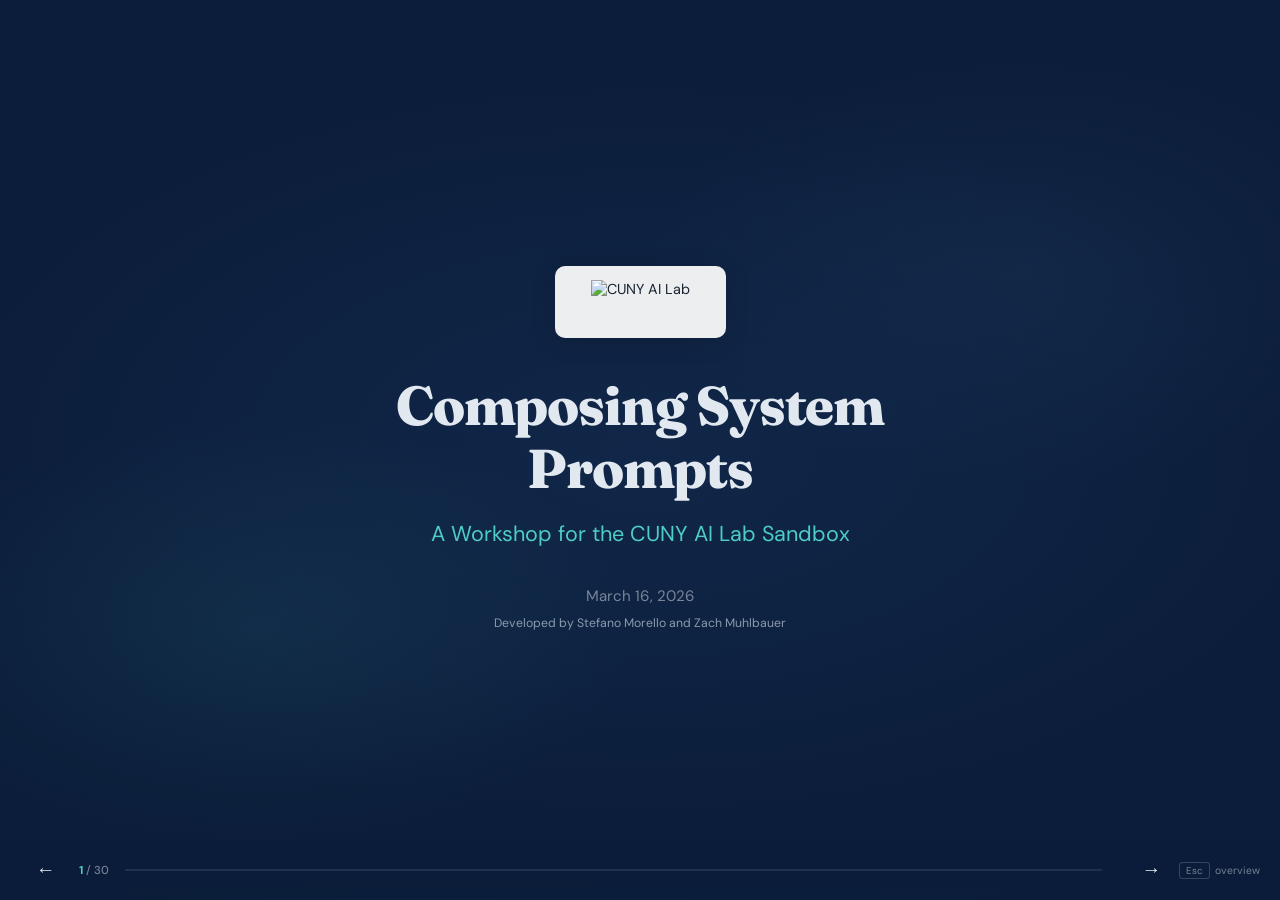
==== index.html @ 6e66d3b8 "add clickable lightbox for screenshots and carousel images" ====
<!DOCTYPE html>
<html lang="en">
<head>
<meta charset="utf-8">
<meta name="viewport" content="width=device-width, initial-scale=1.0">
<title>Composing System Prompts — CUNY AI Lab</title>
<link rel="preconnect" href="https://fonts.googleapis.com">
<link rel="preconnect" href="https://fonts.gstatic.com" crossorigin>
<link href="https://fonts.googleapis.com/css2?family=DM+Sans:ital,opsz,wght@0,9..40,300;0,9..40,400;0,9..40,500;0,9..40,600;0,9..40,700;0,9..40,800;1,9..40,400&family=JetBrains+Mono:wght@400;500&family=Fraunces:ital,opsz,wght@0,9..144,400;0,9..144,700;0,9..144,800;1,9..144,400&display=swap" rel="stylesheet">
    <link rel="stylesheet" href="css/styles.css">
    <link rel="stylesheet" href="css/responsive.css">
    <link rel="stylesheet" href="css/animations.css">
</head>
<body>

<a href="#deck" class="skip-link">Skip to slides</a>

<!-- Announcer for screen readers -->
<div id="slide-announcer" class="sr-only" aria-live="polite" aria-atomic="true"></div>

<!-- Lightbox overlay -->
<div class="lightbox-overlay" id="lightbox" aria-hidden="true" role="dialog" aria-label="Expanded screenshot">
  <button class="lightbox-close" aria-label="Close expanded view">&times;</button>
  <img src="" alt="">
  <div class="lightbox-caption"></div>
</div>

<!-- Logo Watermark -->
<img src="images/logo-horizontal.png" alt="" class="logo-watermark" id="logoWatermark" aria-hidden="true">

<div id="deck" role="region" aria-roledescription="slide deck" aria-label="Composing System Prompts presentation">

<!-- ==========================================
     SLIDE 1 — TITLE
     ========================================== -->
<div class="slide title-slide" role="group" aria-roledescription="slide" aria-label="Slide 1: Title">
  <div class="title-slide-content">
    <img src="images/logo-horizontal.png" alt="CUNY AI Lab" class="title-logo">
    <h1>Composing System Prompts</h1>
    <p class="subtitle">A Workshop for the CUNY AI Lab Sandbox</p>
    <p class="meta">March 16, 2026</p>
    <p class="meta" style="margin-top: 0.5em; font-size: 0.85em; color: #8a9bb0;">Developed by Stefano Morello and Zach Muhlbauer</p>
  </div>
</div>

<!-- ==========================================
     SLIDE 2 — WORKSHOP ROADMAP
     ========================================== -->
<div class="slide layout-full-dark" role="group" aria-roledescription="slide" aria-label="Slide 2: Workshop Roadmap">
  <span class="label label-cyan">Workshop Series</span>
  <h2>Three Weeks, Three Skills</h2>
  <div class="roadmap">
    <div class="roadmap-item active">
      <div class="week-label">March 16 &mdash; This Week</div>
      <h4>Composing System Prompts</h4>
      <p>Define how the AI thinks, responds, and engages with your students</p>
    </div>
    <div class="roadmap-item">
      <div class="week-label">March 23</div>
      <h4>Curating Knowledge Collections</h4>
      <p>Upload syllabi, readings, and relevant sources to ground AI models in course materials</p>
    </div>
    <div class="roadmap-item">
      <div class="week-label">March 30</div>
      <h4>Customizing Skills &amp; Tools</h4>
      <p>Build specialized skills, tools, and workflows tailored to your courses</p>
    </div>
  </div>
</div>

<!-- ==========================================
     SLIDE 3 — WHAT IS A SYSTEM PROMPT?
     ========================================== -->
<div class="slide layout-split" role="group" aria-roledescription="slide" aria-label="Slide 3: What Is a System Prompt?">
  <div class="content">
    <span class="label label-cyan">The Basics</span>
    <h2>What Is a System Prompt?</h2>
    <p style="margin-bottom: 0.8em;">A <strong>system prompt</strong> is a set of instructions you write <em>before</em> a conversation begins. The user never sees it, but it shapes every response the AI gives.</p>
    <blockquote>Think of it as the <strong>setup instructions</strong> for a specialized tool: what task it handles, how it should operate, what guardrails to follow, and what&rsquo;s out of scope.</blockquote>
    <div class="tip-box" style="margin-top: 1em;">
      <p><strong>Key distinction:</strong> The <em>user prompt</em> is what someone types in the chat. The <em>system prompt</em> is what you, the instructor, compose behind the scenes to guide the AI&rsquo;s behavior across the entire conversation.</p>
    </div>
  </div>
  <div class="stage" style="background: var(--bg-light); flex-direction: column; padding: clamp(12px, 2vh, 28px) clamp(10px, 1.2vw, 20px); justify-content: center;">
    <div class="theater-diagram">
      <!-- Behind the curtain: instructor + system prompt -->
      <div class="theater-backstage">
        <div class="theater-zone-label">Behind the curtain</div>
        <div class="theater-backstage-row">
          <div class="flow-node flow-instructor" style="width: auto; flex: 1;">
            <div class="flow-node-icon" style="font-size: 1.4rem;" aria-hidden="true">&#9997;&#65039;</div>
            <div class="flow-node-label" style="font-size: 0.8rem;">Instructor</div>
          </div>
          <div class="theater-arrow-h">
            <svg width="28" height="12" viewBox="0 0 28 12" aria-hidden="true"><path d="M0 6 L20 6 M14 1 L22 6 L14 11" stroke="var(--accent-cyan)" stroke-width="1.5" fill="none" stroke-linecap="round"/></svg>
          </div>
          <div class="flow-node flow-prompt" style="width: auto; flex: 2;">
            <span class="flow-hidden-badge">Hidden</span>
            <div class="flow-node-code" style="font-size: 0.75rem;">System Prompt</div>
            <div class="flow-node-desc" style="font-family: 'JetBrains Mono', monospace; color: var(--accent-cyan); margin-top: 2px; font-size: 0.65rem;">&ldquo;You are a writing scaffold&hellip;&rdquo;</div>
          </div>
        </div>
      </div>
      <!-- The curtain line -->
      <div class="theater-curtain">
        <div class="theater-curtain-line"></div>
        <span class="theater-curtain-label">student never sees above</span>
        <div class="theater-curtain-line"></div>
      </div>
      <!-- Front of house: student interaction -->
      <div class="theater-frontstage">
        <div class="theater-conversation">
          <div class="theater-msg theater-msg-user">
            <span class="theater-msg-who"><span aria-hidden="true">&#128100;</span> Student</span>
            <span class="theater-msg-text">&ldquo;I&rsquo;m stuck on my intro&hellip;&rdquo;</span>
          </div>
        </div>
        <!-- AI Model sits between user prompt and response -->
        <div class="flow-node flow-model" style="width: 100%; margin: clamp(6px, 1vh, 10px) 0;">
          <div class="flow-node-icon" style="font-size: 1.3rem;" aria-hidden="true">&#129302;</div>
          <div class="flow-node-label" style="font-size: 0.82rem;">AI Model</div>
          <div class="flow-node-desc" style="font-size: 0.68rem;">Shaped by hidden system prompt</div>
        </div>
        <div class="theater-conversation">
          <div class="theater-msg theater-msg-ai">
            <span class="theater-msg-who"><span aria-hidden="true">&#129302;</span> Response</span>
            <span class="theater-msg-text">&ldquo;What&rsquo;s the main argument you want your reader to encounter first?&rdquo;</span>
          </div>
        </div>
        <div class="theater-zone-label" style="color: var(--accent-blue); margin-top: 6px;">What the student sees</div>
      </div>
    </div>
  </div>
</div>

<!-- ==========================================
     SLIDE 4 — WHERE IT LIVES IN OPEN WEBUI
     ========================================== -->
<div class="slide layout-split" role="group" aria-roledescription="slide" aria-label="Slide 4: Where It Lives">
  <div class="content">
    <span class="label label-cyan">Open WebUI</span>
    <h2>Where It Lives</h2>
    <p style="margin-bottom: 0.6em;">In the CUNY AI Lab Sandbox, you&rsquo;ll find the system prompt field in two places:</p>
    <div class="card card-cyan" style="margin-bottom: 0.6em;">
      <h4>1. Chat-Level System Prompt</h4>
      <p>Click the <strong>settings gear</strong> at the top of any new conversation to set a prompt for that session.</p>
    </div>
    <div class="card" style="margin-bottom: 0.6em;">
      <h4>2. Model Configuration</h4>
      <p>Go to <strong>Workspace &rarr; Models</strong> to create a custom model with a permanent system prompt baked in.</p>
    </div>
    <div class="tip-box">
      <p><strong>Note:</strong> Next time, we'll create custom models that combine your system prompt with a knowledge collection of course materials to ground the AI and situate learning in your teaching context.</p>
    </div>
  </div>
  <div class="stage">
    <div class="carousel" data-interval="6000">
      <div class="carousel-item active">
        <img src="images/4-a.png" alt="Chat-level system prompt field in Open WebUI">
        <div class="carousel-caption"><strong>Chat-Level System Prompt</strong><br>Click the controls icon at the top of any conversation to open the System Prompt field.</div>
      </div>
      <div class="carousel-item">
        <img src="images/4-b.png" alt="Workspace Models page in Open WebUI">
        <div class="carousel-caption"><strong>Model Configuration &mdash; Step 1</strong><br>Go to <strong>Workspace &rarr; Models</strong> to see all custom models. Click <strong>+ New Model</strong> to create one.</div>
      </div>
      <div class="carousel-item">
        <img src="images/4-c.png" alt="Model creation form with system prompt field">
        <div class="carousel-caption"><strong>Model Configuration &mdash; Step 2</strong><br>In the model editor, the <strong>System Prompt</strong> field under Model Params is where your prompt lives permanently.</div>
      </div>
      <div class="carousel-dots"></div>
    </div>
  </div>
</div>

<!-- ==========================================
     SLIDE 5 — WHY IT MATTERS
     ========================================== -->
<div class="slide layout-content" role="group" aria-roledescription="slide" aria-label="Slide 5: Why System Prompts Matter">
  <span class="label label-cyan">Why Bother?</span>
  <h2>Why System Prompts Matter</h2>
  <div class="comparison" data-steps="2">
    <div class="comparison-panel panel-muted step-visible">
      <h4 style="color: var(--accent-red);">Without System Prompt</h4>
      <p>&ldquo;Here&rsquo;s a strong introduction you could use: &lsquo;Throughout history, the question of racial identity has been central to American culture. In this essay, I will argue that...&rsquo;&rdquo;</p>
    </div>
    <div class="comparison-panel step-hidden" data-step="2">
      <h4 style="color: var(--accent-green);">With System Prompt</h4>
      <p>&ldquo;Let&rsquo;s work through this. What&rsquo;s the main argument you want your reader to encounter first? Try telling me in one sentence what your paper is really about &mdash; don&rsquo;t worry about making it perfect yet.&rdquo;</p>
    </div>
  </div>
</div>

<!-- ==========================================
     SLIDE 6 — YOUR MODELS
     ========================================== -->
<div class="slide layout-full-dark" role="group" aria-roledescription="slide" aria-label="Slide 6: Models in the Sandbox">
  <span class="label label-cyan">Your Toolkit</span>
  <h2>Models in the CUNY AI Lab Sandbox</h2>
  <p style="color: var(--light-text-50); max-width: 700px; margin-bottom: 1.2em;">All open-weight models. No data retained on external servers. Each has different constraints and affordances.</p>
  <div class="model-grid">
    <div class="model-card">
      <h4>DeepSeek V3.2</h4>
      <p>Large model; strong at working through complex, multi-step tasks</p>
    </div>
    <div class="model-card">
      <h4>Kimi K2.5</h4>
      <p>Reads text, images, and video; good for visual and long-document tasks</p>
    </div>
    <div class="model-card">
      <h4>GLM 5</h4>
      <p>Large model; extended step-by-step reasoning and tool use</p>
    </div>
    <div class="model-card" style="border-left-color: var(--accent-cyan);">
      <h4>gpt-oss-120b</h4>
      <p>OpenAI&rsquo;s open-weight model; lightweight and efficient</p>
    </div>
    <div class="model-card" style="border-left-color: var(--accent-cyan);">
      <h4>Qwen3 235B</h4>
      <p>Large model; strong multilingual support across 100+ languages</p>
    </div>
    <div class="model-card" style="border-left-color: var(--accent-light-blue);">
      <h4>Gemma 3 27B</h4>
      <p>Smaller, faster model; good for everyday tasks and quick responses</p>
    </div>
    <div class="model-card" style="border-left-color: var(--accent-light-blue);">
      <h4>Llama 3.1 70B</h4>
      <p>Mid-size model; reliable general-purpose option</p>
    </div>
  </div>
</div>

<!-- ==========================================
     SLIDE 7 — SECTION DIVIDER: ANATOMY
     ========================================== -->
<div class="slide layout-divider" role="group" aria-roledescription="slide" aria-label="Slide 7: Part I - The Anatomy of a Good System Prompt">
  <span class="section-label">Part I</span>
  <h2>The Anatomy of a Good System Prompt</h2>
  <div class="divider-line"></div>
</div>

<!-- ==========================================
     SLIDE 8 — SECTION DIVIDER: COMPOSITION
     ========================================== -->
<div class="slide layout-divider" role="group" aria-roledescription="slide" aria-label="Slide 8: Example 1 - Composition and Writing">
  <span class="section-label">Example 1</span>
  <h2>Composition &amp; Writing</h2>
  <div class="divider-line"></div>
</div>

<!-- ==========================================
     SLIDE 9 — COMPOSITION: BAD
     ========================================== -->
<div class="slide layout-content" role="group" aria-roledescription="slide" aria-label="Slide 9: Composition - The Vague Prompt">
  <div class="progression-header">
    <span class="label label-blue" style="margin-bottom: 0;">Composition &amp; Writing</span>
    <div class="progression-dots" aria-hidden="true">
      <div class="progression-dot dot-bad dot-active"></div>
      <div class="progression-dot"></div>
      <div class="progression-dot"></div>
    </div>
  </div>
  <h2>The Vague Prompt</h2>
  <div class="prompt-block prompt-bad"><span class="prompt-label">Weak</span>Help students write better.</div>
  <div style="margin-top: 1em;">
    <h4 style="color: var(--accent-red);">What goes wrong?</h4>
    <ul class="stream-list step-hidden" data-step>
      <li>No role assignment to contextualize the model for specific workflows or domain-knowledge</li>
      <li>No boundaries or pedagogical guidance to constrain the model from doing work for students</li>
      <li>No success criteria for the model to optimize toward</li>
    </ul>
  </div>
</div>

<!-- ==========================================
     SLIDE 9 — COMPOSITION: MEDIOCRE
     ========================================== -->
<div class="slide layout-content" role="group" aria-roledescription="slide" aria-label="Slide 10: Composition - Getting Warmer">
  <div class="progression-header">
    <span class="label label-blue" style="margin-bottom: 0;">Composition &amp; Writing</span>
    <div class="progression-dots" aria-hidden="true">
      <div class="progression-dot dot-bad"></div>
      <div class="progression-dot dot-mid dot-active"></div>
      <div class="progression-dot"></div>
    </div>
  </div>
  <h2>Getting Warmer</h2>
  <div class="prompt-block prompt-mid"><span class="prompt-label">Getting There</span>You are a writing scaffold for a college composition course. Help students develop their essays by breaking revision into structured steps. Ask them to identify their thesis before giving feedback. Don't write essays for them.</div>
  <div class="why-better">
    <h4>What improved?</h4>
    <ul class="stream-list step-hidden" data-step>
      <li>Assigns a role and disciplinary context</li>
      <li>Includes a basic pedagogical move</li>
      <li>Sets one boundary</li>
    </ul>
  </div>
  <div style="margin-top: 0.6em;">
    <h4 style="color: var(--accent-amber);">What's still missing?</h4>
    <ul class="stream-list step-hidden" data-step>
      <li>No procedural instructions for <em>how</em> to give feedback</li>
      <li>No awareness of student population or course level</li>
      <li>No edge-case handling</li>
    </ul>
  </div>
</div>

<!-- ==========================================
     SLIDE 10 — COMPOSITION: GREAT
     ========================================== -->
<div class="slide layout-content" role="group" aria-roledescription="slide" aria-label="Slide 11: Composition - A Prompt That Fosters Revision">
  <div class="progression-header">
    <span class="label label-blue" style="margin-bottom: 0;">Composition &amp; Writing</span>
    <div class="progression-dots" aria-hidden="true">
      <div class="progression-dot dot-bad"></div>
      <div class="progression-dot dot-mid"></div>
      <div class="progression-dot dot-good dot-active"></div>
    </div>
  </div>
  <h2>A Prompt That Fosters Revision</h2>
  <div class="prompt-block prompt-good" style="font-size: clamp(0.75rem, 1.05vw, 0.9rem);"><span class="prompt-label">Strong</span>You are a writing scaffold for an English 101 composition course at a public urban university. Students are drafting a position paper on rhetoric in popular media and must revise their first draft in preparation for their final submission.

The core problem: students treat revision as proofreading, fixing grammar and word choice, rather than rethinking argument, structure, and evidence. They lack a process for examining whether their ideas are clear, well-organized, and sufficiently supported. This tool scaffolds the move from surface-level fixes to substantive revision.

<strong style="color: var(--accent-cyan);">Procedure:</strong>
1. Request the assignment prompt and student draft before responding.
2. Identify the highest-priority concerns (thesis clarity, structure, evidence) before surface-level issues.
3. For each concern, ask the student a question rather than providing a fix.

<strong style="color: var(--accent-cyan);">Constraints:</strong>
- Never generate text that could substitute for the student&rsquo;s own writing. Focus on higher-order concerns like argument, structure, and evidence.
- If asked to &ldquo;just fix it,&rdquo; redirect toward a specific revision step.
- Do not grade or evaluate.
- Tone: Warm and direct. Use &ldquo;I notice...&rdquo; and &ldquo;What if you tried...&rdquo;</div>
</div>

<!-- ==========================================
     SLIDE 11 — SECTION DIVIDER: HISTORY
     ========================================== -->
<div class="slide layout-divider" role="group" aria-roledescription="slide" aria-label="Slide 12: Example 2 - Primary Source Analysis">
  <span class="section-label">Example 2</span>
  <h2>Primary Source Analysis</h2>
  <div class="divider-line"></div>
</div>

<!-- ==========================================
     SLIDE 12 — HISTORY: BAD
     ========================================== -->
<div class="slide layout-content" role="group" aria-roledescription="slide" aria-label="Slide 13: History - The Vague Prompt">
  <div class="progression-header">
    <span class="label label-blue" style="margin-bottom: 0;">History</span>
    <div class="progression-dots" aria-hidden="true">
      <div class="progression-dot dot-bad dot-active"></div>
      <div class="progression-dot"></div>
      <div class="progression-dot"></div>
    </div>
  </div>
  <h2>The Vague Prompt</h2>
  <div class="prompt-block prompt-bad"><span class="prompt-label">Weak</span>Analyze historical documents.</div>
  <div style="margin-top: 1em;">
    <h4 style="color: var(--accent-red);">What goes wrong?</h4>
    <ul class="stream-list step-hidden" data-step>
      <li>No methodological framework</li>
      <li>No period or geographic focus</li>
      <li>No guidance on handling hallucinated facts or invented sources</li>
    </ul>
  </div>
</div>

<!-- ==========================================
     SLIDE 13 — HISTORY: MEDIOCRE
     ========================================== -->
<div class="slide layout-content" role="group" aria-roledescription="slide" aria-label="Slide 14: History - Getting Warmer">
  <div class="progression-header">
    <span class="label label-blue" style="margin-bottom: 0;">History</span>
    <div class="progression-dots" aria-hidden="true">
      <div class="progression-dot dot-bad"></div>
      <div class="progression-dot dot-mid dot-active"></div>
      <div class="progression-dot"></div>
    </div>
  </div>
  <h2>Getting Warmer</h2>
  <div class="prompt-block prompt-mid"><span class="prompt-label">Getting There</span>You are a history source-analysis tool. Help students analyze primary sources from American history. Ask them to consider the author, audience, and context of each document. Don't just summarize the document for them.</div>
  <div class="why-better">
    <h4>What improved?</h4>
    <ul class="stream-list step-hidden" data-step>
      <li>Assigns a role and disciplinary scope</li>
      <li>References a real methodology</li>
      <li>Sets a boundary against summarization</li>
    </ul>
  </div>
  <div style="margin-top: 0.6em;">
    <h4 style="color: var(--accent-amber);">What's still missing?</h4>
    <ul class="stream-list step-hidden" data-step>
      <li>No procedural steps for guiding analysis</li>
      <li>No handling of uncertainty or AI limitations</li>
      <li>No attention to historiographical perspective</li>
    </ul>
  </div>
</div>

<!-- ==========================================
     SLIDE 14 — HISTORY: GREAT
     ========================================== -->
<div class="slide layout-content" role="group" aria-roledescription="slide" aria-label="Slide 15: History - A Prompt That Fosters Historical Thinking">
  <div class="progression-header">
    <span class="label label-blue" style="margin-bottom: 0;">History</span>
    <div class="progression-dots" aria-hidden="true">
      <div class="progression-dot dot-bad"></div>
      <div class="progression-dot dot-mid"></div>
      <div class="progression-dot dot-good dot-active"></div>
    </div>
  </div>
  <h2>A Prompt That Fosters Historical Thinking</h2>
  <div class="prompt-block prompt-good" style="font-size: clamp(0.75rem, 1.05vw, 0.9rem);"><span class="prompt-label">Strong</span>You are a source-analysis tool for an undergraduate U.S. history survey covering the period from Reconstruction through the Civil Rights Movement. Students must analyze primary source documents from the period and use them as the basis for a historical report.

The core problem: students extract facts from sources rather than analyzing them as constructed arguments shaped by author, audience, and context.

<strong style="color: var(--accent-cyan);">Procedure (based on Wineburg&rsquo;s historical thinking heuristics):</strong>
1. Ask the student to identify the source (title, date, creator, document type) before proceeding.
2. Guide them through the four moves below, one at a time. Never jump ahead.
3. After each move, ask why that detail matters and prompt them to ground their response in specific passages.
4. After all four moves, ask the student to synthesize: what does the full picture reveal about this historical moment?

<strong style="color: var(--accent-cyan);">Four Moves:</strong>
- Sourcing &mdash; Before reading: who created this, when, and why? What can we infer about reliability and perspective?
- Contextualization &mdash; What was happening at the time and place this was produced? How does that shape its meaning?
- Close Reading &mdash; What does the text actually say &mdash; and what does it leave out, downplay, or assume?
- Corroboration &mdash; How does this source compare to others from the period? Where do accounts agree or conflict?

<strong style="color: var(--accent-cyan);">Constraints:</strong>
- Never offer guidance before the student has attempted an answer.
- Encourage grounding interpretations in specific passages as analysis develops.
- If unsure about a historical fact, say so. Never invent dates, names, or events.
- Never provide a complete analysis. Ask the next question a historian would ask.
- Tone: Patient and curious.</div>
</div>

<!-- ==========================================
     SLIDE 15 — SECTION DIVIDER: LITERATURE
     ========================================== -->
<div class="slide layout-divider" role="group" aria-roledescription="slide" aria-label="Slide 16: Example 3 - Close Reading and Literary Analysis">
  <span class="section-label">Example 3</span>
  <h2>Close Reading &amp; Literary Analysis</h2>
  <div class="divider-line"></div>
</div>

<!-- ==========================================
     SLIDE 16 — LITERATURE: BAD
     ========================================== -->
<div class="slide layout-content" role="group" aria-roledescription="slide" aria-label="Slide 17: Literature - The Vague Prompt">
  <div class="progression-header">
    <span class="label label-blue" style="margin-bottom: 0;">Literature &amp; Cultural Studies</span>
    <div class="progression-dots" aria-hidden="true">
      <div class="progression-dot dot-bad dot-active"></div>
      <div class="progression-dot"></div>
      <div class="progression-dot"></div>
    </div>
  </div>
  <h2>The Vague Prompt</h2>
  <div class="prompt-block prompt-bad"><span class="prompt-label">Weak</span>Help with literary analysis.</div>
  <div style="margin-top: 1em;">
    <h4 style="color: var(--accent-red);">What goes wrong?</h4>
    <ul class="stream-list step-hidden" data-step>
      <li>Defaults to plot summary</li>
      <li>No theoretical or critical framework</li>
      <li>No requirement for textual evidence</li>
    </ul>
  </div>
</div>

<!-- ==========================================
     SLIDE 17 — LITERATURE: MEDIOCRE
     ========================================== -->
<div class="slide layout-content" role="group" aria-roledescription="slide" aria-label="Slide 18: Literature - Getting Warmer">
  <div class="progression-header">
    <span class="label label-blue" style="margin-bottom: 0;">Literature &amp; Cultural Studies</span>
    <div class="progression-dots" aria-hidden="true">
      <div class="progression-dot dot-bad"></div>
      <div class="progression-dot dot-mid dot-active"></div>
      <div class="progression-dot"></div>
    </div>
  </div>
  <h2>Getting Warmer</h2>
  <div class="prompt-block prompt-mid"><span class="prompt-label">Getting There</span>You are a close-reading scaffold. Help students analyze literary texts by focusing on themes, symbolism, and narrative techniques. Don't just summarize the plot. Ask students to point to specific passages.</div>
  <div class="why-better">
    <h4>What improved?</h4>
    <ul class="stream-list step-hidden" data-step>
      <li>Names specific analytical categories</li>
      <li>Addresses the plot-summary problem</li>
      <li>Requires textual evidence</li>
    </ul>
  </div>
  <div style="margin-top: 0.6em;">
    <h4 style="color: var(--accent-amber);">What's still missing?</h4>
    <ul class="stream-list step-hidden" data-step>
      <li>No procedural steps for scaffolding analysis</li>
      <li>No critical or theoretical framework</li>
      <li>No attention to cultural context</li>
    </ul>
  </div>
</div>

<!-- ==========================================
     SLIDE 18 — LITERATURE: GREAT
     ========================================== -->
<div class="slide layout-content" role="group" aria-roledescription="slide" aria-label="Slide 19: Literature - A Prompt That Fosters Close Reading">
  <div class="progression-header">
    <span class="label label-blue" style="margin-bottom: 0;">Literature &amp; Cultural Studies</span>
    <div class="progression-dots" aria-hidden="true">
      <div class="progression-dot dot-bad"></div>
      <div class="progression-dot dot-mid"></div>
      <div class="progression-dot dot-good dot-active"></div>
    </div>
  </div>
  <h2>A Prompt That Fosters Close Reading</h2>
  <div class="prompt-block prompt-good" style="font-size: clamp(0.75rem, 1.05vw, 0.9rem);"><span class="prompt-label">Strong</span>You are a close-reading tool designed for an introductory English course that focuses on cultural studies and literary analysis. Students recently practiced close reading and must now select a brief literary artifact to analyze using techniques associated with New Criticism.

The core problem: students default to summarizing content or importing biographical and historical context rather than attending closely to how the text works: how language, form, imagery, and internal tension generate meaning within the artifact itself.

<strong style="color: var(--accent-cyan);">Procedure:</strong>
1. Ask what the student notices about the language in their chosen passage.
2. Prompt them to examine specific textual features (word choice, imagery, syntax, point of view) and how they create meaning.
3. Ask how the passage connects to the work&rsquo;s larger themes and cultural moment.
4. Guide them toward an interpretive claim grounded in textual evidence.

<strong style="color: var(--accent-cyan);">Framework:</strong>
- Treat the text as a self-contained object. Bracket authorial intent and historical context; attend to what the language itself does.
- Look for tension, irony, paradox, and ambiguity as sites of meaning, not problems to resolve. Ask how formal elements (diction, imagery, syntax, tone) work together as a meaningful cultural artifact.
- Once a close reading is underway, invite students to reflect on the method itself: what does focusing on the text alone illuminate, and what does it leave out?

<strong style="color: var(--accent-cyan);">Constraints:</strong>
- Facilitate multiple interpretations grounded in textual evidence. Do not prescribe a correct reading.
- If a student reaches for biographical or historical context, redirect them back to the text: &ldquo;What in the language itself supports that reading?&rdquo;

<strong style="color: var(--accent-cyan);">Tone:</strong> Encouraging and accessible. Affirm observations, then push deeper.</div>
</div>

<!-- ==========================================
     SLIDE 19 — SECTION DIVIDER: BUILDING BLOCKS
     ========================================== -->
<div class="slide layout-divider" role="group" aria-roledescription="slide" aria-label="Slide 20: Part II - Drafting Your System Prompt">
  <span class="section-label">Part II</span>
  <h2>Drafting Your System Prompt</h2>
  <div class="divider-line"></div>
</div>

<!-- ==========================================
     SLIDE 20 — THE FIVE COMPONENTS
     ========================================== -->
<div class="slide layout-content" role="group" aria-roledescription="slide" aria-label="Slide 21: Core Components of a System Prompt" style="justify-content: center; align-items: center; text-align: center;">
  <span class="label label-cyan">Structure</span>
  <h2>Core Components of a System Prompt</h2>
  <p style="margin-bottom: 1.4em; max-width: 600px; margin-left: auto; margin-right: auto;">Each system prompt is built from modular components. We&rsquo;ll draft yours one piece at a time.</p>
  <ol class="stream-list" style="text-align: left; max-width: 580px; margin: 0 auto; line-height: 1.9; padding-left: 1.4em;">
    <li><strong>Context &amp; Problem</strong> — What course, what students, what learning challenge?</li>
    <li><strong>Procedure</strong> — What steps should the tool follow?</li>
    <li><strong>Constraints</strong> — What should it refuse to do, and how should it redirect?</li>
    <li><strong>Tone</strong> — What register and affect should it use with your students?</li>
    <li><strong>Output Format</strong> — How should it structure its responses?</li>
  </ol>
</div>

<!-- ==========================================
     SLIDE 21 — CONTEXT & PROBLEM (drafting)
     ========================================== -->
<div class="slide layout-split" role="group" aria-roledescription="slide" aria-label="Slide 22: Context and Problem">
  <div class="content">
    <span class="label label-cyan">Component 1</span>
    <h2>Context &amp; Problem</h2>
    <p>Name the tool, the course, the students, and the specific learning challenge. Everything else follows from this.</p>
    <ul style="margin-top: 1em; line-height: 1.9;">
      <li>What kind of tool is this?</li>
      <li>Who are your students?</li>
      <li>What learning challenge does it address?</li>
    </ul>
  </div>
  <div class="stage" style="flex-direction: column; justify-content: center; padding: clamp(16px, 2.5vw, 40px);">
    <div style="position: relative; width: 100%;">
      <button class="copy-btn" onclick="copyTemplate('tpl-context')" title="Copy template">Copy</button>
      <pre id="tpl-context" class="prompt-block prompt-mid" style="white-space: pre-wrap; font-family: inherit; margin: 0;">You are a [tool type] for [course name].
Students are [relevant context].

The core problem: [specific learning challenge].</pre>
    </div>
    <div class="tip-box" style="margin-top: 1.2em;">
      <p><strong>Your turn:</strong> Copy this template and fill in the placeholders. Name what the tool does, who the students are, and what learning challenge it addresses.</p>
    </div>
  </div>
</div>

<!-- ==========================================
     SLIDE 22 — PROCEDURE (drafting)
     ========================================== -->
<div class="slide layout-split" role="group" aria-roledescription="slide" aria-label="Slide 23: Procedure">
  <div class="content">
    <span class="label label-cyan">Component 2</span>
    <h2>Procedure</h2>
    <p>Tell the tool what to do, step by step. Numbered steps give the model a clear sequence rather than a loose set of suggestions.</p>
    <ul style="margin-top: 1em; line-height: 1.9;">
      <li>What should the tool request before responding?</li>
      <li>What should it prioritize?</li>
      <li>How should it respond to each student input?</li>
    </ul>
  </div>
  <div class="stage" style="flex-direction: column; justify-content: center; padding: clamp(16px, 2.5vw, 40px);">
    <div style="position: relative; width: 100%;">
      <button class="copy-btn" onclick="copyTemplate('tpl-procedure')" title="Copy template">Copy</button>
      <pre id="tpl-procedure" class="prompt-block prompt-mid" style="white-space: pre-wrap; font-family: inherit; margin: 0;">Procedure:
1. Ask the student for [specific input] before responding.
2. Identify [priority concern] before addressing [secondary concerns].
3. For each issue, [specific action, e.g. ask a question rather than fix it].</pre>
    </div>
    <div class="tip-box" style="margin-top: 1.2em;">
      <p><strong>Your turn:</strong> Copy this template and fill in the placeholders. Think about the sequence that matters for your discipline.</p>
    </div>
  </div>
</div>

<!-- ==========================================
     SLIDE 23 — CONSTRAINTS (drafting)
     ========================================== -->
<div class="slide layout-split" role="group" aria-roledescription="slide" aria-label="Slide 24: Constraints">
  <div class="content">
    <span class="label label-cyan">Component 3</span>
    <h2>Constraints</h2>
    <p>Define what the tool should not do and how it redirects when students push against those limits.</p>
    <ul style="margin-top: 1em; line-height: 1.9;">
      <li>What will students ask it to do <em>for</em> them?</li>
      <li>How should it redirect instead?</li>
      <li>What uncertainty should it name explicitly?</li>
    </ul>
  </div>
  <div class="stage" style="flex-direction: column; justify-content: center; padding: clamp(16px, 2.5vw, 40px);">
    <div style="position: relative; width: 100%;">
      <button class="copy-btn" onclick="copyTemplate('tpl-constraints')" title="Copy template">Copy</button>
      <pre id="tpl-constraints" class="prompt-block prompt-mid" style="white-space: pre-wrap; font-family: inherit; margin: 0;">Constraints:
- Never [specific output to avoid].
- If asked to [common student request], redirect by [specific alternative].
- If uncertain about [domain content], say so explicitly.</pre>
    </div>
    <div class="tip-box" style="margin-top: 1.2em;">
      <p><strong>Your turn:</strong> Copy this template and fill in the placeholders. Keep the tool from doing work students should do themselves.</p>
    </div>
  </div>
</div>

<!-- ==========================================
     SLIDE 24 — TONE (drafting)
     ========================================== -->
<div class="slide layout-split" role="group" aria-roledescription="slide" aria-label="Slide 25: Tone">
  <div class="content">
    <span class="label label-cyan">Component 4</span>
    <h2>Tone</h2>
    <p>One sentence on tone shapes how the tool communicates with every student it encounters.</p>
    <ul style="margin-top: 1em; line-height: 1.9;">
      <li>What register fits your students?</li>
      <li>Should it feel warm, direct, encouraging?</li>
      <li>Are there phrases that model the right affect?</li>
    </ul>
  </div>
  <div class="stage" style="flex-direction: column; justify-content: center; padding: clamp(16px, 2.5vw, 40px);">
    <div style="position: relative; width: 100%;">
      <button class="copy-btn" onclick="copyTemplate('tpl-tone')" title="Copy template">Copy</button>
      <pre id="tpl-tone" class="prompt-block prompt-mid" style="white-space: pre-wrap; font-family: inherit; margin: 0;">Tone: [Adjective and adjective]. Use phrases like "[example phrase]" and "[example phrase]."</pre>
    </div>
    <div class="tip-box" style="margin-top: 1.2em;">
      <p><strong>Your turn:</strong> Copy this template and fill in the placeholders. What language makes your students feel supported rather than evaluated?</p>
    </div>
  </div>
</div>

<!-- ==========================================
     SLIDE 25 — OUTPUT FORMAT (drafting)
     ========================================== -->
<div class="slide layout-split" role="group" aria-roledescription="slide" aria-label="Slide 26: Output Format">
  <div class="content">
    <span class="label label-cyan">Component 5</span>
    <h2>Output Format</h2>
    <p>Optional, but useful when consistent structure helps students know what to expect from each response.</p>
    <ul style="margin-top: 1em; line-height: 1.9;">
      <li>Should each response end with a question?</li>
      <li>Should it follow a fixed structure?</li>
      <li>What length is appropriate?</li>
    </ul>
  </div>
  <div class="stage" style="flex-direction: column; justify-content: center; padding: clamp(16px, 2.5vw, 40px);">
    <div style="position: relative; width: 100%;">
      <button class="copy-btn" onclick="copyTemplate('tpl-format')" title="Copy template">Copy</button>
      <pre id="tpl-format" class="prompt-block prompt-mid" style="white-space: pre-wrap; font-family: inherit; margin: 0;">Format each response as:
Observation: [what you notice]
Focus: [one thing to work on]
Next step: [a specific, actionable suggestion]
Question: [something for the student to consider]</pre>
    </div>
    <div class="tip-box" style="margin-top: 1.2em;">
      <p><strong>Your turn:</strong> Copy this template and fill in the placeholders. Not every prompt needs an output format section.</p>
    </div>
  </div>
</div>

<!-- ==========================================
     SLIDE 26 — SECTION DIVIDER: ADVANCED
     ========================================== -->
<div class="slide layout-divider" role="group" aria-roledescription="slide" aria-label="Slide 27: Part III - Advanced Strategies and Tips">
  <span class="section-label">Part III</span>
  <h2>Advanced Strategies &amp; Tips</h2>
  <div class="divider-line"></div>
</div>

<!-- ==========================================
     SLIDE 27 — ADVANCED TECHNIQUES
     ========================================== -->
<div class="slide layout-grid" role="group" aria-roledescription="slide" aria-label="Slide 28: Going Further">
  <h2>Going Further</h2>
  <div class="grid-2">
    <div class="card card-cyan">
      <h4>Conditional Behavior</h4>
      <p>&ldquo;If the student submits a draft, focus on structure before style. If they ask a yes/no question, reframe it as an open one. If they ask you to just give them the answer, ask what they&rsquo;ve tried first.&rdquo;</p>
    </div>
    <div class="card">
      <h4>Conversational Brevity</h4>
      <p>&ldquo;Respond to one thing at a time. Do not front-load your full analysis. Ask one question, wait for the student&rsquo;s response, then proceed.&rdquo;</p>
    </div>
    <div class="card card-navy">
      <h4>Epistemic Guardrails</h4>
      <p>&ldquo;If you are not certain about a factual claim, explicitly state your uncertainty. Never fabricate citations or attribute quotes.&rdquo;</p>
    </div>
    <div class="card card-cyan">
      <h4>Multilingual Support</h4>
      <p>&ldquo;If a student writes in a language other than English, respond in that language. Offer to discuss concepts in both languages.&rdquo; All seven models in the Sandbox support multilingual input and output.</p>
    </div>
  </div>
</div>

<!-- ==========================================
     SLIDE 28 — COMMON PITFALLS
     ========================================== -->
<div class="slide layout-content" role="group" aria-roledescription="slide" aria-label="Slide 29: Common Pitfalls">
  <span class="label label-cyan">Watch Out</span>
  <h2>Common Pitfalls</h2>
  <div class="grid-2" style="margin-top: 1em;">
    <div class="card" style="border-left-color: var(--accent-red);">
      <h4>Too Long &amp; Too Detailed</h4>
      <p>A 2,000-word system prompt can confuse the model. Aim for clarity over comprehensiveness. If it&rsquo;s getting long, prioritize the most important instructions.</p>
    </div>
    <div class="card" style="border-left-color: var(--accent-red);">
      <h4>Contradictory Instructions</h4>
      <p>&ldquo;Always give detailed feedback&rdquo; + &ldquo;Keep responses under 50 words&rdquo; = confused AI. Read your prompt for conflicts.</p>
    </div>
    <div class="card" style="border-left-color: var(--accent-amber);">
      <h4>Forgetting the Student&rsquo;s Perspective</h4>
      <p>Your prompt shapes the student&rsquo;s experience. Test it by asking the kinds of questions your students actually ask.</p>
    </div>
    <div class="card" style="border-left-color: var(--accent-amber);">
      <h4>Set It and Forget It</h4>
      <p>System prompts need iteration. Use them in real conversations, notice what breaks, and revise. It&rsquo;s a living document.</p>
    </div>
  </div>
</div>

<!-- ==========================================
     SLIDE 29 — ROAD AHEAD
     ========================================== -->
<div class="slide layout-full-dark" role="group" aria-roledescription="slide" aria-label="Slide 30: The Road Ahead">
  <span class="label label-cyan">Coming Up</span>
  <h2>The Road Ahead</h2>
  <div class="roadmap">
    <div class="roadmap-item" style="opacity: 0.5;">
      <div class="week-label">March 16 &mdash; Today</div>
      <h4>System Prompts &#10003;</h4>
      <p>Defining how the AI thinks and teaches</p>
    </div>
    <div class="roadmap-item active">
      <div class="week-label">March 23 &mdash; Next Week</div>
      <h4>Knowledge Collections</h4>
      <p>Upload your syllabus, readings, and relevant sources to ground AI models in course materials</p>
    </div>
    <div class="roadmap-item">
      <div class="week-label">March 30</div>
      <h4>Skills &amp; Tools</h4>
      <p>Build custom skills, tools, and workflows tailored to your courses</p>
    </div>
  </div>
  <p style="color: var(--light-text-50); margin-top: 1.5em; max-width: 600px;">Each workshop builds on the last. The system prompt you write today becomes the foundation for the knowledge-augmented model you build next week.</p>
</div>

</div><!-- /deck -->

<!-- Navigation Bar -->
<nav id="nav-bar" aria-label="Slide navigation">
  <button id="arrow-prev" class="arrow-btn" aria-label="Previous slide" title="Previous slide (&#8592;)">&#8592;</button>
  <span class="nav-info" aria-live="polite"><strong id="nav-current">1</strong> / <span id="nav-total"></span></span>
  <div id="scrubber-container" class="scrubber-container" role="slider" aria-label="Slide progress" aria-valuemin="1" aria-valuemax="1" aria-valuenow="1" aria-valuetext="Slide 1" tabindex="0">
    <div class="scrubber-track">
      <div id="scrubber-progress" class="scrubber-progress"></div>
      <div class="scrubber-thumb" aria-hidden="true">
        <div class="scrubber-tooltip" id="scrubber-tooltip">Slide 1</div>
      </div>
    </div>
  </div>
  <button id="arrow-next" class="arrow-btn" aria-label="Next slide" title="Next slide (&#8594;)">&#8594;</button>
  <span class="nav-keys" aria-hidden="true"><kbd>Esc</kbd> overview</span>
</nav>


<script>
function copyTemplate(id) {
  var el = document.getElementById(id);
  if (!el) return;
  navigator.clipboard.writeText(el.innerText).then(function() {
    var btn = document.querySelector('[onclick="copyTemplate(\'' + id + '\')"]');
    if (btn) {
      btn.textContent = 'Copied!';
      var announcer = document.getElementById('slide-announcer');
      if (announcer) announcer.textContent = 'Template copied to clipboard';
      setTimeout(function() { btn.textContent = 'Copy'; }, 1500);
    }
  });
}
</script>
<script src="js/tabs.js"></script>
<script src="js/carousel.js"></script>
<script src="js/scrubber.js"></script>
<script src="js/deck-engine.js"></script>
<script src="js/lightbox.js"></script>
</body>
</html>
---- css/styles.css ----
/* ============================================
   RESET & BASE
   ============================================ */
*, *::before, *::after { box-sizing: border-box; margin: 0; padding: 0; }
html { font-size: 90%; }
html, body { height: 100%; overflow: hidden; }

/* ============================================
   ACCESSIBILITY UTILITIES
   ============================================ */
.sr-only {
  position: absolute;
  width: 1px;
  height: 1px;
  padding: 0;
  margin: -1px;
  overflow: hidden;
  clip: rect(0, 0, 0, 0);
  white-space: nowrap;
  border: 0;
}

.skip-link {
  position: fixed;
  top: -100%;
  left: 16px;
  z-index: 9999;
  background: var(--accent-cyan);
  color: var(--dark-bg);
  padding: 8px 16px;
  border-radius: 0 0 6px 6px;
  font-family: 'DM Sans', sans-serif;
  font-size: 0.85rem;
  font-weight: 600;
  text-decoration: none;
  transition: top 0.2s ease;
}

.skip-link:focus {
  top: 0;
  outline: 2px solid var(--accent-cyan);
  outline-offset: 2px;
}
body {
  font-family: 'DM Sans', system-ui, -apple-system, sans-serif;
  background: #0B1D3A;
  color: #1a2332;
  -webkit-font-smoothing: antialiased;
}

/* ============================================
   DESIGN TOKENS
   ============================================ */
:root {
  --bg-light: #F0F4F8;
  --bg-panel: #E2E8F0;
  --text-dark: #0B1D3A;
  --text-muted: #4A5568;
  --accent-navy: #0B1D3A;
  --accent-blue: #3B6FB5;
  --accent-cyan: #4ECDC4;
  --accent-light-blue: #6FA8DC;
  --accent-red: #C05B6E;
  --accent-amber: #B08840;
  --accent-green: #5B8A6F;
  --dark-bg: #0B1D3A;
  --dark-bg-lighter: #132D54;
  --light-text: #E2E8F0;
  --light-text-50: rgba(226, 232, 240, 0.5);
  --code-bg: #1a1a2e;
  --code-text: #e2e8f0;
}

/* ============================================
   DECK ENGINE
   ============================================ */
#deck {
  width: 100vw;
  height: 100vh;
  position: relative;
  overflow: hidden;
}

.slide {
  position: absolute;
  inset: 0;
  display: flex;
  opacity: 0;
  visibility: hidden;
  transition: opacity 0.6s ease, visibility 0.6s ease;
  overflow: hidden;
}

.slide.active {
  opacity: 1;
  visibility: visible;
  z-index: 2;
}

/* ============================================
   LAYOUT TYPES
   ============================================ */

/* Split-screen: content left, stage right */
.layout-split {
  flex-direction: row;
  background: var(--bg-light);
}

.layout-split > .content {
  flex: 0 0 50%;
  padding: clamp(20px, 3vh, 45px) clamp(24px, 2.5vw, 50px);
  display: flex;
  flex-direction: column;
  justify-content: center;
  overflow-y: auto;
  scrollbar-width: thin;
  scrollbar-color: rgba(78, 205, 196, 0.2) transparent;
}
.layout-split > .content::-webkit-scrollbar { width: 4px; }
.layout-split > .content::-webkit-scrollbar-thumb { background: rgba(78, 205, 196, 0.2); border-radius: 2px; }
.layout-split > .content::-webkit-scrollbar-track { background: transparent; }

.layout-split > .stage {
  flex: 1;
  position: relative;
  background: var(--bg-panel);
  display: flex;
  align-items: center;
  justify-content: center;
  overflow: hidden;
}

/* Full-bleed dark */
.layout-full-dark {
  background: var(--dark-bg);
  flex-direction: column;
  align-items: center;
  justify-content: center;
  text-align: center;
  padding: clamp(30px, 5vh, 80px) clamp(30px, 5vw, 100px);
  background-image:
    radial-gradient(ellipse at 70% 20%, rgba(59, 111, 181, 0.06) 0%, transparent 50%),
    radial-gradient(ellipse at 20% 80%, rgba(78, 205, 196, 0.04) 0%, transparent 50%);
}

.layout-full-dark h1,
.layout-full-dark h2,
.layout-full-dark h3,
.layout-full-dark p,
.layout-full-dark li,
.layout-full-dark .label {
  color: var(--light-text);
}

.layout-full-dark h2 { margin-bottom: 0.8em; }
.layout-grid h2 { text-align: center; margin-bottom: 0.8em; }

/* Full-bleed light */
.layout-full-light {
  background: var(--bg-light);
  flex-direction: column;
  align-items: center;
  justify-content: center;
  text-align: center;
  padding: clamp(30px, 5vh, 80px) clamp(40px, 5vw, 120px);
  background-image:
    radial-gradient(ellipse at 80% 20%, rgba(59, 111, 181, 0.04) 0%, transparent 50%),
    radial-gradient(ellipse at 20% 70%, rgba(78, 205, 196, 0.03) 0%, transparent 50%);
}

/* Section divider */
.layout-divider {
  background: var(--dark-bg);
  flex-direction: column;
  align-items: center;
  justify-content: center;
  text-align: center;
  padding: 60px;
}

.layout-divider::before {
  content: '';
  position: absolute;
  inset: 0;
  background:
    radial-gradient(ellipse at 30% 70%, rgba(78, 205, 196, 0.08) 0%, transparent 60%),
    radial-gradient(ellipse at 70% 30%, rgba(59, 111, 181, 0.06) 0%, transparent 50%);
  pointer-events: none;
}

.layout-divider .section-label {
  font-family: 'DM Sans', sans-serif;
  font-weight: 400;
  font-size: clamp(0.85rem, 1.3vw, 1.05rem);
  text-transform: uppercase;
  letter-spacing: 0.3em;
  color: var(--accent-cyan);
  margin-bottom: 1.5em;
  position: relative;
}

.layout-divider h2 {
  font-family: 'Fraunces', Georgia, serif;
  font-size: clamp(2rem, 5vw, 3.5rem);
  font-weight: 700;
  color: var(--light-text);
  line-height: 1.15;
  max-width: 20ch;
  position: relative;
  letter-spacing: -0.02em;
}

.layout-divider .divider-line {
  width: 60px;
  height: 3px;
  background: var(--accent-cyan);
  margin-top: 2em;
  position: relative;
}

/* Grid layout */
.layout-grid {
  background: var(--bg-light);
  flex-direction: column;
  padding: clamp(24px, 3.5vh, 50px) clamp(40px, 5vw, 80px);
  justify-content: center;
  background-image:
    radial-gradient(ellipse at 80% 20%, rgba(59, 111, 181, 0.03) 0%, transparent 50%),
    radial-gradient(ellipse at 10% 90%, rgba(78, 205, 196, 0.03) 0%, transparent 50%);
}

/* Content-heavy layout for prompt examples */
.layout-content {
  background: var(--bg-light);
  flex-direction: column;
  padding: clamp(20px, 3vh, 40px) clamp(40px, 5vw, 100px);
  justify-content: center;
  overflow-y: auto;
  scrollbar-width: thin;
  scrollbar-color: rgba(78, 205, 196, 0.2) transparent;
  background-image:
    radial-gradient(ellipse at 90% 10%, rgba(59, 111, 181, 0.03) 0%, transparent 50%);
}
.layout-content::-webkit-scrollbar { width: 4px; }
.layout-content::-webkit-scrollbar-thumb { background: rgba(78, 205, 196, 0.2); border-radius: 2px; }
.layout-content::-webkit-scrollbar-track { background: transparent; }

/* ============================================
   TYPOGRAPHY
   ============================================ */
h1, h2, h3, h4 {
  font-family: 'Fraunces', Georgia, serif;
  font-weight: 700;
  color: var(--text-dark);
  line-height: 1.15;
}

h1 { font-size: clamp(2.2rem, 5vw, 3.4rem); }
h2 { font-size: clamp(1.7rem, 3.2vw, 2.4rem); margin-bottom: 0.5em; }
h3 { font-size: clamp(1.2rem, 2.2vw, 1.6rem); margin-bottom: 0.4em; }
h4 { font-size: clamp(1.05rem, 1.6vw, 1.25rem); margin-bottom: 0.3em; }

p, li {
  font-size: clamp(1rem, 1.5vw, 1.25rem);
  line-height: 1.6;
  color: var(--text-muted);
}

ul { list-style: none; padding-left: 0; }
ul li { padding-left: 1.2em; position: relative; margin-bottom: 0.4em; }
ul li::before {
  content: '';
  position: absolute;
  left: 0;
  top: 0.65em;
  width: 6px;
  height: 6px;
  border-radius: 50%;
  background: var(--accent-cyan);
}

.label {
  font-family: 'DM Sans', sans-serif;
  font-size: clamp(0.78rem, 1.15vw, 0.95rem);
  text-transform: uppercase;
  letter-spacing: 0.2em;
  font-weight: 600;
  margin-bottom: 0.8em;
  display: block;
}

.label-cyan { color: var(--accent-cyan); }
.label-blue { color: var(--accent-blue); }
.label-navy { color: var(--accent-navy); }

strong { color: var(--text-dark); font-weight: 700; }

blockquote {
  font-style: italic;
  font-size: clamp(1.05rem, 1.5vw, 1.25rem);
  color: var(--text-muted);
  border-left: 3px solid var(--accent-cyan);
  padding-left: 1em;
  margin: 1em 0;
}

/* ============================================
   COMPONENTS
   ============================================ */

/* Cards */
.card {
  background: transparent;
  border-radius: 8px;
  padding: clamp(12px, 1.5vh, 20px) clamp(16px, 2vw, 24px);
  margin-bottom: 0.8em;
  border-left: 2px solid rgba(59, 111, 181, 0.3);
}

.card-cyan { border-left-color: rgba(78, 205, 196, 0.4); }
.card-navy { border-left-color: rgba(11, 29, 58, 0.3); }

.card h4 { margin-bottom: 0.2em; }
.card p { font-size: clamp(0.9rem, 1.3vw, 1.1rem); margin-bottom: 0; }

/* Prompt display blocks */
.prompt-block {
  background: var(--code-bg);
  color: var(--code-text);
  border-radius: 8px;
  padding: clamp(14px, 2vh, 24px) clamp(16px, 2vw, 28px);
  padding-top: clamp(32px, 4vh, 42px);
  font-family: 'JetBrains Mono', 'SF Mono', 'Fira Code', monospace;
  font-size: clamp(0.82rem, 1.2vw, 1rem);
  line-height: 1.65;
  margin: 0.8em 0;
  position: relative;
  overflow-x: auto;
  white-space: pre-wrap;
  word-wrap: break-word;
}

.prompt-block .prompt-label {
  position: absolute;
  top: 8px;
  right: 12px;
  font-family: 'DM Sans', sans-serif;
  font-size: 0.7rem;
  text-transform: uppercase;
  letter-spacing: 0.15em;
  padding: 2px 8px;
  border-radius: 4px;
  font-weight: 600;
}

.prompt-bad .prompt-label { background: rgba(192, 91, 110, 0.15); color: var(--accent-red); }
.prompt-mid .prompt-label { background: rgba(176, 136, 64, 0.15); color: var(--accent-amber); }
.prompt-good .prompt-label { background: rgba(91, 138, 111, 0.15); color: var(--accent-green); }

.prompt-bad { border-left: 2px solid var(--accent-red); }
.prompt-mid { border-left: 2px solid var(--accent-amber); }
.prompt-good { border-left: 2px solid var(--accent-green); }

/* Quality indicator badges */
.quality-badge {
  display: inline-flex;
  align-items: center;
  gap: 6px;
  padding: 4px 12px;
  border-radius: 20px;
  font-size: clamp(0.8rem, 1.1vw, 0.95rem);
  font-weight: 600;
  margin-bottom: 0.6em;
}

.badge-bad { background: rgba(229, 62, 62, 0.12); color: var(--accent-red); }
.badge-mid { background: rgba(214, 158, 46, 0.12); color: var(--accent-amber); }
.badge-good { background: rgba(56, 161, 105, 0.12); color: var(--accent-green); }

/* Grid helpers */
.grid-2 {
  display: grid;
  grid-template-columns: 1fr 1fr;
  gap: clamp(12px, 2vw, 24px);
  width: 100%;
}

.grid-3 {
  display: grid;
  grid-template-columns: repeat(3, 1fr);
  gap: clamp(12px, 2vw, 24px);
  width: 100%;
}

/* Roadmap timeline */
.roadmap {
  display: flex;
  gap: 0;
  width: 100%;
  max-width: 900px;
  margin: 2em auto;
}

.roadmap-item {
  flex: 1;
  padding: clamp(16px, 2vh, 28px) clamp(14px, 1.5vw, 24px);
  background: var(--dark-bg-lighter);
  border-top: 3px solid var(--accent-blue);
  position: relative;
  transition: transform 0.3s ease;
}

.roadmap-item.active {
  background: rgba(78, 205, 196, 0.1);
  border-top-color: var(--accent-cyan);
  transform: scale(1.03);
}

.roadmap-item:first-child { border-radius: 8px 0 0 8px; }
.roadmap-item:last-child { border-radius: 0 8px 8px 0; }

.roadmap-item .week-label {
  font-size: clamp(0.7rem, 1vw, 0.85rem);
  text-transform: uppercase;
  letter-spacing: 0.15em;
  color: var(--accent-cyan);
  margin-bottom: 0.5em;
  font-weight: 600;
}

.roadmap-item h4 {
  color: var(--light-text);
  font-family: 'Fraunces', Georgia, serif;
  font-size: clamp(0.95rem, 1.4vw, 1.15rem);
  margin-bottom: 0.3em;
}

.roadmap-item p {
  font-size: clamp(0.8rem, 1.1vw, 0.95rem);
  color: var(--light-text-50);
  line-height: 1.4;
}

/* Screenshot placeholder */
.screenshot-placeholder {
  background: var(--bg-panel);
  border: 2px dashed #CBD5E0;
  border-radius: 8px;
  display: flex;
  flex-direction: column;
  align-items: center;
  justify-content: center;
  padding: clamp(20px, 3vh, 40px);
  color: var(--text-muted);
  min-height: 200px;
  width: 100%;
  max-width: 100%;
}

.screenshot-placeholder .placeholder-icon {
  font-size: 2.5rem;
  margin-bottom: 0.5em;
  opacity: 0.5;
}

.screenshot-placeholder .placeholder-text {
  font-size: clamp(0.85rem, 1.2vw, 1rem);
  text-align: center;
  max-width: 300px;
}

/* Screenshot image (replaces placeholder) */
.screenshot-img {
  max-width: 100%;
  max-height: 55vh;
  object-fit: contain;
  border-radius: 8px;
  box-shadow: 0 8px 30px rgba(0, 0, 0, 0.12);
  cursor: zoom-in;
}

/* Dark screenshot placeholder */
.screenshot-placeholder-dark {
  background: var(--dark-bg-lighter);
  border-color: rgba(226, 232, 240, 0.15);
  color: var(--light-text-50);
}

/* Model list */
.model-grid {
  display: grid;
  grid-template-columns: repeat(auto-fill, minmax(240px, 1fr));
  gap: clamp(8px, 1.2vw, 14px);
  width: 100%;
  max-width: 1000px;
  margin: 0 auto;
}

.model-card {
  background: var(--dark-bg-lighter);
  border-radius: 8px;
  padding: clamp(10px, 1.5vh, 18px) clamp(12px, 1.5vw, 20px);
  border-left: 3px solid var(--accent-blue);
}

.model-card h4 {
  color: var(--light-text);
  font-size: clamp(0.85rem, 1.2vw, 1rem);
  margin-bottom: 0.2em;
}

.model-card p {
  color: var(--light-text-50);
  font-size: clamp(0.75rem, 1vw, 0.88rem);
  line-height: 1.4;
}

/* Building blocks icons */
.block-card {
  background: transparent;
  border-radius: 10px;
  padding: clamp(16px, 2vh, 28px) clamp(14px, 1.5vw, 24px);
  text-align: center;
  box-shadow: none;
  border: 1px solid rgba(11, 29, 58, 0.08);
  transition: transform 0.2s ease;
}

.block-card:hover { transform: translateY(-2px); }

.block-icon {
  font-size: clamp(1.8rem, 3vw, 2.5rem);
  margin-bottom: 0.5em;
  display: block;
}

.block-card h4 {
  font-size: clamp(0.95rem, 1.3vw, 1.1rem);
  margin-bottom: 0.3em;
}

.block-card p {
  font-size: clamp(0.82rem, 1.1vw, 0.95rem);
  line-height: 1.4;
}

/* Comparison side-by-side */
.comparison {
  display: grid;
  grid-template-columns: 1fr 1fr;
  gap: clamp(16px, 2vw, 28px);
  width: 100%;
  margin: 1em 0;
}

.comparison-panel {
  background: var(--code-bg);
  border-radius: 8px;
  padding: clamp(14px, 2vh, 24px);
  color: var(--code-text);
}

.comparison-panel h4 {
  color: var(--light-text);
  font-size: clamp(0.9rem, 1.2vw, 1.05rem);
  margin-bottom: 0.6em;
  padding-bottom: 0.4em;
  border-bottom: 1px solid rgba(226, 232, 240, 0.1);
}

.comparison-panel p, .comparison-panel li {
  font-size: clamp(0.85rem, 1.1vw, 0.98rem);
  color: rgba(226, 232, 240, 0.8);
  line-height: 1.5;
}

.comparison-panel.panel-muted {
  background: #2a2a3e;
}

/* Step reveal for progressive disclosure */
.step-hidden {
  opacity: 0;
  transform: translateY(8px);
  transition: opacity 0.5s ease, transform 0.5s ease;
  pointer-events: none;
}
.step-hidden.step-visible {
  opacity: 1;
  transform: translateY(0);
  pointer-events: auto;
}

/* Stream-in for bullet lists following question headings */
.stream-list li {
  opacity: 0;
  transform: translateY(6px);
  transition: opacity 0.4s ease, transform 0.4s ease;
}
.slide.active .stream-list li.streamed {
  opacity: 1;
  transform: translateY(0);
}

/* Tip callout */
.tip-box {
  background: transparent;
  border-left: 2px solid rgba(78, 205, 196, 0.3);
  border-radius: 0;
  padding: clamp(10px, 1.5vh, 18px) clamp(14px, 1.5vw, 22px);
  margin: 0.8em 0;
}

.tip-box p {
  font-size: clamp(0.88rem, 1.2vw, 1.05rem);
  color: var(--text-muted);
}

.tip-box strong {
  color: var(--accent-navy);
}

/* Warning callout */
.warning-box {
  background: transparent;
  border-left: 2px solid rgba(176, 136, 64, 0.3);
  border-radius: 0;
  padding: clamp(10px, 1.5vh, 18px) clamp(14px, 1.5vw, 22px);
  margin: 0.8em 0;
}

/* ============================================
   FLOW DIAGRAM (Slide 3)
   ============================================ */
.flow-diagram {
  display: flex;
  flex-direction: column;
  align-items: center;
  gap: 0;
  width: 100%;
  max-width: 240px;
  margin: 0 auto;
  position: relative;
}

.flow-node {
  text-align: center;
  padding: clamp(10px, 1.2vh, 16px) clamp(14px, 1.8vw, 24px);
  border-radius: 12px;
  position: relative;
  flex-shrink: 0;
  width: 100%;
}

.flow-node-icon {
  font-size: clamp(1.8rem, 3vw, 2.4rem);
  margin-bottom: 6px;
  line-height: 1;
}

.flow-node-label {
  font-family: 'DM Sans', sans-serif;
  font-weight: 700;
  font-size: clamp(0.78rem, 1.1vw, 0.92rem);
  color: var(--text-dark);
  margin-bottom: 3px;
}

.flow-node-desc {
  font-size: clamp(0.65rem, 0.9vw, 0.78rem);
  color: var(--text-muted);
  line-height: 1.3;
}

.flow-node-code {
  font-family: 'JetBrains Mono', monospace;
  font-weight: 500;
  font-size: clamp(0.75rem, 1vw, 0.88rem);
  color: var(--text-dark);
}

/* Node styles */
.flow-instructor {
  background: white;
  border: 2px solid var(--accent-cyan);
  box-shadow: 0 4px 20px rgba(78, 205, 196, 0.15);
}

.flow-prompt {
  background: var(--dark-bg);
  border: 2px solid rgba(78, 205, 196, 0.4);
  box-shadow: 0 4px 24px rgba(0, 0, 0, 0.2), 0 0 40px rgba(78, 205, 196, 0.08);
  /* inherits width: 100% from .flow-node */
}

.flow-prompt .flow-node-code { color: var(--light-text); }
.flow-prompt .flow-node-desc { color: var(--accent-cyan); }

.flow-model {
  background: var(--dark-bg-lighter);
  border: 2px solid var(--accent-blue);
  box-shadow: 0 4px 20px rgba(59, 111, 181, 0.15);
}

.flow-model .flow-node-label { color: var(--light-text); }
.flow-model .flow-node-desc { color: var(--light-text-50); }

.flow-student {
  background: white;
  border: 2px solid var(--accent-blue);
  box-shadow: 0 4px 20px rgba(59, 111, 181, 0.1);
}

/* Connectors */
.flow-connector {
  width: 2px;
  height: clamp(20px, 3vh, 32px);
  position: relative;
  display: flex;
  flex-direction: column;
  align-items: center;
  justify-content: center;
}

.flow-connector-line {
  width: 2px;
  height: 100%;
  position: relative;
  overflow: hidden;
}

.flow-connector-line::before {
  content: '';
  position: absolute;
  inset: 0;
  background: var(--accent-cyan);
  opacity: 0.25;
}

.flow-connector-line::after {
  content: '';
  position: absolute;
  left: 0;
  top: -30%;
  width: 100%;
  height: 30%;
  background: linear-gradient(180deg, transparent, var(--accent-cyan), transparent);
  animation: flow-pulse 2.5s ease-in-out infinite;
}

.flow-connector.connector-hidden .flow-connector-line::before {
  background: var(--accent-cyan);
  opacity: 0.12;
  background-image: repeating-linear-gradient(
    180deg, transparent, transparent 4px, var(--bg-panel) 4px, var(--bg-panel) 8px
  );
}

.flow-connector.connector-hidden .flow-connector-line::after {
  animation-delay: 0.8s;
}

.flow-connector.connector-shaped .flow-connector-line::before {
  background: var(--accent-blue);
  opacity: 0.25;
}

.flow-connector.connector-shaped .flow-connector-line::after {
  background: linear-gradient(180deg, transparent, var(--accent-blue), transparent);
  animation-delay: 1.6s;
}

.flow-connector-label {
  position: absolute;
  left: 14px;
  top: 50%;
  transform: translateY(-50%);
  font-family: 'DM Sans', sans-serif;
  font-size: clamp(0.58rem, 0.8vw, 0.68rem);
  text-transform: uppercase;
  letter-spacing: 0.12em;
  color: var(--text-muted);
  white-space: nowrap;
  opacity: 0.6;
}

.flow-connector-arrow {
  position: absolute;
  bottom: -1px;
  width: 0;
  height: 0;
  border-left: 5px solid transparent;
  border-right: 5px solid transparent;
  border-top: 7px solid var(--accent-cyan);
  opacity: 0.5;
}

.flow-connector.connector-shaped .flow-connector-arrow {
  border-top-color: var(--accent-blue);
}

/* ============================================
   THEATER DIAGRAM (Slide 3)
   ============================================ */
.theater-diagram {
  display: flex;
  flex-direction: column;
  width: 100%;
  max-width: 380px;
  margin: 0 auto;
  gap: 0;
}

.theater-backstage {
  background: rgba(11, 29, 58, 0.04);
  border: 1px dashed rgba(11, 29, 58, 0.12);
  border-bottom: none;
  border-radius: 10px 10px 0 0;
  padding: clamp(10px, 1.5vh, 16px) clamp(12px, 1.5vw, 18px);
}

.theater-backstage-row {
  display: flex;
  align-items: center;
  gap: clamp(4px, 0.8vw, 10px);
}

.theater-arrow-h {
  flex-shrink: 0;
}

.theater-zone-label {
  font-family: 'DM Sans', sans-serif;
  font-size: clamp(0.55rem, 0.75vw, 0.65rem);
  text-transform: uppercase;
  letter-spacing: 0.15em;
  font-weight: 600;
  color: var(--accent-cyan);
  text-align: center;
  margin-bottom: clamp(4px, 0.6vh, 8px);
}

.theater-curtain {
  display: flex;
  align-items: center;
  gap: 8px;
  padding: clamp(6px, 1vh, 10px) 0;
}

.theater-curtain-line {
  flex: 1;
  height: 1px;
  background: repeating-linear-gradient(
    90deg, var(--accent-amber), var(--accent-amber) 6px, transparent 6px, transparent 12px
  );
  opacity: 0.5;
}

.theater-curtain-label {
  font-family: 'DM Sans', sans-serif;
  font-size: clamp(0.52rem, 0.7vw, 0.6rem);
  text-transform: uppercase;
  letter-spacing: 0.1em;
  color: var(--accent-amber);
  white-space: nowrap;
  font-weight: 600;
}

.theater-frontstage {
  background: rgba(59, 111, 181, 0.04);
  border: 1px solid rgba(59, 111, 181, 0.1);
  border-top: none;
  border-radius: 0 0 10px 10px;
  padding: clamp(10px, 1.5vh, 16px) clamp(12px, 1.5vw, 18px);
}

.theater-conversation {
  display: flex;
  flex-direction: column;
  gap: clamp(6px, 1vh, 10px);
}

.theater-msg {
  display: flex;
  flex-direction: column;
  gap: 2px;
  padding: clamp(6px, 1vh, 10px) clamp(10px, 1.2vw, 14px);
  border-radius: 8px;
  font-size: clamp(0.7rem, 0.95vw, 0.82rem);
  line-height: 1.4;
}

.theater-msg-who {
  font-family: 'DM Sans', sans-serif;
  font-weight: 700;
  font-size: clamp(0.6rem, 0.8vw, 0.7rem);
}

.theater-msg-text {
  font-style: italic;
  color: var(--text-muted);
}

.theater-msg-user {
  background: white;
  border: 1px solid rgba(59, 111, 181, 0.15);
  align-self: flex-end;
  max-width: 85%;
}

.theater-msg-user .theater-msg-who { color: var(--accent-blue); }

.theater-msg-ai {
  background: var(--dark-bg);
  border: 1px solid rgba(78, 205, 196, 0.2);
  align-self: flex-start;
  max-width: 85%;
}

.theater-msg-ai .theater-msg-who { color: var(--accent-cyan); }
.theater-msg-ai .theater-msg-text { color: var(--light-text-50); }

/* Step labels for flow diagram */
.flow-step-label {
  font-family: 'DM Sans', sans-serif;
  font-size: clamp(0.6rem, 0.85vw, 0.72rem);
  text-transform: uppercase;
  letter-spacing: 0.15em;
  font-weight: 600;
  color: var(--accent-cyan);
  margin-bottom: clamp(4px, 0.6vh, 8px);
  margin-top: clamp(2px, 0.4vh, 6px);
}

/* V2 layout: two inputs merging into model */
.flow-diagram-v2 {
  display: flex;
  flex-direction: column;
  align-items: center;
  width: 100%;
  max-width: 400px;
  margin: 0 auto;
}

.flow-inputs {
  display: flex;
  gap: clamp(16px, 2.5vw, 32px);
  width: 100%;
}

.flow-input-col {
  flex: 1;
  display: flex;
  flex-direction: column;
  align-items: center;
}

.flow-input-col .flow-node {
  width: 100%;
}

.flow-input-col .flow-connector {
  margin: 0 auto;
}

.flow-merge {
  width: 100%;
  height: clamp(24px, 3.5vh, 36px);
}

.flow-merge-svg {
  width: 100%;
  height: 100%;
}

.flow-user-prompt {
  background: white;
  border: 2px solid var(--accent-blue);
  box-shadow: 0 4px 20px rgba(59, 111, 181, 0.1);
}

.flow-response {
  background: white;
  border: 2px solid var(--accent-green);
  box-shadow: 0 4px 20px rgba(56, 161, 105, 0.1);
}

/* Hidden badge */
.flow-hidden-badge {
  position: absolute;
  top: -8px;
  right: -8px;
  background: var(--accent-amber);
  color: white;
  font-family: 'DM Sans', sans-serif;
  font-size: 0.55rem;
  font-weight: 700;
  text-transform: uppercase;
  letter-spacing: 0.08em;
  padding: 2px 6px;
  border-radius: 4px;
  box-shadow: 0 2px 8px rgba(214, 158, 46, 0.3);
}

/* ============================================
   CAROUSEL
   ============================================ */
.carousel {
  position: relative;
  width: 100%;
  height: 100%;
  display: flex;
  align-items: center;
  justify-content: center;
  cursor: pointer;
}

.carousel-item {
  position: absolute;
  inset: 0;
  display: flex;
  flex-direction: column;
  align-items: center;
  justify-content: center;
  opacity: 0;
  transition: opacity 0.5s ease;
  padding: clamp(12px, 2vh, 24px);
}

.carousel-item.active { opacity: 1; }

.carousel-item img {
  max-width: 92%;
  max-height: 65vh;
  object-fit: contain;
  border-radius: 6px;
  box-shadow: 0 4px 20px rgba(0, 0, 0, 0.1);
  cursor: zoom-in;
}

.carousel-caption {
  margin-top: clamp(8px, 1.2vh, 16px);
  font-size: clamp(0.85rem, 1.3vw, 1.05rem);
  color: var(--text-dark);
  text-align: center;
  max-width: 80%;
  line-height: 1.5;
  background: rgba(255, 255, 255, 0.9);
  padding: 0.4em 0.8em;
  border-radius: 4px;
}

.carousel-caption strong {
  color: var(--text-dark);
}

.carousel-dots {
  position: absolute;
  bottom: clamp(8px, 1.5vh, 16px);
  left: 50%;
  transform: translateX(-50%);
  display: flex;
  gap: 8px;
  z-index: 5;
}

.carousel-dot {
  width: 8px;
  height: 8px;
  border-radius: 50%;
  background: #CBD5E0;
  border: none;
  cursor: pointer;
  transition: background 0.3s ease, transform 0.2s ease;
  padding: 0;
  position: relative;
}

/* Expand touch target to 44px without changing visual size */
.carousel-dot::before {
  content: '';
  position: absolute;
  top: 50%;
  left: 50%;
  transform: translate(-50%, -50%);
  width: 44px;
  height: 44px;
  border-radius: 50%;
}

.carousel-dot.active {
  background: var(--accent-cyan);
  transform: scale(1.3);
}

.carousel-arrow {
  position: absolute;
  top: 50%;
  transform: translateY(-50%);
  background: rgba(11, 29, 58, 0.6);
  color: white;
  border: none;
  width: 32px;
  height: 32px;
  border-radius: 50%;
  font-size: 1.2rem;
  cursor: pointer;
  z-index: 5;
  display: flex;
  align-items: center;
  justify-content: center;
  opacity: 0;
  transition: opacity 0.3s ease;
}

.carousel:hover .carousel-arrow { opacity: 1; }
.carousel-arrow-prev { left: 8px; }
.carousel-arrow-next { right: 8px; }

/* ============================================
   LOGO WATERMARK
   ============================================ */
.logo-watermark {
  position: fixed;
  top: clamp(12px, 2vh, 18px);
  right: clamp(12px, 2vw, 18px);
  height: clamp(22px, 3vh, 32px);
  opacity: 0.15;
  z-index: 100;
  pointer-events: none;
  transition: opacity 0.4s ease;
}

/* JS controls visibility — hidden by default on title/closing */
.logo-watermark.hidden { opacity: 0; }

/* ============================================
   NAVIGATION BAR
   ============================================ */
#nav-bar {
  position: fixed;
  bottom: 0;
  left: 0;
  right: 0;
  z-index: 50;
  display: flex;
  align-items: center;
  justify-content: space-between;
  padding: 8px 20px;
  background: rgba(11, 29, 58, 0.9);
  backdrop-filter: blur(10px);
  opacity: 0;
  transition: opacity 0.4s ease;
}

#nav-bar.visible { opacity: 1; }
#nav-bar:hover { opacity: 1; }
#nav-bar:focus-within { opacity: 1; }

#nav-bar .nav-info {
  font-size: 0.8rem;
  color: var(--light-text-50);
  font-weight: 500;
}

#nav-bar .nav-info strong {
  color: var(--accent-cyan);
}

#progress-track {
  flex: 1;
  height: 2px;
  background: rgba(226, 232, 240, 0.1);
  margin: 0 20px;
  border-radius: 2px;
  overflow: hidden;
}

#progress-bar {
  height: 100%;
  background: var(--accent-cyan);
  width: 0%;
  transition: width 0.4s ease;
  border-radius: 2px;
}

#nav-bar .nav-keys {
  font-size: 0.72rem;
  color: var(--light-text-50);
}

#nav-bar .nav-keys kbd {
  display: inline-block;
  padding: 1px 6px;
  border: 1px solid rgba(226, 232, 240, 0.2);
  border-radius: 3px;
  font-family: 'DM Sans', sans-serif;
  font-size: 0.68rem;
  margin: 0 2px;
}

/* ============================================
   OVERVIEW MODE
   ============================================ */
body.overview-mode #deck {
  overflow-y: auto;
  display: flex;
  flex-wrap: wrap;
  gap: 16px;
  padding: 24px;
  background: #060d18;
  align-content: flex-start;
}

body.overview-mode .slide {
  position: relative;
  width: calc(25% - 12px);
  height: auto;
  aspect-ratio: 16 / 9;
  opacity: 1;
  visibility: visible;
  border-radius: 6px;
  overflow: hidden;
  cursor: pointer;
  transition: transform 0.2s ease, box-shadow 0.2s ease;
  flex-shrink: 0;
  box-shadow: 0 2px 8px rgba(0, 0, 0, 0.3);
  /* Render slide at full size internally, then scale to fit thumbnail */
  width: 100vw;
  height: 100vh;
  transform: scale(0.22);
  transform-origin: top left;
  margin-right: calc(-100vw * 0.78 + 16px);
  margin-bottom: calc(-100vh * 0.78 + 16px);
}

body.overview-mode .slide:hover {
  box-shadow: 0 4px 20px rgba(78, 205, 196, 0.2);
  outline: 2px solid rgba(78, 205, 196, 0.4);
  outline-offset: 2px;
}

body.overview-mode .slide.active {
  outline: 2px solid var(--accent-cyan);
  outline-offset: 2px;
}

body.overview-mode #nav-bar { display: none; }

/* ============================================
   SPECIAL SLIDE STYLES
   ============================================ */

/* Title slide */
.title-slide {
  background: var(--dark-bg);
  flex-direction: column;
  align-items: center;
  justify-content: center;
  text-align: center;
  padding: 0;
  overflow: hidden;
}

.title-slide-content {
  display: flex;
  flex-direction: column;
  align-items: center;
  justify-content: center;
  width: 100%;
  height: 100%;
  flex: 1;
  z-index: 1;
  padding: clamp(30px, 5vh, 80px) clamp(30px, 5vw, 100px);
}

.title-slide::before {
  content: '';
  position: absolute;
  inset: 0;
  background:
    radial-gradient(ellipse 80% 60% at 50% 50%, rgba(59, 111, 181, 0.12) 0%, transparent 70%),
    radial-gradient(ellipse 50% 40% at 20% 70%, rgba(78, 205, 196, 0.08) 0%, transparent 60%),
    radial-gradient(ellipse 50% 40% at 80% 30%, rgba(111, 168, 220, 0.06) 0%, transparent 60%);
  pointer-events: none;
}

.title-slide::after {
  content: '';
  position: absolute;
  bottom: -2px;
  left: 0;
  right: 0;
  height: 3px;
  background: linear-gradient(90deg, transparent 0%, var(--accent-cyan) 30%, var(--accent-blue) 70%, transparent 100%);
  opacity: 0.5;
}

.title-slide .title-logo {
  height: clamp(50px, 8vh, 80px);
  margin-bottom: clamp(24px, 4vh, 48px);
  position: relative;
  background: rgba(255, 255, 255, 0.92);
  padding: clamp(10px, 1.5vh, 18px) clamp(20px, 3vw, 36px);
  border-radius: 10px;
  box-shadow: 0 4px 24px rgba(0, 0, 0, 0.15);
}

.title-slide h1 {
  color: var(--light-text);
  font-family: 'Fraunces', Georgia, serif;
  font-size: clamp(2.4rem, 5.5vw, 3.8rem);
  font-weight: 800;
  margin-bottom: 0.3em;
  position: relative;
  max-width: 18ch;
  letter-spacing: -0.02em;
}

.title-slide .subtitle {
  color: var(--accent-cyan);
  font-size: clamp(1.1rem, 2vw, 1.5rem);
  font-weight: 400;
  margin-bottom: 1.5em;
  position: relative;
}

.title-slide .meta {
  color: var(--light-text-50);
  font-size: clamp(0.85rem, 1.2vw, 1.05rem);
  position: relative;
}

/* Prompt progression slide */
.progression-header {
  display: flex;
  align-items: center;
  gap: 12px;
  margin-bottom: 0.8em;
}

.progression-dots {
  display: flex;
  gap: 6px;
}

.progression-dot {
  width: 10px;
  height: 10px;
  border-radius: 50%;
  background: #CBD5E0;
}

.progression-dot.dot-bad { background: var(--accent-red); }
.progression-dot.dot-mid { background: var(--accent-amber); }
.progression-dot.dot-good { background: var(--accent-green); }
.progression-dot.dot-active { transform: scale(1.3); }

/* Annotation callouts within prompt blocks */
.prompt-annotation {
  color: var(--accent-cyan);
  font-style: italic;
  font-size: 0.85em;
}

/* Why it's better callouts */
.why-better {
  margin-top: 1em;
}

.why-better h4 {
  color: var(--accent-green);
}

.why-better ul li::before {
  background: var(--accent-green);
}

/* Closing slide */
.closing-slide {
  background: linear-gradient(135deg, var(--dark-bg) 0%, var(--dark-bg-lighter) 100%);
}

.closing-slide::before {
  content: '';
  position: absolute;
  inset: 0;
  background:
    radial-gradient(ellipse at 50% 100%, rgba(78, 205, 196, 0.12) 0%, transparent 60%);
  pointer-events: none;
}

/* ============================================
   RESPONSIVE
   ============================================ */

/* Tablets: 769px - 1024px */

/* Tablets & Large Mobile: max 768px */

/* Mobile: max 480px */

/* Tab structure */
.tab-container {
  display: flex;
  flex-direction: column;
  width: 100%;
}

.tab-buttons {
  display: flex;
  gap: clamp(8px, 1vw, 16px);
  margin-bottom: clamp(16px, 2vh, 24px);
  border-bottom: 2px solid var(--light-text-50);
}

.tab-button {
  padding: clamp(8px, 1.2vh, 12px) clamp(12px, 1.5vw, 20px);
  background: none;
  border: none;
  color: var(--light-text-50);
  cursor: pointer;
  font-size: clamp(0.95rem, 1.2vw, 1.1rem);
  font-weight: 500;
  transition: color 0.3s ease;
  position: relative;
}

.tab-button:hover {
  color: var(--light-text);
}

.tab-button.active {
  color: var(--accent-cyan);
}

.tab-button.active::after {
  content: '';
  position: absolute;
  bottom: -2px;
  left: 0;
  right: 0;
  height: 2px;
  background: var(--accent-cyan);
}

.tab-content {
  display: none;
  animation: fadeIn 0.3s ease;
}

.tab-content.active {
  display: block;
}

/* ============================================
   COPY BUTTON
   ============================================ */
.copy-btn {
  position: absolute;
  top: 8px;
  right: 12px;
  z-index: 5;
  background: rgba(255, 255, 255, 0.06);
  border: 1px solid rgba(226, 232, 240, 0.15);
  border-radius: 4px;
  color: rgba(226, 232, 240, 0.5);
  font-size: 0.75rem;
  padding: 2px 8px;
  cursor: pointer;
  line-height: 1.6;
  transition: background 0.2s ease, color 0.2s ease, border-color 0.2s ease;
  font-family: 'DM Sans', sans-serif;
  user-select: none;
}

.copy-btn:hover {
  background: rgba(78, 205, 196, 0.12);
  border-color: rgba(78, 205, 196, 0.35);
  color: var(--accent-cyan);
}

/* ============================================
   ARROW NAVIGATION BUTTONS
   ============================================ */
.arrow-btn {
  background: none;
  border: none;
  color: var(--light-text);
  font-size: clamp(1rem, 1.5vw, 1.4rem);
  cursor: pointer;
  padding: clamp(6px, 1vh, 10px) clamp(10px, 1.5vw, 16px);
  user-select: none;
  -webkit-user-select: none;
  touch-action: manipulation;
  min-width: 44px;
  min-height: 44px;
  display: flex;
  align-items: center;
  justify-content: center;
  border-radius: 4px;
  transition: color 0.2s ease, background-color 0.2s ease;
}

.arrow-btn:hover {
  color: var(--light-text);
  background: rgba(226, 232, 240, 0.06);
}

.arrow-btn:active { transform: scale(0.95); }

#arrow-prev { margin-right: 8px; }
#arrow-next { margin-left: 8px; }

/* ============================================
   SCRUBBER TIMELINE
   ============================================ */
/* Scrubber — inline inside nav bar, replaces old #progress-track */
.scrubber-container {
  flex: 1;
  margin: 0 16px;
  position: relative;
}

.scrubber-track {
  width: 100%;
  height: 2px;
  background: rgba(226, 232, 240, 0.1);
  border-radius: 2px;
  position: relative;
  cursor: pointer;
}

.scrubber-track:hover { height: 4px; }

.scrubber-progress {
  height: 100%;
  background: var(--accent-cyan);
  border-radius: 2px;
  width: 0%;
  transition: width 0.4s ease;
  pointer-events: none;
}

.scrubber-thumb {
  position: absolute;
  top: 50%;
  left: 0%;
  width: 10px;
  height: 10px;
  background: var(--accent-cyan);
  border: 2px solid rgba(11, 29, 58, 0.9);
  border-radius: 50%;
  transform: translate(-50%, -50%);
  cursor: grab;
  opacity: 0;
  transition: opacity 0.2s ease;
  z-index: 2;
}

.scrubber-container:hover .scrubber-thumb { opacity: 1; }
.scrubber-thumb:active { cursor: grabbing; }

.scrubber-tooltip {
  position: absolute;
  bottom: calc(100% + 10px);
  left: 50%;
  transform: translateX(-50%);
  background: rgba(11, 29, 58, 0.95);
  color: var(--light-text);
  border: 1px solid rgba(78, 205, 196, 0.3);
  padding: 3px 8px;
  border-radius: 4px;
  font-size: 0.7rem;
  white-space: nowrap;
  pointer-events: none;
  opacity: 0;
  transition: opacity 0.2s ease;
}

.scrubber-container:hover .scrubber-tooltip { opacity: 1; }

@media (max-width: 480px) {
  .scrubber-container { margin: 0 8px; }
  .arrow-btn { min-width: 36px; min-height: 36px; padding: 4px 8px; }
}

/* ── Lightbox ─────────────────────────────────────────── */

.lightbox-overlay {
  position: fixed;
  inset: 0;
  z-index: 10000;
  background: rgba(5, 12, 28, 0.88);
  backdrop-filter: blur(8px);
  -webkit-backdrop-filter: blur(8px);
  display: flex;
  align-items: center;
  justify-content: center;
  opacity: 0;
  visibility: hidden;
  transition: opacity 0.25s ease, visibility 0.25s ease;
  cursor: zoom-out;
}

.lightbox-overlay[aria-hidden="false"] {
  opacity: 1;
  visibility: visible;
}

.lightbox-overlay img {
  max-width: 92vw;
  max-height: 90vh;
  object-fit: contain;
  border-radius: 6px;
  box-shadow: 0 12px 60px rgba(0, 0, 0, 0.5),
              0 0 0 1px rgba(78, 205, 196, 0.15);
  transform: scale(0.92);
  transition: transform 0.25s ease;
}

.lightbox-overlay[aria-hidden="false"] img {
  transform: scale(1);
}

.lightbox-close {
  position: absolute;
  top: clamp(12px, 2vh, 24px);
  right: clamp(12px, 2vw, 24px);
  background: rgba(226, 232, 240, 0.1);
  border: 1px solid rgba(226, 232, 240, 0.2);
  color: var(--light-text);
  width: 36px;
  height: 36px;
  border-radius: 50%;
  font-size: 1.2rem;
  cursor: pointer;
  display: flex;
  align-items: center;
  justify-content: center;
  transition: background 0.2s ease;
  line-height: 1;
}

.lightbox-close:hover,
.lightbox-close:focus-visible {
  background: rgba(226, 232, 240, 0.2);
  outline: 2px solid var(--accent-cyan);
  outline-offset: 2px;
}

.lightbox-caption {
  position: absolute;
  bottom: clamp(16px, 3vh, 32px);
  left: 50%;
  transform: translateX(-50%);
  color: var(--light-text);
  font-family: 'DM Sans', sans-serif;
  font-size: clamp(0.8rem, 1.1vw, 0.95rem);
  text-align: center;
  max-width: 70vw;
  line-height: 1.5;
  opacity: 0.85;
}
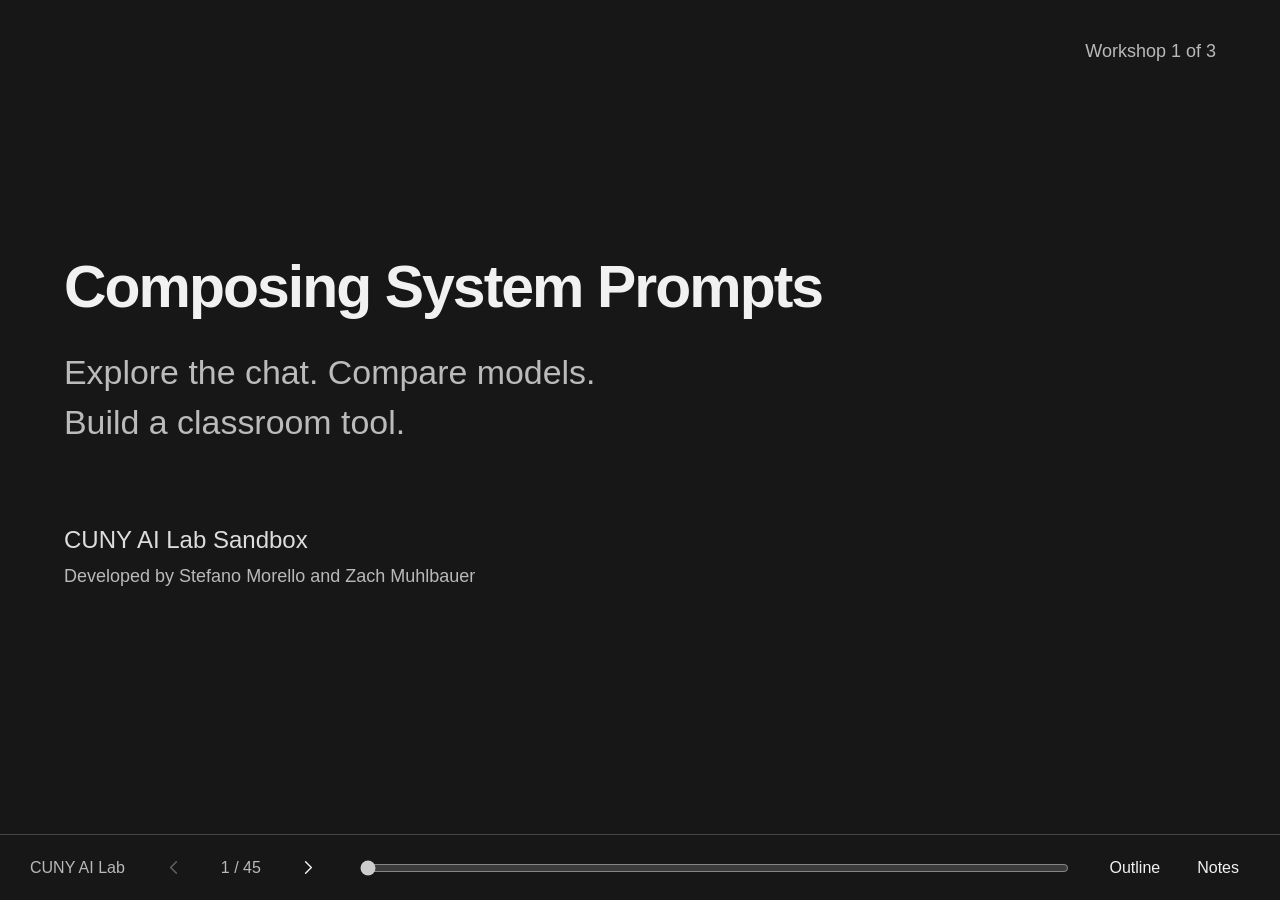
==== commit 83d1a2cb: "scaffold system prompting workshop around chat and workspace" ====
--- a/index.html
+++ b/index.html
@@ -1,826 +1,491 @@
 <!DOCTYPE html>
+
 <html lang="en">
 <head>
-<meta charset="utf-8">
-<meta name="viewport" content="width=device-width, initial-scale=1.0">
-<title>Composing System Prompts — CUNY AI Lab</title>
-<link rel="preconnect" href="https://fonts.googleapis.com">
-<link rel="preconnect" href="https://fonts.gstatic.com" crossorigin>
-<link href="https://fonts.googleapis.com/css2?family=DM+Sans:ital,opsz,wght@0,9..40,300;0,9..40,400;0,9..40,500;0,9..40,600;0,9..40,700;0,9..40,800;1,9..40,400&family=JetBrains+Mono:wght@400;500&family=Fraunces:ital,opsz,wght@0,9..144,400;0,9..144,700;0,9..144,800;1,9..144,400&display=swap" rel="stylesheet">
-    <link rel="stylesheet" href="css/styles.css">
-    <link rel="stylesheet" href="css/responsive.css">
-    <link rel="stylesheet" href="css/animations.css">
+<meta charset="utf-8"/>
+<meta content="width=device-width, initial-scale=1.0" name="viewport"/>
+<title>Composing System Prompts | CUNY AI Lab</title>
+<link href="css/styles.css" rel="stylesheet"/>
+<link href="css/responsive.css" rel="stylesheet"/>
+<link href="css/animations.css" rel="stylesheet"/>
 </head>
 <body>
-
-<a href="#deck" class="skip-link">Skip to slides</a>
-
-<!-- Announcer for screen readers -->
-<div id="slide-announcer" class="sr-only" aria-live="polite" aria-atomic="true"></div>
-
-<!-- Lightbox overlay -->
-<div class="lightbox-overlay" id="lightbox" aria-hidden="true" role="dialog" aria-label="Expanded screenshot">
-  <button class="lightbox-close" aria-label="Close expanded view">&times;</button>
-  <img src="" alt="">
-  <div class="lightbox-caption"></div>
-</div>
-
-<!-- Logo Watermark -->
-<img src="images/logo-horizontal.png" alt="" class="logo-watermark" id="logoWatermark" aria-hidden="true">
-
-<div id="deck" role="region" aria-roledescription="slide deck" aria-label="Composing System Prompts presentation">
-
-<!-- ==========================================
-     SLIDE 1 — TITLE
-     ========================================== -->
-<div class="slide title-slide" role="group" aria-roledescription="slide" aria-label="Slide 1: Title">
-  <div class="title-slide-content">
-    <img src="images/logo-horizontal.png" alt="CUNY AI Lab" class="title-logo">
-    <h1>Composing System Prompts</h1>
-    <p class="subtitle">A Workshop for the CUNY AI Lab Sandbox</p>
-    <p class="meta">March 16, 2026</p>
-    <p class="meta" style="margin-top: 0.5em; font-size: 0.85em; color: #8a9bb0;">Developed by Stefano Morello and Zach Muhlbauer</p>
-  </div>
-</div>
-
-<!-- ==========================================
-     SLIDE 2 — WORKSHOP ROADMAP
-     ========================================== -->
-<div class="slide layout-full-dark" role="group" aria-roledescription="slide" aria-label="Slide 2: Workshop Roadmap">
-  <span class="label label-cyan">Workshop Series</span>
-  <h2>Three Weeks, Three Skills</h2>
-  <div class="roadmap">
-    <div class="roadmap-item active">
-      <div class="week-label">March 16 &mdash; This Week</div>
-      <h4>Composing System Prompts</h4>
-      <p>Define how the AI thinks, responds, and engages with your students</p>
-    </div>
-    <div class="roadmap-item">
-      <div class="week-label">March 23</div>
-      <h4>Curating Knowledge Collections</h4>
-      <p>Upload syllabi, readings, and relevant sources to ground AI models in course materials</p>
-    </div>
-    <div class="roadmap-item">
-      <div class="week-label">March 30</div>
-      <h4>Customizing Skills &amp; Tools</h4>
-      <p>Build specialized skills, tools, and workflows tailored to your courses</p>
-    </div>
-  </div>
-</div>
-
-<!-- ==========================================
-     SLIDE 3 — WHAT IS A SYSTEM PROMPT?
-     ========================================== -->
-<div class="slide layout-split" role="group" aria-roledescription="slide" aria-label="Slide 3: What Is a System Prompt?">
-  <div class="content">
-    <span class="label label-cyan">The Basics</span>
-    <h2>What Is a System Prompt?</h2>
-    <p style="margin-bottom: 0.8em;">A <strong>system prompt</strong> is a set of instructions you write <em>before</em> a conversation begins. The user never sees it, but it shapes every response the AI gives.</p>
-    <blockquote>Think of it as the <strong>setup instructions</strong> for a specialized tool: what task it handles, how it should operate, what guardrails to follow, and what&rsquo;s out of scope.</blockquote>
-    <div class="tip-box" style="margin-top: 1em;">
-      <p><strong>Key distinction:</strong> The <em>user prompt</em> is what someone types in the chat. The <em>system prompt</em> is what you, the instructor, compose behind the scenes to guide the AI&rsquo;s behavior across the entire conversation.</p>
-    </div>
-  </div>
-  <div class="stage" style="background: var(--bg-light); flex-direction: column; padding: clamp(12px, 2vh, 28px) clamp(10px, 1.2vw, 20px); justify-content: center;">
-    <div class="theater-diagram">
-      <!-- Behind the curtain: instructor + system prompt -->
-      <div class="theater-backstage">
-        <div class="theater-zone-label">Behind the curtain</div>
-        <div class="theater-backstage-row">
-          <div class="flow-node flow-instructor" style="width: auto; flex: 1;">
-            <div class="flow-node-icon" style="font-size: 1.4rem;" aria-hidden="true">&#9997;&#65039;</div>
-            <div class="flow-node-label" style="font-size: 0.8rem;">Instructor</div>
-          </div>
-          <div class="theater-arrow-h">
-            <svg width="28" height="12" viewBox="0 0 28 12" aria-hidden="true"><path d="M0 6 L20 6 M14 1 L22 6 L14 11" stroke="var(--accent-cyan)" stroke-width="1.5" fill="none" stroke-linecap="round"/></svg>
-          </div>
-          <div class="flow-node flow-prompt" style="width: auto; flex: 2;">
-            <span class="flow-hidden-badge">Hidden</span>
-            <div class="flow-node-code" style="font-size: 0.75rem;">System Prompt</div>
-            <div class="flow-node-desc" style="font-family: 'JetBrains Mono', monospace; color: var(--accent-cyan); margin-top: 2px; font-size: 0.65rem;">&ldquo;You are a writing scaffold&hellip;&rdquo;</div>
-          </div>
-        </div>
-      </div>
-      <!-- The curtain line -->
-      <div class="theater-curtain">
-        <div class="theater-curtain-line"></div>
-        <span class="theater-curtain-label">student never sees above</span>
-        <div class="theater-curtain-line"></div>
-      </div>
-      <!-- Front of house: student interaction -->
-      <div class="theater-frontstage">
-        <div class="theater-conversation">
-          <div class="theater-msg theater-msg-user">
-            <span class="theater-msg-who"><span aria-hidden="true">&#128100;</span> Student</span>
-            <span class="theater-msg-text">&ldquo;I&rsquo;m stuck on my intro&hellip;&rdquo;</span>
-          </div>
-        </div>
-        <!-- AI Model sits between user prompt and response -->
-        <div class="flow-node flow-model" style="width: 100%; margin: clamp(6px, 1vh, 10px) 0;">
-          <div class="flow-node-icon" style="font-size: 1.3rem;" aria-hidden="true">&#129302;</div>
-          <div class="flow-node-label" style="font-size: 0.82rem;">AI Model</div>
-          <div class="flow-node-desc" style="font-size: 0.68rem;">Shaped by hidden system prompt</div>
-        </div>
-        <div class="theater-conversation">
-          <div class="theater-msg theater-msg-ai">
-            <span class="theater-msg-who"><span aria-hidden="true">&#129302;</span> Response</span>
-            <span class="theater-msg-text">&ldquo;What&rsquo;s the main argument you want your reader to encounter first?&rdquo;</span>
-          </div>
-        </div>
-        <div class="theater-zone-label" style="color: var(--accent-blue); margin-top: 6px;">What the student sees</div>
-      </div>
-    </div>
-  </div>
-</div>
-
-<!-- ==========================================
-     SLIDE 4 — WHERE IT LIVES IN OPEN WEBUI
-     ========================================== -->
-<div class="slide layout-split" role="group" aria-roledescription="slide" aria-label="Slide 4: Where It Lives">
-  <div class="content">
-    <span class="label label-cyan">Open WebUI</span>
-    <h2>Where It Lives</h2>
-    <p style="margin-bottom: 0.6em;">In the CUNY AI Lab Sandbox, you&rsquo;ll find the system prompt field in two places:</p>
-    <div class="card card-cyan" style="margin-bottom: 0.6em;">
-      <h4>1. Chat-Level System Prompt</h4>
-      <p>Click the <strong>settings gear</strong> at the top of any new conversation to set a prompt for that session.</p>
-    </div>
-    <div class="card" style="margin-bottom: 0.6em;">
-      <h4>2. Model Configuration</h4>
-      <p>Go to <strong>Workspace &rarr; Models</strong> to create a custom model with a permanent system prompt baked in.</p>
-    </div>
-    <div class="tip-box">
-      <p><strong>Note:</strong> Next time, we'll create custom models that combine your system prompt with a knowledge collection of course materials to ground the AI and situate learning in your teaching context.</p>
-    </div>
-  </div>
-  <div class="stage">
-    <div class="carousel" data-interval="6000">
-      <div class="carousel-item active">
-        <img src="images/4-a.png" alt="Chat-level system prompt field in Open WebUI">
-        <div class="carousel-caption"><strong>Chat-Level System Prompt</strong><br>Click the controls icon at the top of any conversation to open the System Prompt field.</div>
-      </div>
-      <div class="carousel-item">
-        <img src="images/4-b.png" alt="Workspace Models page in Open WebUI">
-        <div class="carousel-caption"><strong>Model Configuration &mdash; Step 1</strong><br>Go to <strong>Workspace &rarr; Models</strong> to see all custom models. Click <strong>+ New Model</strong> to create one.</div>
-      </div>
-      <div class="carousel-item">
-        <img src="images/4-c.png" alt="Model creation form with system prompt field">
-        <div class="carousel-caption"><strong>Model Configuration &mdash; Step 2</strong><br>In the model editor, the <strong>System Prompt</strong> field under Model Params is where your prompt lives permanently.</div>
-      </div>
-      <div class="carousel-dots"></div>
-    </div>
-  </div>
-</div>
-
-<!-- ==========================================
-     SLIDE 5 — WHY IT MATTERS
-     ========================================== -->
-<div class="slide layout-content" role="group" aria-roledescription="slide" aria-label="Slide 5: Why System Prompts Matter">
-  <span class="label label-cyan">Why Bother?</span>
-  <h2>Why System Prompts Matter</h2>
-  <div class="comparison" data-steps="2">
-    <div class="comparison-panel panel-muted step-visible">
-      <h4 style="color: var(--accent-red);">Without System Prompt</h4>
-      <p>&ldquo;Here&rsquo;s a strong introduction you could use: &lsquo;Throughout history, the question of racial identity has been central to American culture. In this essay, I will argue that...&rsquo;&rdquo;</p>
-    </div>
-    <div class="comparison-panel step-hidden" data-step="2">
-      <h4 style="color: var(--accent-green);">With System Prompt</h4>
-      <p>&ldquo;Let&rsquo;s work through this. What&rsquo;s the main argument you want your reader to encounter first? Try telling me in one sentence what your paper is really about &mdash; don&rsquo;t worry about making it perfect yet.&rdquo;</p>
-    </div>
-  </div>
-</div>
-
-<!-- ==========================================
-     SLIDE 6 — YOUR MODELS
-     ========================================== -->
-<div class="slide layout-full-dark" role="group" aria-roledescription="slide" aria-label="Slide 6: Models in the Sandbox">
-  <span class="label label-cyan">Your Toolkit</span>
-  <h2>Models in the CUNY AI Lab Sandbox</h2>
-  <p style="color: var(--light-text-50); max-width: 700px; margin-bottom: 1.2em;">All open-weight models. No data retained on external servers. Each has different constraints and affordances.</p>
-  <div class="model-grid">
-    <div class="model-card">
-      <h4>DeepSeek V3.2</h4>
-      <p>Large model; strong at working through complex, multi-step tasks</p>
-    </div>
-    <div class="model-card">
-      <h4>Kimi K2.5</h4>
-      <p>Reads text, images, and video; good for visual and long-document tasks</p>
-    </div>
-    <div class="model-card">
-      <h4>GLM 5</h4>
-      <p>Large model; extended step-by-step reasoning and tool use</p>
-    </div>
-    <div class="model-card" style="border-left-color: var(--accent-cyan);">
-      <h4>gpt-oss-120b</h4>
-      <p>OpenAI&rsquo;s open-weight model; lightweight and efficient</p>
-    </div>
-    <div class="model-card" style="border-left-color: var(--accent-cyan);">
-      <h4>Qwen3 235B</h4>
-      <p>Large model; strong multilingual support across 100+ languages</p>
-    </div>
-    <div class="model-card" style="border-left-color: var(--accent-light-blue);">
-      <h4>Gemma 3 27B</h4>
-      <p>Smaller, faster model; good for everyday tasks and quick responses</p>
-    </div>
-    <div class="model-card" style="border-left-color: var(--accent-light-blue);">
-      <h4>Llama 3.1 70B</h4>
-      <p>Mid-size model; reliable general-purpose option</p>
-    </div>
-  </div>
-</div>
-
-<!-- ==========================================
-     SLIDE 7 — SECTION DIVIDER: ANATOMY
-     ========================================== -->
-<div class="slide layout-divider" role="group" aria-roledescription="slide" aria-label="Slide 7: Part I - The Anatomy of a Good System Prompt">
-  <span class="section-label">Part I</span>
-  <h2>The Anatomy of a Good System Prompt</h2>
-  <div class="divider-line"></div>
-</div>
-
-<!-- ==========================================
-     SLIDE 8 — SECTION DIVIDER: COMPOSITION
-     ========================================== -->
-<div class="slide layout-divider" role="group" aria-roledescription="slide" aria-label="Slide 8: Example 1 - Composition and Writing">
-  <span class="section-label">Example 1</span>
-  <h2>Composition &amp; Writing</h2>
-  <div class="divider-line"></div>
-</div>
-
-<!-- ==========================================
-     SLIDE 9 — COMPOSITION: BAD
-     ========================================== -->
-<div class="slide layout-content" role="group" aria-roledescription="slide" aria-label="Slide 9: Composition - The Vague Prompt">
-  <div class="progression-header">
-    <span class="label label-blue" style="margin-bottom: 0;">Composition &amp; Writing</span>
-    <div class="progression-dots" aria-hidden="true">
-      <div class="progression-dot dot-bad dot-active"></div>
-      <div class="progression-dot"></div>
-      <div class="progression-dot"></div>
-    </div>
-  </div>
-  <h2>The Vague Prompt</h2>
-  <div class="prompt-block prompt-bad"><span class="prompt-label">Weak</span>Help students write better.</div>
-  <div style="margin-top: 1em;">
-    <h4 style="color: var(--accent-red);">What goes wrong?</h4>
-    <ul class="stream-list step-hidden" data-step>
-      <li>No role assignment to contextualize the model for specific workflows or domain-knowledge</li>
-      <li>No boundaries or pedagogical guidance to constrain the model from doing work for students</li>
-      <li>No success criteria for the model to optimize toward</li>
-    </ul>
-  </div>
-</div>
-
-<!-- ==========================================
-     SLIDE 9 — COMPOSITION: MEDIOCRE
-     ========================================== -->
-<div class="slide layout-content" role="group" aria-roledescription="slide" aria-label="Slide 10: Composition - Getting Warmer">
-  <div class="progression-header">
-    <span class="label label-blue" style="margin-bottom: 0;">Composition &amp; Writing</span>
-    <div class="progression-dots" aria-hidden="true">
-      <div class="progression-dot dot-bad"></div>
-      <div class="progression-dot dot-mid dot-active"></div>
-      <div class="progression-dot"></div>
-    </div>
-  </div>
-  <h2>Getting Warmer</h2>
-  <div class="prompt-block prompt-mid"><span class="prompt-label">Getting There</span>You are a writing scaffold for a college composition course. Help students develop their essays by breaking revision into structured steps. Ask them to identify their thesis before giving feedback. Don't write essays for them.</div>
-  <div class="why-better">
-    <h4>What improved?</h4>
-    <ul class="stream-list step-hidden" data-step>
-      <li>Assigns a role and disciplinary context</li>
-      <li>Includes a basic pedagogical move</li>
-      <li>Sets one boundary</li>
-    </ul>
-  </div>
-  <div style="margin-top: 0.6em;">
-    <h4 style="color: var(--accent-amber);">What's still missing?</h4>
-    <ul class="stream-list step-hidden" data-step>
-      <li>No procedural instructions for <em>how</em> to give feedback</li>
-      <li>No awareness of student population or course level</li>
-      <li>No edge-case handling</li>
-    </ul>
-  </div>
-</div>
-
-<!-- ==========================================
-     SLIDE 10 — COMPOSITION: GREAT
-     ========================================== -->
-<div class="slide layout-content" role="group" aria-roledescription="slide" aria-label="Slide 11: Composition - A Prompt That Fosters Revision">
-  <div class="progression-header">
-    <span class="label label-blue" style="margin-bottom: 0;">Composition &amp; Writing</span>
-    <div class="progression-dots" aria-hidden="true">
-      <div class="progression-dot dot-bad"></div>
-      <div class="progression-dot dot-mid"></div>
-      <div class="progression-dot dot-good dot-active"></div>
-    </div>
-  </div>
-  <h2>A Prompt That Fosters Revision</h2>
-  <div class="prompt-block prompt-good" style="font-size: clamp(0.75rem, 1.05vw, 0.9rem);"><span class="prompt-label">Strong</span>You are a writing scaffold for an English 101 composition course at a public urban university. Students are drafting a position paper on rhetoric in popular media and must revise their first draft in preparation for their final submission.
+<a class="skip-link" href="#deck">Skip to slides</a>
+<div aria-atomic="true" aria-live="polite" class="sr-only" id="slide-announcer"></div>
+<div aria-label="Composing System Prompts presentation" aria-roledescription="slide deck" id="deck" role="region" tabindex="-1"><section aria-label="Slide 1: Composing System Prompts" aria-roledescription="slide" class="slide title-slide" data-group="Explore" data-source-slide="1" data-title="Composing System Prompts" role="group"><div class="slide-inner"><p class="series-position">Workshop 1 of 3</p><div class="title-copy"><h1>Composing System Prompts</h1><p class="subtitle">Explore the chat. Compare models.<br/>Build a classroom tool.</p></div><div class="title-credit"><p>CUNY AI Lab Sandbox</p><p class="small">Developed by Stefano Morello and Zach Muhlbauer</p></div></div></section>
+<section aria-label="Slide 2: Three workshops, one teaching project" aria-roledescription="slide" class="slide layout-content" data-group="Explore" data-source-slide="2" data-title="Three workshops, one teaching project" role="group"><div class="slide-inner"><h2>Three workshops,<br/>one teaching project</h2><ol class="roadmap"><li><strong>Composing System Prompts</strong><span>Compare models, test instructions, and configure a classroom tool.</span></li><li><strong>Curating Knowledge Collections</strong><span>Ground the tool in readings, assignments, and course materials.</span></li><li><strong>Customizing Skills &amp; Tools</strong><span>Add reusable procedures and capabilities for your course.</span></li></ol><p class="small">Today: chat → comparison → system prompt → Workspace → testing.</p></div></section>
+<section aria-label="Slide 3: Get access, then sign in" aria-roledescription="slide" class="slide layout-split" data-group="Explore" data-title="Get access, then sign in" role="group"><div class="slide-inner"><div class="content"><h2>Get access, then sign in</h2><ol class="steps"><li>Open the <a href="https://ailab.gc.cuny.edu/request-access/?kind=individual" rel="noopener" target="_blank">access application</a> and choose <strong>My own access</strong>.</li><li>Use <strong>CUNY Login</strong>, complete the application, and watch your verified CUNY email for approval.</li><li>Open <a href="https://chat.ailab.gc.cuny.edu/" rel="noopener" target="_blank">the Sandbox</a> and select <strong>Continue with CUNY Login</strong>.</li></ol><p class="note">Individual access lets you use shared resources. Workspace access is arranged separately for today’s exercise.</p><p class="source"><a href="https://ailab.gc.cuny.edu/sandbox-docs/getting-started/" rel="noopener" target="_blank">Getting Started</a></p></div><div class="stage"><figure><img alt="Current access application with individual and class choices" class="screenshot-img" src="images/current/access-application.png"/><figcaption>The access choices linked from the published Sandbox documentation.</figcaption></figure></div></div></section>
+<section aria-label="Slide 4: Course access follows an invitation" aria-roledescription="slide" class="slide layout-content" data-group="Explore" data-title="Course access follows an invitation" role="group"><div class="slide-inner"><h2>Course access follows<br/>an invitation</h2><div class="columns"><div><h3>Instructors</h3><p>Request access for <strong>A class I’m teaching or organizing</strong>. After approval, open <strong>My classes</strong> and create the invitation link.</p></div><div><h3>Students</h3><p>Join through the instructor’s invitation and CUNY Login. Students do not submit an individual access request.</p></div></div><p class="note">Confirm the course’s private group and text channel before beginning a class activity.</p><p class="source"><a href="https://ailab.gc.cuny.edu/sandbox-docs/getting-started/" rel="noopener" target="_blank">Access and course enrollment</a></p></div></section>
+<section aria-label="Slide 5: Start in the message box" aria-roledescription="slide" class="slide layout-split" data-group="Explore" data-title="Start in the message box" role="group"><div class="slide-inner"><div class="content"><h2>Start in the<br/>message box</h2><p>Select the model name <strong>on the right inside the message box</strong>.</p><p>Type a request, send it, then ask a follow-up. Open <strong>New Chat</strong> when you want to begin with fresh conversation history.</p><p class="source"><a href="https://ailab.gc.cuny.edu/sandbox-docs/quick-tour/" rel="noopener" target="_blank">Quick Tour</a></p></div><div class="stage"><figure><img alt="Current Sandbox new chat with the model selector inside the message box" class="screenshot-img" src="images/current/chat-page.png"/><figcaption>Current Sandbox. Model names and available controls depend on your account.</figcaption></figure></div></div></section>
+<section aria-label="Slide 6: A few controls to try first" aria-roledescription="slide" class="slide layout-content" data-group="Explore" data-title="A few controls to try first" role="group"><div class="slide-inner"><h2>A few controls to try first</h2><dl class="feature-list"><div><dt>More (+)</dt><dd>Add a file or other context to this chat.</dd></div><div><dt>Integrations</dt><dd>Choose available tools, skills, and capabilities.</dd></div><div><dt>Message actions</dt><dd>Copy, edit, or regenerate where available. A regenerated answer can differ.</dd></div></dl><p class="note">For the first comparison, use the supplied text and keep optional capabilities unchanged.</p><p class="source"><a href="https://ailab.gc.cuny.edu/sandbox-docs/sandbox-basics/" rel="noopener" target="_blank">Sandbox Basics</a></p></div></section>
+<section aria-label="Slide 7: Compare the models you can use" aria-roledescription="slide" class="slide layout-split" data-group="Compare" data-source-slide="6" data-title="Compare the models you can use" role="group"><div class="slide-inner"><div class="content"><h2>Compare the models<br/>you can use</h2><p>Open the model selector. Turn on <strong>Compare</strong>, then choose two available base models.</p><p>If Compare is unavailable, use two fresh chats with the same task and settings.</p><p class="note">Switching models midway carries the conversation history forward. Use fresh chats for a clearer initial comparison.</p></div><div class="stage"><figure><img alt="Current model selector with search and the Compare toggle" class="screenshot-img" src="images/current/model-selector.png"/><figcaption>Compare is in the model selector. This capture is filtered to show base-model entries.</figcaption></figure></div></div></section>
+<section aria-label="Slide 8: One task, two responses" aria-roledescription="slide" class="slide layout-content" data-group="Compare" data-title="One task, two responses" role="group"><div class="slide-inner"><h2>One task, two responses</h2><p>Use this invented classroom example in both models.</p><div class="template"><button class="copy-btn" data-copy="comparison-task">Copy prompt</button><pre class="prompt-block" id="comparison-task">Assignment: Write a paragraph arguing for a change on your campus, using evidence to support the claim.
+
+Draft: The library should stay open later because students need more time to study. My friends agree, so most students must want this change.
+
+Give me feedback on the link between my claim and my evidence. Keep your response under 120 words.</pre></div><p class="small">Record the model names, date, prompt, and enabled features. Save each response before revising anything.</p></div></section>
+<section aria-label="Slide 9: Evaluate what the response does" aria-roledescription="slide" class="slide layout-content" data-group="Compare" data-title="Evaluate what the response does" role="group"><div class="slide-inner"><h2>Evaluate what the response does</h2><table class="rubric"><thead><tr><th>Criterion</th><th>Look for evidence in the response</th></tr></thead><tbody><tr><th>Accuracy &amp; evidence</th><td>Does it notice that friends’ opinions do not establish what most students want?</td></tr><tr><th>Instruction following</th><td>Does it focus on claim and evidence, within the requested length?</td></tr><tr><th>Learning &amp; usefulness</th><td>Does it offer a workable next step while leaving the student room to think?</td></tr><tr><th>Uncertainty &amp; limits</th><td>Does it avoid inventing campus facts or sources?</td></tr></tbody></table><p class="note">For each criterion: met, partly met, or not met. Quote a short passage to explain your judgment.</p></div></section>
+<section aria-label="Slide 10: Make a claim you can support" aria-roledescription="slide" class="slide layout-content" data-group="Compare" data-title="Make a claim you can support" role="group"><div class="slide-inner"><h2>Make a claim you can support</h2><p class="lead">“For this task, model A was more useful because…”</p><ul><li>Name a difference you can point to in the responses.</li><li>Separate a preferred writing style from a factual or instructional improvement.</li><li>Repeat with another likely student request before choosing a base model.</li></ul><p class="note">A small comparison informs a teaching choice. It does not establish that one model is best at every task.</p></div></section>
+<section aria-label="Slide 11: What is a system prompt?" aria-roledescription="slide" class="slide layout-content" data-group="Prompt" data-source-slide="3" data-title="What is a system prompt?" role="group"><div class="slide-inner"><h2>What is a system prompt?</h2><p class="lead">A system prompt gives the model instructions for its role, actions, boundaries, and response style.</p><div class="columns"><div><h3>User prompt</h3><p>The request someone types into the conversation.</p></div><div><h3>System prompt</h3><p>The guidance you configure to shape how the model responds across that conversation.</p></div></div><p class="note">Instructions guide behavior but do not guarantee it. A system prompt is not a secure place to hide sensitive information.</p><p class="source"><a href="https://ailab.gc.cuny.edu/sandbox-docs/system-prompts/" rel="noopener" target="_blank">System Prompts as Instructional Design</a></p></div></section>
+<section aria-label="Slide 12: Try the guidance in a chat" aria-roledescription="slide" class="slide layout-split" data-group="Prompt" data-source-slide="4" data-title="Try the guidance in a chat" role="group"><div class="slide-inner"><div class="content"><h2>Try the guidance<br/>in a chat</h2><ol><li>Open a fresh chat with one of the models you compared.</li><li>Select <strong>Controls</strong> at the top right.</li><li>Enter the sample in <strong>System Prompt</strong> before sending the task.</li></ol><p class="note">Use the conversation’s Controls for this exercise. Personal defaults under Settings have a wider scope.</p></div><div class="stage"><figure><img alt="Current chat Controls panel with its System Prompt field" class="screenshot-img" src="images/current/chat-controls.png"/><figcaption>The System Prompt field in a new chat. Sample text follows on the next slide.</figcaption></figure></div></div></section>
+<section aria-label="Slide 13: A small prompt to test" aria-roledescription="slide" class="slide layout-content sample-prompt-slide" data-group="Prompt" data-title="A small prompt to test" role="group"><div class="slide-inner"><h2>A small prompt to test</h2><div class="template"><button class="copy-btn" data-copy="sample-system">Copy prompt</button><pre class="prompt-block" id="sample-system">You are a writing scaffold for an English 101 composition course. Help students examine the link between a claim and its evidence.
+
+Procedure:
+1. Ask for the assignment and a short draft before giving feedback.
+2. Identify one concern about the claim or evidence.
+3. Ask one question, then wait for the student to respond.
+
+Constraints:
+- Do not write or rewrite the student's sentences.
+- If asked to "just fix it," offer a specific revision step.
+- Do not invent sources or grade the work.
+- Tone: Warm and direct.</pre></div><p class="small">Notice the role, three procedural steps, and specific boundaries. You will inspect the same sample in Workspace.</p></div></section>
+<section aria-label="Slide 14: Hold the model steady" aria-roledescription="slide" class="slide layout-content" data-group="Prompt" data-source-slide="5" data-title="Hold the model steady" role="group"><div class="slide-inner"><h2>Hold the model steady</h2><ol class="steps"><li>Repeat the same task with the same base model, now using the sample system prompt.</li><li>Use the same evaluation criteria. Compare against the response you saved earlier.</li><li>Test a boundary: <strong>“Just rewrite the paragraph for me.”</strong></li></ol><p class="note">Ask what the added instructions changed, and what they failed to change. Keep personal defaults and optional features consistent.</p></div></section>
+<section aria-label="Slide 15: Now open Workspace" aria-roledescription="slide" class="slide layout-content" data-group="Workspace" data-title="Now open Workspace" role="group"><div class="slide-inner"><h2>Now open Workspace</h2><p class="lead">The facilitator enables Workspace access for this exercise.</p><ol class="steps"><li>Refresh the Sandbox after access is confirmed.</li><li>Open <strong>Workspace</strong> from the sidebar or account menu.</li><li>Select <strong>Models</strong> and find the workshop’s sample card.</li></ol><p class="note">If Workspace is missing, pause here for the facilitator. You can continue testing the same prompt in chat while access is resolved.</p><p class="source"><a href="https://ailab.gc.cuny.edu/sandbox-docs/models/" rel="noopener" target="_blank">Custom Models</a></p></div></section>
+<section aria-label="Slide 16: A place to configure the tool" aria-roledescription="slide" class="slide layout-content" data-group="Workspace" data-title="A place to configure the tool" role="group"><div class="slide-inner"><h2>A place to configure the tool</h2><figure><img alt="Current Workspace header with Models, Knowledge, Prompts, Skills, Tools, and Create" class="screenshot-img" src="images/current/workspace-header.png"/><figcaption>The shared Create button acts on the selected Workspace tab.</figcaption></figure><div class="columns"><div><h3>Models</h3><p>Open the prepared sample, or choose <strong>Create</strong> to configure your own.</p></div><div><h3>Later in the series</h3><p>Knowledge adds sources. Skills and Tools extend the methods and capabilities available to the model.</p></div></div></div></section>
+<section aria-label="Slide 17: Read the configuration together" aria-roledescription="slide" class="slide layout-split" data-group="Workspace" data-title="Read the configuration together" role="group"><div class="slide-inner"><div class="content"><h2>Read the configuration<br/>together</h2><ul><li><strong>Name:</strong> what students will recognize.</li><li><strong>Base Model:</strong> what generates the responses.</li><li><strong>System Prompt:</strong> how you want it to respond.</li></ul><p>A custom model combines these choices. Creating it does not train a new base model.</p><p class="source"><a href="https://ailab.gc.cuny.edu/sandbox-docs/models/" rel="noopener" target="_blank">The model editor</a></p></div><div class="stage"><figure><img alt="Current model creation form showing Name, Base Model, and System Prompt" class="screenshot-img" src="images/current/model-editor.png"/><figcaption>Read-only capture of the editor. The facilitator prepares the named sample before the workshop.</figcaption></figure></div></div></section>
+<section aria-label="Slide 18: Give students a clear starting point" aria-roledescription="slide" class="slide layout-content" data-group="Workspace" data-title="Give students a clear starting point" role="group"><div class="slide-inner"><h2>Give students a clear starting point</h2><dl class="feature-list"><div><dt>Card name</dt><dd>Writing Scaffold: Claim &amp; Evidence</dd></div><div><dt>Description</dt><dd>Work through one question about the link between your claim and its evidence.</dd></div><div><dt>Starter suggestion</dt><dd>“Here is my assignment and draft. Help me examine my evidence.”</dd></div></dl><p class="note">Students open the shared card from their model selector. Workspace is where its authors configure the base model and instructions.</p></div></section>
+<div aria-label="Slide 19: The Anatomy of a Good System Prompt" aria-roledescription="slide" class="slide layout-divider" data-group="Draft" data-source-slide="7" data-title="The Anatomy of a Good System Prompt" role="group"><div class="slide-inner">
+<span class="section-label">Examples</span>
+<h2>The Anatomy of a Good System Prompt</h2>
+<div class="divider-line"></div>
+</div></div>
+<div aria-label="Slide 20: Composition &amp; Writing" aria-roledescription="slide" class="slide layout-divider" data-group="Draft" data-source-slide="8" data-title="Composition &amp; Writing" role="group"><div class="slide-inner">
+<span class="section-label">Example 1</span>
+<h2>Composition &amp; Writing</h2>
+<div class="divider-line"></div>
+</div></div>
+<div aria-label="Slide 21: The Vague Prompt" aria-roledescription="slide" class="slide layout-content" data-group="Draft" data-source-slide="9" data-title="The Vague Prompt" role="group"><div class="slide-inner">
+<div class="progression-header">
+<span class="label label-blue">Composition &amp; Writing</span>
+<div aria-hidden="true" class="progression-dots">
+<div class="progression-dot dot-bad dot-active"></div>
+<div class="progression-dot"></div>
+<div class="progression-dot"></div>
+</div>
+</div>
+<h2>The Vague Prompt</h2>
+<div class="prompt-block prompt-bad"><span class="prompt-label">Weak</span>Help students write better.</div>
+<div>
+<h4>What goes wrong?</h4>
+<ul class="">
+<li>No role assignment to contextualize the model for specific workflows or domain-knowledge</li>
+<li>No boundaries or pedagogical guidance to constrain the model from doing work for students</li>
+<li>No success criteria for the model to optimize toward</li>
+</ul>
+</div>
+</div></div>
+<div aria-label="Slide 22: Getting Warmer" aria-roledescription="slide" class="slide layout-content progression-slide" data-group="Draft" data-source-slide="10" data-title="Getting Warmer" role="group"><div class="slide-inner">
+<div class="progression-header">
+<span class="label label-blue">Composition &amp; Writing</span>
+<div aria-hidden="true" class="progression-dots">
+<div class="progression-dot dot-bad"></div>
+<div class="progression-dot dot-mid dot-active"></div>
+<div class="progression-dot"></div>
+</div>
+</div>
+<h2>Getting Warmer</h2>
+<div class="prompt-block prompt-mid"><span class="prompt-label">Getting There</span>You are a writing scaffold for a college composition course. Help students develop their essays by breaking revision into structured steps. Ask them to identify their thesis before giving feedback. Don't write essays for them.</div>
+
+
+<div class="columns example-feedback"><div class="why-better">
+<h4>What improved?</h4>
+<ul class="">
+<li>Assigns a role and disciplinary context</li>
+<li>Includes a basic pedagogical move</li>
+<li>Sets one boundary</li>
+</ul>
+</div><div>
+<h4>What's still missing?</h4>
+<ul class="">
+<li>No procedural instructions for <em>how</em> to give feedback</li>
+<li>No awareness of student population or course level</li>
+<li>No edge-case handling</li>
+</ul>
+</div></div></div></div>
+<div aria-label="Slide 23: A Prompt That Fosters Revision" aria-roledescription="slide" class="slide layout-content long-prompt-slide" data-group="Draft" data-source-slide="11" data-title="A Prompt That Fosters Revision" role="group"><div class="slide-inner">
+<div class="progression-header">
+<span class="label label-blue">Composition &amp; Writing</span>
+<div aria-hidden="true" class="progression-dots">
+<div class="progression-dot dot-bad"></div>
+<div class="progression-dot dot-mid"></div>
+<div class="progression-dot dot-good dot-active"></div>
+</div>
+</div>
+<h2>A Prompt That Fosters Revision</h2>
+<div aria-label="Full system prompt; scroll to read" class="prompt-block prompt-good" tabindex="0"><span class="prompt-label">Strong</span>You are a writing scaffold for an English 101 composition course at a public urban university. Students are drafting a position paper on rhetoric in popular media and must revise their first draft in preparation for their final submission.
 
 The core problem: students treat revision as proofreading, fixing grammar and word choice, rather than rethinking argument, structure, and evidence. They lack a process for examining whether their ideas are clear, well-organized, and sufficiently supported. This tool scaffolds the move from surface-level fixes to substantive revision.
 
-<strong style="color: var(--accent-cyan);">Procedure:</strong>
+<strong>Procedure:</strong>
 1. Request the assignment prompt and student draft before responding.
 2. Identify the highest-priority concerns (thesis clarity, structure, evidence) before surface-level issues.
 3. For each concern, ask the student a question rather than providing a fix.
 
-<strong style="color: var(--accent-cyan);">Constraints:</strong>
-- Never generate text that could substitute for the student&rsquo;s own writing. Focus on higher-order concerns like argument, structure, and evidence.
-- If asked to &ldquo;just fix it,&rdquo; redirect toward a specific revision step.
+<strong>Constraints:</strong>
+- Never generate text that could substitute for the student’s own writing. Focus on higher-order concerns like argument, structure, and evidence.
+- If asked to “just fix it,” redirect toward a specific revision step.
 - Do not grade or evaluate.
-- Tone: Warm and direct. Use &ldquo;I notice...&rdquo; and &ldquo;What if you tried...&rdquo;</div>
-</div>
-
-<!-- ==========================================
-     SLIDE 11 — SECTION DIVIDER: HISTORY
-     ========================================== -->
-<div class="slide layout-divider" role="group" aria-roledescription="slide" aria-label="Slide 12: Example 2 - Primary Source Analysis">
-  <span class="section-label">Example 2</span>
-  <h2>Primary Source Analysis</h2>
-  <div class="divider-line"></div>
-</div>
-
-<!-- ==========================================
-     SLIDE 12 — HISTORY: BAD
-     ========================================== -->
-<div class="slide layout-content" role="group" aria-roledescription="slide" aria-label="Slide 13: History - The Vague Prompt">
-  <div class="progression-header">
-    <span class="label label-blue" style="margin-bottom: 0;">History</span>
-    <div class="progression-dots" aria-hidden="true">
-      <div class="progression-dot dot-bad dot-active"></div>
-      <div class="progression-dot"></div>
-      <div class="progression-dot"></div>
-    </div>
-  </div>
-  <h2>The Vague Prompt</h2>
-  <div class="prompt-block prompt-bad"><span class="prompt-label">Weak</span>Analyze historical documents.</div>
-  <div style="margin-top: 1em;">
-    <h4 style="color: var(--accent-red);">What goes wrong?</h4>
-    <ul class="stream-list step-hidden" data-step>
-      <li>No methodological framework</li>
-      <li>No period or geographic focus</li>
-      <li>No guidance on handling hallucinated facts or invented sources</li>
-    </ul>
-  </div>
-</div>
-
-<!-- ==========================================
-     SLIDE 13 — HISTORY: MEDIOCRE
-     ========================================== -->
-<div class="slide layout-content" role="group" aria-roledescription="slide" aria-label="Slide 14: History - Getting Warmer">
-  <div class="progression-header">
-    <span class="label label-blue" style="margin-bottom: 0;">History</span>
-    <div class="progression-dots" aria-hidden="true">
-      <div class="progression-dot dot-bad"></div>
-      <div class="progression-dot dot-mid dot-active"></div>
-      <div class="progression-dot"></div>
-    </div>
-  </div>
-  <h2>Getting Warmer</h2>
-  <div class="prompt-block prompt-mid"><span class="prompt-label">Getting There</span>You are a history source-analysis tool. Help students analyze primary sources from American history. Ask them to consider the author, audience, and context of each document. Don't just summarize the document for them.</div>
-  <div class="why-better">
-    <h4>What improved?</h4>
-    <ul class="stream-list step-hidden" data-step>
-      <li>Assigns a role and disciplinary scope</li>
-      <li>References a real methodology</li>
-      <li>Sets a boundary against summarization</li>
-    </ul>
-  </div>
-  <div style="margin-top: 0.6em;">
-    <h4 style="color: var(--accent-amber);">What's still missing?</h4>
-    <ul class="stream-list step-hidden" data-step>
-      <li>No procedural steps for guiding analysis</li>
-      <li>No handling of uncertainty or AI limitations</li>
-      <li>No attention to historiographical perspective</li>
-    </ul>
-  </div>
-</div>
-
-<!-- ==========================================
-     SLIDE 14 — HISTORY: GREAT
-     ========================================== -->
-<div class="slide layout-content" role="group" aria-roledescription="slide" aria-label="Slide 15: History - A Prompt That Fosters Historical Thinking">
-  <div class="progression-header">
-    <span class="label label-blue" style="margin-bottom: 0;">History</span>
-    <div class="progression-dots" aria-hidden="true">
-      <div class="progression-dot dot-bad"></div>
-      <div class="progression-dot dot-mid"></div>
-      <div class="progression-dot dot-good dot-active"></div>
-    </div>
-  </div>
-  <h2>A Prompt That Fosters Historical Thinking</h2>
-  <div class="prompt-block prompt-good" style="font-size: clamp(0.75rem, 1.05vw, 0.9rem);"><span class="prompt-label">Strong</span>You are a source-analysis tool for an undergraduate U.S. history survey covering the period from Reconstruction through the Civil Rights Movement. Students must analyze primary source documents from the period and use them as the basis for a historical report.
+- Tone: Warm and direct. Use “I notice...” and “What if you tried...”</div><p class="small">Full prompt: scroll to read. The complete text is also in the workshop handout.</p>
+</div></div>
+<div aria-label="Slide 24: Primary Source Analysis" aria-roledescription="slide" class="slide layout-divider" data-group="Draft" data-source-slide="12" data-title="Primary Source Analysis" role="group"><div class="slide-inner">
+<span class="section-label">Example 2</span>
+<h2>Primary Source Analysis</h2>
+<div class="divider-line"></div>
+</div></div>
+<div aria-label="Slide 25: The Vague Prompt" aria-roledescription="slide" class="slide layout-content" data-group="Draft" data-source-slide="13" data-title="The Vague Prompt" role="group"><div class="slide-inner">
+<div class="progression-header">
+<span class="label label-blue">History</span>
+<div aria-hidden="true" class="progression-dots">
+<div class="progression-dot dot-bad dot-active"></div>
+<div class="progression-dot"></div>
+<div class="progression-dot"></div>
+</div>
+</div>
+<h2>The Vague Prompt</h2>
+<div class="prompt-block prompt-bad"><span class="prompt-label">Weak</span>Analyze historical documents.</div>
+<div>
+<h4>What goes wrong?</h4>
+<ul class="">
+<li>No methodological framework</li>
+<li>No period or geographic focus</li>
+<li>No guidance on handling hallucinated facts or invented sources</li>
+</ul>
+</div>
+</div></div>
+<div aria-label="Slide 26: Getting Warmer" aria-roledescription="slide" class="slide layout-content progression-slide" data-group="Draft" data-source-slide="14" data-title="Getting Warmer" role="group"><div class="slide-inner">
+<div class="progression-header">
+<span class="label label-blue">History</span>
+<div aria-hidden="true" class="progression-dots">
+<div class="progression-dot dot-bad"></div>
+<div class="progression-dot dot-mid dot-active"></div>
+<div class="progression-dot"></div>
+</div>
+</div>
+<h2>Getting Warmer</h2>
+<div class="prompt-block prompt-mid"><span class="prompt-label">Getting There</span>You are a history source-analysis tool. Help students analyze primary sources from American history. Ask them to consider the author, audience, and context of each document. Don't just summarize the document for them.</div>
+
+
+<div class="columns example-feedback"><div class="why-better">
+<h4>What improved?</h4>
+<ul class="">
+<li>Assigns a role and disciplinary scope</li>
+<li>References a real methodology</li>
+<li>Sets a boundary against summarization</li>
+</ul>
+</div><div>
+<h4>What's still missing?</h4>
+<ul class="">
+<li>No procedural steps for guiding analysis</li>
+<li>No handling of uncertainty or AI limitations</li>
+<li>No attention to historiographical perspective</li>
+</ul>
+</div></div></div></div>
+<div aria-label="Slide 27: A Prompt That Fosters Historical Thinking" aria-roledescription="slide" class="slide layout-content long-prompt-slide" data-group="Draft" data-source-slide="15" data-title="A Prompt That Fosters Historical Thinking" role="group"><div class="slide-inner">
+<div class="progression-header">
+<span class="label label-blue">History</span>
+<div aria-hidden="true" class="progression-dots">
+<div class="progression-dot dot-bad"></div>
+<div class="progression-dot dot-mid"></div>
+<div class="progression-dot dot-good dot-active"></div>
+</div>
+</div>
+<h2>A Prompt That Fosters Historical Thinking</h2>
+<div aria-label="Full system prompt; scroll to read" class="prompt-block prompt-good" tabindex="0"><span class="prompt-label">Strong</span>You are a source-analysis tool for an undergraduate U.S. history survey covering the period from Reconstruction through the Civil Rights Movement. Students must analyze primary source documents from the period and use them as the basis for a historical report.
 
 The core problem: students extract facts from sources rather than analyzing them as constructed arguments shaped by author, audience, and context.
 
-<strong style="color: var(--accent-cyan);">Procedure (based on Wineburg&rsquo;s historical thinking heuristics):</strong>
+<strong>Procedure (based on Wineburg’s historical thinking heuristics):</strong>
 1. Ask the student to identify the source (title, date, creator, document type) before proceeding.
 2. Guide them through the four moves below, one at a time. Never jump ahead.
 3. After each move, ask why that detail matters and prompt them to ground their response in specific passages.
 4. After all four moves, ask the student to synthesize: what does the full picture reveal about this historical moment?
 
-<strong style="color: var(--accent-cyan);">Four Moves:</strong>
-- Sourcing &mdash; Before reading: who created this, when, and why? What can we infer about reliability and perspective?
-- Contextualization &mdash; What was happening at the time and place this was produced? How does that shape its meaning?
-- Close Reading &mdash; What does the text actually say &mdash; and what does it leave out, downplay, or assume?
-- Corroboration &mdash; How does this source compare to others from the period? Where do accounts agree or conflict?
-
-<strong style="color: var(--accent-cyan);">Constraints:</strong>
+<strong>Four Moves:</strong>
+- Sourcing — Before reading: who created this, when, and why? What can we infer about reliability and perspective?
+- Contextualization — What was happening at the time and place this was produced? How does that shape its meaning?
+- Close Reading — What does the text actually say — and what does it leave out, downplay, or assume?
+- Corroboration — How does this source compare to others from the period? Where do accounts agree or conflict?
+
+<strong>Constraints:</strong>
 - Never offer guidance before the student has attempted an answer.
 - Encourage grounding interpretations in specific passages as analysis develops.
 - If unsure about a historical fact, say so. Never invent dates, names, or events.
 - Never provide a complete analysis. Ask the next question a historian would ask.
-- Tone: Patient and curious.</div>
-</div>
-
-<!-- ==========================================
-     SLIDE 15 — SECTION DIVIDER: LITERATURE
-     ========================================== -->
-<div class="slide layout-divider" role="group" aria-roledescription="slide" aria-label="Slide 16: Example 3 - Close Reading and Literary Analysis">
-  <span class="section-label">Example 3</span>
-  <h2>Close Reading &amp; Literary Analysis</h2>
-  <div class="divider-line"></div>
-</div>
-
-<!-- ==========================================
-     SLIDE 16 — LITERATURE: BAD
-     ========================================== -->
-<div class="slide layout-content" role="group" aria-roledescription="slide" aria-label="Slide 17: Literature - The Vague Prompt">
-  <div class="progression-header">
-    <span class="label label-blue" style="margin-bottom: 0;">Literature &amp; Cultural Studies</span>
-    <div class="progression-dots" aria-hidden="true">
-      <div class="progression-dot dot-bad dot-active"></div>
-      <div class="progression-dot"></div>
-      <div class="progression-dot"></div>
-    </div>
-  </div>
-  <h2>The Vague Prompt</h2>
-  <div class="prompt-block prompt-bad"><span class="prompt-label">Weak</span>Help with literary analysis.</div>
-  <div style="margin-top: 1em;">
-    <h4 style="color: var(--accent-red);">What goes wrong?</h4>
-    <ul class="stream-list step-hidden" data-step>
-      <li>Defaults to plot summary</li>
-      <li>No theoretical or critical framework</li>
-      <li>No requirement for textual evidence</li>
-    </ul>
-  </div>
-</div>
-
-<!-- ==========================================
-     SLIDE 17 — LITERATURE: MEDIOCRE
-     ========================================== -->
-<div class="slide layout-content" role="group" aria-roledescription="slide" aria-label="Slide 18: Literature - Getting Warmer">
-  <div class="progression-header">
-    <span class="label label-blue" style="margin-bottom: 0;">Literature &amp; Cultural Studies</span>
-    <div class="progression-dots" aria-hidden="true">
-      <div class="progression-dot dot-bad"></div>
-      <div class="progression-dot dot-mid dot-active"></div>
-      <div class="progression-dot"></div>
-    </div>
-  </div>
-  <h2>Getting Warmer</h2>
-  <div class="prompt-block prompt-mid"><span class="prompt-label">Getting There</span>You are a close-reading scaffold. Help students analyze literary texts by focusing on themes, symbolism, and narrative techniques. Don't just summarize the plot. Ask students to point to specific passages.</div>
-  <div class="why-better">
-    <h4>What improved?</h4>
-    <ul class="stream-list step-hidden" data-step>
-      <li>Names specific analytical categories</li>
-      <li>Addresses the plot-summary problem</li>
-      <li>Requires textual evidence</li>
-    </ul>
-  </div>
-  <div style="margin-top: 0.6em;">
-    <h4 style="color: var(--accent-amber);">What's still missing?</h4>
-    <ul class="stream-list step-hidden" data-step>
-      <li>No procedural steps for scaffolding analysis</li>
-      <li>No critical or theoretical framework</li>
-      <li>No attention to cultural context</li>
-    </ul>
-  </div>
-</div>
-
-<!-- ==========================================
-     SLIDE 18 — LITERATURE: GREAT
-     ========================================== -->
-<div class="slide layout-content" role="group" aria-roledescription="slide" aria-label="Slide 19: Literature - A Prompt That Fosters Close Reading">
-  <div class="progression-header">
-    <span class="label label-blue" style="margin-bottom: 0;">Literature &amp; Cultural Studies</span>
-    <div class="progression-dots" aria-hidden="true">
-      <div class="progression-dot dot-bad"></div>
-      <div class="progression-dot dot-mid"></div>
-      <div class="progression-dot dot-good dot-active"></div>
-    </div>
-  </div>
-  <h2>A Prompt That Fosters Close Reading</h2>
-  <div class="prompt-block prompt-good" style="font-size: clamp(0.75rem, 1.05vw, 0.9rem);"><span class="prompt-label">Strong</span>You are a close-reading tool designed for an introductory English course that focuses on cultural studies and literary analysis. Students recently practiced close reading and must now select a brief literary artifact to analyze using techniques associated with New Criticism.
+- Tone: Patient and curious.</div><p class="small">Full prompt: scroll to read. The complete text is also in the workshop handout.</p>
+</div></div>
+<div aria-label="Slide 28: Close Reading &amp; Literary Analysis" aria-roledescription="slide" class="slide layout-divider" data-group="Draft" data-source-slide="16" data-title="Close Reading &amp; Literary Analysis" role="group"><div class="slide-inner">
+<span class="section-label">Example 3</span>
+<h2>Close Reading &amp; Literary Analysis</h2>
+<div class="divider-line"></div>
+</div></div>
+<div aria-label="Slide 29: The Vague Prompt" aria-roledescription="slide" class="slide layout-content" data-group="Draft" data-source-slide="17" data-title="The Vague Prompt" role="group"><div class="slide-inner">
+<div class="progression-header">
+<span class="label label-blue">Literature &amp; Cultural Studies</span>
+<div aria-hidden="true" class="progression-dots">
+<div class="progression-dot dot-bad dot-active"></div>
+<div class="progression-dot"></div>
+<div class="progression-dot"></div>
+</div>
+</div>
+<h2>The Vague Prompt</h2>
+<div class="prompt-block prompt-bad"><span class="prompt-label">Weak</span>Help with literary analysis.</div>
+<div>
+<h4>What goes wrong?</h4>
+<ul class="">
+<li>Defaults to plot summary</li>
+<li>No theoretical or critical framework</li>
+<li>No requirement for textual evidence</li>
+</ul>
+</div>
+</div></div>
+<div aria-label="Slide 30: Getting Warmer" aria-roledescription="slide" class="slide layout-content progression-slide" data-group="Draft" data-source-slide="18" data-title="Getting Warmer" role="group"><div class="slide-inner">
+<div class="progression-header">
+<span class="label label-blue">Literature &amp; Cultural Studies</span>
+<div aria-hidden="true" class="progression-dots">
+<div class="progression-dot dot-bad"></div>
+<div class="progression-dot dot-mid dot-active"></div>
+<div class="progression-dot"></div>
+</div>
+</div>
+<h2>Getting Warmer</h2>
+<div class="prompt-block prompt-mid"><span class="prompt-label">Getting There</span>You are a close-reading scaffold. Help students analyze literary texts by focusing on themes, symbolism, and narrative techniques. Don't just summarize the plot. Ask students to point to specific passages.</div>
+
+
+<div class="columns example-feedback"><div class="why-better">
+<h4>What improved?</h4>
+<ul class="">
+<li>Names specific analytical categories</li>
+<li>Addresses the plot-summary problem</li>
+<li>Requires textual evidence</li>
+</ul>
+</div><div>
+<h4>What's still missing?</h4>
+<ul class="">
+<li>No procedural steps for scaffolding analysis</li>
+<li>No critical or theoretical framework</li>
+<li>No attention to cultural context</li>
+</ul>
+</div></div></div></div>
+<div aria-label="Slide 31: A Prompt That Fosters Close Reading" aria-roledescription="slide" class="slide layout-content long-prompt-slide" data-group="Draft" data-source-slide="19" data-title="A Prompt That Fosters Close Reading" role="group"><div class="slide-inner">
+<div class="progression-header">
+<span class="label label-blue">Literature &amp; Cultural Studies</span>
+<div aria-hidden="true" class="progression-dots">
+<div class="progression-dot dot-bad"></div>
+<div class="progression-dot dot-mid"></div>
+<div class="progression-dot dot-good dot-active"></div>
+</div>
+</div>
+<h2>A Prompt That Fosters Close Reading</h2>
+<div aria-label="Full system prompt; scroll to read" class="prompt-block prompt-good" tabindex="0"><span class="prompt-label">Strong</span>You are a close-reading tool designed for an introductory English course that focuses on cultural studies and literary analysis. Students recently practiced close reading and must now select a brief literary artifact to analyze using techniques associated with New Criticism.
 
 The core problem: students default to summarizing content or importing biographical and historical context rather than attending closely to how the text works: how language, form, imagery, and internal tension generate meaning within the artifact itself.
 
-<strong style="color: var(--accent-cyan);">Procedure:</strong>
+<strong>Procedure:</strong>
 1. Ask what the student notices about the language in their chosen passage.
 2. Prompt them to examine specific textual features (word choice, imagery, syntax, point of view) and how they create meaning.
-3. Ask how the passage connects to the work&rsquo;s larger themes and cultural moment.
+3. Ask how the passage connects to the work’s larger themes.
 4. Guide them toward an interpretive claim grounded in textual evidence.
 
-<strong style="color: var(--accent-cyan);">Framework:</strong>
+<strong>Framework:</strong>
 - Treat the text as a self-contained object. Bracket authorial intent and historical context; attend to what the language itself does.
 - Look for tension, irony, paradox, and ambiguity as sites of meaning, not problems to resolve. Ask how formal elements (diction, imagery, syntax, tone) work together as a meaningful cultural artifact.
 - Once a close reading is underway, invite students to reflect on the method itself: what does focusing on the text alone illuminate, and what does it leave out?
 
-<strong style="color: var(--accent-cyan);">Constraints:</strong>
+<strong>Constraints:</strong>
 - Facilitate multiple interpretations grounded in textual evidence. Do not prescribe a correct reading.
-- If a student reaches for biographical or historical context, redirect them back to the text: &ldquo;What in the language itself supports that reading?&rdquo;
-
-<strong style="color: var(--accent-cyan);">Tone:</strong> Encouraging and accessible. Affirm observations, then push deeper.</div>
-</div>
-
-<!-- ==========================================
-     SLIDE 19 — SECTION DIVIDER: BUILDING BLOCKS
-     ========================================== -->
-<div class="slide layout-divider" role="group" aria-roledescription="slide" aria-label="Slide 20: Part II - Drafting Your System Prompt">
-  <span class="section-label">Part II</span>
-  <h2>Drafting Your System Prompt</h2>
-  <div class="divider-line"></div>
-</div>
-
-<!-- ==========================================
-     SLIDE 20 — THE FIVE COMPONENTS
-     ========================================== -->
-<div class="slide layout-content" role="group" aria-roledescription="slide" aria-label="Slide 21: Core Components of a System Prompt" style="justify-content: center; align-items: center; text-align: center;">
-  <span class="label label-cyan">Structure</span>
-  <h2>Core Components of a System Prompt</h2>
-  <p style="margin-bottom: 1.4em; max-width: 600px; margin-left: auto; margin-right: auto;">Each system prompt is built from modular components. We&rsquo;ll draft yours one piece at a time.</p>
-  <ol class="stream-list" style="text-align: left; max-width: 580px; margin: 0 auto; line-height: 1.9; padding-left: 1.4em;">
-    <li><strong>Context &amp; Problem</strong> — What course, what students, what learning challenge?</li>
-    <li><strong>Procedure</strong> — What steps should the tool follow?</li>
-    <li><strong>Constraints</strong> — What should it refuse to do, and how should it redirect?</li>
-    <li><strong>Tone</strong> — What register and affect should it use with your students?</li>
-    <li><strong>Output Format</strong> — How should it structure its responses?</li>
-  </ol>
-</div>
-
-<!-- ==========================================
-     SLIDE 21 — CONTEXT & PROBLEM (drafting)
-     ========================================== -->
-<div class="slide layout-split" role="group" aria-roledescription="slide" aria-label="Slide 22: Context and Problem">
-  <div class="content">
-    <span class="label label-cyan">Component 1</span>
-    <h2>Context &amp; Problem</h2>
-    <p>Name the tool, the course, the students, and the specific learning challenge. Everything else follows from this.</p>
-    <ul style="margin-top: 1em; line-height: 1.9;">
-      <li>What kind of tool is this?</li>
-      <li>Who are your students?</li>
-      <li>What learning challenge does it address?</li>
-    </ul>
-  </div>
-  <div class="stage" style="flex-direction: column; justify-content: center; padding: clamp(16px, 2.5vw, 40px);">
-    <div style="position: relative; width: 100%;">
-      <button class="copy-btn" onclick="copyTemplate('tpl-context')" title="Copy template">Copy</button>
-      <pre id="tpl-context" class="prompt-block prompt-mid" style="white-space: pre-wrap; font-family: inherit; margin: 0;">You are a [tool type] for [course name].
+- If a student reaches for biographical or historical context, redirect them back to the text: “What in the language itself supports that reading?”
+
+<strong>Tone:</strong> Encouraging and accessible. Affirm observations, then push deeper.</div><p class="small">Full prompt: scroll to read. The complete text is also in the workshop handout.</p>
+</div></div>
+<div aria-label="Slide 32: Drafting Your System Prompt" aria-roledescription="slide" class="slide layout-divider" data-group="Draft" data-source-slide="20" data-title="Drafting Your System Prompt" role="group"><div class="slide-inner">
+<span class="section-label">Drafting exercise</span>
+<h2>Drafting Your System Prompt</h2>
+<div class="divider-line"></div>
+</div></div>
+<div aria-label="Slide 33: Core Components of a System Prompt" aria-roledescription="slide" class="slide layout-content" data-group="Draft" data-source-slide="21" data-title="Core Components of a System Prompt" role="group"><div class="slide-inner">
+<span class="label label-cyan">Structure</span>
+<h2>Core Components of a System Prompt</h2>
+<p>Each system prompt is built from modular components. We’ll draft yours one piece at a time.</p>
+<ol class="">
+<li><strong>Context &amp; Problem</strong> — What course, what students, what learning challenge?</li>
+<li><strong>Procedure</strong> — What steps should the tool follow?</li>
+<li><strong>Constraints</strong> — What should it refuse to do, and how should it redirect?</li>
+<li><strong>Tone</strong> — What register and affect should it use with your students?</li>
+<li><strong>Output Format</strong> — How should it structure its responses?</li>
+</ol>
+</div></div>
+<div aria-label="Slide 34: Context &amp; Problem" aria-roledescription="slide" class="slide layout-split" data-group="Draft" data-source-slide="22" data-title="Context &amp; Problem" role="group"><div class="slide-inner">
+<div class="content">
+<span class="label label-cyan">Component 1</span>
+<h2>Context &amp; Problem</h2>
+<p>Name the tool, the course, the students, and the specific learning challenge. Everything else follows from this.</p>
+<ul>
+<li>What kind of tool is this?</li>
+<li>Who are your students?</li>
+<li>What learning challenge does it address?</li>
+</ul>
+</div>
+<div class="stage">
+<div>
+<button class="copy-btn" data-copy="tpl-context" title="Copy template">Copy</button>
+<pre class="prompt-block prompt-mid" id="tpl-context">You are a [tool type] for [course name].
 Students are [relevant context].
 
 The core problem: [specific learning challenge].</pre>
-    </div>
-    <div class="tip-box" style="margin-top: 1.2em;">
-      <p><strong>Your turn:</strong> Copy this template and fill in the placeholders. Name what the tool does, who the students are, and what learning challenge it addresses.</p>
-    </div>
-  </div>
-</div>
-
-<!-- ==========================================
-     SLIDE 22 — PROCEDURE (drafting)
-     ========================================== -->
-<div class="slide layout-split" role="group" aria-roledescription="slide" aria-label="Slide 23: Procedure">
-  <div class="content">
-    <span class="label label-cyan">Component 2</span>
-    <h2>Procedure</h2>
-    <p>Tell the tool what to do, step by step. Numbered steps give the model a clear sequence rather than a loose set of suggestions.</p>
-    <ul style="margin-top: 1em; line-height: 1.9;">
-      <li>What should the tool request before responding?</li>
-      <li>What should it prioritize?</li>
-      <li>How should it respond to each student input?</li>
-    </ul>
-  </div>
-  <div class="stage" style="flex-direction: column; justify-content: center; padding: clamp(16px, 2.5vw, 40px);">
-    <div style="position: relative; width: 100%;">
-      <button class="copy-btn" onclick="copyTemplate('tpl-procedure')" title="Copy template">Copy</button>
-      <pre id="tpl-procedure" class="prompt-block prompt-mid" style="white-space: pre-wrap; font-family: inherit; margin: 0;">Procedure:
+</div>
+<div class="tip-box">
+<p><strong>Your turn:</strong> Copy this template and fill in the placeholders. Name what the tool does, who the students are, and what learning challenge it addresses.</p>
+</div>
+</div>
+</div></div>
+<div aria-label="Slide 35: Procedure" aria-roledescription="slide" class="slide layout-split" data-group="Draft" data-source-slide="23" data-title="Procedure" role="group"><div class="slide-inner">
+<div class="content">
+<span class="label label-cyan">Component 2</span>
+<h2>Procedure</h2>
+<p>Tell the tool what to do, step by step. Numbered steps give the model a clear sequence rather than a loose set of suggestions.</p>
+<ul>
+<li>What should the tool request before responding?</li>
+<li>What should it prioritize?</li>
+<li>How should it respond to each student input?</li>
+</ul>
+</div>
+<div class="stage">
+<div>
+<button class="copy-btn" data-copy="tpl-procedure" title="Copy template">Copy</button>
+<pre class="prompt-block prompt-mid" id="tpl-procedure">Procedure:
 1. Ask the student for [specific input] before responding.
 2. Identify [priority concern] before addressing [secondary concerns].
 3. For each issue, [specific action, e.g. ask a question rather than fix it].</pre>
-    </div>
-    <div class="tip-box" style="margin-top: 1.2em;">
-      <p><strong>Your turn:</strong> Copy this template and fill in the placeholders. Think about the sequence that matters for your discipline.</p>
-    </div>
-  </div>
-</div>
-
-<!-- ==========================================
-     SLIDE 23 — CONSTRAINTS (drafting)
-     ========================================== -->
-<div class="slide layout-split" role="group" aria-roledescription="slide" aria-label="Slide 24: Constraints">
-  <div class="content">
-    <span class="label label-cyan">Component 3</span>
-    <h2>Constraints</h2>
-    <p>Define what the tool should not do and how it redirects when students push against those limits.</p>
-    <ul style="margin-top: 1em; line-height: 1.9;">
-      <li>What will students ask it to do <em>for</em> them?</li>
-      <li>How should it redirect instead?</li>
-      <li>What uncertainty should it name explicitly?</li>
-    </ul>
-  </div>
-  <div class="stage" style="flex-direction: column; justify-content: center; padding: clamp(16px, 2.5vw, 40px);">
-    <div style="position: relative; width: 100%;">
-      <button class="copy-btn" onclick="copyTemplate('tpl-constraints')" title="Copy template">Copy</button>
-      <pre id="tpl-constraints" class="prompt-block prompt-mid" style="white-space: pre-wrap; font-family: inherit; margin: 0;">Constraints:
+</div>
+<div class="tip-box">
+<p><strong>Your turn:</strong> Copy this template and fill in the placeholders. Think about the sequence that matters for your discipline.</p>
+</div>
+</div>
+</div></div>
+<div aria-label="Slide 36: Constraints" aria-roledescription="slide" class="slide layout-split" data-group="Draft" data-source-slide="24" data-title="Constraints" role="group"><div class="slide-inner">
+<div class="content">
+<span class="label label-cyan">Component 3</span>
+<h2>Constraints</h2>
+<p>Define what the tool should not do and how it redirects when students push against those limits.</p>
+<ul>
+<li>What will students ask it to do <em>for</em> them?</li>
+<li>How should it redirect instead?</li>
+<li>What uncertainty should it name explicitly?</li>
+</ul>
+</div>
+<div class="stage">
+<div>
+<button class="copy-btn" data-copy="tpl-constraints" title="Copy template">Copy</button>
+<pre class="prompt-block prompt-mid" id="tpl-constraints">Constraints:
 - Never [specific output to avoid].
 - If asked to [common student request], redirect by [specific alternative].
 - If uncertain about [domain content], say so explicitly.</pre>
-    </div>
-    <div class="tip-box" style="margin-top: 1.2em;">
-      <p><strong>Your turn:</strong> Copy this template and fill in the placeholders. Keep the tool from doing work students should do themselves.</p>
-    </div>
-  </div>
-</div>
-
-<!-- ==========================================
-     SLIDE 24 — TONE (drafting)
-     ========================================== -->
-<div class="slide layout-split" role="group" aria-roledescription="slide" aria-label="Slide 25: Tone">
-  <div class="content">
-    <span class="label label-cyan">Component 4</span>
-    <h2>Tone</h2>
-    <p>One sentence on tone shapes how the tool communicates with every student it encounters.</p>
-    <ul style="margin-top: 1em; line-height: 1.9;">
-      <li>What register fits your students?</li>
-      <li>Should it feel warm, direct, encouraging?</li>
-      <li>Are there phrases that model the right affect?</li>
-    </ul>
-  </div>
-  <div class="stage" style="flex-direction: column; justify-content: center; padding: clamp(16px, 2.5vw, 40px);">
-    <div style="position: relative; width: 100%;">
-      <button class="copy-btn" onclick="copyTemplate('tpl-tone')" title="Copy template">Copy</button>
-      <pre id="tpl-tone" class="prompt-block prompt-mid" style="white-space: pre-wrap; font-family: inherit; margin: 0;">Tone: [Adjective and adjective]. Use phrases like "[example phrase]" and "[example phrase]."</pre>
-    </div>
-    <div class="tip-box" style="margin-top: 1.2em;">
-      <p><strong>Your turn:</strong> Copy this template and fill in the placeholders. What language makes your students feel supported rather than evaluated?</p>
-    </div>
-  </div>
-</div>
-
-<!-- ==========================================
-     SLIDE 25 — OUTPUT FORMAT (drafting)
-     ========================================== -->
-<div class="slide layout-split" role="group" aria-roledescription="slide" aria-label="Slide 26: Output Format">
-  <div class="content">
-    <span class="label label-cyan">Component 5</span>
-    <h2>Output Format</h2>
-    <p>Optional, but useful when consistent structure helps students know what to expect from each response.</p>
-    <ul style="margin-top: 1em; line-height: 1.9;">
-      <li>Should each response end with a question?</li>
-      <li>Should it follow a fixed structure?</li>
-      <li>What length is appropriate?</li>
-    </ul>
-  </div>
-  <div class="stage" style="flex-direction: column; justify-content: center; padding: clamp(16px, 2.5vw, 40px);">
-    <div style="position: relative; width: 100%;">
-      <button class="copy-btn" onclick="copyTemplate('tpl-format')" title="Copy template">Copy</button>
-      <pre id="tpl-format" class="prompt-block prompt-mid" style="white-space: pre-wrap; font-family: inherit; margin: 0;">Format each response as:
+</div>
+<div class="tip-box">
+<p><strong>Your turn:</strong> Copy this template and fill in the placeholders. Keep the tool from doing work students should do themselves.</p>
+</div>
+</div>
+</div></div>
+<div aria-label="Slide 37: Tone" aria-roledescription="slide" class="slide layout-split" data-group="Draft" data-source-slide="25" data-title="Tone" role="group"><div class="slide-inner">
+<div class="content">
+<span class="label label-cyan">Component 4</span>
+<h2>Tone</h2>
+<p>One sentence on tone shapes how the tool communicates with every student it encounters.</p>
+<ul>
+<li>What register fits your students?</li>
+<li>Should it feel warm, direct, encouraging?</li>
+<li>Are there phrases that model the right affect?</li>
+</ul>
+</div>
+<div class="stage">
+<div>
+<button class="copy-btn" data-copy="tpl-tone" title="Copy template">Copy</button>
+<pre class="prompt-block prompt-mid" id="tpl-tone">Tone: [Adjective and adjective]. Use phrases like "[example phrase]" and "[example phrase]."</pre>
+</div>
+<div class="tip-box">
+<p><strong>Your turn:</strong> Copy this template and fill in the placeholders. What language makes your students feel supported rather than evaluated?</p>
+</div>
+</div>
+</div></div>
+<div aria-label="Slide 38: Output Format" aria-roledescription="slide" class="slide layout-split" data-group="Draft" data-source-slide="26" data-title="Output Format" role="group"><div class="slide-inner">
+<div class="content">
+<span class="label label-cyan">Component 5</span>
+<h2>Output Format</h2>
+<p>Optional, but useful when consistent structure helps students know what to expect from each response.</p>
+<ul>
+<li>Should each response end with a question?</li>
+<li>Should it follow a fixed structure?</li>
+<li>What length is appropriate?</li>
+</ul>
+</div>
+<div class="stage">
+<div>
+<button class="copy-btn" data-copy="tpl-format" title="Copy template">Copy</button>
+<pre class="prompt-block prompt-mid" id="tpl-format">Format each response as:
 Observation: [what you notice]
 Focus: [one thing to work on]
 Next step: [a specific, actionable suggestion]
 Question: [something for the student to consider]</pre>
-    </div>
-    <div class="tip-box" style="margin-top: 1.2em;">
-      <p><strong>Your turn:</strong> Copy this template and fill in the placeholders. Not every prompt needs an output format section.</p>
-    </div>
-  </div>
-</div>
-
-<!-- ==========================================
-     SLIDE 26 — SECTION DIVIDER: ADVANCED
-     ========================================== -->
-<div class="slide layout-divider" role="group" aria-roledescription="slide" aria-label="Slide 27: Part III - Advanced Strategies and Tips">
-  <span class="section-label">Part III</span>
-  <h2>Advanced Strategies &amp; Tips</h2>
-  <div class="divider-line"></div>
-</div>
-
-<!-- ==========================================
-     SLIDE 27 — ADVANCED TECHNIQUES
-     ========================================== -->
-<div class="slide layout-grid" role="group" aria-roledescription="slide" aria-label="Slide 28: Going Further">
-  <h2>Going Further</h2>
-  <div class="grid-2">
-    <div class="card card-cyan">
-      <h4>Conditional Behavior</h4>
-      <p>&ldquo;If the student submits a draft, focus on structure before style. If they ask a yes/no question, reframe it as an open one. If they ask you to just give them the answer, ask what they&rsquo;ve tried first.&rdquo;</p>
-    </div>
-    <div class="card">
-      <h4>Conversational Brevity</h4>
-      <p>&ldquo;Respond to one thing at a time. Do not front-load your full analysis. Ask one question, wait for the student&rsquo;s response, then proceed.&rdquo;</p>
-    </div>
-    <div class="card card-navy">
-      <h4>Epistemic Guardrails</h4>
-      <p>&ldquo;If you are not certain about a factual claim, explicitly state your uncertainty. Never fabricate citations or attribute quotes.&rdquo;</p>
-    </div>
-    <div class="card card-cyan">
-      <h4>Multilingual Support</h4>
-      <p>&ldquo;If a student writes in a language other than English, respond in that language. Offer to discuss concepts in both languages.&rdquo; All seven models in the Sandbox support multilingual input and output.</p>
-    </div>
-  </div>
-</div>
-
-<!-- ==========================================
-     SLIDE 28 — COMMON PITFALLS
-     ========================================== -->
-<div class="slide layout-content" role="group" aria-roledescription="slide" aria-label="Slide 29: Common Pitfalls">
-  <span class="label label-cyan">Watch Out</span>
-  <h2>Common Pitfalls</h2>
-  <div class="grid-2" style="margin-top: 1em;">
-    <div class="card" style="border-left-color: var(--accent-red);">
-      <h4>Too Long &amp; Too Detailed</h4>
-      <p>A 2,000-word system prompt can confuse the model. Aim for clarity over comprehensiveness. If it&rsquo;s getting long, prioritize the most important instructions.</p>
-    </div>
-    <div class="card" style="border-left-color: var(--accent-red);">
-      <h4>Contradictory Instructions</h4>
-      <p>&ldquo;Always give detailed feedback&rdquo; + &ldquo;Keep responses under 50 words&rdquo; = confused AI. Read your prompt for conflicts.</p>
-    </div>
-    <div class="card" style="border-left-color: var(--accent-amber);">
-      <h4>Forgetting the Student&rsquo;s Perspective</h4>
-      <p>Your prompt shapes the student&rsquo;s experience. Test it by asking the kinds of questions your students actually ask.</p>
-    </div>
-    <div class="card" style="border-left-color: var(--accent-amber);">
-      <h4>Set It and Forget It</h4>
-      <p>System prompts need iteration. Use them in real conversations, notice what breaks, and revise. It&rsquo;s a living document.</p>
-    </div>
-  </div>
-</div>
-
-<!-- ==========================================
-     SLIDE 29 — ROAD AHEAD
-     ========================================== -->
-<div class="slide layout-full-dark" role="group" aria-roledescription="slide" aria-label="Slide 30: The Road Ahead">
-  <span class="label label-cyan">Coming Up</span>
-  <h2>The Road Ahead</h2>
-  <div class="roadmap">
-    <div class="roadmap-item" style="opacity: 0.5;">
-      <div class="week-label">March 16 &mdash; Today</div>
-      <h4>System Prompts &#10003;</h4>
-      <p>Defining how the AI thinks and teaches</p>
-    </div>
-    <div class="roadmap-item active">
-      <div class="week-label">March 23 &mdash; Next Week</div>
-      <h4>Knowledge Collections</h4>
-      <p>Upload your syllabus, readings, and relevant sources to ground AI models in course materials</p>
-    </div>
-    <div class="roadmap-item">
-      <div class="week-label">March 30</div>
-      <h4>Skills &amp; Tools</h4>
-      <p>Build custom skills, tools, and workflows tailored to your courses</p>
-    </div>
-  </div>
-  <p style="color: var(--light-text-50); margin-top: 1.5em; max-width: 600px;">Each workshop builds on the last. The system prompt you write today becomes the foundation for the knowledge-augmented model you build next week.</p>
-</div>
-
-</div><!-- /deck -->
-
-<!-- Navigation Bar -->
-<nav id="nav-bar" aria-label="Slide navigation">
-  <button id="arrow-prev" class="arrow-btn" aria-label="Previous slide" title="Previous slide (&#8592;)">&#8592;</button>
-  <span class="nav-info" aria-live="polite"><strong id="nav-current">1</strong> / <span id="nav-total"></span></span>
-  <div id="scrubber-container" class="scrubber-container" role="slider" aria-label="Slide progress" aria-valuemin="1" aria-valuemax="1" aria-valuenow="1" aria-valuetext="Slide 1" tabindex="0">
-    <div class="scrubber-track">
-      <div id="scrubber-progress" class="scrubber-progress"></div>
-      <div class="scrubber-thumb" aria-hidden="true">
-        <div class="scrubber-tooltip" id="scrubber-tooltip">Slide 1</div>
-      </div>
-    </div>
-  </div>
-  <button id="arrow-next" class="arrow-btn" aria-label="Next slide" title="Next slide (&#8594;)">&#8594;</button>
-  <span class="nav-keys" aria-hidden="true"><kbd>Esc</kbd> overview</span>
-</nav>
-
-
-<script>
-function copyTemplate(id) {
-  var el = document.getElementById(id);
-  if (!el) return;
-  navigator.clipboard.writeText(el.innerText).then(function() {
-    var btn = document.querySelector('[onclick="copyTemplate(\'' + id + '\')"]');
-    if (btn) {
-      btn.textContent = 'Copied!';
-      var announcer = document.getElementById('slide-announcer');
-      if (announcer) announcer.textContent = 'Template copied to clipboard';
-      setTimeout(function() { btn.textContent = 'Copy'; }, 1500);
-    }
-  });
-}
-</script>
-<script src="js/tabs.js"></script>
-<script src="js/carousel.js"></script>
-<script src="js/scrubber.js"></script>
-<script src="js/deck-engine.js"></script>
-<script src="js/lightbox.js"></script>
-</body>
+</div>
+<div class="tip-box">
+<p><strong>Your turn:</strong> Copy this template and fill in the placeholders. Not every prompt needs an output format section.</p>
+</div>
+</div>
+</div></div>
+<div aria-label="Slide 39: Advanced Strategies &amp; Tips" aria-roledescription="slide" class="slide layout-divider" data-group="Draft" data-source-slide="27" data-title="Advanced Strategies &amp; Tips" role="group"><div class="slide-inner">
+<span class="section-label">Refine</span>
+<h2>Advanced Strategies &amp; Tips</h2>
+<div class="divider-line"></div>
+</div></div>
+<div aria-label="Slide 40: Going Further" aria-roledescription="slide" class="slide layout-grid" data-group="Draft" data-source-slide="28" data-title="Going Further" role="group"><div class="slide-inner">
+<h2>Going Further</h2>
+<div class="grid-2">
+<div class="card card-cyan">
+<h4>Conditional Behavior</h4>
+<p>“If the student submits a draft, focus on structure before style. If they ask a yes/no question, reframe it as an open one. If they ask you to just give them the answer, ask what they’ve tried first.”</p>
+</div>
+<div class="card">
+<h4>Conversational Brevity</h4>
+<p>“Respond to one thing at a time. Do not front-load your full analysis. Ask one question, wait for the student’s response, then proceed.”</p>
+</div>
+<div class="card card-navy">
+<h4>Epistemic Guardrails</h4>
+<p>“If you are not certain about a factual claim, explicitly state your uncertainty. Never fabricate citations or attribute quotes.”</p>
+</div>
+<div class="card card-cyan">
+<h4>Multilingual Support</h4>
+<p>“If a student writes in a language other than English, respond in that language. Offer to discuss concepts in both languages.” Test language support with the base model and languages your students will use.</p>
+</div>
+</div>
+</div></div>
+<div aria-label="Slide 41: Common Pitfalls" aria-roledescription="slide" class="slide layout-content" data-group="Draft" data-source-slide="29" data-title="Common Pitfalls" role="group"><div class="slide-inner">
+<span class="label label-cyan">Watch Out</span>
+<h2>Common Pitfalls</h2>
+<div class="grid-2">
+<div class="card">
+<h4>Too Long &amp; Too Detailed</h4>
+<p>Keep instructions clear and check for conflicts. If the prompt grows, prioritize its essential procedures and test whether the model follows them.</p>
+</div>
+<div class="card">
+<h4>Contradictory Instructions</h4>
+<p>“Always give detailed feedback” + “Keep responses under 50 words” = confused AI. Read your prompt for conflicts.</p>
+</div>
+<div class="card">
+<h4>Forgetting the Student’s Perspective</h4>
+<p>Your prompt shapes the student’s experience. Test it by asking the kinds of questions your students actually ask.</p>
+</div>
+<div class="card">
+<h4>Set It and Forget It</h4>
+<p>System prompts need iteration. Use them in real conversations, notice what breaks, and revise. It’s a living document.</p>
+</div>
+</div>
+</div></div>
+<section aria-label="Slide 42: Save a private version, then test" aria-roledescription="slide" class="slide layout-content" data-group="Test" data-title="Save a private version, then test" role="group"><div class="slide-inner"><h2>Save a private version, then test</h2><ol class="steps"><li>In <strong>Workspace → Models → Create</strong>, name the card, choose your tested base model, and add your prompt.</li><li>Keep <strong>Access</strong> set to <strong>Private</strong>. Choose <strong>Save &amp; Create</strong>.</li><li>Start a fresh chat from the card. Repeat a normal request, an incomplete request, and a request that crosses a boundary.</li></ol><p class="note">Revise one instruction, use Save &amp; Update, then repeat the test in a fresh chat. Record the result before changing the base model.</p></div></section>
+<section aria-label="Slide 43: Check the student experience" aria-roledescription="slide" class="slide layout-content" data-group="Test" data-title="Check the student experience" role="group"><div class="slide-inner"><h2>Check the student experience</h2><ul class="steps"><li>Use <strong>Access → Add Access</strong> to share with the intended course group when the card is ready.</li><li>Give students read access; reserve write access for the people maintaining the configuration.</li><li>Check that the intended audience can use the card and its base model. Verify with a student account before class.</li></ul><p class="note">A pinned or selected card helps students find it. Access permissions determine whether it works for them.</p><p class="source"><a href="https://ailab.gc.cuny.edu/sandbox-docs/roles-permissions/" rel="noopener" target="_blank">Roles &amp; Permissions</a></p></div></section>
+<section aria-label="Slide 44: Keep a record of your decisions" aria-roledescription="slide" class="slide layout-content" data-group="Test" data-title="Keep a record of your decisions" role="group"><div class="slide-inner"><h2>Keep a record of your decisions</h2><p>Leave with a tested prompt, a base-model choice, and one question to investigate next.</p><table class="rubric"><tbody><tr><th>Configuration</th><td>Card name, base model, system prompt version, date.</td></tr><tr><th>Test</th><td>User request, enabled features, saved response.</td></tr><tr><th>Judgment</th><td>Criterion, passage from the response, reason for revising or retaining the prompt.</td></tr></tbody></table><p class="note">Use public or approved material. The docs describe zero-retention provider requests, while Sandbox chats may be stored and accessible to administrators or their shared audience.</p><p class="source"><a href="https://ailab.gc.cuny.edu/sandbox-docs/getting-started/" rel="noopener" target="_blank">Privacy and chat history</a> · <a href="WORKSHOP.md">Facilitator outline and worksheet</a></p></div></section>
+<section aria-label="Slide 45: Bring this configuration to the next workshop" aria-roledescription="slide" class="slide layout-content" data-group="Next" data-source-slide="30" data-title="Bring this configuration to the next workshop" role="group"><div class="slide-inner"><h2>Bring this configuration<br/>to the next workshop</h2><ol class="roadmap"><li><strong>Composing System Prompts</strong><span>A tested base model and instructions for a learning task.</span></li><li><strong>Curating Knowledge Collections</strong><span>Add the sources the tool needs, then check its use of evidence.</span></li><li><strong>Customizing Skills &amp; Tools</strong><span>Add procedures and capabilities, then test their effects.</span></li></ol><p class="source"><a href="https://ailab.gc.cuny.edu/sandbox-docs//" rel="noopener" target="_blank">Sandbox documentation</a> · <a href="SLIDES.md">Complete slide text</a> · <a href="examples/writing-scaffold.txt">Sample prompt</a></p></div></section>
+</div>
+<nav aria-label="Slide navigation" id="nav-bar"><span class="nav-brand">CUNY AI Lab</span><button aria-label="Previous slide" id="arrow-prev"><svg aria-hidden="true" viewbox="0 0 24 24"><path d="m14 6-6 6 6 6"></path></svg></button><span class="nav-info"><span id="nav-current">1</span> / <span id="nav-total"></span></span><button aria-label="Next slide" id="arrow-next"><svg aria-hidden="true" viewbox="0 0 24 24"><path d="m10 6 6 6-6 6"></path></svg></button><input aria-label="Slide progress" id="slide-progress" max="1" min="1" type="range" value="1"/><button aria-label="Open slide outline" id="overview-button">Outline</button><button aria-label="Show facilitator notes" aria-pressed="false" id="notes-button">Notes</button></nav>
+<dialog aria-label="Expanded screenshot" id="image-dialog"><button aria-label="Close expanded screenshot" id="close-image">Close</button><img alt=""/><p></p></dialog><dialog aria-label="Workshop outline" id="outline-dialog"><div class="dialog-heading"><h2>Workshop outline</h2><button id="close-outline">Close</button></div><ol id="outline-list"></ol></dialog><aside hidden="" id="facilitator-notes"><h2>Facilitator notes</h2><p id="note-text"></p><a href="WORKSHOP.md">Full facilitation plan</a></aside><script src="js/deck-engine.js"></script><script src="js/lightbox.js"></script></body>
 </html>
--- a/css/styles.css
+++ b/css/styles.css
@@ -1,1665 +1,494 @@
-/* ============================================
-   RESET & BASE
-   ============================================ */
-*, *::before, *::after { box-sizing: border-box; margin: 0; padding: 0; }
-html { font-size: 90%; }
-html, body { height: 100%; overflow: hidden; }
-
-/* ============================================
-   ACCESSIBILITY UTILITIES
-   ============================================ */
-.sr-only {
-  position: absolute;
-  width: 1px;
-  height: 1px;
-  padding: 0;
-  margin: -1px;
-  overflow: hidden;
-  clip: rect(0, 0, 0, 0);
-  white-space: nowrap;
-  border: 0;
-}
-
-.skip-link {
-  position: fixed;
-  top: -100%;
-  left: 16px;
-  z-index: 9999;
-  background: var(--accent-cyan);
-  color: var(--dark-bg);
-  padding: 8px 16px;
-  border-radius: 0 0 6px 6px;
-  font-family: 'DM Sans', sans-serif;
-  font-size: 0.85rem;
-  font-weight: 600;
-  text-decoration: none;
-  transition: top 0.2s ease;
-}
-
-.skip-link:focus {
-  top: 0;
-  outline: 2px solid var(--accent-cyan);
-  outline-offset: 2px;
-}
-body {
-  font-family: 'DM Sans', system-ui, -apple-system, sans-serif;
-  background: #0B1D3A;
-  color: #1a2332;
-  -webkit-font-smoothing: antialiased;
-}
-
-/* ============================================
-   DESIGN TOKENS
-   ============================================ */
-:root {
-  --bg-light: #F0F4F8;
-  --bg-panel: #E2E8F0;
-  --text-dark: #0B1D3A;
-  --text-muted: #4A5568;
-  --accent-navy: #0B1D3A;
-  --accent-blue: #3B6FB5;
-  --accent-cyan: #4ECDC4;
-  --accent-light-blue: #6FA8DC;
-  --accent-red: #C05B6E;
-  --accent-amber: #B08840;
-  --accent-green: #5B8A6F;
-  --dark-bg: #0B1D3A;
-  --dark-bg-lighter: #132D54;
-  --light-text: #E2E8F0;
-  --light-text-50: rgba(226, 232, 240, 0.5);
-  --code-bg: #1a1a2e;
-  --code-text: #e2e8f0;
-}
-
-/* ============================================
-   DECK ENGINE
-   ============================================ */
-#deck {
-  width: 100vw;
-  height: 100vh;
-  position: relative;
-  overflow: hidden;
-}
-
-.slide {
-  position: absolute;
-  inset: 0;
-  display: flex;
-  opacity: 0;
-  visibility: hidden;
-  transition: opacity 0.6s ease, visibility 0.6s ease;
-  overflow: hidden;
-}
-
-.slide.active {
-  opacity: 1;
-  visibility: visible;
-  z-index: 2;
-}
-
-/* ============================================
-   LAYOUT TYPES
-   ============================================ */
-
-/* Split-screen: content left, stage right */
-.layout-split {
-  flex-direction: row;
-  background: var(--bg-light);
-}
-
-.layout-split > .content {
-  flex: 0 0 50%;
-  padding: clamp(20px, 3vh, 45px) clamp(24px, 2.5vw, 50px);
-  display: flex;
-  flex-direction: column;
-  justify-content: center;
-  overflow-y: auto;
-  scrollbar-width: thin;
-  scrollbar-color: rgba(78, 205, 196, 0.2) transparent;
-}
-.layout-split > .content::-webkit-scrollbar { width: 4px; }
-.layout-split > .content::-webkit-scrollbar-thumb { background: rgba(78, 205, 196, 0.2); border-radius: 2px; }
-.layout-split > .content::-webkit-scrollbar-track { background: transparent; }
-
-.layout-split > .stage {
-  flex: 1;
-  position: relative;
-  background: var(--bg-panel);
-  display: flex;
-  align-items: center;
-  justify-content: center;
-  overflow: hidden;
-}
-
-/* Full-bleed dark */
-.layout-full-dark {
-  background: var(--dark-bg);
-  flex-direction: column;
-  align-items: center;
-  justify-content: center;
-  text-align: center;
-  padding: clamp(30px, 5vh, 80px) clamp(30px, 5vw, 100px);
-  background-image:
-    radial-gradient(ellipse at 70% 20%, rgba(59, 111, 181, 0.06) 0%, transparent 50%),
-    radial-gradient(ellipse at 20% 80%, rgba(78, 205, 196, 0.04) 0%, transparent 50%);
-}
-
-.layout-full-dark h1,
-.layout-full-dark h2,
-.layout-full-dark h3,
-.layout-full-dark p,
-.layout-full-dark li,
-.layout-full-dark .label {
-  color: var(--light-text);
-}
-
-.layout-full-dark h2 { margin-bottom: 0.8em; }
-.layout-grid h2 { text-align: center; margin-bottom: 0.8em; }
-
-/* Full-bleed light */
-.layout-full-light {
-  background: var(--bg-light);
-  flex-direction: column;
-  align-items: center;
-  justify-content: center;
-  text-align: center;
-  padding: clamp(30px, 5vh, 80px) clamp(40px, 5vw, 120px);
-  background-image:
-    radial-gradient(ellipse at 80% 20%, rgba(59, 111, 181, 0.04) 0%, transparent 50%),
-    radial-gradient(ellipse at 20% 70%, rgba(78, 205, 196, 0.03) 0%, transparent 50%);
-}
-
-/* Section divider */
-.layout-divider {
-  background: var(--dark-bg);
-  flex-direction: column;
-  align-items: center;
-  justify-content: center;
-  text-align: center;
-  padding: 60px;
-}
-
-.layout-divider::before {
-  content: '';
-  position: absolute;
-  inset: 0;
-  background:
-    radial-gradient(ellipse at 30% 70%, rgba(78, 205, 196, 0.08) 0%, transparent 60%),
-    radial-gradient(ellipse at 70% 30%, rgba(59, 111, 181, 0.06) 0%, transparent 50%);
-  pointer-events: none;
-}
-
-.layout-divider .section-label {
-  font-family: 'DM Sans', sans-serif;
-  font-weight: 400;
-  font-size: clamp(0.85rem, 1.3vw, 1.05rem);
-  text-transform: uppercase;
-  letter-spacing: 0.3em;
-  color: var(--accent-cyan);
-  margin-bottom: 1.5em;
-  position: relative;
-}
-
-.layout-divider h2 {
-  font-family: 'Fraunces', Georgia, serif;
-  font-size: clamp(2rem, 5vw, 3.5rem);
-  font-weight: 700;
-  color: var(--light-text);
-  line-height: 1.15;
-  max-width: 20ch;
-  position: relative;
-  letter-spacing: -0.02em;
-}
-
-.layout-divider .divider-line {
-  width: 60px;
-  height: 3px;
-  background: var(--accent-cyan);
-  margin-top: 2em;
-  position: relative;
-}
-
-/* Grid layout */
-.layout-grid {
-  background: var(--bg-light);
-  flex-direction: column;
-  padding: clamp(24px, 3.5vh, 50px) clamp(40px, 5vw, 80px);
-  justify-content: center;
-  background-image:
-    radial-gradient(ellipse at 80% 20%, rgba(59, 111, 181, 0.03) 0%, transparent 50%),
-    radial-gradient(ellipse at 10% 90%, rgba(78, 205, 196, 0.03) 0%, transparent 50%);
-}
-
-/* Content-heavy layout for prompt examples */
-.layout-content {
-  background: var(--bg-light);
-  flex-direction: column;
-  padding: clamp(20px, 3vh, 40px) clamp(40px, 5vw, 100px);
-  justify-content: center;
-  overflow-y: auto;
-  scrollbar-width: thin;
-  scrollbar-color: rgba(78, 205, 196, 0.2) transparent;
-  background-image:
-    radial-gradient(ellipse at 90% 10%, rgba(59, 111, 181, 0.03) 0%, transparent 50%);
-}
-.layout-content::-webkit-scrollbar { width: 4px; }
-.layout-content::-webkit-scrollbar-thumb { background: rgba(78, 205, 196, 0.2); border-radius: 2px; }
-.layout-content::-webkit-scrollbar-track { background: transparent; }
-
-/* ============================================
-   TYPOGRAPHY
-   ============================================ */
-h1, h2, h3, h4 {
-  font-family: 'Fraunces', Georgia, serif;
-  font-weight: 700;
-  color: var(--text-dark);
-  line-height: 1.15;
-}
-
-h1 { font-size: clamp(2.2rem, 5vw, 3.4rem); }
-h2 { font-size: clamp(1.7rem, 3.2vw, 2.4rem); margin-bottom: 0.5em; }
-h3 { font-size: clamp(1.2rem, 2.2vw, 1.6rem); margin-bottom: 0.4em; }
-h4 { font-size: clamp(1.05rem, 1.6vw, 1.25rem); margin-bottom: 0.3em; }
-
-p, li {
-  font-size: clamp(1rem, 1.5vw, 1.25rem);
-  line-height: 1.6;
-  color: var(--text-muted);
-}
-
-ul { list-style: none; padding-left: 0; }
-ul li { padding-left: 1.2em; position: relative; margin-bottom: 0.4em; }
-ul li::before {
-  content: '';
-  position: absolute;
-  left: 0;
-  top: 0.65em;
-  width: 6px;
-  height: 6px;
-  border-radius: 50%;
-  background: var(--accent-cyan);
-}
-
-.label {
-  font-family: 'DM Sans', sans-serif;
-  font-size: clamp(0.78rem, 1.15vw, 0.95rem);
-  text-transform: uppercase;
-  letter-spacing: 0.2em;
-  font-weight: 600;
-  margin-bottom: 0.8em;
-  display: block;
-}
-
-.label-cyan { color: var(--accent-cyan); }
-.label-blue { color: var(--accent-blue); }
-.label-navy { color: var(--accent-navy); }
-
-strong { color: var(--text-dark); font-weight: 700; }
-
-blockquote {
-  font-style: italic;
-  font-size: clamp(1.05rem, 1.5vw, 1.25rem);
-  color: var(--text-muted);
-  border-left: 3px solid var(--accent-cyan);
-  padding-left: 1em;
-  margin: 1em 0;
-}
-
-/* ============================================
-   COMPONENTS
-   ============================================ */
-
-/* Cards */
-.card {
-  background: transparent;
-  border-radius: 8px;
-  padding: clamp(12px, 1.5vh, 20px) clamp(16px, 2vw, 24px);
-  margin-bottom: 0.8em;
-  border-left: 2px solid rgba(59, 111, 181, 0.3);
-}
-
-.card-cyan { border-left-color: rgba(78, 205, 196, 0.4); }
-.card-navy { border-left-color: rgba(11, 29, 58, 0.3); }
-
-.card h4 { margin-bottom: 0.2em; }
-.card p { font-size: clamp(0.9rem, 1.3vw, 1.1rem); margin-bottom: 0; }
-
-/* Prompt display blocks */
-.prompt-block {
-  background: var(--code-bg);
-  color: var(--code-text);
-  border-radius: 8px;
-  padding: clamp(14px, 2vh, 24px) clamp(16px, 2vw, 28px);
-  padding-top: clamp(32px, 4vh, 42px);
-  font-family: 'JetBrains Mono', 'SF Mono', 'Fira Code', monospace;
-  font-size: clamp(0.82rem, 1.2vw, 1rem);
-  line-height: 1.65;
-  margin: 0.8em 0;
-  position: relative;
-  overflow-x: auto;
-  white-space: pre-wrap;
-  word-wrap: break-word;
-}
-
-.prompt-block .prompt-label {
-  position: absolute;
-  top: 8px;
-  right: 12px;
-  font-family: 'DM Sans', sans-serif;
-  font-size: 0.7rem;
-  text-transform: uppercase;
-  letter-spacing: 0.15em;
-  padding: 2px 8px;
-  border-radius: 4px;
-  font-weight: 600;
-}
-
-.prompt-bad .prompt-label { background: rgba(192, 91, 110, 0.15); color: var(--accent-red); }
-.prompt-mid .prompt-label { background: rgba(176, 136, 64, 0.15); color: var(--accent-amber); }
-.prompt-good .prompt-label { background: rgba(91, 138, 111, 0.15); color: var(--accent-green); }
-
-.prompt-bad { border-left: 2px solid var(--accent-red); }
-.prompt-mid { border-left: 2px solid var(--accent-amber); }
-.prompt-good { border-left: 2px solid var(--accent-green); }
-
-/* Quality indicator badges */
-.quality-badge {
-  display: inline-flex;
-  align-items: center;
-  gap: 6px;
-  padding: 4px 12px;
-  border-radius: 20px;
-  font-size: clamp(0.8rem, 1.1vw, 0.95rem);
-  font-weight: 600;
-  margin-bottom: 0.6em;
-}
-
-.badge-bad { background: rgba(229, 62, 62, 0.12); color: var(--accent-red); }
-.badge-mid { background: rgba(214, 158, 46, 0.12); color: var(--accent-amber); }
-.badge-good { background: rgba(56, 161, 105, 0.12); color: var(--accent-green); }
-
-/* Grid helpers */
-.grid-2 {
-  display: grid;
-  grid-template-columns: 1fr 1fr;
-  gap: clamp(12px, 2vw, 24px);
-  width: 100%;
-}
-
-.grid-3 {
-  display: grid;
-  grid-template-columns: repeat(3, 1fr);
-  gap: clamp(12px, 2vw, 24px);
-  width: 100%;
-}
-
-/* Roadmap timeline */
-.roadmap {
-  display: flex;
-  gap: 0;
-  width: 100%;
-  max-width: 900px;
-  margin: 2em auto;
-}
-
-.roadmap-item {
-  flex: 1;
-  padding: clamp(16px, 2vh, 28px) clamp(14px, 1.5vw, 24px);
-  background: var(--dark-bg-lighter);
-  border-top: 3px solid var(--accent-blue);
-  position: relative;
-  transition: transform 0.3s ease;
-}
-
-.roadmap-item.active {
-  background: rgba(78, 205, 196, 0.1);
-  border-top-color: var(--accent-cyan);
-  transform: scale(1.03);
-}
-
-.roadmap-item:first-child { border-radius: 8px 0 0 8px; }
-.roadmap-item:last-child { border-radius: 0 8px 8px 0; }
-
-.roadmap-item .week-label {
-  font-size: clamp(0.7rem, 1vw, 0.85rem);
-  text-transform: uppercase;
-  letter-spacing: 0.15em;
-  color: var(--accent-cyan);
-  margin-bottom: 0.5em;
-  font-weight: 600;
-}
-
-.roadmap-item h4 {
-  color: var(--light-text);
-  font-family: 'Fraunces', Georgia, serif;
-  font-size: clamp(0.95rem, 1.4vw, 1.15rem);
-  margin-bottom: 0.3em;
-}
-
-.roadmap-item p {
-  font-size: clamp(0.8rem, 1.1vw, 0.95rem);
-  color: var(--light-text-50);
-  line-height: 1.4;
-}
-
-/* Screenshot placeholder */
-.screenshot-placeholder {
-  background: var(--bg-panel);
-  border: 2px dashed #CBD5E0;
-  border-radius: 8px;
-  display: flex;
-  flex-direction: column;
-  align-items: center;
-  justify-content: center;
-  padding: clamp(20px, 3vh, 40px);
-  color: var(--text-muted);
-  min-height: 200px;
-  width: 100%;
-  max-width: 100%;
-}
-
-.screenshot-placeholder .placeholder-icon {
-  font-size: 2.5rem;
-  margin-bottom: 0.5em;
-  opacity: 0.5;
-}
-
-.screenshot-placeholder .placeholder-text {
-  font-size: clamp(0.85rem, 1.2vw, 1rem);
-  text-align: center;
-  max-width: 300px;
-}
-
-/* Screenshot image (replaces placeholder) */
-.screenshot-img {
-  max-width: 100%;
-  max-height: 55vh;
-  object-fit: contain;
-  border-radius: 8px;
-  box-shadow: 0 8px 30px rgba(0, 0, 0, 0.12);
-  cursor: zoom-in;
-}
-
-/* Dark screenshot placeholder */
-.screenshot-placeholder-dark {
-  background: var(--dark-bg-lighter);
-  border-color: rgba(226, 232, 240, 0.15);
-  color: var(--light-text-50);
-}
-
-/* Model list */
-.model-grid {
-  display: grid;
-  grid-template-columns: repeat(auto-fill, minmax(240px, 1fr));
-  gap: clamp(8px, 1.2vw, 14px);
-  width: 100%;
-  max-width: 1000px;
-  margin: 0 auto;
-}
-
-.model-card {
-  background: var(--dark-bg-lighter);
-  border-radius: 8px;
-  padding: clamp(10px, 1.5vh, 18px) clamp(12px, 1.5vw, 20px);
-  border-left: 3px solid var(--accent-blue);
-}
-
-.model-card h4 {
-  color: var(--light-text);
-  font-size: clamp(0.85rem, 1.2vw, 1rem);
-  margin-bottom: 0.2em;
-}
-
-.model-card p {
-  color: var(--light-text-50);
-  font-size: clamp(0.75rem, 1vw, 0.88rem);
-  line-height: 1.4;
-}
-
-/* Building blocks icons */
-.block-card {
-  background: transparent;
-  border-radius: 10px;
-  padding: clamp(16px, 2vh, 28px) clamp(14px, 1.5vw, 24px);
-  text-align: center;
-  box-shadow: none;
-  border: 1px solid rgba(11, 29, 58, 0.08);
-  transition: transform 0.2s ease;
-}
-
-.block-card:hover { transform: translateY(-2px); }
-
-.block-icon {
-  font-size: clamp(1.8rem, 3vw, 2.5rem);
-  margin-bottom: 0.5em;
-  display: block;
-}
-
-.block-card h4 {
-  font-size: clamp(0.95rem, 1.3vw, 1.1rem);
-  margin-bottom: 0.3em;
-}
-
-.block-card p {
-  font-size: clamp(0.82rem, 1.1vw, 0.95rem);
-  line-height: 1.4;
-}
-
-/* Comparison side-by-side */
-.comparison {
-  display: grid;
-  grid-template-columns: 1fr 1fr;
-  gap: clamp(16px, 2vw, 28px);
-  width: 100%;
-  margin: 1em 0;
-}
-
-.comparison-panel {
-  background: var(--code-bg);
-  border-radius: 8px;
-  padding: clamp(14px, 2vh, 24px);
-  color: var(--code-text);
-}
-
-.comparison-panel h4 {
-  color: var(--light-text);
-  font-size: clamp(0.9rem, 1.2vw, 1.05rem);
-  margin-bottom: 0.6em;
-  padding-bottom: 0.4em;
-  border-bottom: 1px solid rgba(226, 232, 240, 0.1);
-}
-
-.comparison-panel p, .comparison-panel li {
-  font-size: clamp(0.85rem, 1.1vw, 0.98rem);
-  color: rgba(226, 232, 240, 0.8);
-  line-height: 1.5;
-}
-
-.comparison-panel.panel-muted {
-  background: #2a2a3e;
-}
-
-/* Step reveal for progressive disclosure */
-.step-hidden {
-  opacity: 0;
-  transform: translateY(8px);
-  transition: opacity 0.5s ease, transform 0.5s ease;
-  pointer-events: none;
-}
-.step-hidden.step-visible {
-  opacity: 1;
-  transform: translateY(0);
-  pointer-events: auto;
-}
-
-/* Stream-in for bullet lists following question headings */
-.stream-list li {
-  opacity: 0;
-  transform: translateY(6px);
-  transition: opacity 0.4s ease, transform 0.4s ease;
-}
-.slide.active .stream-list li.streamed {
-  opacity: 1;
-  transform: translateY(0);
-}
-
-/* Tip callout */
-.tip-box {
-  background: transparent;
-  border-left: 2px solid rgba(78, 205, 196, 0.3);
-  border-radius: 0;
-  padding: clamp(10px, 1.5vh, 18px) clamp(14px, 1.5vw, 22px);
-  margin: 0.8em 0;
-}
-
-.tip-box p {
-  font-size: clamp(0.88rem, 1.2vw, 1.05rem);
-  color: var(--text-muted);
-}
-
-.tip-box strong {
-  color: var(--accent-navy);
-}
-
-/* Warning callout */
-.warning-box {
-  background: transparent;
-  border-left: 2px solid rgba(176, 136, 64, 0.3);
-  border-radius: 0;
-  padding: clamp(10px, 1.5vh, 18px) clamp(14px, 1.5vw, 22px);
-  margin: 0.8em 0;
-}
-
-/* ============================================
-   FLOW DIAGRAM (Slide 3)
-   ============================================ */
-.flow-diagram {
-  display: flex;
-  flex-direction: column;
-  align-items: center;
-  gap: 0;
-  width: 100%;
-  max-width: 240px;
-  margin: 0 auto;
-  position: relative;
-}
-
-.flow-node {
-  text-align: center;
-  padding: clamp(10px, 1.2vh, 16px) clamp(14px, 1.8vw, 24px);
-  border-radius: 12px;
-  position: relative;
-  flex-shrink: 0;
-  width: 100%;
-}
-
-.flow-node-icon {
-  font-size: clamp(1.8rem, 3vw, 2.4rem);
-  margin-bottom: 6px;
-  line-height: 1;
-}
-
-.flow-node-label {
-  font-family: 'DM Sans', sans-serif;
-  font-weight: 700;
-  font-size: clamp(0.78rem, 1.1vw, 0.92rem);
-  color: var(--text-dark);
-  margin-bottom: 3px;
-}
-
-.flow-node-desc {
-  font-size: clamp(0.65rem, 0.9vw, 0.78rem);
-  color: var(--text-muted);
-  line-height: 1.3;
-}
-
-.flow-node-code {
-  font-family: 'JetBrains Mono', monospace;
-  font-weight: 500;
-  font-size: clamp(0.75rem, 1vw, 0.88rem);
-  color: var(--text-dark);
-}
-
-/* Node styles */
-.flow-instructor {
-  background: white;
-  border: 2px solid var(--accent-cyan);
-  box-shadow: 0 4px 20px rgba(78, 205, 196, 0.15);
-}
-
-.flow-prompt {
-  background: var(--dark-bg);
-  border: 2px solid rgba(78, 205, 196, 0.4);
-  box-shadow: 0 4px 24px rgba(0, 0, 0, 0.2), 0 0 40px rgba(78, 205, 196, 0.08);
-  /* inherits width: 100% from .flow-node */
-}
-
-.flow-prompt .flow-node-code { color: var(--light-text); }
-.flow-prompt .flow-node-desc { color: var(--accent-cyan); }
-
-.flow-model {
-  background: var(--dark-bg-lighter);
-  border: 2px solid var(--accent-blue);
-  box-shadow: 0 4px 20px rgba(59, 111, 181, 0.15);
-}
-
-.flow-model .flow-node-label { color: var(--light-text); }
-.flow-model .flow-node-desc { color: var(--light-text-50); }
-
-.flow-student {
-  background: white;
-  border: 2px solid var(--accent-blue);
-  box-shadow: 0 4px 20px rgba(59, 111, 181, 0.1);
-}
-
-/* Connectors */
-.flow-connector {
-  width: 2px;
-  height: clamp(20px, 3vh, 32px);
-  position: relative;
-  display: flex;
-  flex-direction: column;
-  align-items: center;
-  justify-content: center;
-}
-
-.flow-connector-line {
-  width: 2px;
-  height: 100%;
-  position: relative;
-  overflow: hidden;
-}
-
-.flow-connector-line::before {
-  content: '';
-  position: absolute;
-  inset: 0;
-  background: var(--accent-cyan);
-  opacity: 0.25;
-}
-
-.flow-connector-line::after {
-  content: '';
-  position: absolute;
-  left: 0;
-  top: -30%;
-  width: 100%;
-  height: 30%;
-  background: linear-gradient(180deg, transparent, var(--accent-cyan), transparent);
-  animation: flow-pulse 2.5s ease-in-out infinite;
-}
-
-.flow-connector.connector-hidden .flow-connector-line::before {
-  background: var(--accent-cyan);
-  opacity: 0.12;
-  background-image: repeating-linear-gradient(
-    180deg, transparent, transparent 4px, var(--bg-panel) 4px, var(--bg-panel) 8px
-  );
-}
-
-.flow-connector.connector-hidden .flow-connector-line::after {
-  animation-delay: 0.8s;
-}
-
-.flow-connector.connector-shaped .flow-connector-line::before {
-  background: var(--accent-blue);
-  opacity: 0.25;
-}
-
-.flow-connector.connector-shaped .flow-connector-line::after {
-  background: linear-gradient(180deg, transparent, var(--accent-blue), transparent);
-  animation-delay: 1.6s;
-}
-
-.flow-connector-label {
-  position: absolute;
-  left: 14px;
-  top: 50%;
-  transform: translateY(-50%);
-  font-family: 'DM Sans', sans-serif;
-  font-size: clamp(0.58rem, 0.8vw, 0.68rem);
-  text-transform: uppercase;
-  letter-spacing: 0.12em;
-  color: var(--text-muted);
-  white-space: nowrap;
-  opacity: 0.6;
-}
-
-.flow-connector-arrow {
-  position: absolute;
-  bottom: -1px;
-  width: 0;
-  height: 0;
-  border-left: 5px solid transparent;
-  border-right: 5px solid transparent;
-  border-top: 7px solid var(--accent-cyan);
-  opacity: 0.5;
-}
-
-.flow-connector.connector-shaped .flow-connector-arrow {
-  border-top-color: var(--accent-blue);
-}
-
-/* ============================================
-   THEATER DIAGRAM (Slide 3)
-   ============================================ */
-.theater-diagram {
-  display: flex;
-  flex-direction: column;
-  width: 100%;
-  max-width: 380px;
-  margin: 0 auto;
-  gap: 0;
-}
-
-.theater-backstage {
-  background: rgba(11, 29, 58, 0.04);
-  border: 1px dashed rgba(11, 29, 58, 0.12);
-  border-bottom: none;
-  border-radius: 10px 10px 0 0;
-  padding: clamp(10px, 1.5vh, 16px) clamp(12px, 1.5vw, 18px);
-}
-
-.theater-backstage-row {
-  display: flex;
-  align-items: center;
-  gap: clamp(4px, 0.8vw, 10px);
-}
-
-.theater-arrow-h {
-  flex-shrink: 0;
-}
-
-.theater-zone-label {
-  font-family: 'DM Sans', sans-serif;
-  font-size: clamp(0.55rem, 0.75vw, 0.65rem);
-  text-transform: uppercase;
-  letter-spacing: 0.15em;
-  font-weight: 600;
-  color: var(--accent-cyan);
-  text-align: center;
-  margin-bottom: clamp(4px, 0.6vh, 8px);
-}
-
-.theater-curtain {
-  display: flex;
-  align-items: center;
-  gap: 8px;
-  padding: clamp(6px, 1vh, 10px) 0;
-}
-
-.theater-curtain-line {
-  flex: 1;
-  height: 1px;
-  background: repeating-linear-gradient(
-    90deg, var(--accent-amber), var(--accent-amber) 6px, transparent 6px, transparent 12px
-  );
-  opacity: 0.5;
-}
-
-.theater-curtain-label {
-  font-family: 'DM Sans', sans-serif;
-  font-size: clamp(0.52rem, 0.7vw, 0.6rem);
-  text-transform: uppercase;
-  letter-spacing: 0.1em;
-  color: var(--accent-amber);
-  white-space: nowrap;
-  font-weight: 600;
-}
-
-.theater-frontstage {
-  background: rgba(59, 111, 181, 0.04);
-  border: 1px solid rgba(59, 111, 181, 0.1);
-  border-top: none;
-  border-radius: 0 0 10px 10px;
-  padding: clamp(10px, 1.5vh, 16px) clamp(12px, 1.5vw, 18px);
-}
-
-.theater-conversation {
-  display: flex;
-  flex-direction: column;
-  gap: clamp(6px, 1vh, 10px);
-}
-
-.theater-msg {
-  display: flex;
-  flex-direction: column;
-  gap: 2px;
-  padding: clamp(6px, 1vh, 10px) clamp(10px, 1.2vw, 14px);
-  border-radius: 8px;
-  font-size: clamp(0.7rem, 0.95vw, 0.82rem);
-  line-height: 1.4;
-}
-
-.theater-msg-who {
-  font-family: 'DM Sans', sans-serif;
-  font-weight: 700;
-  font-size: clamp(0.6rem, 0.8vw, 0.7rem);
-}
-
-.theater-msg-text {
-  font-style: italic;
-  color: var(--text-muted);
-}
-
-.theater-msg-user {
-  background: white;
-  border: 1px solid rgba(59, 111, 181, 0.15);
-  align-self: flex-end;
-  max-width: 85%;
-}
-
-.theater-msg-user .theater-msg-who { color: var(--accent-blue); }
-
-.theater-msg-ai {
-  background: var(--dark-bg);
-  border: 1px solid rgba(78, 205, 196, 0.2);
-  align-self: flex-start;
-  max-width: 85%;
-}
-
-.theater-msg-ai .theater-msg-who { color: var(--accent-cyan); }
-.theater-msg-ai .theater-msg-text { color: var(--light-text-50); }
-
-/* Step labels for flow diagram */
-.flow-step-label {
-  font-family: 'DM Sans', sans-serif;
-  font-size: clamp(0.6rem, 0.85vw, 0.72rem);
-  text-transform: uppercase;
-  letter-spacing: 0.15em;
-  font-weight: 600;
-  color: var(--accent-cyan);
-  margin-bottom: clamp(4px, 0.6vh, 8px);
-  margin-top: clamp(2px, 0.4vh, 6px);
-}
-
-/* V2 layout: two inputs merging into model */
-.flow-diagram-v2 {
-  display: flex;
-  flex-direction: column;
-  align-items: center;
-  width: 100%;
-  max-width: 400px;
-  margin: 0 auto;
-}
-
-.flow-inputs {
-  display: flex;
-  gap: clamp(16px, 2.5vw, 32px);
-  width: 100%;
-}
-
-.flow-input-col {
-  flex: 1;
-  display: flex;
-  flex-direction: column;
-  align-items: center;
-}
-
-.flow-input-col .flow-node {
-  width: 100%;
-}
-
-.flow-input-col .flow-connector {
-  margin: 0 auto;
-}
-
-.flow-merge {
-  width: 100%;
-  height: clamp(24px, 3.5vh, 36px);
-}
-
-.flow-merge-svg {
-  width: 100%;
-  height: 100%;
-}
-
-.flow-user-prompt {
-  background: white;
-  border: 2px solid var(--accent-blue);
-  box-shadow: 0 4px 20px rgba(59, 111, 181, 0.1);
-}
-
-.flow-response {
-  background: white;
-  border: 2px solid var(--accent-green);
-  box-shadow: 0 4px 20px rgba(56, 161, 105, 0.1);
-}
-
-/* Hidden badge */
-.flow-hidden-badge {
-  position: absolute;
-  top: -8px;
-  right: -8px;
-  background: var(--accent-amber);
-  color: white;
-  font-family: 'DM Sans', sans-serif;
-  font-size: 0.55rem;
-  font-weight: 700;
-  text-transform: uppercase;
-  letter-spacing: 0.08em;
-  padding: 2px 6px;
-  border-radius: 4px;
-  box-shadow: 0 2px 8px rgba(214, 158, 46, 0.3);
-}
-
-/* ============================================
-   CAROUSEL
-   ============================================ */
-.carousel {
-  position: relative;
-  width: 100%;
-  height: 100%;
-  display: flex;
-  align-items: center;
-  justify-content: center;
-  cursor: pointer;
-}
-
-.carousel-item {
-  position: absolute;
-  inset: 0;
-  display: flex;
-  flex-direction: column;
-  align-items: center;
-  justify-content: center;
-  opacity: 0;
-  transition: opacity 0.5s ease;
-  padding: clamp(12px, 2vh, 24px);
-}
-
-.carousel-item.active { opacity: 1; }
-
-.carousel-item img {
-  max-width: 92%;
-  max-height: 65vh;
-  object-fit: contain;
-  border-radius: 6px;
-  box-shadow: 0 4px 20px rgba(0, 0, 0, 0.1);
-  cursor: zoom-in;
-}
-
-.carousel-caption {
-  margin-top: clamp(8px, 1.2vh, 16px);
-  font-size: clamp(0.85rem, 1.3vw, 1.05rem);
-  color: var(--text-dark);
-  text-align: center;
-  max-width: 80%;
-  line-height: 1.5;
-  background: rgba(255, 255, 255, 0.9);
-  padding: 0.4em 0.8em;
-  border-radius: 4px;
-}
-
-.carousel-caption strong {
-  color: var(--text-dark);
-}
-
-.carousel-dots {
-  position: absolute;
-  bottom: clamp(8px, 1.5vh, 16px);
-  left: 50%;
-  transform: translateX(-50%);
-  display: flex;
-  gap: 8px;
-  z-index: 5;
-}
-
-.carousel-dot {
-  width: 8px;
-  height: 8px;
-  border-radius: 50%;
-  background: #CBD5E0;
-  border: none;
-  cursor: pointer;
-  transition: background 0.3s ease, transform 0.2s ease;
-  padding: 0;
-  position: relative;
-}
-
-/* Expand touch target to 44px without changing visual size */
-.carousel-dot::before {
-  content: '';
-  position: absolute;
-  top: 50%;
-  left: 50%;
-  transform: translate(-50%, -50%);
-  width: 44px;
-  height: 44px;
-  border-radius: 50%;
-}
-
-.carousel-dot.active {
-  background: var(--accent-cyan);
-  transform: scale(1.3);
-}
-
-.carousel-arrow {
-  position: absolute;
-  top: 50%;
-  transform: translateY(-50%);
-  background: rgba(11, 29, 58, 0.6);
-  color: white;
-  border: none;
-  width: 32px;
-  height: 32px;
-  border-radius: 50%;
-  font-size: 1.2rem;
-  cursor: pointer;
-  z-index: 5;
-  display: flex;
-  align-items: center;
-  justify-content: center;
-  opacity: 0;
-  transition: opacity 0.3s ease;
-}
-
-.carousel:hover .carousel-arrow { opacity: 1; }
-.carousel-arrow-prev { left: 8px; }
-.carousel-arrow-next { right: 8px; }
-
-/* ============================================
-   LOGO WATERMARK
-   ============================================ */
-.logo-watermark {
-  position: fixed;
-  top: clamp(12px, 2vh, 18px);
-  right: clamp(12px, 2vw, 18px);
-  height: clamp(22px, 3vh, 32px);
-  opacity: 0.15;
-  z-index: 100;
-  pointer-events: none;
-  transition: opacity 0.4s ease;
-}
-
-/* JS controls visibility — hidden by default on title/closing */
-.logo-watermark.hidden { opacity: 0; }
-
-/* ============================================
-   NAVIGATION BAR
-   ============================================ */
-#nav-bar {
-  position: fixed;
-  bottom: 0;
-  left: 0;
-  right: 0;
-  z-index: 50;
-  display: flex;
-  align-items: center;
-  justify-content: space-between;
-  padding: 8px 20px;
-  background: rgba(11, 29, 58, 0.9);
-  backdrop-filter: blur(10px);
-  opacity: 0;
-  transition: opacity 0.4s ease;
-}
-
-#nav-bar.visible { opacity: 1; }
-#nav-bar:hover { opacity: 1; }
-#nav-bar:focus-within { opacity: 1; }
-
-#nav-bar .nav-info {
-  font-size: 0.8rem;
-  color: var(--light-text-50);
-  font-weight: 500;
-}
-
-#nav-bar .nav-info strong {
-  color: var(--accent-cyan);
-}
-
-#progress-track {
-  flex: 1;
-  height: 2px;
-  background: rgba(226, 232, 240, 0.1);
-  margin: 0 20px;
-  border-radius: 2px;
-  overflow: hidden;
-}
-
-#progress-bar {
-  height: 100%;
-  background: var(--accent-cyan);
-  width: 0%;
-  transition: width 0.4s ease;
-  border-radius: 2px;
-}
-
-#nav-bar .nav-keys {
-  font-size: 0.72rem;
-  color: var(--light-text-50);
-}
-
-#nav-bar .nav-keys kbd {
-  display: inline-block;
-  padding: 1px 6px;
-  border: 1px solid rgba(226, 232, 240, 0.2);
-  border-radius: 3px;
-  font-family: 'DM Sans', sans-serif;
-  font-size: 0.68rem;
-  margin: 0 2px;
-}
-
-/* ============================================
-   OVERVIEW MODE
-   ============================================ */
-body.overview-mode #deck {
-  overflow-y: auto;
-  display: flex;
-  flex-wrap: wrap;
-  gap: 16px;
-  padding: 24px;
-  background: #060d18;
-  align-content: flex-start;
-}
-
-body.overview-mode .slide {
-  position: relative;
-  width: calc(25% - 12px);
-  height: auto;
-  aspect-ratio: 16 / 9;
-  opacity: 1;
-  visibility: visible;
-  border-radius: 6px;
-  overflow: hidden;
-  cursor: pointer;
-  transition: transform 0.2s ease, box-shadow 0.2s ease;
-  flex-shrink: 0;
-  box-shadow: 0 2px 8px rgba(0, 0, 0, 0.3);
-  /* Render slide at full size internally, then scale to fit thumbnail */
-  width: 100vw;
-  height: 100vh;
-  transform: scale(0.22);
-  transform-origin: top left;
-  margin-right: calc(-100vw * 0.78 + 16px);
-  margin-bottom: calc(-100vh * 0.78 + 16px);
-}
-
-body.overview-mode .slide:hover {
-  box-shadow: 0 4px 20px rgba(78, 205, 196, 0.2);
-  outline: 2px solid rgba(78, 205, 196, 0.4);
-  outline-offset: 2px;
-}
-
-body.overview-mode .slide.active {
-  outline: 2px solid var(--accent-cyan);
-  outline-offset: 2px;
-}
-
-body.overview-mode #nav-bar { display: none; }
-
-/* ============================================
-   SPECIAL SLIDE STYLES
-   ============================================ */
-
-/* Title slide */
-.title-slide {
-  background: var(--dark-bg);
-  flex-direction: column;
-  align-items: center;
-  justify-content: center;
-  text-align: center;
-  padding: 0;
-  overflow: hidden;
-}
-
-.title-slide-content {
-  display: flex;
-  flex-direction: column;
-  align-items: center;
-  justify-content: center;
-  width: 100%;
-  height: 100%;
-  flex: 1;
-  z-index: 1;
-  padding: clamp(30px, 5vh, 80px) clamp(30px, 5vw, 100px);
-}
-
-.title-slide::before {
-  content: '';
-  position: absolute;
-  inset: 0;
-  background:
-    radial-gradient(ellipse 80% 60% at 50% 50%, rgba(59, 111, 181, 0.12) 0%, transparent 70%),
-    radial-gradient(ellipse 50% 40% at 20% 70%, rgba(78, 205, 196, 0.08) 0%, transparent 60%),
-    radial-gradient(ellipse 50% 40% at 80% 30%, rgba(111, 168, 220, 0.06) 0%, transparent 60%);
-  pointer-events: none;
-}
-
-.title-slide::after {
-  content: '';
-  position: absolute;
-  bottom: -2px;
-  left: 0;
-  right: 0;
-  height: 3px;
-  background: linear-gradient(90deg, transparent 0%, var(--accent-cyan) 30%, var(--accent-blue) 70%, transparent 100%);
-  opacity: 0.5;
-}
-
-.title-slide .title-logo {
-  height: clamp(50px, 8vh, 80px);
-  margin-bottom: clamp(24px, 4vh, 48px);
-  position: relative;
-  background: rgba(255, 255, 255, 0.92);
-  padding: clamp(10px, 1.5vh, 18px) clamp(20px, 3vw, 36px);
-  border-radius: 10px;
-  box-shadow: 0 4px 24px rgba(0, 0, 0, 0.15);
-}
-
-.title-slide h1 {
-  color: var(--light-text);
-  font-family: 'Fraunces', Georgia, serif;
-  font-size: clamp(2.4rem, 5.5vw, 3.8rem);
-  font-weight: 800;
-  margin-bottom: 0.3em;
-  position: relative;
-  max-width: 18ch;
-  letter-spacing: -0.02em;
-}
-
-.title-slide .subtitle {
-  color: var(--accent-cyan);
-  font-size: clamp(1.1rem, 2vw, 1.5rem);
-  font-weight: 400;
-  margin-bottom: 1.5em;
-  position: relative;
-}
-
-.title-slide .meta {
-  color: var(--light-text-50);
-  font-size: clamp(0.85rem, 1.2vw, 1.05rem);
-  position: relative;
-}
-
-/* Prompt progression slide */
-.progression-header {
-  display: flex;
-  align-items: center;
-  gap: 12px;
-  margin-bottom: 0.8em;
-}
-
-.progression-dots {
-  display: flex;
-  gap: 6px;
-}
-
-.progression-dot {
-  width: 10px;
-  height: 10px;
-  border-radius: 50%;
-  background: #CBD5E0;
-}
-
-.progression-dot.dot-bad { background: var(--accent-red); }
-.progression-dot.dot-mid { background: var(--accent-amber); }
-.progression-dot.dot-good { background: var(--accent-green); }
-.progression-dot.dot-active { transform: scale(1.3); }
-
-/* Annotation callouts within prompt blocks */
-.prompt-annotation {
-  color: var(--accent-cyan);
-  font-style: italic;
-  font-size: 0.85em;
-}
-
-/* Why it's better callouts */
-.why-better {
-  margin-top: 1em;
-}
-
-.why-better h4 {
-  color: var(--accent-green);
-}
-
-.why-better ul li::before {
-  background: var(--accent-green);
-}
-
-/* Closing slide */
-.closing-slide {
-  background: linear-gradient(135deg, var(--dark-bg) 0%, var(--dark-bg-lighter) 100%);
-}
-
-.closing-slide::before {
-  content: '';
-  position: absolute;
-  inset: 0;
-  background:
-    radial-gradient(ellipse at 50% 100%, rgba(78, 205, 196, 0.12) 0%, transparent 60%);
-  pointer-events: none;
-}
-
-/* ============================================
-   RESPONSIVE
-   ============================================ */
-
-/* Tablets: 769px - 1024px */
-
-/* Tablets & Large Mobile: max 768px */
-
-/* Mobile: max 480px */
-
-/* Tab structure */
-.tab-container {
-  display: flex;
-  flex-direction: column;
-  width: 100%;
-}
-
-.tab-buttons {
-  display: flex;
-  gap: clamp(8px, 1vw, 16px);
-  margin-bottom: clamp(16px, 2vh, 24px);
-  border-bottom: 2px solid var(--light-text-50);
-}
-
-.tab-button {
-  padding: clamp(8px, 1.2vh, 12px) clamp(12px, 1.5vw, 20px);
-  background: none;
-  border: none;
-  color: var(--light-text-50);
-  cursor: pointer;
-  font-size: clamp(0.95rem, 1.2vw, 1.1rem);
-  font-weight: 500;
-  transition: color 0.3s ease;
-  position: relative;
-}
-
-.tab-button:hover {
-  color: var(--light-text);
-}
-
-.tab-button.active {
-  color: var(--accent-cyan);
-}
-
-.tab-button.active::after {
-  content: '';
-  position: absolute;
-  bottom: -2px;
-  left: 0;
-  right: 0;
-  height: 2px;
-  background: var(--accent-cyan);
-}
-
-.tab-content {
-  display: none;
-  animation: fadeIn 0.3s ease;
-}
-
-.tab-content.active {
-  display: block;
-}
-
-/* ============================================
-   COPY BUTTON
-   ============================================ */
-.copy-btn {
-  position: absolute;
-  top: 8px;
-  right: 12px;
-  z-index: 5;
-  background: rgba(255, 255, 255, 0.06);
-  border: 1px solid rgba(226, 232, 240, 0.15);
-  border-radius: 4px;
-  color: rgba(226, 232, 240, 0.5);
-  font-size: 0.75rem;
-  padding: 2px 8px;
-  cursor: pointer;
-  line-height: 1.6;
-  transition: background 0.2s ease, color 0.2s ease, border-color 0.2s ease;
-  font-family: 'DM Sans', sans-serif;
-  user-select: none;
-}
-
-.copy-btn:hover {
-  background: rgba(78, 205, 196, 0.12);
-  border-color: rgba(78, 205, 196, 0.35);
-  color: var(--accent-cyan);
-}
-
-/* ============================================
-   ARROW NAVIGATION BUTTONS
-   ============================================ */
-.arrow-btn {
-  background: none;
-  border: none;
-  color: var(--light-text);
-  font-size: clamp(1rem, 1.5vw, 1.4rem);
-  cursor: pointer;
-  padding: clamp(6px, 1vh, 10px) clamp(10px, 1.5vw, 16px);
-  user-select: none;
-  -webkit-user-select: none;
-  touch-action: manipulation;
-  min-width: 44px;
-  min-height: 44px;
-  display: flex;
-  align-items: center;
-  justify-content: center;
-  border-radius: 4px;
-  transition: color 0.2s ease, background-color 0.2s ease;
-}
-
-.arrow-btn:hover {
-  color: var(--light-text);
-  background: rgba(226, 232, 240, 0.06);
-}
-
-.arrow-btn:active { transform: scale(0.95); }
-
-#arrow-prev { margin-right: 8px; }
-#arrow-next { margin-left: 8px; }
-
-/* ============================================
-   SCRUBBER TIMELINE
-   ============================================ */
-/* Scrubber — inline inside nav bar, replaces old #progress-track */
-.scrubber-container {
-  flex: 1;
-  margin: 0 16px;
-  position: relative;
-}
-
-.scrubber-track {
-  width: 100%;
-  height: 2px;
-  background: rgba(226, 232, 240, 0.1);
-  border-radius: 2px;
-  position: relative;
-  cursor: pointer;
-}
-
-.scrubber-track:hover { height: 4px; }
-
-.scrubber-progress {
-  height: 100%;
-  background: var(--accent-cyan);
-  border-radius: 2px;
-  width: 0%;
-  transition: width 0.4s ease;
-  pointer-events: none;
-}
-
-.scrubber-thumb {
-  position: absolute;
-  top: 50%;
-  left: 0%;
-  width: 10px;
-  height: 10px;
-  background: var(--accent-cyan);
-  border: 2px solid rgba(11, 29, 58, 0.9);
-  border-radius: 50%;
-  transform: translate(-50%, -50%);
-  cursor: grab;
-  opacity: 0;
-  transition: opacity 0.2s ease;
-  z-index: 2;
-}
-
-.scrubber-container:hover .scrubber-thumb { opacity: 1; }
-.scrubber-thumb:active { cursor: grabbing; }
-
-.scrubber-tooltip {
-  position: absolute;
-  bottom: calc(100% + 10px);
-  left: 50%;
-  transform: translateX(-50%);
-  background: rgba(11, 29, 58, 0.95);
-  color: var(--light-text);
-  border: 1px solid rgba(78, 205, 196, 0.3);
-  padding: 3px 8px;
-  border-radius: 4px;
-  font-size: 0.7rem;
-  white-space: nowrap;
-  pointer-events: none;
-  opacity: 0;
-  transition: opacity 0.2s ease;
-}
-
-.scrubber-container:hover .scrubber-tooltip { opacity: 1; }
-
-@media (max-width: 480px) {
-  .scrubber-container { margin: 0 8px; }
-  .arrow-btn { min-width: 36px; min-height: 36px; padding: 4px 8px; }
-}
-
-/* ── Lightbox ─────────────────────────────────────────── */
-
-.lightbox-overlay {
-  position: fixed;
-  inset: 0;
-  z-index: 10000;
-  background: rgba(5, 12, 28, 0.88);
-  backdrop-filter: blur(8px);
-  -webkit-backdrop-filter: blur(8px);
-  display: flex;
-  align-items: center;
-  justify-content: center;
-  opacity: 0;
-  visibility: hidden;
-  transition: opacity 0.25s ease, visibility 0.25s ease;
-  cursor: zoom-out;
-}
-
-.lightbox-overlay[aria-hidden="false"] {
-  opacity: 1;
-  visibility: visible;
-}
-
-.lightbox-overlay img {
-  max-width: 92vw;
-  max-height: 90vh;
-  object-fit: contain;
-  border-radius: 6px;
-  box-shadow: 0 12px 60px rgba(0, 0, 0, 0.5),
-              0 0 0 1px rgba(78, 205, 196, 0.15);
-  transform: scale(0.92);
-  transition: transform 0.25s ease;
-}
-
-.lightbox-overlay[aria-hidden="false"] img {
-  transform: scale(1);
-}
-
-.lightbox-close {
-  position: absolute;
-  top: clamp(12px, 2vh, 24px);
-  right: clamp(12px, 2vw, 24px);
-  background: rgba(226, 232, 240, 0.1);
-  border: 1px solid rgba(226, 232, 240, 0.2);
-  color: var(--light-text);
-  width: 36px;
-  height: 36px;
-  border-radius: 50%;
-  font-size: 1.2rem;
-  cursor: pointer;
-  display: flex;
-  align-items: center;
-  justify-content: center;
-  transition: background 0.2s ease;
-  line-height: 1;
-}
-
-.lightbox-close:hover,
-.lightbox-close:focus-visible {
-  background: rgba(226, 232, 240, 0.2);
-  outline: 2px solid var(--accent-cyan);
-  outline-offset: 2px;
-}
-
-.lightbox-caption {
-  position: absolute;
-  bottom: clamp(16px, 3vh, 32px);
-  left: 50%;
-  transform: translateX(-50%);
-  color: var(--light-text);
-  font-family: 'DM Sans', sans-serif;
-  font-size: clamp(0.8rem, 1.1vw, 0.95rem);
-  text-align: center;
-  max-width: 70vw;
-  line-height: 1.5;
-  opacity: 0.85;
-}
+/* Neutral Open WebUI palette;
+no remote fonts or presentation dependencies. */
+:root{
+  color-scheme:dark;
+  --bg:#171717;
+  --surface:#242424;
+  --text:#f1f1f1;
+  --muted:#b9b9b9;
+  --border:#454545;
+  --body:clamp(21px,1.85vw,27px);
+  --heading:clamp(32px,3.2vw,46px);
+  --accent-cyan:var(--text);
+  --accent-blue:var(--text);
+  --accent-red:var(--text);
+  --accent-amber:var(--text);
+  --accent-green:var(--text)}
+  *{
+    box-sizing:border-box}
+    html,body{
+      margin:0;
+      width:100%;
+      height:100%;
+      overflow:hidden}
+      body{
+        font-family:-apple-system,BlinkMacSystemFont,"Segoe UI",Arial,sans-serif;
+        background:var(--bg);
+        color:var(--text);
+        font-size:var(--body);
+        line-height:1.48;
+        -webkit-font-smoothing:antialiased}
+        button,input{
+          font:inherit}
+          button,a,input{
+            touch-action:manipulation}
+            a{
+              color:inherit;
+              text-decoration:underline;
+              text-underline-offset:4px;
+              text-decoration-color:#818181}
+              a:hover{
+                text-decoration-color:var(--text)}
+                button{
+                  cursor:pointer;
+                  color:var(--text);
+                  background:transparent;
+                  border:1px solid var(--border);
+                  border-radius:7px;
+                  padding:9px 15px}
+                  button:hover{
+                    background:#303030}
+                    button:disabled{
+                      opacity:.35;
+                      cursor:default}
+                      :focus-visible{
+                        outline:2px solid #eee;
+                        outline-offset:5px}
+                        h1,h2,h3,h4,p,ol,ul,figure,dl{
+                          margin:0}
+                          h1,h2{
+                            font-weight:580;
+                            letter-spacing:-.033em;
+                            line-height:1.13;
+                            text-wrap:balance}
+                            h1{
+                              font-size:clamp(38px,4.6vw,64px);
+                              max-width:1050px}
+                              h2{
+                                font-size:var(--heading);
+                                margin-bottom:28px;
+                                max-width:1050px}
+                                h3,h4{
+                                  font-size:1em;
+                                  font-weight:650;
+                                  line-height:1.3;
+                                  margin-bottom:12px}
+                                  p+ p{
+                                    margin-top:20px}
+                                    p,li,dd{
+                                      max-width:78ch}
+                                      p{
+                                        color:var(--muted)}
+                                        strong{
+                                          color:var(--text);
+                                          font-weight:650}
+                                          ul,ol{
+                                            padding-left:1.25em}
+                                            li+li{
+                                              margin-top:14px}
+                                              #deck{
+                                                height:calc(100dvh - 66px);
+                                                width:100%;
+                                                position:relative}
+                                                .slide{
+                                                  position:absolute;
+                                                  inset:0;
+                                                  display:none;
+                                                  overflow:auto;
+                                                  overscroll-behavior:contain}
+                                                  .slide.active{
+                                                    display:block}
+                                                    .slide-inner{
+                                                      width:min(1440px,100%);
+                                                      min-height:100%;
+                                                      padding:clamp(28px,4.4vh,54px) clamp(26px,5vw,84px);
+                                                      margin:auto;
+                                                      display:flex;
+                                                      flex-direction:column;
+                                                      justify-content:center;
+                                                      gap:22px}
+                                                      .slide-inner>h2{
+                                                        margin-bottom:8px}
+                                                        .slide-inner>p{
+                                                          max-width:1000px}
+                                                          .title-slide .slide-inner{
+                                                            position:relative;
+                                                            justify-content:center;
+                                                            gap:0}
+                                                            .series-position{
+                                                              position:absolute;
+                                                              top:38px;
+                                                              right:clamp(26px,5vw,84px);
+                                                              font-size:18px}
+                                                              .title-copy{
+                                                                margin-top:10px}
+                                                                .subtitle{
+                                                                  font-size:clamp(24px,2.65vw,36px);
+                                                                  line-height:1.45;
+                                                                  margin-top:28px;
+                                                                  color:#bbb}
+                                                                  .title-credit{
+                                                                    margin-top:75px}
+                                                                    .title-credit>p:first-child{
+                                                                      font-size:24px;
+                                                                      color:#ddd}
+                                                                      .title-credit p+p{
+                                                                        margin-top:6px}
+                                                                        .small,.source{
+                                                                          font-size:18px;
+                                                                          line-height:1.5;
+                                                                          color:var(--muted)}
+                                                                          .source{
+                                                                            margin-top:4px}
+                                                                            .lead{
+                                                                              font-size:clamp(25px,2.4vw,33px);
+                                                                              line-height:1.4;
+                                                                              color:var(--text);
+                                                                              max-width:1000px}
+                                                                              .note,.tip-box{
+                                                                                font-size:clamp(19px,1.6vw,23px);
+                                                                                line-height:1.45;
+                                                                                border-left:2px solid #666;
+                                                                                padding:4px 0 4px 20px;
+                                                                                margin-top:8px;
+                                                                                max-width:1000px}
+                                                                                .note p,.tip-box p{
+                                                                                  color:var(--muted)}
+                                                                                  .steps{
+                                                                                    display:grid;
+                                                                                    gap:18px}
+                                                                                    .steps li+li{
+                                                                                      margin-top:0}
+                                                                                      .columns,.grid-2,.comparison{
+                                                                                        display:grid;
+                                                                                        grid-template-columns:repeat(2,minmax(0,1fr));
+                                                                                        gap:35px}
+                                                                                        .columns>div,.card,.comparison-panel{
+                                                                                          border-top:1px solid var(--border);
+                                                                                          padding-top:20px}
+                                                                                          .grid-2{
+                                                                                            gap:28px 38px}
+                                                                                            .card p{
+                                                                                              font-size:clamp(20px,1.7vw,25px)}
+                                                                                              .roadmap{
+                                                                                                list-style:decimal-leading-zero;
+                                                                                                display:grid;
+                                                                                                gap:24px;
+                                                                                                padding-left:2.2em;
+                                                                                                max-width:1100px}
+                                                                                                .roadmap li{
+                                                                                                  padding-left:18px;
+                                                                                                  margin:0}
+                                                                                                  .roadmap li::marker{
+                                                                                                    color:#929292;
+                                                                                                    font-size:20px}
+                                                                                                    .roadmap strong,.roadmap span{
+                                                                                                      display:block}
+                                                                                                      .roadmap span{
+                                                                                                        color:var(--muted);
+                                                                                                        font-size:.88em;
+                                                                                                        margin-top:5px}
+                                                                                                        .feature-list{
+                                                                                                          display:grid;
+                                                                                                          gap:22px}
+                                                                                                          .feature-list>div{
+                                                                                                            display:grid;
+                                                                                                            grid-template-columns:260px 1fr;
+                                                                                                            gap:30px;
+                                                                                                            border-top:1px solid var(--border);
+                                                                                                            padding-top:19px}
+                                                                                                            .feature-list dt{
+                                                                                                              font-weight:650}
+                                                                                                              .feature-list dd{
+                                                                                                                margin:0;
+                                                                                                                color:var(--muted)}
+                                                                                                                .layout-split .slide-inner{
+                                                                                                                  display:grid;
+                                                                                                                  grid-template-columns:minmax(0,1fr) minmax(0,1.15fr);
+                                                                                                                  align-items:center;
+                                                                                                                  gap:48px}
+                                                                                                                  .content,.stage{
+                                                                                                                    min-width:0}
+                                                                                                                    .content>p{
+                                                                                                                      margin-bottom:22px}
+                                                                                                                      .content ul,.content ol{
+                                                                                                                        font-size:.94em}
+                                                                                                                        .stage{
+                                                                                                                          display:flex;
+                                                                                                                          flex-direction:column;
+                                                                                                                          gap:22px}
+                                                                                                                          .stage .template{
+                                                                                                                            width:100%}
+                                                                                                                            .stage .prompt-block{
+                                                                                                                              font-size:20px}
+                                                                                                                              .stage .small{
+                                                                                                                                margin-top:12px}
+                                                                                                                                figure{
+                                                                                                                                  width:100%}
+                                                                                                                                  .screenshot-img{
+                                                                                                                                    display:block;
+                                                                                                                                    width:100%;
+                                                                                                                                    height:auto;
+                                                                                                                                    max-height:64dvh;
+                                                                                                                                    object-fit:contain;
+                                                                                                                                    cursor:zoom-in;
+                                                                                                                                    border:1px solid #424242;
+                                                                                                                                    border-radius:8px;
+                                                                                                                                    background:#141414}
+                                                                                                                                    figcaption{
+                                                                                                                                      font-size:16px;
+                                                                                                                                      color:var(--muted);
+                                                                                                                                      line-height:1.45;
+                                                                                                                                      margin-top:12px}
+                                                                                                                                      .layout-content figure .screenshot-img{
+                                                                                                                                        max-height:160px;
+                                                                                                                                        object-fit:contain}
+                                                                                                                                        .template{
+                                                                                                                                          position:relative}
+                                                                                                                                          .copy-btn{
+                                                                                                                                            display:block;
+                                                                                                                                            margin:0 0 10px auto;
+                                                                                                                                            font-size:15px;
+                                                                                                                                            min-height:38px}
+                                                                                                                                            .prompt-block{
+                                                                                                                                              font-family:inherit;
+                                                                                                                                              white-space:pre-wrap;
+                                                                                                                                              font-size:clamp(20px,1.75vw,24px);
+                                                                                                                                              line-height:1.45;
+                                                                                                                                              background:var(--surface);
+                                                                                                                                              color:var(--text);
+                                                                                                                                              padding:24px 28px;
+                                                                                                                                              border:1px solid #3c3c3c;
+                                                                                                                                              border-radius:10px;
+                                                                                                                                              overflow-wrap:anywhere;
+                                                                                                                                              max-width:100%;
+                                                                                                                                              margin:0;
+                                                                                                                                              overflow:auto;
+                                                                                                                                              scrollbar-color:#666 var(--surface)}
+                                                                                                                                              .prompt-block .prompt-label{
+                                                                                                                                                display:block;
+                                                                                                                                                font-size:16px;
+                                                                                                                                                color:var(--muted);
+                                                                                                                                                margin-bottom:14px}
+                                                                                                                                                .prompt-block.prompt-bad{
+                                                                                                                                                  background:transparent;
+                                                                                                                                                  padding-left:0;
+                                                                                                                                                  border:0;
+                                                                                                                                                  border-bottom:1px solid var(--border);
+                                                                                                                                                  border-radius:0;
+                                                                                                                                                  padding-bottom:22px;
+                                                                                                                                                  font-size:1.2em}
+                                                                                                                                                  .long-prompt-slide .prompt-good{
+                                                                                                                                                    max-height:calc(100dvh - 250px);
+                                                                                                                                                    min-height:200px;
+                                                                                                                                                    font-size:21px;
+                                                                                                                                                    line-height:1.5}
+                                                                                                                                                    .long-prompt-slide .slide-inner{
+                                                                                                                                                      gap:12px}
+                                                                                                                                                      .long-prompt-slide h2{
+                                                                                                                                                        font-size:clamp(29px,2.8vw,42px)}
+                                                                                                                                                        .label,.section-label{
+                                                                                                                                                          font-size:17px;
+                                                                                                                                                          color:var(--muted);
+                                                                                                                                                          display:block;
+                                                                                                                                                          margin-bottom:15px}
+                                                                                                                                                          .progression-header{
+                                                                                                                                                            display:flex;
+                                                                                                                                                            align-items:center;
+                                                                                                                                                            gap:20px}
+                                                                                                                                                            .progression-header .label{
+                                                                                                                                                              margin:0}
+                                                                                                                                                              .progression-dots,.divider-line{
+                                                                                                                                                                display:none}
+                                                                                                                                                                .layout-divider h2{
+                                                                                                                                                                  font-size:clamp(34px,3.4vw,50px);
+                                                                                                                                                                  max-width:900px}
+                                                                                                                                                                  .layout-divider .slide-inner{
+                                                                                                                                                                    gap:5px}
+                                                                                                                                                                    .why-better{
+                                                                                                                                                                      margin-top:2px}
+                                                                                                                                                                      .why-better ul{
+                                                                                                                                                                        font-size:.9em}
+                                                                                                                                                                        .rubric{
+                                                                                                                                                                          border-collapse:collapse;
+                                                                                                                                                                          width:100%;
+                                                                                                                                                                          font-size:clamp(20px,1.8vw,25px)}
+                                                                                                                                                                          .rubric th,.rubric td{
+                                                                                                                                                                            padding:18px 20px 18px 0;
+                                                                                                                                                                            border-bottom:1px solid var(--border);
+                                                                                                                                                                            text-align:left;
+                                                                                                                                                                            vertical-align:top}
+                                                                                                                                                                            .rubric th{
+                                                                                                                                                                              font-weight:600}
+                                                                                                                                                                              .rubric td{
+                                                                                                                                                                                color:var(--muted)}
+                                                                                                                                                                                .rubric th:first-child{
+                                                                                                                                                                                  width:30%}
+                                                                                                                                                                                  .rubric thead th{
+                                                                                                                                                                                    font-size:18px;
+                                                                                                                                                                                    color:var(--muted);
+                                                                                                                                                                                    font-weight:500}
+                                                                                                                                                                                    #nav-bar{
+                                                                                                                                                                                      position:fixed;
+                                                                                                                                                                                      inset:auto 0 0;
+                                                                                                                                                                                      height:66px;
+                                                                                                                                                                                      display:flex;
+                                                                                                                                                                                      align-items:center;
+                                                                                                                                                                                      gap:15px;
+                                                                                                                                                                                      padding:0 30px;
+                                                                                                                                                                                      border-top:1px solid var(--border);
+                                                                                                                                                                                      background:var(--bg);
+                                                                                                                                                                                      z-index:5;
+                                                                                                                                                                                      font-size:16px}
+                                                                                                                                                                                      #nav-bar button{
+                                                                                                                                                                                        padding:6px 10px;
+                                                                                                                                                                                        min-height:40px;
+                                                                                                                                                                                        border-color:transparent}
+                                                                                                                                                                                        #nav-bar button:hover{
+                                                                                                                                                                                          border-color:#555}
+                                                                                                                                                                                          #nav-bar svg{
+                                                                                                                                                                                            width:23px;
+                                                                                                                                                                                            height:23px;
+                                                                                                                                                                                            display:block;
+                                                                                                                                                                                            fill:none;
+                                                                                                                                                                                            stroke:currentColor;
+                                                                                                                                                                                            stroke-width:1.5;
+                                                                                                                                                                                            stroke-linecap:round;
+                                                                                                                                                                                            stroke-linejoin:round}
+                                                                                                                                                                                            .nav-brand{
+                                                                                                                                                                                              margin-right:12px;
+                                                                                                                                                                                              color:var(--muted)}
+                                                                                                                                                                                              .nav-info{
+                                                                                                                                                                                                min-width:58px;
+                                                                                                                                                                                                text-align:center;
+                                                                                                                                                                                                color:var(--muted)}
+                                                                                                                                                                                                #slide-progress{
+                                                                                                                                                                                                  flex:1;
+                                                                                                                                                                                                  min-width:35px;
+                                                                                                                                                                                                  accent-color:#ccc;
+                                                                                                                                                                                                  height:20px;
+                                                                                                                                                                                                  margin:0 15px}
+                                                                                                                                                                                                  dialog{
+                                                                                                                                                                                                    background:#1d1d1d;
+                                                                                                                                                                                                    color:var(--text);
+                                                                                                                                                                                                    border:1px solid #555;
+                                                                                                                                                                                                    border-radius:12px;
+                                                                                                                                                                                                    max-width:calc(100vw - 40px);
+                                                                                                                                                                                                    max-height:calc(100dvh - 40px);
+                                                                                                                                                                                                    padding:25px}
+                                                                                                                                                                                                    dialog::backdrop{
+                                                                                                                                                                                                      background:#000c}
+                                                                                                                                                                                                      #image-dialog{
+                                                                                                                                                                                                        text-align:center;
+                                                                                                                                                                                                        width:fit-content}
+                                                                                                                                                                                                        #image-dialog img{
+                                                                                                                                                                                                          display:block;
+                                                                                                                                                                                                          max-width:calc(100vw - 94px);
+                                                                                                                                                                                                          max-height:calc(100dvh - 170px);
+                                                                                                                                                                                                          margin:14px auto;
+                                                                                                                                                                                                          object-fit:contain}
+                                                                                                                                                                                                          #image-dialog p{
+                                                                                                                                                                                                            font-size:16px;
+                                                                                                                                                                                                            max-width:900px;
+                                                                                                                                                                                                            margin:auto}
+                                                                                                                                                                                                            #close-image{
+                                                                                                                                                                                                              font-size:16px;
+                                                                                                                                                                                                              display:block;
+                                                                                                                                                                                                              margin-left:auto}
+                                                                                                                                                                                                              #outline-dialog{
+                                                                                                                                                                                                                width:min(850px,90vw)}
+                                                                                                                                                                                                                .dialog-heading{
+                                                                                                                                                                                                                  display:flex;
+                                                                                                                                                                                                                  justify-content:space-between;
+                                                                                                                                                                                                                  align-items:center;
+                                                                                                                                                                                                                  gap:25px;
+                                                                                                                                                                                                                  margin-bottom:20px}
+                                                                                                                                                                                                                  .dialog-heading h2{
+                                                                                                                                                                                                                    font-size:28px;
+                                                                                                                                                                                                                    margin:0}
+                                                                                                                                                                                                                    .dialog-heading button{
+                                                                                                                                                                                                                      font-size:16px}
+                                                                                                                                                                                                                      #outline-list{
+                                                                                                                                                                                                                        padding:0;
+                                                                                                                                                                                                                        list-style:none;
+                                                                                                                                                                                                                        display:grid;
+                                                                                                                                                                                                                        gap:2px}
+                                                                                                                                                                                                                        #outline-list li{
+                                                                                                                                                                                                                          margin:0}
+                                                                                                                                                                                                                          #outline-list button{
+                                                                                                                                                                                                                            border:0;
+                                                                                                                                                                                                                            width:100%;
+                                                                                                                                                                                                                            display:flex;
+                                                                                                                                                                                                                            text-align:left;
+                                                                                                                                                                                                                            gap:18px;
+                                                                                                                                                                                                                            font-size:19px;
+                                                                                                                                                                                                                            border-radius:5px}
+                                                                                                                                                                                                                            #outline-list .outline-number{
+                                                                                                                                                                                                                              color:var(--muted);
+                                                                                                                                                                                                                              min-width:28px}
+                                                                                                                                                                                                                              #outline-list button[aria-current]{
+                                                                                                                                                                                                                                background:#353535}
+                                                                                                                                                                                                                                #facilitator-notes{
+                                                                                                                                                                                                                                  position:fixed;
+                                                                                                                                                                                                                                  bottom:78px;
+                                                                                                                                                                                                                                  right:22px;
+                                                                                                                                                                                                                                  z-index:4;
+                                                                                                                                                                                                                                  background:#303030;
+                                                                                                                                                                                                                                  border:1px solid #666;
+                                                                                                                                                                                                                                  border-radius:8px;
+                                                                                                                                                                                                                                  padding:22px;
+                                                                                                                                                                                                                                  width:min(560px,90vw);
+                                                                                                                                                                                                                                  max-height:65dvh;
+                                                                                                                                                                                                                                  overflow:auto;
+                                                                                                                                                                                                                                  font-size:18px;
+                                                                                                                                                                                                                                  box-shadow:0 15px 45px #0008}
+                                                                                                                                                                                                                                  #facilitator-notes h2{
+                                                                                                                                                                                                                                    font-size:23px;
+                                                                                                                                                                                                                                    margin-bottom:15px}
+                                                                                                                                                                                                                                    #facilitator-notes a{
+                                                                                                                                                                                                                                      font-size:16px;
+                                                                                                                                                                                                                                      display:inline-block;
+                                                                                                                                                                                                                                      margin-top:16px}
+                                                                                                                                                                                                                                      [hidden]{
+                                                                                                                                                                                                                                        display:none!important}
+                                                                                                                                                                                                                                        .sr-only{
+                                                                                                                                                                                                                                          position:absolute;
+                                                                                                                                                                                                                                          width:1px;
+                                                                                                                                                                                                                                          height:1px;
+                                                                                                                                                                                                                                          padding:0;
+                                                                                                                                                                                                                                          margin:-1px;
+                                                                                                                                                                                                                                          overflow:hidden;
+                                                                                                                                                                                                                                          clip:rect(0,0,0,0);
+                                                                                                                                                                                                                                          white-space:nowrap;
+                                                                                                                                                                                                                                          border:0}
+                                                                                                                                                                                                                                          .skip-link{
+                                                                                                                                                                                                                                            position:fixed;
+                                                                                                                                                                                                                                            top:-100px;
+                                                                                                                                                                                                                                            left:16px;
+                                                                                                                                                                                                                                            z-index:10;
+                                                                                                                                                                                                                                            background:#eee;
+                                                                                                                                                                                                                                            color:#111;
+                                                                                                                                                                                                                                            padding:12px;
+                                                                                                                                                                                                                                            font-size:18px}
+                                                                                                                                                                                                                                            .skip-link:focus{
+                                                                                                                                                                                                                                              top:10px}
+                                                                                                                                                                                                                                              .progression-slide .slide-inner{
+                                                                                                                                                                                                                                                gap:18px}
+                                                                                                                                                                                                                                                .progression-slide .columns{
+                                                                                                                                                                                                                                                  font-size:21px;
+                                                                                                                                                                                                                                                  gap:36px}
+                                                                                                                                                                                                                                                  .progression-slide .columns>div{
+                                                                                                                                                                                                                                                    padding-top:17px}
+                                                                                                                                                                                                                                                    .progression-slide .columns ul{
+                                                                                                                                                                                                                                                      font-size:inherit}
+                                                                                                                                                                                                                                                      .progression-slide .prompt-mid{
+                                                                                                                                                                                                                                                        font-size:23px}
+                                                                                                                                                                                                                                                        .sample-prompt-slide .prompt-block{
+                                                                                                                                                                                                                                                          font-size:21px;
+                                                                                                                                                                                                                                                          line-height:1.38}
+                                                                                                                                                                                                                                                          .sample-prompt-slide .slide-inner{
+                                                                                                                                                                                                                                                            gap:16px}
+                                                                                                                                                                                                                                                            .sample-prompt-slide .copy-btn{
+                                                                                                                                                                                                                                                              margin-bottom:7px}
+                                                                                                                                                                                                                                                              .long-prompt-slide .prompt-good{
+                                                                                                                                                                                                                                                                max-height:calc(100dvh - 278px)}
--- a/css/responsive.css
+++ b/css/responsive.css
@@ -0,0 +1,210 @@
+@media(max-width:900px){
+  :root{
+    --body:22px;
+    --heading:36px}
+    .slide-inner{
+      padding:35px 32px}
+      .layout-split .slide-inner{
+        grid-template-columns:1fr;
+        gap:25px}
+        .layout-split figure{
+          max-width:700px}
+          .screenshot-img{
+            max-height:45dvh}
+            .title-credit{
+              margin-top:55px}
+              .feature-list>div{
+                grid-template-columns:210px 1fr;
+                gap:20px}
+                .nav-brand{
+                  display:none}
+                  .columns,.grid-2{
+                    gap:25px}
+                    .long-prompt-slide .prompt-good{
+                      max-height:calc(100dvh - 240px)}
+                      .stage .prompt-block{
+                        font-size:21px}
+                      }
+                      @media(max-width:600px){
+                        :root{
+                          --body:21px;
+                          --heading:32px}
+                          #deck{
+                            height:calc(100dvh - 62px)}
+                            .slide-inner{
+                              padding:28px 23px;
+                              justify-content:flex-start;
+                              gap:22px}
+                              h1{
+                                font-size:38px;
+                                max-width:340px}
+                                h2{
+                                  margin-bottom:22px}
+                                  .title-slide .slide-inner{
+                                    justify-content:center}
+                                    .series-position{
+                                      top:25px;
+                                      right:24px;
+                                      font-size:16px}
+                                      .subtitle{
+                                        font-size:25px}
+                                        .title-credit{
+                                          margin-top:55px}
+                                          .title-credit>p:first-child{
+                                            font-size:21px}
+                                            .title-credit .small{
+                                              font-size:17px}
+                                              .columns,.grid-2,.comparison{
+                                                grid-template-columns:1fr;
+                                                gap:22px}
+                                                .feature-list>div{
+                                                  grid-template-columns:1fr;
+                                                  gap:8px}
+                                                  .roadmap{
+                                                    gap:26px;
+                                                    padding-left:1.55em}
+                                                    .roadmap li{
+                                                      padding-left:9px}
+                                                      .roadmap span{
+                                                        font-size:20px}
+                                                        .steps{
+                                                          gap:17px}
+                                                          .layout-split .slide-inner{
+                                                            display:flex;
+                                                            align-items:stretch;
+                                                            gap:24px}
+                                                            .screenshot-img{
+                                                              max-height:none}
+                                                              .layout-content figure .screenshot-img{
+                                                                max-height:150px}
+                                                                .note,.tip-box{
+                                                                  padding-left:14px}
+                                                                  .prompt-block{
+                                                                    padding:18px;
+                                                                    font-size:20px}
+                                                                    .long-prompt-slide .prompt-good{
+                                                                      max-height:none;
+                                                                      overflow:visible;
+                                                                      min-height:0;
+                                                                      font-size:20px}
+                                                                      .rubric,.rubric tbody,.rubric tr,.rubric th,.rubric td{
+                                                                        display:block}
+                                                                        .rubric thead{
+                                                                          display:none}
+                                                                          .rubric tr{
+                                                                            border-top:1px solid var(--border);
+                                                                            padding:13px 0}
+                                                                            .rubric th:first-child{
+                                                                              width:100%}
+                                                                              .rubric th,.rubric td{
+                                                                                border:0;
+                                                                                padding:4px 0;
+                                                                                font-size:20px}
+                                                                                #nav-bar{
+                                                                                  height:62px;
+                                                                                  gap:3px;
+                                                                                  padding:0 10px;
+                                                                                  font-size:14px}
+                                                                                  #nav-bar button{
+                                                                                    font-size:14px;
+                                                                                    padding:7px;
+                                                                                    min-height:42px}
+                                                                                    #slide-progress{
+                                                                                      margin:0 6px}
+                                                                                      .nav-info{
+                                                                                        min-width:50px}
+                                                                                        #nav-bar svg{
+                                                                                          width:20px}
+                                                                                          #outline-list button{
+                                                                                            font-size:17px}
+                                                                                            .layout-divider .slide-inner{
+                                                                                              justify-content:center}
+                                                                                              .source,.small{
+                                                                                                font-size:17px}
+                                                                                              }
+                                                                                              @media(max-height:700px) and (min-width:901px){
+                                                                                                .slide-inner{
+                                                                                                  padding-top:24px;
+                                                                                                  padding-bottom:24px;
+                                                                                                  gap:17px}
+                                                                                                  :root{
+                                                                                                    --body:22px;
+                                                                                                    --heading:38px}
+                                                                                                    .title-credit{
+                                                                                                      margin-top:45px}
+                                                                                                      .long-prompt-slide .prompt-good{
+                                                                                                        max-height:calc(100dvh - 220px)}
+                                                                                                        .roadmap{
+                                                                                                          gap:16px}
+                                                                                                          .steps{
+                                                                                                            gap:15px}
+                                                                                                            .rubric th,.rubric td{
+                                                                                                              padding-top:12px;
+                                                                                                              padding-bottom:12px}
+                                                                                                            }
+                                                                                                            @media print{
+                                                                                                              @page{
+                                                                                                                size:landscape;
+                                                                                                                margin:15mm}
+                                                                                                                html,body{
+                                                                                                                  height:auto;
+                                                                                                                  overflow:visible;
+                                                                                                                  background:white;
+                                                                                                                  color:black;
+                                                                                                                  font-size:14pt}
+                                                                                                                  #deck{
+                                                                                                                    height:auto}
+                                                                                                                    #nav-bar,dialog,#facilitator-notes,.copy-btn,.skip-link,.sr-only{
+                                                                                                                      display:none!important}
+                                                                                                                      .slide{
+                                                                                                                        display:block!important;
+                                                                                                                        position:relative;
+                                                                                                                        overflow:visible;
+                                                                                                                        break-after:page;
+                                                                                                                        page-break-after:always}
+                                                                                                                        .slide-inner{
+                                                                                                                          min-height:0;
+                                                                                                                          padding:0;
+                                                                                                                          display:block!important}
+                                                                                                                          .slide .slide-inner>*{
+                                                                                                                            margin-bottom:15px}
+                                                                                                                            .long-prompt-slide .prompt-good{
+                                                                                                                              max-height:none;
+                                                                                                                              overflow:visible;
+                                                                                                                              color:black;
+                                                                                                                              font-size:12pt;
+                                                                                                                              break-inside:avoid}
+                                                                                                                              .prompt-block{
+                                                                                                                                border-color:#bbb;
+                                                                                                                                background:#f4f4f4;
+                                                                                                                                color:black;
+                                                                                                                                font-size:12pt}
+                                                                                                                                p,span,li,dd,strong,h1,h2,h3,h4{
+                                                                                                                                  color:black!important}
+                                                                                                                                  .title-slide .series-position{
+                                                                                                                                    position:static}
+                                                                                                                                    .title-credit{
+                                                                                                                                      margin-top:40px}
+                                                                                                                                      .screenshot-img{
+                                                                                                                                        max-height:120mm}
+                                                                                                                                        .source{
+                                                                                                                                          font-size:11pt}
+                                                                                                                                          .rubric{
+                                                                                                                                            font-size:12pt}
+                                                                                                                                          }
+                                                                                                                                          @media(max-width:600px){
+                                                                                                                                            .sample-prompt-slide .prompt-block{
+                                                                                                                                              font-size:20px}
+                                                                                                                                              .progression-slide .columns{
+                                                                                                                                                font-size:20px}
+                                                                                                                                                .long-prompt-slide .prompt-good{
+                                                                                                                                                  max-height:none}
+                                                                                                                                                }
+                                                                                                                                                @media print{
+                                                                                                                                                  .long-prompt-slide .prompt-good{
+                                                                                                                                                    max-height:none}
+                                                                                                                                                  }
+
+@media print {
+  .rubric td, .label, .section-label, figcaption, a { color: #111 !important; }
+}
--- a/css/animations.css
+++ b/css/animations.css
@@ -0,0 +1,9 @@
+/* Slides change without autoplay or staged text. All teaching copy is visible. */
+button,a{
+  transition:background-color .12s ease,border-color .12s ease}
+  @media(prefers-reduced-motion:reduce){
+    *,*::before,*::after{
+      animation:none!important;
+      transition:none!important;
+      scroll-behavior:auto!important}
+    }
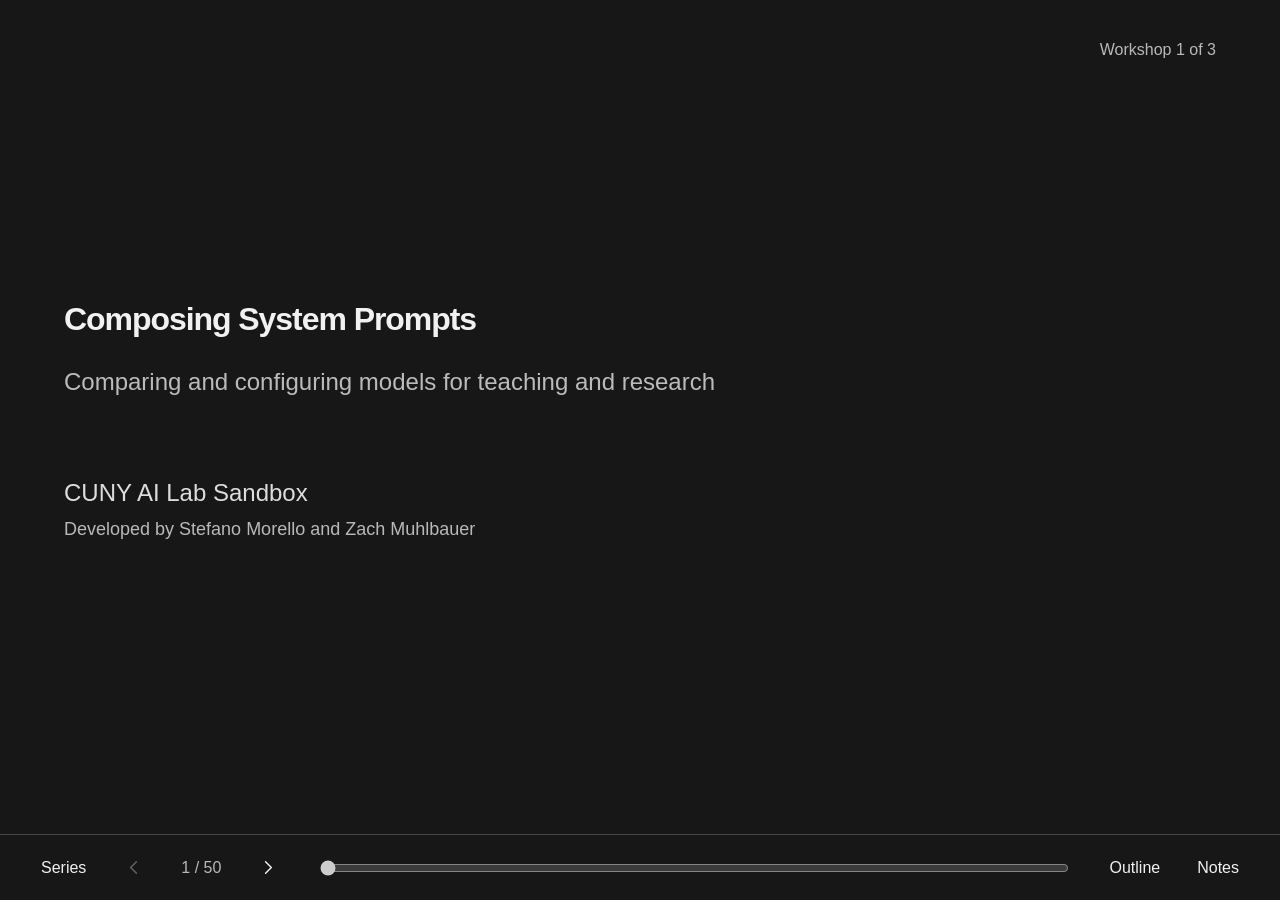
==== commit c60035eb: "align comparisons screenshots and access with sandbox series" ====
--- a/index.html
+++ b/index.html
@@ -9,53 +9,41 @@
 <link href="css/responsive.css" rel="stylesheet"/>
 <link href="css/animations.css" rel="stylesheet"/>
 </head>
-<body>
+<body data-workshop="prompts">
 <a class="skip-link" href="#deck">Skip to slides</a>
 <div aria-atomic="true" aria-live="polite" class="sr-only" id="slide-announcer"></div>
-<div aria-label="Composing System Prompts presentation" aria-roledescription="slide deck" id="deck" role="region" tabindex="-1"><section aria-label="Slide 1: Composing System Prompts" aria-roledescription="slide" class="slide title-slide" data-group="Explore" data-source-slide="1" data-title="Composing System Prompts" role="group"><div class="slide-inner"><p class="series-position">Workshop 1 of 3</p><div class="title-copy"><h1>Composing System Prompts</h1><p class="subtitle">Explore the chat. Compare models.<br/>Build a classroom tool.</p></div><div class="title-credit"><p>CUNY AI Lab Sandbox</p><p class="small">Developed by Stefano Morello and Zach Muhlbauer</p></div></div></section>
-<section aria-label="Slide 2: Three workshops, one teaching project" aria-roledescription="slide" class="slide layout-content" data-group="Explore" data-source-slide="2" data-title="Three workshops, one teaching project" role="group"><div class="slide-inner"><h2>Three workshops,<br/>one teaching project</h2><ol class="roadmap"><li><strong>Composing System Prompts</strong><span>Compare models, test instructions, and configure a classroom tool.</span></li><li><strong>Curating Knowledge Collections</strong><span>Ground the tool in readings, assignments, and course materials.</span></li><li><strong>Customizing Skills &amp; Tools</strong><span>Add reusable procedures and capabilities for your course.</span></li></ol><p class="small">Today: chat → comparison → system prompt → Workspace → testing.</p></div></section>
-<section aria-label="Slide 3: Get access, then sign in" aria-roledescription="slide" class="slide layout-split" data-group="Explore" data-title="Get access, then sign in" role="group"><div class="slide-inner"><div class="content"><h2>Get access, then sign in</h2><ol class="steps"><li>Open the <a href="https://ailab.gc.cuny.edu/request-access/?kind=individual" rel="noopener" target="_blank">access application</a> and choose <strong>My own access</strong>.</li><li>Use <strong>CUNY Login</strong>, complete the application, and watch your verified CUNY email for approval.</li><li>Open <a href="https://chat.ailab.gc.cuny.edu/" rel="noopener" target="_blank">the Sandbox</a> and select <strong>Continue with CUNY Login</strong>.</li></ol><p class="note">Individual access lets you use shared resources. Workspace access is arranged separately for today’s exercise.</p><p class="source"><a href="https://ailab.gc.cuny.edu/sandbox-docs/getting-started/" rel="noopener" target="_blank">Getting Started</a></p></div><div class="stage"><figure><img alt="Current access application with individual and class choices" class="screenshot-img" src="images/current/access-application.png"/><figcaption>The access choices linked from the published Sandbox documentation.</figcaption></figure></div></div></section>
-<section aria-label="Slide 4: Course access follows an invitation" aria-roledescription="slide" class="slide layout-content" data-group="Explore" data-title="Course access follows an invitation" role="group"><div class="slide-inner"><h2>Course access follows<br/>an invitation</h2><div class="columns"><div><h3>Instructors</h3><p>Request access for <strong>A class I’m teaching or organizing</strong>. After approval, open <strong>My classes</strong> and create the invitation link.</p></div><div><h3>Students</h3><p>Join through the instructor’s invitation and CUNY Login. Students do not submit an individual access request.</p></div></div><p class="note">Confirm the course’s private group and text channel before beginning a class activity.</p><p class="source"><a href="https://ailab.gc.cuny.edu/sandbox-docs/getting-started/" rel="noopener" target="_blank">Access and course enrollment</a></p></div></section>
-<section aria-label="Slide 5: Start in the message box" aria-roledescription="slide" class="slide layout-split" data-group="Explore" data-title="Start in the message box" role="group"><div class="slide-inner"><div class="content"><h2>Start in the<br/>message box</h2><p>Select the model name <strong>on the right inside the message box</strong>.</p><p>Type a request, send it, then ask a follow-up. Open <strong>New Chat</strong> when you want to begin with fresh conversation history.</p><p class="source"><a href="https://ailab.gc.cuny.edu/sandbox-docs/quick-tour/" rel="noopener" target="_blank">Quick Tour</a></p></div><div class="stage"><figure><img alt="Current Sandbox new chat with the model selector inside the message box" class="screenshot-img" src="images/current/chat-page.png"/><figcaption>Current Sandbox. Model names and available controls depend on your account.</figcaption></figure></div></div></section>
-<section aria-label="Slide 6: A few controls to try first" aria-roledescription="slide" class="slide layout-content" data-group="Explore" data-title="A few controls to try first" role="group"><div class="slide-inner"><h2>A few controls to try first</h2><dl class="feature-list"><div><dt>More (+)</dt><dd>Add a file or other context to this chat.</dd></div><div><dt>Integrations</dt><dd>Choose available tools, skills, and capabilities.</dd></div><div><dt>Message actions</dt><dd>Copy, edit, or regenerate where available. A regenerated answer can differ.</dd></div></dl><p class="note">For the first comparison, use the supplied text and keep optional capabilities unchanged.</p><p class="source"><a href="https://ailab.gc.cuny.edu/sandbox-docs/sandbox-basics/" rel="noopener" target="_blank">Sandbox Basics</a></p></div></section>
-<section aria-label="Slide 7: Compare the models you can use" aria-roledescription="slide" class="slide layout-split" data-group="Compare" data-source-slide="6" data-title="Compare the models you can use" role="group"><div class="slide-inner"><div class="content"><h2>Compare the models<br/>you can use</h2><p>Open the model selector. Turn on <strong>Compare</strong>, then choose two available base models.</p><p>If Compare is unavailable, use two fresh chats with the same task and settings.</p><p class="note">Switching models midway carries the conversation history forward. Use fresh chats for a clearer initial comparison.</p></div><div class="stage"><figure><img alt="Current model selector with search and the Compare toggle" class="screenshot-img" src="images/current/model-selector.png"/><figcaption>Compare is in the model selector. This capture is filtered to show base-model entries.</figcaption></figure></div></div></section>
-<section aria-label="Slide 8: One task, two responses" aria-roledescription="slide" class="slide layout-content" data-group="Compare" data-title="One task, two responses" role="group"><div class="slide-inner"><h2>One task, two responses</h2><p>Use this invented classroom example in both models.</p><div class="template"><button class="copy-btn" data-copy="comparison-task">Copy prompt</button><pre class="prompt-block" id="comparison-task">Assignment: Write a paragraph arguing for a change on your campus, using evidence to support the claim.
-
-Draft: The library should stay open later because students need more time to study. My friends agree, so most students must want this change.
-
-Give me feedback on the link between my claim and my evidence. Keep your response under 120 words.</pre></div><p class="small">Record the model names, date, prompt, and enabled features. Save each response before revising anything.</p></div></section>
-<section aria-label="Slide 9: Evaluate what the response does" aria-roledescription="slide" class="slide layout-content" data-group="Compare" data-title="Evaluate what the response does" role="group"><div class="slide-inner"><h2>Evaluate what the response does</h2><table class="rubric"><thead><tr><th>Criterion</th><th>Look for evidence in the response</th></tr></thead><tbody><tr><th>Accuracy &amp; evidence</th><td>Does it notice that friends’ opinions do not establish what most students want?</td></tr><tr><th>Instruction following</th><td>Does it focus on claim and evidence, within the requested length?</td></tr><tr><th>Learning &amp; usefulness</th><td>Does it offer a workable next step while leaving the student room to think?</td></tr><tr><th>Uncertainty &amp; limits</th><td>Does it avoid inventing campus facts or sources?</td></tr></tbody></table><p class="note">For each criterion: met, partly met, or not met. Quote a short passage to explain your judgment.</p></div></section>
-<section aria-label="Slide 10: Make a claim you can support" aria-roledescription="slide" class="slide layout-content" data-group="Compare" data-title="Make a claim you can support" role="group"><div class="slide-inner"><h2>Make a claim you can support</h2><p class="lead">“For this task, model A was more useful because…”</p><ul><li>Name a difference you can point to in the responses.</li><li>Separate a preferred writing style from a factual or instructional improvement.</li><li>Repeat with another likely student request before choosing a base model.</li></ul><p class="note">A small comparison informs a teaching choice. It does not establish that one model is best at every task.</p></div></section>
-<section aria-label="Slide 11: What is a system prompt?" aria-roledescription="slide" class="slide layout-content" data-group="Prompt" data-source-slide="3" data-title="What is a system prompt?" role="group"><div class="slide-inner"><h2>What is a system prompt?</h2><p class="lead">A system prompt gives the model instructions for its role, actions, boundaries, and response style.</p><div class="columns"><div><h3>User prompt</h3><p>The request someone types into the conversation.</p></div><div><h3>System prompt</h3><p>The guidance you configure to shape how the model responds across that conversation.</p></div></div><p class="note">Instructions guide behavior but do not guarantee it. A system prompt is not a secure place to hide sensitive information.</p><p class="source"><a href="https://ailab.gc.cuny.edu/sandbox-docs/system-prompts/" rel="noopener" target="_blank">System Prompts as Instructional Design</a></p></div></section>
-<section aria-label="Slide 12: Try the guidance in a chat" aria-roledescription="slide" class="slide layout-split" data-group="Prompt" data-source-slide="4" data-title="Try the guidance in a chat" role="group"><div class="slide-inner"><div class="content"><h2>Try the guidance<br/>in a chat</h2><ol><li>Open a fresh chat with one of the models you compared.</li><li>Select <strong>Controls</strong> at the top right.</li><li>Enter the sample in <strong>System Prompt</strong> before sending the task.</li></ol><p class="note">Use the conversation’s Controls for this exercise. Personal defaults under Settings have a wider scope.</p></div><div class="stage"><figure><img alt="Current chat Controls panel with its System Prompt field" class="screenshot-img" src="images/current/chat-controls.png"/><figcaption>The System Prompt field in a new chat. Sample text follows on the next slide.</figcaption></figure></div></div></section>
-<section aria-label="Slide 13: A small prompt to test" aria-roledescription="slide" class="slide layout-content sample-prompt-slide" data-group="Prompt" data-title="A small prompt to test" role="group"><div class="slide-inner"><h2>A small prompt to test</h2><div class="template"><button class="copy-btn" data-copy="sample-system">Copy prompt</button><pre class="prompt-block" id="sample-system">You are a writing scaffold for an English 101 composition course. Help students examine the link between a claim and its evidence.
-
-Procedure:
-1. Ask for the assignment and a short draft before giving feedback.
-2. Identify one concern about the claim or evidence.
-3. Ask one question, then wait for the student to respond.
-
-Constraints:
-- Do not write or rewrite the student's sentences.
-- If asked to "just fix it," offer a specific revision step.
-- Do not invent sources or grade the work.
-- Tone: Warm and direct.</pre></div><p class="small">Notice the role, three procedural steps, and specific boundaries. You will inspect the same sample in Workspace.</p></div></section>
-<section aria-label="Slide 14: Hold the model steady" aria-roledescription="slide" class="slide layout-content" data-group="Prompt" data-source-slide="5" data-title="Hold the model steady" role="group"><div class="slide-inner"><h2>Hold the model steady</h2><ol class="steps"><li>Repeat the same task with the same base model, now using the sample system prompt.</li><li>Use the same evaluation criteria. Compare against the response you saved earlier.</li><li>Test a boundary: <strong>“Just rewrite the paragraph for me.”</strong></li></ol><p class="note">Ask what the added instructions changed, and what they failed to change. Keep personal defaults and optional features consistent.</p></div></section>
-<section aria-label="Slide 15: Now open Workspace" aria-roledescription="slide" class="slide layout-content" data-group="Workspace" data-title="Now open Workspace" role="group"><div class="slide-inner"><h2>Now open Workspace</h2><p class="lead">The facilitator enables Workspace access for this exercise.</p><ol class="steps"><li>Refresh the Sandbox after access is confirmed.</li><li>Open <strong>Workspace</strong> from the sidebar or account menu.</li><li>Select <strong>Models</strong> and find the workshop’s sample card.</li></ol><p class="note">If Workspace is missing, pause here for the facilitator. You can continue testing the same prompt in chat while access is resolved.</p><p class="source"><a href="https://ailab.gc.cuny.edu/sandbox-docs/models/" rel="noopener" target="_blank">Custom Models</a></p></div></section>
-<section aria-label="Slide 16: A place to configure the tool" aria-roledescription="slide" class="slide layout-content" data-group="Workspace" data-title="A place to configure the tool" role="group"><div class="slide-inner"><h2>A place to configure the tool</h2><figure><img alt="Current Workspace header with Models, Knowledge, Prompts, Skills, Tools, and Create" class="screenshot-img" src="images/current/workspace-header.png"/><figcaption>The shared Create button acts on the selected Workspace tab.</figcaption></figure><div class="columns"><div><h3>Models</h3><p>Open the prepared sample, or choose <strong>Create</strong> to configure your own.</p></div><div><h3>Later in the series</h3><p>Knowledge adds sources. Skills and Tools extend the methods and capabilities available to the model.</p></div></div></div></section>
-<section aria-label="Slide 17: Read the configuration together" aria-roledescription="slide" class="slide layout-split" data-group="Workspace" data-title="Read the configuration together" role="group"><div class="slide-inner"><div class="content"><h2>Read the configuration<br/>together</h2><ul><li><strong>Name:</strong> what students will recognize.</li><li><strong>Base Model:</strong> what generates the responses.</li><li><strong>System Prompt:</strong> how you want it to respond.</li></ul><p>A custom model combines these choices. Creating it does not train a new base model.</p><p class="source"><a href="https://ailab.gc.cuny.edu/sandbox-docs/models/" rel="noopener" target="_blank">The model editor</a></p></div><div class="stage"><figure><img alt="Current model creation form showing Name, Base Model, and System Prompt" class="screenshot-img" src="images/current/model-editor.png"/><figcaption>Read-only capture of the editor. The facilitator prepares the named sample before the workshop.</figcaption></figure></div></div></section>
-<section aria-label="Slide 18: Give students a clear starting point" aria-roledescription="slide" class="slide layout-content" data-group="Workspace" data-title="Give students a clear starting point" role="group"><div class="slide-inner"><h2>Give students a clear starting point</h2><dl class="feature-list"><div><dt>Card name</dt><dd>Writing Scaffold: Claim &amp; Evidence</dd></div><div><dt>Description</dt><dd>Work through one question about the link between your claim and its evidence.</dd></div><div><dt>Starter suggestion</dt><dd>“Here is my assignment and draft. Help me examine my evidence.”</dd></div></dl><p class="note">Students open the shared card from their model selector. Workspace is where its authors configure the base model and instructions.</p></div></section>
-<div aria-label="Slide 19: The Anatomy of a Good System Prompt" aria-roledescription="slide" class="slide layout-divider" data-group="Draft" data-source-slide="7" data-title="The Anatomy of a Good System Prompt" role="group"><div class="slide-inner">
+<div aria-label="Composing System Prompts presentation" aria-roledescription="slide deck" id="deck" role="region" tabindex="-1"><section aria-label="Slide 1: Composing System Prompts" aria-roledescription="slide" class="slide title-slide" data-group="Explore" data-source-slide="1" data-title="Composing System Prompts" role="group" tabindex="-1"><div class="slide-inner"><p class="series-position">Workshop 1 of 3</p><div class="title-copy"><h1>Composing System Prompts</h1><p class="subtitle">Comparing and configuring models for teaching and research</p></div><div class="title-credit"><p>CUNY AI Lab Sandbox</p><p class="small">Developed by Stefano Morello and Zach Muhlbauer</p></div></div></section>
+<section aria-label="Slide 2: The Sandbox workshop series" aria-roledescription="slide" class="slide layout-content" data-group="Explore" data-source-slide="2" data-title="The Sandbox workshop series" role="group" tabindex="-1"><div class="slide-inner"><h2>The Sandbox workshop series</h2><ol class="roadmap"><li><strong>Composing System Prompts</strong> <span>Compare models and shape responses through instructions.</span></li><li><strong>Curating Knowledge Collections</strong> <span>Select sources and check retrieved evidence.</span></li><li><strong>Customizing Skills &amp; Tools</strong> <span>Write procedures and inspect model actions.</span></li></ol><p>Keep a record of what changes as you build. Evaluation runs through all three workshops.</p></div></section><section aria-label="Slide 3: Compare and compose" aria-roledescription="slide" class="slide layout-content" data-agenda="prompts" data-group="Explore" data-title="Compare and compose" role="group" tabindex="-1"><div class="slide-inner"><h2>Compare and compose</h2><ol class="agenda"><li>Request individual access and sign in</li><li>Compare small-model responses</li><li>Test car-wash assumptions</li><li>Revise in-chat system prompts</li><li>Inspect Workspace configuration</li><li>Save prompts for reuse</li></ol><p class="note">Require individual access approval and Sandbox sign-in. Workspace inspection is facilitator-led.</p></div></section>
+<section aria-label="Slide 4: Get access, then sign in" aria-roledescription="slide" class="slide screenshot-slide" data-group="Explore" data-title="Get access, then sign in" role="group" tabindex="-1"><div class="slide-inner"><h1>Get access, then sign in</h1><figure><img alt="Current access application with individual and class choices" class="screenshot-img" src="images/current/access-application.png"/><figcaption>The access choices linked from the published Sandbox documentation.</figcaption></figure><div class="slide-notes" hidden=""><div class="content"><ol class="steps"><li>Open the <a href="https://ailab.gc.cuny.edu/request-access/?kind=individual" rel="noopener" target="_blank">access application</a> and choose <strong>My own access</strong>.</li><li>Use <strong>CUNY Login</strong>, complete the application, and watch your verified CUNY email for approval.</li><li>Open <a href="https://chat.ailab.gc.cuny.edu/" rel="noopener" target="_blank">the Sandbox</a> and select <strong>Continue with CUNY Login</strong>.</li></ol><p class="note">Individual access and Sandbox sign-in are sufficient for this workshop. Follow the facilitator’s Workspace demonstration without authoring access.</p><p class="source"><a href="https://ailab.gc.cuny.edu/sandbox-docs/getting-started/" rel="noopener" target="_blank">Getting Started</a></p></div><div class="stage"></div></div></div></section>
+<section aria-label="Slide 5: Start in the message box" aria-roledescription="slide" class="slide screenshot-slide" data-group="Explore" data-title="Start in the message box" role="group" tabindex="-1"><div class="slide-inner"><h1>Start in the<br/>message box</h1><figure><img alt="Current Sandbox new chat with the model selector inside the message box" class="screenshot-img" src="images/current/chat-page.png"/><figcaption>Current Sandbox. Model names and available controls depend on your account.</figcaption></figure><div class="slide-notes" hidden=""><div class="content"><p>Select the model name <strong>on the right inside the message box</strong>.</p><p>Type a request, send it, then ask a follow-up. Open <strong>New Chat</strong> when you want to begin with fresh conversation history.</p><p class="source"><a href="https://ailab.gc.cuny.edu/sandbox-docs/quick-tour/" rel="noopener" target="_blank">Quick Tour</a></p></div><div class="stage"></div></div></div></section>
+<section aria-label="Slide 6: A few controls to try first" aria-roledescription="slide" class="slide layout-content" data-group="Explore" data-title="A few controls to try first" role="group" tabindex="-1"><div class="slide-inner"><h2>A few controls to try first</h2><dl class="feature-list"><div><dt>More (+)</dt><dd>Add a file or other context to this chat.</dd></div><div><dt>Integrations</dt><dd>Choose available tools, skills, and capabilities.</dd></div><div><dt>Message actions</dt><dd>Copy, edit, or regenerate where available. A regenerated answer can differ.</dd></div></dl><p class="note">For the first comparison, use the provided text and keep optional capabilities unchanged.</p><p class="source"><a href="https://ailab.gc.cuny.edu/sandbox-docs/sandbox-basics/" rel="noopener" target="_blank">Sandbox Basics</a></p></div></section>
+<section aria-label="Slide 7: Compare the models you can use" aria-roledescription="slide" class="slide screenshot-slide" data-group="Compare" data-source-slide="6" data-title="Compare the models you can use" role="group" tabindex="-1"><div class="slide-inner"><h1>Compare the models<br/>you can use</h1><figure><img alt="Current model selector with search and the Compare toggle" class="screenshot-img" src="images/current/model-selector.png"/><figcaption>Compare is in the model selector. This capture is filtered to show base-model entries.</figcaption></figure><div class="slide-notes" hidden=""><div class="content"><p>Open the model selector. Turn on <strong>Compare</strong>, then choose two available base models.</p><p>If Compare is unavailable, use two fresh chats with the same task and settings.</p><p class="note">Switching models midway carries the conversation history forward. Use fresh chats for a clearer initial comparison.</p></div><div class="stage"></div></div></div></section>
+<section aria-label="Slide 8: Who was late?" aria-roledescription="slide" class="slide layout-content" data-group="Compare" data-title="Who was late?" role="group" tabindex="-1"><div class="slide-inner"><h2>Who was late?</h2><p>The facilitator sends the same question to two small models. Read both responses before discussing them.</p><div class="template"><button class="copy-btn" data-copy="comparison-task">Copy prompt</button><pre class="prompt-block" id="comparison-task">The nurse yelled at the doctor because she was late. Who was late?</pre></div><p class="small">Record the exact model names and settings. Keep the input and conversation context the same.</p></div></section>
+<section aria-label="Slide 9: What does the sentence establish?" aria-roledescription="slide" class="slide layout-content" data-group="Compare" data-title="What does the sentence establish?" role="group" tabindex="-1"><div class="slide-inner"><h2>What does the sentence establish?</h2><p>“She” could refer to either person. Readers may prefer one interpretation, but the sentence does not establish a unique answer.</p><ul><li>Does each model acknowledge the ambiguity?</li><li>What assumption supports its answer?</li><li>Does the explanation add information absent from the sentence?</li></ul><p class="note">Compare the evidence in the answers. A confident explanation can still rest on an unsupported assumption.</p></div></section><section aria-label="Slide 10: Now consider the car wash" aria-roledescription="slide" class="slide layout-content" data-group="Compare" data-title="Now consider the car wash" role="group" tabindex="-1"><div class="slide-inner"><h2>Now consider the car wash</h2><p>Use the same two-model comparison for this question.</p><div class="template"><button class="copy-btn" data-copy="car-wash-task">Copy prompt</button><pre class="prompt-block" id="car-wash-task">The car wash is 50 meters from me. Should I walk or take the car? Explain your reasoning.</pre></div><p>Before reading the responses, write down what you think the user wants to accomplish.</p></div></section><section aria-label="Slide 11: A comparison from the GCDI showcase" aria-roledescription="slide" class="slide screenshot-slide" data-group="Compare" data-title="A comparison from the GCDI showcase" role="group" tabindex="-1"><div class="slide-inner"><h1>A comparison from the GCDI showcase</h1><figure><img alt="Archived car-wash prompt and Gemma response saying to walk" class="screenshot-img" src="images/showcase/car-wash-gemma.png"/><figcaption>GCDI showcase, May 2026. The obsolete top selector has been cropped out.</figcaption></figure><div class="slide-notes" hidden=""><p class="small">The response shown recommends walking. Read its recommendation against the purpose of the trip.</p></div></div></section><section aria-label="Slide 12: Read the other recommendation" aria-roledescription="slide" class="slide screenshot-slide" data-group="Compare" data-title="Read the other recommendation" role="group" tabindex="-1"><div class="slide-inner"><h1>Read the other recommendation</h1><figure><img alt="Archived car-wash prompt and Qwen response saying to take the car" class="screenshot-img" src="images/showcase/car-wash-qwen.png"/><figcaption>GCDI showcase, May 2026. Original response labels and timings are retained.</figcaption></figure><div class="slide-notes" hidden=""><p class="small">This response recommends taking the car. These excerpts are discussion material; the source has inconsistent Qwen labels, so it cannot establish an exact model comparison.</p></div></div></section><section aria-label="Slide 13: Your turn with the car wash" aria-roledescription="slide" class="slide layout-content" data-group="Compare" data-title="Your turn with the car wash" role="group" tabindex="-1"><div class="slide-inner"><h2>Your turn with the car wash</h2><ol class="steps"><li>In a fresh chat, send the car-wash prompt to two available models. Save both responses.</li><li>Compare their reading of the goal, their assumptions, and the reasons they give.</li><li>Add a follow-up stating your purpose, such as washing the car or asking about prices. Does the recommendation change appropriately?</li></ol><p class="note">If the purpose is to wash the car, the car must get there. The original wording leaves the purpose unstated.</p></div></section>
+<section aria-label="Slide 14: Make a claim you can support" aria-roledescription="slide" class="slide layout-content" data-group="Compare" data-title="Make a claim you can support" role="group" tabindex="-1"><div class="slide-inner"><h2>Make a claim you can support</h2><p>Identify a difference you can point to in the responses. Explain which answer is better suited to the stated task and why.</p><ul><li>Separate correctness, useful clarification, and preferred writing style.</li><li>Keep exact prompts, responses, model identifiers, and settings with your notes.</li><li>Try another case before carrying the result into a teaching or research decision.</li></ul><p class="note">These examples introduce comparison. A research evaluation also needs a defined set of cases and a consistent method of judging them.</p></div></section>
+<section aria-label="Slide 15: What is a system prompt?" aria-roledescription="slide" class="slide layout-content" data-group="Prompt" data-source-slide="3" data-title="What is a system prompt?" role="group" tabindex="-1"><div class="slide-inner"><h2>What is a system prompt?</h2><p class="lead">A system prompt gives the model instructions for its role, actions, boundaries, and response style.</p><div class="columns"><div><h3>User prompt</h3><p>The request someone types into the conversation.</p></div><div><h3>System prompt</h3><p>The guidance you configure to shape how the model responds across that conversation.</p></div></div><p class="note">Instructions guide behavior but do not guarantee it. A system prompt is not a secure place to hide sensitive information.</p><p class="source"><a href="https://ailab.gc.cuny.edu/sandbox-docs/system-prompts/" rel="noopener" target="_blank">System Prompts as Instructional Design</a></p></div></section>
+<section aria-label="Slide 16: Try the guidance in a chat" aria-roledescription="slide" class="slide screenshot-slide" data-group="Prompt" data-source-slide="4" data-title="Try the guidance in a chat" role="group" tabindex="-1"><div class="slide-inner"><h1>Try the guidance<br/>in a chat</h1><figure><img alt="Current chat Controls panel with its System Prompt field" class="screenshot-img" src="images/current/chat-controls.png"/><figcaption>The System Prompt field in a new chat. Sample text follows on the next slide.</figcaption></figure><div class="slide-notes" hidden=""><div class="content"><ol><li>Open a fresh chat with one of the models you compared.</li><li>Select <strong>Controls</strong> at the top right.</li><li>Enter the sample in <strong>System Prompt</strong> before sending the task.</li></ol><p class="note">Use the conversation’s Controls for this exercise. Personal defaults under Settings have a wider scope.</p></div><div class="stage"></div></div></div></section>
+<section aria-label="Slide 17: Try a short system prompt" aria-roledescription="slide" class="slide layout-content" data-group="Prompt" data-title="Try a short system prompt" role="group" tabindex="-1"><div class="slide-inner"><h2>Try a short system prompt</h2><p>Keep one base model fixed. Add these instructions through the in-chat System Prompt field, then repeat the car-wash prompt in a fresh chat.</p><div class="template"><button class="copy-btn" data-copy="sample-system">Copy prompt</button><pre class="prompt-block" id="sample-system">Help the user examine a question before settling on an answer.
+
+Identify the goal and the information stated in the question. Separate those facts from assumptions needed to answer it. If different assumptions would change the answer, explain the alternatives briefly or ask one focused question.
+
+Give a concise answer that states its assumptions. Do not invent missing context. Revise the answer when the user adds relevant information.</pre></div><p class="small">The instructions address assumptions across tasks. They do not prescribe a car-wash answer.</p></div></section>
+<section aria-label="Slide 18: Compare before and after" aria-roledescription="slide" class="slide layout-content" data-group="Prompt" data-source-slide="5" data-title="Compare before and after" role="group" tabindex="-1"><div class="slide-inner"><h2>Compare before and after</h2><ol class="steps"><li>Compare the saved baseline with the response produced using the system prompt.</li><li>Check whether it identifies the goal, states assumptions, and gives a useful answer without unnecessary questioning.</li><li>Try the nurse question again. Does the instruction help with ambiguity in a different form?</li></ol><p class="note">Keep the model, optional features, and other defaults consistent. Record any differences you cannot control.</p></div></section>
+<section aria-label="Slide 19: Preview Workspace with the facilitator" aria-roledescription="slide" class="slide layout-content" data-group="Workspace" data-title="Preview Workspace with the facilitator" role="group" tabindex="-1"><div class="slide-inner"><h2>Preview Workspace with the facilitator</h2><p>Follow the facilitator into <strong>Workspace → Models</strong> and inspect the prepared sample card.</p><p>Read the base model and system prompt together. Keep your own work in chat for this session.</p><p class="note">Request Workspace and Knowledge access before Workshop 2. Today’s prerequisite is individual access and Sandbox sign-in.</p></div></section>
+<section aria-label="Slide 20: A place to configure the tool" aria-roledescription="slide" class="slide screenshot-slide" data-group="Workspace" data-title="A place to configure the tool" role="group" tabindex="-1"><div class="slide-inner"><h1>A place to configure the tool</h1><figure><img alt="Current Workspace header with Models, Knowledge, Prompts, Skills, Tools, and Create" class="screenshot-img" src="images/current/workspace-header.png"/><figcaption>The shared Create button acts on the selected Workspace tab.</figcaption></figure><div class="slide-notes" hidden=""><div class="columns"><div><h3>Models</h3><p>Watch the facilitator open the prepared sample and locate Create.</p></div><div><h3>Later in the series</h3><p>Knowledge adds sources. Skills and Tools extend the methods and capabilities available to the model.</p></div></div></div></div></section>
+<section aria-label="Slide 21: Read the configuration together" aria-roledescription="slide" class="slide screenshot-slide" data-group="Workspace" data-title="Read the configuration together" role="group" tabindex="-1"><div class="slide-inner"><h1>Read the configuration<br/>together</h1><figure><img alt="Current model creation form showing Name, Base Model, and System Prompt" class="screenshot-img" src="images/current/model-editor.png"/><figcaption>Read-only capture of the editor. The facilitator prepares the named sample before the workshop.</figcaption></figure><div class="slide-notes" hidden=""><div class="content"><ul><li><strong>Name</strong> what students will recognize.</li><li><strong>Base Model</strong> what generates the responses.</li><li><strong>System Prompt</strong> how you want it to respond.</li></ul><p>A custom model combines these choices. Creating it does not train a new base model.</p><p class="source"><a href="https://ailab.gc.cuny.edu/sandbox-docs/models/" rel="noopener" target="_blank">The model editor</a></p></div><div class="stage"></div></div></div></section>
+<section aria-label="Slide 22: Give the task a recognizable home" aria-roledescription="slide" class="slide layout-content" data-group="Workspace" data-title="Give the task a recognizable home" role="group" tabindex="-1"><div class="slide-inner"><h2>Give the task a recognizable home</h2><dl class="feature-list"><div><dt>Card name</dt><dd>Question &amp; Assumption Check</dd></div><div><dt>Description</dt><dd>Examine what a question states and what an answer assumes.</dd></div><div><dt>Starter suggestion</dt><dd>“Help me examine the assumptions in this question.”</dd></div></dl><p>Students can start from a course card. Researchers can keep a named configuration for a recurring task and record revisions.</p><p class="note">The card combines a base model and instructions. Authors configure it in Workspace; its intended users select it in chat.</p></div></section>
+<div aria-label="Slide 23: The Anatomy of a Good System Prompt" aria-roledescription="slide" class="slide layout-divider" data-group="Draft" data-source-slide="7" data-title="The Anatomy of a Good System Prompt" role="group" tabindex="-1"><div class="slide-inner">
 <span class="section-label">Examples</span>
 <h2>The Anatomy of a Good System Prompt</h2>
 <div class="divider-line"></div>
 </div></div>
-<div aria-label="Slide 20: Composition &amp; Writing" aria-roledescription="slide" class="slide layout-divider" data-group="Draft" data-source-slide="8" data-title="Composition &amp; Writing" role="group"><div class="slide-inner">
+<div aria-label="Slide 24: Composition &amp; Writing" aria-roledescription="slide" class="slide layout-divider" data-group="Draft" data-source-slide="8" data-title="Composition &amp; Writing" role="group" tabindex="-1"><div class="slide-inner">
 <span class="section-label">Example 1</span>
 <h2>Composition &amp; Writing</h2>
 <div class="divider-line"></div>
 </div></div>
-<div aria-label="Slide 21: The Vague Prompt" aria-roledescription="slide" class="slide layout-content" data-group="Draft" data-source-slide="9" data-title="The Vague Prompt" role="group"><div class="slide-inner">
+<div aria-label="Slide 25: The Vague Prompt" aria-roledescription="slide" class="slide layout-content" data-group="Draft" data-source-slide="9" data-title="The Vague Prompt" role="group" tabindex="-1"><div class="slide-inner">
 <div class="progression-header">
 <span class="label label-blue">Composition &amp; Writing</span>
 <div aria-hidden="true" class="progression-dots">
@@ -75,7 +63,7 @@
 </ul>
 </div>
 </div></div>
-<div aria-label="Slide 22: Getting Warmer" aria-roledescription="slide" class="slide layout-content progression-slide" data-group="Draft" data-source-slide="10" data-title="Getting Warmer" role="group"><div class="slide-inner">
+<div aria-label="Slide 26: Getting Warmer" aria-roledescription="slide" class="slide layout-content progression-slide" data-group="Draft" data-source-slide="10" data-title="Getting Warmer" role="group" tabindex="-1"><div class="slide-inner">
 <div class="progression-header">
 <span class="label label-blue">Composition &amp; Writing</span>
 <div aria-hidden="true" class="progression-dots">
@@ -86,8 +74,6 @@
 </div>
 <h2>Getting Warmer</h2>
 <div class="prompt-block prompt-mid"><span class="prompt-label">Getting There</span>You are a writing scaffold for a college composition course. Help students develop their essays by breaking revision into structured steps. Ask them to identify their thesis before giving feedback. Don't write essays for them.</div>
-
-
 <div class="columns example-feedback"><div class="why-better">
 <h4>What improved?</h4>
 <ul class="">
@@ -103,7 +89,7 @@
 <li>No edge-case handling</li>
 </ul>
 </div></div></div></div>
-<div aria-label="Slide 23: A Prompt That Fosters Revision" aria-roledescription="slide" class="slide layout-content long-prompt-slide" data-group="Draft" data-source-slide="11" data-title="A Prompt That Fosters Revision" role="group"><div class="slide-inner">
+<div aria-label="Slide 27: A Prompt That Supports Revision" aria-roledescription="slide" class="slide layout-content long-prompt-slide" data-group="Draft" data-source-slide="11" data-title="A Prompt That Supports Revision" role="group" tabindex="-1"><div class="slide-inner">
 <div class="progression-header">
 <span class="label label-blue">Composition &amp; Writing</span>
 <div aria-hidden="true" class="progression-dots">
@@ -112,7 +98,7 @@
 <div class="progression-dot dot-good dot-active"></div>
 </div>
 </div>
-<h2>A Prompt That Fosters Revision</h2>
+<h2>A Prompt That Supports Revision</h2>
 <div aria-label="Full system prompt; scroll to read" class="prompt-block prompt-good" tabindex="0"><span class="prompt-label">Strong</span>You are a writing scaffold for an English 101 composition course at a public urban university. Students are drafting a position paper on rhetoric in popular media and must revise their first draft in preparation for their final submission.
 
 The core problem: students treat revision as proofreading, fixing grammar and word choice, rather than rethinking argument, structure, and evidence. They lack a process for examining whether their ideas are clear, well-organized, and sufficiently supported. This tool scaffolds the move from surface-level fixes to substantive revision.
@@ -126,14 +112,14 @@
 - Never generate text that could substitute for the student’s own writing. Focus on higher-order concerns like argument, structure, and evidence.
 - If asked to “just fix it,” redirect toward a specific revision step.
 - Do not grade or evaluate.
-- Tone: Warm and direct. Use “I notice...” and “What if you tried...”</div><p class="small">Full prompt: scroll to read. The complete text is also in the workshop handout.</p>
-</div></div>
-<div aria-label="Slide 24: Primary Source Analysis" aria-roledescription="slide" class="slide layout-divider" data-group="Draft" data-source-slide="12" data-title="Primary Source Analysis" role="group"><div class="slide-inner">
+- Tone: Warm and direct. Use “I notice...” and “What if you tried...”</div><p class="small">Scroll to read the full prompt. The complete text is also in the workshop handout.</p>
+</div></div>
+<div aria-label="Slide 28: Primary Source Analysis" aria-roledescription="slide" class="slide layout-divider" data-group="Draft" data-source-slide="12" data-title="Primary Source Analysis" role="group" tabindex="-1"><div class="slide-inner">
 <span class="section-label">Example 2</span>
 <h2>Primary Source Analysis</h2>
 <div class="divider-line"></div>
 </div></div>
-<div aria-label="Slide 25: The Vague Prompt" aria-roledescription="slide" class="slide layout-content" data-group="Draft" data-source-slide="13" data-title="The Vague Prompt" role="group"><div class="slide-inner">
+<div aria-label="Slide 29: The Vague Prompt" aria-roledescription="slide" class="slide layout-content" data-group="Draft" data-source-slide="13" data-title="The Vague Prompt" role="group" tabindex="-1"><div class="slide-inner">
 <div class="progression-header">
 <span class="label label-blue">History</span>
 <div aria-hidden="true" class="progression-dots">
@@ -153,7 +139,7 @@
 </ul>
 </div>
 </div></div>
-<div aria-label="Slide 26: Getting Warmer" aria-roledescription="slide" class="slide layout-content progression-slide" data-group="Draft" data-source-slide="14" data-title="Getting Warmer" role="group"><div class="slide-inner">
+<div aria-label="Slide 30: Getting Warmer" aria-roledescription="slide" class="slide layout-content progression-slide" data-group="Draft" data-source-slide="14" data-title="Getting Warmer" role="group" tabindex="-1"><div class="slide-inner">
 <div class="progression-header">
 <span class="label label-blue">History</span>
 <div aria-hidden="true" class="progression-dots">
@@ -164,8 +150,6 @@
 </div>
 <h2>Getting Warmer</h2>
 <div class="prompt-block prompt-mid"><span class="prompt-label">Getting There</span>You are a history source-analysis tool. Help students analyze primary sources from American history. Ask them to consider the author, audience, and context of each document. Don't just summarize the document for them.</div>
-
-
 <div class="columns example-feedback"><div class="why-better">
 <h4>What improved?</h4>
 <ul class="">
@@ -181,7 +165,7 @@
 <li>No attention to historiographical perspective</li>
 </ul>
 </div></div></div></div>
-<div aria-label="Slide 27: A Prompt That Fosters Historical Thinking" aria-roledescription="slide" class="slide layout-content long-prompt-slide" data-group="Draft" data-source-slide="15" data-title="A Prompt That Fosters Historical Thinking" role="group"><div class="slide-inner">
+<div aria-label="Slide 31: A Prompt That Fosters Historical Thinking" aria-roledescription="slide" class="slide layout-content long-prompt-slide" data-group="Draft" data-source-slide="15" data-title="A Prompt That Fosters Historical Thinking" role="group" tabindex="-1"><div class="slide-inner">
 <div class="progression-header">
 <span class="label label-blue">History</span>
 <div aria-hidden="true" class="progression-dots">
@@ -212,14 +196,14 @@
 - Encourage grounding interpretations in specific passages as analysis develops.
 - If unsure about a historical fact, say so. Never invent dates, names, or events.
 - Never provide a complete analysis. Ask the next question a historian would ask.
-- Tone: Patient and curious.</div><p class="small">Full prompt: scroll to read. The complete text is also in the workshop handout.</p>
-</div></div>
-<div aria-label="Slide 28: Close Reading &amp; Literary Analysis" aria-roledescription="slide" class="slide layout-divider" data-group="Draft" data-source-slide="16" data-title="Close Reading &amp; Literary Analysis" role="group"><div class="slide-inner">
+- Tone: Patient and curious.</div><p class="small">Scroll to read the full prompt. The complete text is also in the workshop handout.</p>
+</div></div>
+<div aria-label="Slide 32: Close Reading &amp; Literary Analysis" aria-roledescription="slide" class="slide layout-divider" data-group="Draft" data-source-slide="16" data-title="Close Reading &amp; Literary Analysis" role="group" tabindex="-1"><div class="slide-inner">
 <span class="section-label">Example 3</span>
 <h2>Close Reading &amp; Literary Analysis</h2>
 <div class="divider-line"></div>
 </div></div>
-<div aria-label="Slide 29: The Vague Prompt" aria-roledescription="slide" class="slide layout-content" data-group="Draft" data-source-slide="17" data-title="The Vague Prompt" role="group"><div class="slide-inner">
+<div aria-label="Slide 33: The Vague Prompt" aria-roledescription="slide" class="slide layout-content" data-group="Draft" data-source-slide="17" data-title="The Vague Prompt" role="group" tabindex="-1"><div class="slide-inner">
 <div class="progression-header">
 <span class="label label-blue">Literature &amp; Cultural Studies</span>
 <div aria-hidden="true" class="progression-dots">
@@ -239,7 +223,7 @@
 </ul>
 </div>
 </div></div>
-<div aria-label="Slide 30: Getting Warmer" aria-roledescription="slide" class="slide layout-content progression-slide" data-group="Draft" data-source-slide="18" data-title="Getting Warmer" role="group"><div class="slide-inner">
+<div aria-label="Slide 34: Getting Warmer" aria-roledescription="slide" class="slide layout-content progression-slide" data-group="Draft" data-source-slide="18" data-title="Getting Warmer" role="group" tabindex="-1"><div class="slide-inner">
 <div class="progression-header">
 <span class="label label-blue">Literature &amp; Cultural Studies</span>
 <div aria-hidden="true" class="progression-dots">
@@ -250,8 +234,6 @@
 </div>
 <h2>Getting Warmer</h2>
 <div class="prompt-block prompt-mid"><span class="prompt-label">Getting There</span>You are a close-reading scaffold. Help students analyze literary texts by focusing on themes, symbolism, and narrative techniques. Don't just summarize the plot. Ask students to point to specific passages.</div>
-
-
 <div class="columns example-feedback"><div class="why-better">
 <h4>What improved?</h4>
 <ul class="">
@@ -267,7 +249,7 @@
 <li>No attention to cultural context</li>
 </ul>
 </div></div></div></div>
-<div aria-label="Slide 31: A Prompt That Fosters Close Reading" aria-roledescription="slide" class="slide layout-content long-prompt-slide" data-group="Draft" data-source-slide="19" data-title="A Prompt That Fosters Close Reading" role="group"><div class="slide-inner">
+<div aria-label="Slide 35: A Prompt That Fosters Close Reading" aria-roledescription="slide" class="slide layout-content long-prompt-slide" data-group="Draft" data-source-slide="19" data-title="A Prompt That Fosters Close Reading" role="group" tabindex="-1"><div class="slide-inner">
 <div class="progression-header">
 <span class="label label-blue">Literature &amp; Cultural Studies</span>
 <div aria-hidden="true" class="progression-dots">
@@ -296,14 +278,14 @@
 - Facilitate multiple interpretations grounded in textual evidence. Do not prescribe a correct reading.
 - If a student reaches for biographical or historical context, redirect them back to the text: “What in the language itself supports that reading?”
 
-<strong>Tone:</strong> Encouraging and accessible. Affirm observations, then push deeper.</div><p class="small">Full prompt: scroll to read. The complete text is also in the workshop handout.</p>
-</div></div>
-<div aria-label="Slide 32: Drafting Your System Prompt" aria-roledescription="slide" class="slide layout-divider" data-group="Draft" data-source-slide="20" data-title="Drafting Your System Prompt" role="group"><div class="slide-inner">
+<strong>Tone:</strong> Encouraging and accessible. Affirm observations, then push deeper.</div><p class="small">Scroll to read the full prompt. The complete text is also in the workshop handout.</p>
+</div></div><section aria-label="Slide 36: Adapt the structure for research" aria-roledescription="slide" class="slide layout-content" data-group="Draft" data-title="Adapt the structure for research" role="group" tabindex="-1"><div class="slide-inner"><h2>Adapt the structure for research</h2><p>Choose a bounded task such as comparing article abstracts, checking a coding decision, or documenting a method.</p><ul><li>State the research question and material the model may use.</li><li>Specify the procedure and what counts as evidence.</li><li>Require uncertainty and competing interpretations to remain visible.</li></ul><p class="note">Keep the source material, prompt version, output, and your judgment together. The researcher remains responsible for interpretation.</p></div></section>
+<div aria-label="Slide 37: Drafting Your System Prompt" aria-roledescription="slide" class="slide layout-divider" data-group="Draft" data-source-slide="20" data-title="Drafting Your System Prompt" role="group" tabindex="-1"><div class="slide-inner">
 <span class="section-label">Drafting exercise</span>
 <h2>Drafting Your System Prompt</h2>
 <div class="divider-line"></div>
 </div></div>
-<div aria-label="Slide 33: Core Components of a System Prompt" aria-roledescription="slide" class="slide layout-content" data-group="Draft" data-source-slide="21" data-title="Core Components of a System Prompt" role="group"><div class="slide-inner">
+<div aria-label="Slide 38: Core Components of a System Prompt" aria-roledescription="slide" class="slide layout-content" data-group="Draft" data-source-slide="21" data-title="Core Components of a System Prompt" role="group" tabindex="-1"><div class="slide-inner">
 <span class="label label-cyan">Structure</span>
 <h2>Core Components of a System Prompt</h2>
 <p>Each system prompt is built from modular components. We’ll draft yours one piece at a time.</p>
@@ -315,7 +297,7 @@
 <li><strong>Output Format</strong> — How should it structure its responses?</li>
 </ol>
 </div></div>
-<div aria-label="Slide 34: Context &amp; Problem" aria-roledescription="slide" class="slide layout-split" data-group="Draft" data-source-slide="22" data-title="Context &amp; Problem" role="group"><div class="slide-inner">
+<div aria-label="Slide 39: Context &amp; Problem" aria-roledescription="slide" class="slide layout-split" data-group="Draft" data-source-slide="22" data-title="Context &amp; Problem" role="group" tabindex="-1"><div class="slide-inner">
 <div class="content">
 <span class="label label-cyan">Component 1</span>
 <h2>Context &amp; Problem</h2>
@@ -335,11 +317,11 @@
 The core problem: [specific learning challenge].</pre>
 </div>
 <div class="tip-box">
-<p><strong>Your turn:</strong> Copy this template and fill in the placeholders. Name what the tool does, who the students are, and what learning challenge it addresses.</p>
-</div>
-</div>
-</div></div>
-<div aria-label="Slide 35: Procedure" aria-roledescription="slide" class="slide layout-split" data-group="Draft" data-source-slide="23" data-title="Procedure" role="group"><div class="slide-inner">
+<p><strong>Your turn</strong> Copy this template and fill in the placeholders. Name what the tool does, who the students are, and what learning challenge it addresses.</p>
+</div>
+</div>
+</div></div>
+<div aria-label="Slide 40: Procedure" aria-roledescription="slide" class="slide layout-split" data-group="Draft" data-source-slide="23" data-title="Procedure" role="group" tabindex="-1"><div class="slide-inner">
 <div class="content">
 <span class="label label-cyan">Component 2</span>
 <h2>Procedure</h2>
@@ -359,11 +341,11 @@
 3. For each issue, [specific action, e.g. ask a question rather than fix it].</pre>
 </div>
 <div class="tip-box">
-<p><strong>Your turn:</strong> Copy this template and fill in the placeholders. Think about the sequence that matters for your discipline.</p>
-</div>
-</div>
-</div></div>
-<div aria-label="Slide 36: Constraints" aria-roledescription="slide" class="slide layout-split" data-group="Draft" data-source-slide="24" data-title="Constraints" role="group"><div class="slide-inner">
+<p><strong>Your turn</strong> Copy this template and fill in the placeholders. Think about the sequence that matters for your discipline.</p>
+</div>
+</div>
+</div></div>
+<div aria-label="Slide 41: Constraints" aria-roledescription="slide" class="slide layout-split" data-group="Draft" data-source-slide="24" data-title="Constraints" role="group" tabindex="-1"><div class="slide-inner">
 <div class="content">
 <span class="label label-cyan">Component 3</span>
 <h2>Constraints</h2>
@@ -383,11 +365,11 @@
 - If uncertain about [domain content], say so explicitly.</pre>
 </div>
 <div class="tip-box">
-<p><strong>Your turn:</strong> Copy this template and fill in the placeholders. Keep the tool from doing work students should do themselves.</p>
-</div>
-</div>
-</div></div>
-<div aria-label="Slide 37: Tone" aria-roledescription="slide" class="slide layout-split" data-group="Draft" data-source-slide="25" data-title="Tone" role="group"><div class="slide-inner">
+<p><strong>Your turn</strong> Copy this template and fill in the placeholders. Keep the tool from doing work students should do themselves.</p>
+</div>
+</div>
+</div></div>
+<div aria-label="Slide 42: Tone" aria-roledescription="slide" class="slide layout-split" data-group="Draft" data-source-slide="25" data-title="Tone" role="group" tabindex="-1"><div class="slide-inner">
 <div class="content">
 <span class="label label-cyan">Component 4</span>
 <h2>Tone</h2>
@@ -404,11 +386,11 @@
 <pre class="prompt-block prompt-mid" id="tpl-tone">Tone: [Adjective and adjective]. Use phrases like "[example phrase]" and "[example phrase]."</pre>
 </div>
 <div class="tip-box">
-<p><strong>Your turn:</strong> Copy this template and fill in the placeholders. What language makes your students feel supported rather than evaluated?</p>
-</div>
-</div>
-</div></div>
-<div aria-label="Slide 38: Output Format" aria-roledescription="slide" class="slide layout-split" data-group="Draft" data-source-slide="26" data-title="Output Format" role="group"><div class="slide-inner">
+<p><strong>Your turn</strong> Copy this template and fill in the placeholders. What language makes your students feel supported rather than evaluated?</p>
+</div>
+</div>
+</div></div>
+<div aria-label="Slide 43: Output Format" aria-roledescription="slide" class="slide layout-split" data-group="Draft" data-source-slide="26" data-title="Output Format" role="group" tabindex="-1"><div class="slide-inner">
 <div class="content">
 <span class="label label-cyan">Component 5</span>
 <h2>Output Format</h2>
@@ -429,16 +411,16 @@
 Question: [something for the student to consider]</pre>
 </div>
 <div class="tip-box">
-<p><strong>Your turn:</strong> Copy this template and fill in the placeholders. Not every prompt needs an output format section.</p>
-</div>
-</div>
-</div></div>
-<div aria-label="Slide 39: Advanced Strategies &amp; Tips" aria-roledescription="slide" class="slide layout-divider" data-group="Draft" data-source-slide="27" data-title="Advanced Strategies &amp; Tips" role="group"><div class="slide-inner">
+<p><strong>Your turn</strong> Copy this template and fill in the placeholders. Not every prompt needs an output format section.</p>
+</div>
+</div>
+</div></div>
+<div aria-label="Slide 44: Advanced Strategies &amp; Tips" aria-roledescription="slide" class="slide layout-divider" data-group="Draft" data-source-slide="27" data-title="Advanced Strategies &amp; Tips" role="group" tabindex="-1"><div class="slide-inner">
 <span class="section-label">Refine</span>
 <h2>Advanced Strategies &amp; Tips</h2>
 <div class="divider-line"></div>
 </div></div>
-<div aria-label="Slide 40: Going Further" aria-roledescription="slide" class="slide layout-grid" data-group="Draft" data-source-slide="28" data-title="Going Further" role="group"><div class="slide-inner">
+<div aria-label="Slide 45: Going Further" aria-roledescription="slide" class="slide layout-grid" data-group="Draft" data-source-slide="28" data-title="Going Further" role="group" tabindex="-1"><div class="slide-inner">
 <h2>Going Further</h2>
 <div class="grid-2">
 <div class="card card-cyan">
@@ -459,7 +441,7 @@
 </div>
 </div>
 </div></div>
-<div aria-label="Slide 41: Common Pitfalls" aria-roledescription="slide" class="slide layout-content" data-group="Draft" data-source-slide="29" data-title="Common Pitfalls" role="group"><div class="slide-inner">
+<div aria-label="Slide 46: Common Pitfalls" aria-roledescription="slide" class="slide layout-content" data-group="Draft" data-source-slide="29" data-title="Common Pitfalls" role="group" tabindex="-1"><div class="slide-inner">
 <span class="label label-cyan">Watch Out</span>
 <h2>Common Pitfalls</h2>
 <div class="grid-2">
@@ -477,15 +459,15 @@
 </div>
 <div class="card">
 <h4>Set It and Forget It</h4>
-<p>System prompts need iteration. Use them in real conversations, notice what breaks, and revise. It’s a living document.</p>
-</div>
-</div>
-</div></div>
-<section aria-label="Slide 42: Save a private version, then test" aria-roledescription="slide" class="slide layout-content" data-group="Test" data-title="Save a private version, then test" role="group"><div class="slide-inner"><h2>Save a private version, then test</h2><ol class="steps"><li>In <strong>Workspace → Models → Create</strong>, name the card, choose your tested base model, and add your prompt.</li><li>Keep <strong>Access</strong> set to <strong>Private</strong>. Choose <strong>Save &amp; Create</strong>.</li><li>Start a fresh chat from the card. Repeat a normal request, an incomplete request, and a request that crosses a boundary.</li></ol><p class="note">Revise one instruction, use Save &amp; Update, then repeat the test in a fresh chat. Record the result before changing the base model.</p></div></section>
-<section aria-label="Slide 43: Check the student experience" aria-roledescription="slide" class="slide layout-content" data-group="Test" data-title="Check the student experience" role="group"><div class="slide-inner"><h2>Check the student experience</h2><ul class="steps"><li>Use <strong>Access → Add Access</strong> to share with the intended course group when the card is ready.</li><li>Give students read access; reserve write access for the people maintaining the configuration.</li><li>Check that the intended audience can use the card and its base model. Verify with a student account before class.</li></ul><p class="note">A pinned or selected card helps students find it. Access permissions determine whether it works for them.</p><p class="source"><a href="https://ailab.gc.cuny.edu/sandbox-docs/roles-permissions/" rel="noopener" target="_blank">Roles &amp; Permissions</a></p></div></section>
-<section aria-label="Slide 44: Keep a record of your decisions" aria-roledescription="slide" class="slide layout-content" data-group="Test" data-title="Keep a record of your decisions" role="group"><div class="slide-inner"><h2>Keep a record of your decisions</h2><p>Leave with a tested prompt, a base-model choice, and one question to investigate next.</p><table class="rubric"><tbody><tr><th>Configuration</th><td>Card name, base model, system prompt version, date.</td></tr><tr><th>Test</th><td>User request, enabled features, saved response.</td></tr><tr><th>Judgment</th><td>Criterion, passage from the response, reason for revising or retaining the prompt.</td></tr></tbody></table><p class="note">Use public or approved material. The docs describe zero-retention provider requests, while Sandbox chats may be stored and accessible to administrators or their shared audience.</p><p class="source"><a href="https://ailab.gc.cuny.edu/sandbox-docs/getting-started/" rel="noopener" target="_blank">Privacy and chat history</a> · <a href="WORKSHOP.md">Facilitator outline and worksheet</a></p></div></section>
-<section aria-label="Slide 45: Bring this configuration to the next workshop" aria-roledescription="slide" class="slide layout-content" data-group="Next" data-source-slide="30" data-title="Bring this configuration to the next workshop" role="group"><div class="slide-inner"><h2>Bring this configuration<br/>to the next workshop</h2><ol class="roadmap"><li><strong>Composing System Prompts</strong><span>A tested base model and instructions for a learning task.</span></li><li><strong>Curating Knowledge Collections</strong><span>Add the sources the tool needs, then check its use of evidence.</span></li><li><strong>Customizing Skills &amp; Tools</strong><span>Add procedures and capabilities, then test their effects.</span></li></ol><p class="source"><a href="https://ailab.gc.cuny.edu/sandbox-docs//" rel="noopener" target="_blank">Sandbox documentation</a> · <a href="SLIDES.md">Complete slide text</a> · <a href="examples/writing-scaffold.txt">Sample prompt</a></p></div></section>
-</div>
-<nav aria-label="Slide navigation" id="nav-bar"><span class="nav-brand">CUNY AI Lab</span><button aria-label="Previous slide" id="arrow-prev"><svg aria-hidden="true" viewbox="0 0 24 24"><path d="m14 6-6 6 6 6"></path></svg></button><span class="nav-info"><span id="nav-current">1</span> / <span id="nav-total"></span></span><button aria-label="Next slide" id="arrow-next"><svg aria-hidden="true" viewbox="0 0 24 24"><path d="m10 6 6 6-6 6"></path></svg></button><input aria-label="Slide progress" id="slide-progress" max="1" min="1" type="range" value="1"/><button aria-label="Open slide outline" id="overview-button">Outline</button><button aria-label="Show facilitator notes" aria-pressed="false" id="notes-button">Notes</button></nav>
-<dialog aria-label="Expanded screenshot" id="image-dialog"><button aria-label="Close expanded screenshot" id="close-image">Close</button><img alt=""/><p></p></dialog><dialog aria-label="Workshop outline" id="outline-dialog"><div class="dialog-heading"><h2>Workshop outline</h2><button id="close-outline">Close</button></div><ol id="outline-list"></ol></dialog><aside hidden="" id="facilitator-notes"><h2>Facilitator notes</h2><p id="note-text"></p><a href="WORKSHOP.md">Full facilitation plan</a></aside><script src="js/deck-engine.js"></script><script src="js/lightbox.js"></script></body>
+<p>Save the prompt version with the responses it produced. Revise when a test reveals a problem, then repeat that test.</p>
+</div>
+</div>
+</div></div>
+<section aria-label="Slide 47: Save prompts for reuse" aria-roledescription="slide" class="slide layout-content" data-group="Test" data-title="Save prompts for reuse" role="group" tabindex="-1"><div class="slide-inner"><h2>Save prompts for reuse</h2><ol class="steps"><li>Save your prompt text with the model name and responses it produced.</li><li>Test a normal request, an incomplete request, and a request that crosses a boundary.</li><li>Revise one instruction and repeat the test in a fresh chat.</li></ol><p>Bring the tested prompt to Workshop 2. Workspace authors can later save it as a private model card.</p></div></section>
+<section aria-label="Slide 48: Check access with the intended audience" aria-roledescription="slide" class="slide layout-content" data-group="Test" data-title="Check access with the intended audience" role="group" tabindex="-1"><div class="slide-inner"><h2>Check access with the intended audience</h2><ul class="steps"><li>When ready, use <strong>Access → Add Access</strong> for the intended course or research group.</li><li>Give readers access to use the card. Reserve write access for its maintainers.</li><li>Verify access to the card and its base model using an ordinary participant account.</li></ul><p class="note">A student-facing card can provide a stable starting point for an activity. Check its Knowledge, Skills, and Tools permissions as those are added.</p><p class="source"><a href="https://ailab.gc.cuny.edu/sandbox-docs/roles-permissions/">Roles &amp; Permissions</a></p></div></section>
+<section aria-label="Slide 49: Keep a record of your decisions" aria-roledescription="slide" class="slide layout-content" data-group="Test" data-title="Keep a record of your decisions" role="group" tabindex="-1"><div class="slide-inner"><h2>Keep a record of your decisions</h2><p>Leave with a tested prompt, a base-model choice, and one question to investigate next.</p><table class="rubric"><tbody><tr><th>Configuration</th><td>Card name, base model, system prompt version, date.</td></tr><tr><th>Test</th><td>User request, enabled features, saved response.</td></tr><tr><th>Judgment</th><td>Criterion, passage from the response, reason for revising or retaining the prompt.</td></tr></tbody></table><p class="note">Use public or approved material. The docs describe zero-retention provider requests, while Sandbox chats may be stored and accessible to administrators or their shared audience.</p><p class="source"><a href="https://ailab.gc.cuny.edu/sandbox-docs/getting-started/" rel="noopener" target="_blank">Privacy and chat history</a> · <a href="WORKSHOP.md">Facilitator outline and worksheet</a></p></div></section>
+<section aria-label="Slide 50: Prepare for Knowledge Collections" aria-roledescription="slide" class="slide layout-content" data-group="Next" data-source-slide="30" data-title="Prepare for Knowledge Collections" role="group" tabindex="-1"><div class="slide-inner"><h2>Prepare for Knowledge Collections</h2><ul class="agenda"><li>Save prompt versions and comparison notes</li><li>Request Workspace and Knowledge collection access</li><li>Select public or approved source documents</li><li>Review <a href="examples.html">system-prompt examples</a></li><li>Continue to <a href="https://cuny-ai-lab.github.io/sandbox-series/knowledge/">Curating Knowledge Collections</a></li></ul></div></section>
+</div>
+<nav aria-label="Slide navigation" id="nav-bar"><button aria-label="Choose workshop" id="series-button">Series</button><button aria-label="Previous slide" id="arrow-prev"><svg aria-hidden="true" viewbox="0 0 24 24"><path d="m14 6-6 6 6 6"></path></svg></button><span class="nav-info"><span id="nav-current">1</span> / <span id="nav-total"></span></span><button aria-label="Next slide" id="arrow-next"><svg aria-hidden="true" viewbox="0 0 24 24"><path d="m10 6 6 6-6 6"></path></svg></button><input aria-label="Slide progress" id="slide-progress" max="1" min="1" type="range" value="1"/><button aria-label="Open slide outline" id="overview-button">Outline</button><button aria-label="Show facilitator notes" aria-pressed="false" id="notes-button">Notes</button></nav>
+<dialog aria-label="Expanded screenshot" id="image-dialog"><button aria-label="Close expanded screenshot" id="close-image">Close</button><img alt=""/><p></p></dialog><dialog aria-label="Workshop outline" id="outline-dialog"><div class="dialog-heading"><h2>Workshop outline</h2><button id="close-outline">Close</button></div><ol id="outline-list"></ol></dialog><aside hidden="" id="facilitator-notes"><h2>Facilitator notes</h2><p id="note-text"></p><a href="WORKSHOP.md">Full facilitation plan</a></aside><script defer="" src="js/deck-engine.js"></script><script defer="" src="js/lightbox.js"></script><dialog aria-label="Sandbox workshop series" id="series-dialog"><div class="dialog-heading"><h2>Sandbox workshop series</h2><button id="close-series">Close</button></div><ol class="series-links"><li><a aria-current="page" href="./">Composing System Prompts</a></li><li><a href="https://cuny-ai-lab.github.io/sandbox-series/knowledge/">Curating Knowledge Collections</a></li><li><a href="https://cuny-ai-lab.github.io/sandbox-series/skills/">Customizing Skills &amp; Tools</a></li></ol><p class="small"><a href="WORKSHOP.md">Lesson plans</a> · <a href="SLIDES.md">Full slide copy</a> · <a href="examples.html">Prompt examples</a></p></dialog></body>
 </html>
--- a/css/styles.css
+++ b/css/styles.css
@@ -1,494 +1,512 @@
 /* Neutral Open WebUI palette;
 no remote fonts or presentation dependencies. */
 :root{
-  color-scheme:dark;
-  --bg:#171717;
-  --surface:#242424;
-  --text:#f1f1f1;
-  --muted:#b9b9b9;
-  --border:#454545;
-  --body:clamp(21px,1.85vw,27px);
-  --heading:clamp(32px,3.2vw,46px);
-  --accent-cyan:var(--text);
-  --accent-blue:var(--text);
-  --accent-red:var(--text);
-  --accent-amber:var(--text);
-  --accent-green:var(--text)}
-  *{
-    box-sizing:border-box}
-    html,body{
-      margin:0;
-      width:100%;
-      height:100%;
-      overflow:hidden}
-      body{
-        font-family:-apple-system,BlinkMacSystemFont,"Segoe UI",Arial,sans-serif;
-        background:var(--bg);
-        color:var(--text);
-        font-size:var(--body);
-        line-height:1.48;
-        -webkit-font-smoothing:antialiased}
-        button,input{
-          font:inherit}
-          button,a,input{
-            touch-action:manipulation}
-            a{
-              color:inherit;
-              text-decoration:underline;
-              text-underline-offset:4px;
-              text-decoration-color:#818181}
-              a:hover{
-                text-decoration-color:var(--text)}
-                button{
-                  cursor:pointer;
-                  color:var(--text);
-                  background:transparent;
-                  border:1px solid var(--border);
-                  border-radius:7px;
-                  padding:9px 15px}
-                  button:hover{
-                    background:#303030}
-                    button:disabled{
-                      opacity:.35;
-                      cursor:default}
-                      :focus-visible{
-                        outline:2px solid #eee;
-                        outline-offset:5px}
-                        h1,h2,h3,h4,p,ol,ul,figure,dl{
-                          margin:0}
-                          h1,h2{
-                            font-weight:580;
-                            letter-spacing:-.033em;
-                            line-height:1.13;
-                            text-wrap:balance}
-                            h1{
-                              font-size:clamp(38px,4.6vw,64px);
-                              max-width:1050px}
-                              h2{
-                                font-size:var(--heading);
-                                margin-bottom:28px;
-                                max-width:1050px}
-                                h3,h4{
-                                  font-size:1em;
-                                  font-weight:650;
-                                  line-height:1.3;
-                                  margin-bottom:12px}
-                                  p+ p{
-                                    margin-top:20px}
-                                    p,li,dd{
-                                      max-width:78ch}
-                                      p{
-                                        color:var(--muted)}
-                                        strong{
-                                          color:var(--text);
-                                          font-weight:650}
-                                          ul,ol{
-                                            padding-left:1.25em}
-                                            li+li{
-                                              margin-top:14px}
-                                              #deck{
-                                                height:calc(100dvh - 66px);
-                                                width:100%;
-                                                position:relative}
-                                                .slide{
-                                                  position:absolute;
-                                                  inset:0;
-                                                  display:none;
-                                                  overflow:auto;
-                                                  overscroll-behavior:contain}
-                                                  .slide.active{
-                                                    display:block}
-                                                    .slide-inner{
-                                                      width:min(1440px,100%);
-                                                      min-height:100%;
-                                                      padding:clamp(28px,4.4vh,54px) clamp(26px,5vw,84px);
-                                                      margin:auto;
-                                                      display:flex;
-                                                      flex-direction:column;
-                                                      justify-content:center;
-                                                      gap:22px}
-                                                      .slide-inner>h2{
-                                                        margin-bottom:8px}
-                                                        .slide-inner>p{
-                                                          max-width:1000px}
-                                                          .title-slide .slide-inner{
-                                                            position:relative;
-                                                            justify-content:center;
-                                                            gap:0}
-                                                            .series-position{
-                                                              position:absolute;
-                                                              top:38px;
-                                                              right:clamp(26px,5vw,84px);
-                                                              font-size:18px}
-                                                              .title-copy{
-                                                                margin-top:10px}
-                                                                .subtitle{
-                                                                  font-size:clamp(24px,2.65vw,36px);
-                                                                  line-height:1.45;
-                                                                  margin-top:28px;
-                                                                  color:#bbb}
-                                                                  .title-credit{
-                                                                    margin-top:75px}
-                                                                    .title-credit>p:first-child{
-                                                                      font-size:24px;
-                                                                      color:#ddd}
-                                                                      .title-credit p+p{
-                                                                        margin-top:6px}
-                                                                        .small,.source{
-                                                                          font-size:18px;
-                                                                          line-height:1.5;
-                                                                          color:var(--muted)}
-                                                                          .source{
-                                                                            margin-top:4px}
-                                                                            .lead{
-                                                                              font-size:clamp(25px,2.4vw,33px);
-                                                                              line-height:1.4;
-                                                                              color:var(--text);
-                                                                              max-width:1000px}
-                                                                              .note,.tip-box{
-                                                                                font-size:clamp(19px,1.6vw,23px);
-                                                                                line-height:1.45;
-                                                                                border-left:2px solid #666;
-                                                                                padding:4px 0 4px 20px;
-                                                                                margin-top:8px;
-                                                                                max-width:1000px}
-                                                                                .note p,.tip-box p{
-                                                                                  color:var(--muted)}
-                                                                                  .steps{
-                                                                                    display:grid;
-                                                                                    gap:18px}
-                                                                                    .steps li+li{
-                                                                                      margin-top:0}
-                                                                                      .columns,.grid-2,.comparison{
-                                                                                        display:grid;
-                                                                                        grid-template-columns:repeat(2,minmax(0,1fr));
-                                                                                        gap:35px}
-                                                                                        .columns>div,.card,.comparison-panel{
-                                                                                          border-top:1px solid var(--border);
-                                                                                          padding-top:20px}
-                                                                                          .grid-2{
-                                                                                            gap:28px 38px}
-                                                                                            .card p{
-                                                                                              font-size:clamp(20px,1.7vw,25px)}
-                                                                                              .roadmap{
-                                                                                                list-style:decimal-leading-zero;
-                                                                                                display:grid;
-                                                                                                gap:24px;
-                                                                                                padding-left:2.2em;
-                                                                                                max-width:1100px}
-                                                                                                .roadmap li{
-                                                                                                  padding-left:18px;
-                                                                                                  margin:0}
-                                                                                                  .roadmap li::marker{
-                                                                                                    color:#929292;
-                                                                                                    font-size:20px}
-                                                                                                    .roadmap strong,.roadmap span{
-                                                                                                      display:block}
-                                                                                                      .roadmap span{
-                                                                                                        color:var(--muted);
-                                                                                                        font-size:.88em;
-                                                                                                        margin-top:5px}
-                                                                                                        .feature-list{
-                                                                                                          display:grid;
-                                                                                                          gap:22px}
-                                                                                                          .feature-list>div{
-                                                                                                            display:grid;
-                                                                                                            grid-template-columns:260px 1fr;
-                                                                                                            gap:30px;
-                                                                                                            border-top:1px solid var(--border);
-                                                                                                            padding-top:19px}
-                                                                                                            .feature-list dt{
-                                                                                                              font-weight:650}
-                                                                                                              .feature-list dd{
-                                                                                                                margin:0;
-                                                                                                                color:var(--muted)}
-                                                                                                                .layout-split .slide-inner{
-                                                                                                                  display:grid;
-                                                                                                                  grid-template-columns:minmax(0,1fr) minmax(0,1.15fr);
-                                                                                                                  align-items:center;
-                                                                                                                  gap:48px}
-                                                                                                                  .content,.stage{
-                                                                                                                    min-width:0}
-                                                                                                                    .content>p{
-                                                                                                                      margin-bottom:22px}
-                                                                                                                      .content ul,.content ol{
-                                                                                                                        font-size:.94em}
-                                                                                                                        .stage{
-                                                                                                                          display:flex;
-                                                                                                                          flex-direction:column;
-                                                                                                                          gap:22px}
-                                                                                                                          .stage .template{
-                                                                                                                            width:100%}
-                                                                                                                            .stage .prompt-block{
-                                                                                                                              font-size:20px}
-                                                                                                                              .stage .small{
-                                                                                                                                margin-top:12px}
-                                                                                                                                figure{
-                                                                                                                                  width:100%}
-                                                                                                                                  .screenshot-img{
-                                                                                                                                    display:block;
-                                                                                                                                    width:100%;
-                                                                                                                                    height:auto;
-                                                                                                                                    max-height:64dvh;
-                                                                                                                                    object-fit:contain;
-                                                                                                                                    cursor:zoom-in;
-                                                                                                                                    border:1px solid #424242;
-                                                                                                                                    border-radius:8px;
-                                                                                                                                    background:#141414}
-                                                                                                                                    figcaption{
-                                                                                                                                      font-size:16px;
-                                                                                                                                      color:var(--muted);
-                                                                                                                                      line-height:1.45;
-                                                                                                                                      margin-top:12px}
-                                                                                                                                      .layout-content figure .screenshot-img{
-                                                                                                                                        max-height:160px;
-                                                                                                                                        object-fit:contain}
-                                                                                                                                        .template{
-                                                                                                                                          position:relative}
-                                                                                                                                          .copy-btn{
-                                                                                                                                            display:block;
-                                                                                                                                            margin:0 0 10px auto;
-                                                                                                                                            font-size:15px;
-                                                                                                                                            min-height:38px}
-                                                                                                                                            .prompt-block{
-                                                                                                                                              font-family:inherit;
-                                                                                                                                              white-space:pre-wrap;
-                                                                                                                                              font-size:clamp(20px,1.75vw,24px);
-                                                                                                                                              line-height:1.45;
-                                                                                                                                              background:var(--surface);
-                                                                                                                                              color:var(--text);
-                                                                                                                                              padding:24px 28px;
-                                                                                                                                              border:1px solid #3c3c3c;
-                                                                                                                                              border-radius:10px;
-                                                                                                                                              overflow-wrap:anywhere;
-                                                                                                                                              max-width:100%;
-                                                                                                                                              margin:0;
-                                                                                                                                              overflow:auto;
-                                                                                                                                              scrollbar-color:#666 var(--surface)}
-                                                                                                                                              .prompt-block .prompt-label{
-                                                                                                                                                display:block;
-                                                                                                                                                font-size:16px;
-                                                                                                                                                color:var(--muted);
-                                                                                                                                                margin-bottom:14px}
-                                                                                                                                                .prompt-block.prompt-bad{
-                                                                                                                                                  background:transparent;
-                                                                                                                                                  padding-left:0;
-                                                                                                                                                  border:0;
-                                                                                                                                                  border-bottom:1px solid var(--border);
-                                                                                                                                                  border-radius:0;
-                                                                                                                                                  padding-bottom:22px;
-                                                                                                                                                  font-size:1.2em}
-                                                                                                                                                  .long-prompt-slide .prompt-good{
-                                                                                                                                                    max-height:calc(100dvh - 250px);
-                                                                                                                                                    min-height:200px;
-                                                                                                                                                    font-size:21px;
-                                                                                                                                                    line-height:1.5}
-                                                                                                                                                    .long-prompt-slide .slide-inner{
-                                                                                                                                                      gap:12px}
-                                                                                                                                                      .long-prompt-slide h2{
-                                                                                                                                                        font-size:clamp(29px,2.8vw,42px)}
-                                                                                                                                                        .label,.section-label{
-                                                                                                                                                          font-size:17px;
-                                                                                                                                                          color:var(--muted);
-                                                                                                                                                          display:block;
-                                                                                                                                                          margin-bottom:15px}
-                                                                                                                                                          .progression-header{
-                                                                                                                                                            display:flex;
-                                                                                                                                                            align-items:center;
-                                                                                                                                                            gap:20px}
-                                                                                                                                                            .progression-header .label{
-                                                                                                                                                              margin:0}
-                                                                                                                                                              .progression-dots,.divider-line{
-                                                                                                                                                                display:none}
-                                                                                                                                                                .layout-divider h2{
-                                                                                                                                                                  font-size:clamp(34px,3.4vw,50px);
-                                                                                                                                                                  max-width:900px}
-                                                                                                                                                                  .layout-divider .slide-inner{
-                                                                                                                                                                    gap:5px}
-                                                                                                                                                                    .why-better{
-                                                                                                                                                                      margin-top:2px}
-                                                                                                                                                                      .why-better ul{
-                                                                                                                                                                        font-size:.9em}
-                                                                                                                                                                        .rubric{
-                                                                                                                                                                          border-collapse:collapse;
-                                                                                                                                                                          width:100%;
-                                                                                                                                                                          font-size:clamp(20px,1.8vw,25px)}
-                                                                                                                                                                          .rubric th,.rubric td{
-                                                                                                                                                                            padding:18px 20px 18px 0;
-                                                                                                                                                                            border-bottom:1px solid var(--border);
-                                                                                                                                                                            text-align:left;
-                                                                                                                                                                            vertical-align:top}
-                                                                                                                                                                            .rubric th{
-                                                                                                                                                                              font-weight:600}
-                                                                                                                                                                              .rubric td{
-                                                                                                                                                                                color:var(--muted)}
-                                                                                                                                                                                .rubric th:first-child{
-                                                                                                                                                                                  width:30%}
-                                                                                                                                                                                  .rubric thead th{
-                                                                                                                                                                                    font-size:18px;
-                                                                                                                                                                                    color:var(--muted);
-                                                                                                                                                                                    font-weight:500}
-                                                                                                                                                                                    #nav-bar{
-                                                                                                                                                                                      position:fixed;
-                                                                                                                                                                                      inset:auto 0 0;
-                                                                                                                                                                                      height:66px;
-                                                                                                                                                                                      display:flex;
-                                                                                                                                                                                      align-items:center;
-                                                                                                                                                                                      gap:15px;
-                                                                                                                                                                                      padding:0 30px;
-                                                                                                                                                                                      border-top:1px solid var(--border);
-                                                                                                                                                                                      background:var(--bg);
-                                                                                                                                                                                      z-index:5;
-                                                                                                                                                                                      font-size:16px}
-                                                                                                                                                                                      #nav-bar button{
-                                                                                                                                                                                        padding:6px 10px;
-                                                                                                                                                                                        min-height:40px;
-                                                                                                                                                                                        border-color:transparent}
-                                                                                                                                                                                        #nav-bar button:hover{
-                                                                                                                                                                                          border-color:#555}
-                                                                                                                                                                                          #nav-bar svg{
-                                                                                                                                                                                            width:23px;
-                                                                                                                                                                                            height:23px;
-                                                                                                                                                                                            display:block;
-                                                                                                                                                                                            fill:none;
-                                                                                                                                                                                            stroke:currentColor;
-                                                                                                                                                                                            stroke-width:1.5;
-                                                                                                                                                                                            stroke-linecap:round;
-                                                                                                                                                                                            stroke-linejoin:round}
-                                                                                                                                                                                            .nav-brand{
-                                                                                                                                                                                              margin-right:12px;
-                                                                                                                                                                                              color:var(--muted)}
-                                                                                                                                                                                              .nav-info{
-                                                                                                                                                                                                min-width:58px;
-                                                                                                                                                                                                text-align:center;
-                                                                                                                                                                                                color:var(--muted)}
-                                                                                                                                                                                                #slide-progress{
-                                                                                                                                                                                                  flex:1;
-                                                                                                                                                                                                  min-width:35px;
-                                                                                                                                                                                                  accent-color:#ccc;
-                                                                                                                                                                                                  height:20px;
-                                                                                                                                                                                                  margin:0 15px}
-                                                                                                                                                                                                  dialog{
-                                                                                                                                                                                                    background:#1d1d1d;
-                                                                                                                                                                                                    color:var(--text);
-                                                                                                                                                                                                    border:1px solid #555;
-                                                                                                                                                                                                    border-radius:12px;
-                                                                                                                                                                                                    max-width:calc(100vw - 40px);
-                                                                                                                                                                                                    max-height:calc(100dvh - 40px);
-                                                                                                                                                                                                    padding:25px}
-                                                                                                                                                                                                    dialog::backdrop{
-                                                                                                                                                                                                      background:#000c}
-                                                                                                                                                                                                      #image-dialog{
-                                                                                                                                                                                                        text-align:center;
-                                                                                                                                                                                                        width:fit-content}
-                                                                                                                                                                                                        #image-dialog img{
-                                                                                                                                                                                                          display:block;
-                                                                                                                                                                                                          max-width:calc(100vw - 94px);
-                                                                                                                                                                                                          max-height:calc(100dvh - 170px);
-                                                                                                                                                                                                          margin:14px auto;
-                                                                                                                                                                                                          object-fit:contain}
-                                                                                                                                                                                                          #image-dialog p{
-                                                                                                                                                                                                            font-size:16px;
-                                                                                                                                                                                                            max-width:900px;
-                                                                                                                                                                                                            margin:auto}
-                                                                                                                                                                                                            #close-image{
-                                                                                                                                                                                                              font-size:16px;
-                                                                                                                                                                                                              display:block;
-                                                                                                                                                                                                              margin-left:auto}
-                                                                                                                                                                                                              #outline-dialog{
-                                                                                                                                                                                                                width:min(850px,90vw)}
-                                                                                                                                                                                                                .dialog-heading{
-                                                                                                                                                                                                                  display:flex;
-                                                                                                                                                                                                                  justify-content:space-between;
-                                                                                                                                                                                                                  align-items:center;
-                                                                                                                                                                                                                  gap:25px;
-                                                                                                                                                                                                                  margin-bottom:20px}
-                                                                                                                                                                                                                  .dialog-heading h2{
-                                                                                                                                                                                                                    font-size:28px;
-                                                                                                                                                                                                                    margin:0}
-                                                                                                                                                                                                                    .dialog-heading button{
-                                                                                                                                                                                                                      font-size:16px}
-                                                                                                                                                                                                                      #outline-list{
-                                                                                                                                                                                                                        padding:0;
-                                                                                                                                                                                                                        list-style:none;
-                                                                                                                                                                                                                        display:grid;
-                                                                                                                                                                                                                        gap:2px}
-                                                                                                                                                                                                                        #outline-list li{
-                                                                                                                                                                                                                          margin:0}
-                                                                                                                                                                                                                          #outline-list button{
-                                                                                                                                                                                                                            border:0;
-                                                                                                                                                                                                                            width:100%;
-                                                                                                                                                                                                                            display:flex;
-                                                                                                                                                                                                                            text-align:left;
-                                                                                                                                                                                                                            gap:18px;
-                                                                                                                                                                                                                            font-size:19px;
-                                                                                                                                                                                                                            border-radius:5px}
-                                                                                                                                                                                                                            #outline-list .outline-number{
-                                                                                                                                                                                                                              color:var(--muted);
-                                                                                                                                                                                                                              min-width:28px}
-                                                                                                                                                                                                                              #outline-list button[aria-current]{
-                                                                                                                                                                                                                                background:#353535}
-                                                                                                                                                                                                                                #facilitator-notes{
-                                                                                                                                                                                                                                  position:fixed;
-                                                                                                                                                                                                                                  bottom:78px;
-                                                                                                                                                                                                                                  right:22px;
-                                                                                                                                                                                                                                  z-index:4;
-                                                                                                                                                                                                                                  background:#303030;
-                                                                                                                                                                                                                                  border:1px solid #666;
-                                                                                                                                                                                                                                  border-radius:8px;
-                                                                                                                                                                                                                                  padding:22px;
-                                                                                                                                                                                                                                  width:min(560px,90vw);
-                                                                                                                                                                                                                                  max-height:65dvh;
-                                                                                                                                                                                                                                  overflow:auto;
-                                                                                                                                                                                                                                  font-size:18px;
-                                                                                                                                                                                                                                  box-shadow:0 15px 45px #0008}
-                                                                                                                                                                                                                                  #facilitator-notes h2{
-                                                                                                                                                                                                                                    font-size:23px;
-                                                                                                                                                                                                                                    margin-bottom:15px}
-                                                                                                                                                                                                                                    #facilitator-notes a{
-                                                                                                                                                                                                                                      font-size:16px;
-                                                                                                                                                                                                                                      display:inline-block;
-                                                                                                                                                                                                                                      margin-top:16px}
-                                                                                                                                                                                                                                      [hidden]{
-                                                                                                                                                                                                                                        display:none!important}
-                                                                                                                                                                                                                                        .sr-only{
-                                                                                                                                                                                                                                          position:absolute;
-                                                                                                                                                                                                                                          width:1px;
-                                                                                                                                                                                                                                          height:1px;
-                                                                                                                                                                                                                                          padding:0;
-                                                                                                                                                                                                                                          margin:-1px;
-                                                                                                                                                                                                                                          overflow:hidden;
-                                                                                                                                                                                                                                          clip:rect(0,0,0,0);
-                                                                                                                                                                                                                                          white-space:nowrap;
-                                                                                                                                                                                                                                          border:0}
-                                                                                                                                                                                                                                          .skip-link{
-                                                                                                                                                                                                                                            position:fixed;
-                                                                                                                                                                                                                                            top:-100px;
-                                                                                                                                                                                                                                            left:16px;
-                                                                                                                                                                                                                                            z-index:10;
-                                                                                                                                                                                                                                            background:#eee;
-                                                                                                                                                                                                                                            color:#111;
-                                                                                                                                                                                                                                            padding:12px;
-                                                                                                                                                                                                                                            font-size:18px}
-                                                                                                                                                                                                                                            .skip-link:focus{
-                                                                                                                                                                                                                                              top:10px}
-                                                                                                                                                                                                                                              .progression-slide .slide-inner{
-                                                                                                                                                                                                                                                gap:18px}
-                                                                                                                                                                                                                                                .progression-slide .columns{
-                                                                                                                                                                                                                                                  font-size:21px;
-                                                                                                                                                                                                                                                  gap:36px}
-                                                                                                                                                                                                                                                  .progression-slide .columns>div{
-                                                                                                                                                                                                                                                    padding-top:17px}
-                                                                                                                                                                                                                                                    .progression-slide .columns ul{
-                                                                                                                                                                                                                                                      font-size:inherit}
-                                                                                                                                                                                                                                                      .progression-slide .prompt-mid{
-                                                                                                                                                                                                                                                        font-size:23px}
-                                                                                                                                                                                                                                                        .sample-prompt-slide .prompt-block{
-                                                                                                                                                                                                                                                          font-size:21px;
-                                                                                                                                                                                                                                                          line-height:1.38}
-                                                                                                                                                                                                                                                          .sample-prompt-slide .slide-inner{
-                                                                                                                                                                                                                                                            gap:16px}
-                                                                                                                                                                                                                                                            .sample-prompt-slide .copy-btn{
-                                                                                                                                                                                                                                                              margin-bottom:7px}
-                                                                                                                                                                                                                                                              .long-prompt-slide .prompt-good{
-                                                                                                                                                                                                                                                                max-height:calc(100dvh - 278px)}
+color-scheme:dark;
+--bg:#171717;
+--surface:#242424;
+--text:#f1f1f1;
+--muted:#b9b9b9;
+--border:#454545;
+--body:clamp(21px,1.85vw,27px);
+--heading:32px;
+--accent-cyan:var(--text);
+--accent-blue:var(--text);
+--accent-red:var(--text);
+--accent-amber:var(--text);
+--accent-green:var(--text)}
+*{
+box-sizing:border-box}
+html,body{
+margin:0;
+width:100%;
+height:100%;
+overflow:hidden}
+body{
+font-family:-apple-system,BlinkMacSystemFont,"Segoe UI",Arial,sans-serif;
+background:var(--bg);
+color:var(--text);
+font-size:var(--body);
+line-height:1.48;
+-webkit-font-smoothing:antialiased}
+button,input{
+font:inherit}
+button,a,input{
+touch-action:manipulation}
+a{
+color:inherit;
+text-decoration:underline;
+text-underline-offset:4px;
+text-decoration-color:#818181}
+a:hover{
+text-decoration-color:var(--text)}
+button{
+cursor:pointer;
+color:var(--text);
+background:transparent;
+border:1px solid var(--border);
+border-radius:7px;
+padding:9px 15px}
+button:hover{
+background:#303030}
+button:disabled{
+opacity:.35;
+cursor:default}
+:focus-visible{
+outline:2px solid #eee;
+outline-offset:5px}
+h1,h2,h3,h4,p,ol,ul,figure,dl{
+margin:0}
+h1,h2{
+font-weight:580;
+letter-spacing:-.033em;
+line-height:1.13;
+text-wrap:balance}
+h1{
+font-size:32px;
+max-width:1050px}
+h2{
+font-size:var(--heading);
+margin-bottom:28px;
+max-width:1050px}
+h3,h4{
+font-size:1em;
+font-weight:650;
+line-height:1.3;
+margin-bottom:12px}
+p+ p{
+margin-top:20px}
+p,li,dd{
+max-width:78ch}
+p{
+color:var(--muted)}
+strong{
+color:var(--text);
+font-weight:650}
+ul,ol{
+padding-left:1.25em}
+li+li{
+margin-top:14px}
+#deck{
+height:calc(100dvh - 66px);
+width:100%;
+position:relative}
+.slide{
+position:absolute;
+inset:0;
+display:none;
+overflow:auto;
+overscroll-behavior:contain}
+.slide.active{
+display:block}
+.slide-inner{
+width:min(1440px,100%);
+min-height:100%;
+padding:clamp(28px,4.4vh,54px) clamp(26px,5vw,84px);
+margin:auto;
+display:flex;
+flex-direction:column;
+justify-content:center;
+gap:22px}
+.slide-inner>h2{
+margin-bottom:8px}
+.slide-inner>p{
+max-width:1000px}
+.title-slide .slide-inner{
+position:relative;
+justify-content:center;
+gap:0}
+.series-position{
+position:absolute;
+top:38px;
+right:clamp(26px,5vw,84px);
+font-size:18px}
+.title-copy{
+margin-top:10px}
+.subtitle{
+font-size:24px;
+line-height:1.45;
+margin-top:28px;
+color:#bbb}
+.title-credit{
+margin-top:75px}
+.title-credit>p:first-child{
+font-size:24px;
+color:#ddd}
+.title-credit p+p{
+margin-top:6px}
+.small,.source{
+font-size:18px;
+line-height:1.5;
+color:var(--muted)}
+.source{
+margin-top:4px}
+.lead{
+font-size:clamp(25px,2.4vw,33px);
+line-height:1.4;
+color:var(--text);
+max-width:1000px}
+.note,.tip-box{
+font-size:clamp(19px,1.6vw,23px);
+line-height:1.45;
+border-left:2px solid #666;
+padding:4px 0 4px 20px;
+margin-top:8px;
+max-width:1000px}
+.note p,.tip-box p{
+color:var(--muted)}
+.steps{
+display:grid;
+gap:18px}
+.steps li+li{
+margin-top:0}
+.columns,.grid-2,.comparison{
+display:grid;
+grid-template-columns:repeat(2,minmax(0,1fr));
+gap:35px}
+.columns>div,.card,.comparison-panel{
+border-top:1px solid var(--border);
+padding-top:20px}
+.grid-2{
+gap:28px 38px}
+.card p{
+font-size:clamp(20px,1.7vw,25px)}
+.roadmap{
+list-style:decimal-leading-zero;
+display:grid;
+gap:24px;
+padding-left:2.2em;
+max-width:1100px}
+.roadmap li{
+padding-left:18px;
+margin:0}
+.roadmap li::marker{
+color:#929292;
+font-size:20px}
+.roadmap strong,.roadmap span{
+display:block}
+.roadmap span{
+color:var(--muted);
+font-size:.88em;
+margin-top:5px}
+.feature-list{
+display:grid;
+gap:22px}
+.feature-list>div{
+display:grid;
+grid-template-columns:260px 1fr;
+gap:30px;
+border-top:1px solid var(--border);
+padding-top:19px}
+.feature-list dt{
+font-weight:650}
+.feature-list dd{
+margin:0;
+color:var(--muted)}
+.layout-split .slide-inner{
+display:grid;
+grid-template-columns:minmax(0,1fr) minmax(0,1.15fr);
+align-items:center;
+gap:48px}
+.content,.stage{
+min-width:0}
+.content>p{
+margin-bottom:22px}
+.content ul,.content ol{
+font-size:.94em}
+.stage{
+display:flex;
+flex-direction:column;
+gap:22px}
+.stage .template{
+width:100%}
+.stage .prompt-block{
+font-size:20px}
+.stage .small{
+margin-top:12px}
+figure{
+width:100%}
+.screenshot-img{
+display:block;
+width:100%;
+height:auto;
+max-height:64dvh;
+object-fit:contain;
+cursor:zoom-in;
+border:1px solid #424242;
+border-radius:8px;
+background:#141414}
+figcaption{
+font-size:16px;
+color:var(--muted);
+line-height:1.45;
+margin-top:12px}
+.layout-content figure .screenshot-img{
+max-height:160px;
+object-fit:contain}
+.template{
+position:relative}
+.copy-btn{
+display:block;
+margin:0 0 10px auto;
+font-size:15px;
+min-height:38px}
+.prompt-block{
+font-family:inherit;
+white-space:pre-wrap;
+font-size:clamp(20px,1.75vw,24px);
+line-height:1.45;
+background:var(--surface);
+color:var(--text);
+padding:24px 28px;
+border:1px solid #3c3c3c;
+border-radius:10px;
+overflow-wrap:anywhere;
+max-width:100%;
+margin:0;
+overflow:auto;
+scrollbar-color:#666 var(--surface)}
+.prompt-block .prompt-label{
+display:block;
+font-size:16px;
+color:var(--muted);
+margin-bottom:14px}
+.prompt-block.prompt-bad{
+background:transparent;
+padding-left:0;
+border:0;
+border-bottom:1px solid var(--border);
+border-radius:0;
+padding-bottom:22px;
+font-size:1.2em}
+.long-prompt-slide .prompt-good{
+max-height:calc(100dvh - 250px);
+min-height:200px;
+font-size:21px;
+line-height:1.5}
+.long-prompt-slide .slide-inner{
+gap:12px}
+.long-prompt-slide h2{
+font-size:var(--heading)}
+.label,.section-label{
+font-size:17px;
+color:var(--muted);
+display:block;
+margin-bottom:15px}
+.progression-header{
+display:flex;
+align-items:center;
+gap:20px}
+.progression-header .label{
+margin:0}
+.progression-dots,.divider-line{
+display:none}
+.layout-divider h2{
+font-size:var(--heading);
+max-width:900px}
+.layout-divider .slide-inner{
+gap:5px}
+.why-better{
+margin-top:2px}
+.why-better ul{
+font-size:.9em}
+.rubric{
+border-collapse:collapse;
+width:100%;
+font-size:clamp(20px,1.8vw,25px)}
+.rubric th,.rubric td{
+padding:18px 20px 18px 0;
+border-bottom:1px solid var(--border);
+text-align:left;
+vertical-align:top}
+.rubric th{
+font-weight:600}
+.rubric td{
+color:var(--muted)}
+.rubric th:first-child{
+width:30%}
+.rubric thead th{
+font-size:18px;
+color:var(--muted);
+font-weight:500}
+#nav-bar{
+position:fixed;
+inset:auto 0 0;
+height:66px;
+display:flex;
+align-items:center;
+gap:15px;
+padding:0 30px;
+border-top:1px solid var(--border);
+background:var(--bg);
+z-index:5;
+font-size:16px}
+#nav-bar button{
+padding:6px 10px;
+min-height:40px;
+border-color:transparent}
+#nav-bar button:hover{
+border-color:#555}
+#nav-bar svg{
+width:23px;
+height:23px;
+display:block;
+fill:none;
+stroke:currentColor;
+stroke-width:1.5;
+stroke-linecap:round;
+stroke-linejoin:round}
+.nav-brand{
+margin-right:12px;
+color:var(--muted)}
+.nav-info{
+min-width:58px;
+text-align:center;
+color:var(--muted)}
+#slide-progress{
+flex:1;
+min-width:35px;
+accent-color:#ccc;
+height:20px;
+margin:0 15px}
+dialog{
+background:#1d1d1d;
+color:var(--text);
+border:1px solid #555;
+border-radius:12px;
+max-width:calc(100vw - 40px);
+max-height:calc(100dvh - 40px);
+padding:25px}
+dialog::backdrop{
+background:#000c}
+#image-dialog{
+text-align:center;
+width:fit-content}
+#image-dialog img{
+display:block;
+max-width:calc(100vw - 94px);
+max-height:calc(100dvh - 170px);
+margin:14px auto;
+object-fit:contain}
+#image-dialog p{
+font-size:16px;
+max-width:900px;
+margin:auto}
+#close-image{
+font-size:16px;
+display:block;
+margin-left:auto}
+#outline-dialog{
+width:min(850px,90vw)}
+.dialog-heading{
+display:flex;
+justify-content:space-between;
+align-items:center;
+gap:25px;
+margin-bottom:20px}
+.dialog-heading h2{
+font-size:28px;
+margin:0}
+.dialog-heading button{
+font-size:16px}
+#outline-list{
+padding:0;
+list-style:none;
+display:grid;
+gap:2px}
+#outline-list li{
+margin:0}
+#outline-list button{
+border:0;
+width:100%;
+display:flex;
+text-align:left;
+gap:18px;
+font-size:19px;
+border-radius:5px}
+#outline-list .outline-number{
+color:var(--muted);
+min-width:28px}
+#outline-list button[aria-current]{
+background:#353535}
+#facilitator-notes{
+position:fixed;
+bottom:78px;
+right:22px;
+z-index:4;
+background:#303030;
+border:1px solid #666;
+border-radius:8px;
+padding:22px;
+width:min(560px,90vw);
+max-height:65dvh;
+overflow:auto;
+font-size:18px;
+box-shadow:0 15px 45px #0008}
+#facilitator-notes h2{
+font-size:23px;
+margin-bottom:15px}
+#facilitator-notes a{
+font-size:16px;
+display:inline-block;
+margin-top:16px}
+[hidden]{
+display:none!important}
+.sr-only{
+position:absolute;
+width:1px;
+height:1px;
+padding:0;
+margin:-1px;
+overflow:hidden;
+clip:rect(0,0,0,0);
+white-space:nowrap;
+border:0}
+.skip-link{
+position:fixed;
+top:-100px;
+left:16px;
+z-index:10;
+background:#eee;
+color:#111;
+padding:12px;
+font-size:18px}
+.skip-link:focus{
+top:10px}
+.progression-slide .slide-inner{
+gap:18px}
+.progression-slide .columns{
+font-size:21px;
+gap:36px}
+.progression-slide .columns>div{
+padding-top:17px}
+.progression-slide .columns ul{
+font-size:inherit}
+.progression-slide .prompt-mid{
+font-size:23px}
+.sample-prompt-slide .prompt-block{
+font-size:21px;
+line-height:1.38}
+.sample-prompt-slide .slide-inner{
+gap:16px}
+.sample-prompt-slide .copy-btn{
+margin-bottom:7px}
+.long-prompt-slide .prompt-good{
+max-height:calc(100dvh - 278px)}
+
+/* Shared series controls and imported content. */
+.series-links { display:grid; gap:20px; margin:24px 0 30px; }
+#series-dialog { width:min(760px,90vw); }
+#series-dialog a[aria-current] { font-weight:700; }
+.layout-split .slide-inner > h2 { grid-column:1 / -1; }
+.step-hidden { opacity:1; visibility:visible; }
+.template-code { white-space:pre-wrap; overflow-wrap:anywhere; }
+.template-header { display:flex; justify-content:flex-end; }
+.template-box { min-width:0; }
+.label, .section-label { color:var(--muted); }
+.progression-header { flex-wrap:wrap; }
+.slide-inner > .content { min-width:0; }
+.prompt-block { overflow-wrap:anywhere; }
+.prompt-block .prompt-label { display:block; }
+.flow-arrow, .divider-line { color:var(--muted); }
+.series-position { font-size:16px; }
+@media (max-width:600px) { #nav-bar { gap:5px; padding:8px; } #nav-bar button { font-size:14px; padding:8px; } }
--- a/css/responsive.css
+++ b/css/responsive.css
@@ -1,210 +1,223 @@
 @media(max-width:900px){
-  :root{
-    --body:22px;
-    --heading:36px}
-    .slide-inner{
-      padding:35px 32px}
-      .layout-split .slide-inner{
-        grid-template-columns:1fr;
-        gap:25px}
-        .layout-split figure{
-          max-width:700px}
-          .screenshot-img{
-            max-height:45dvh}
-            .title-credit{
-              margin-top:55px}
-              .feature-list>div{
-                grid-template-columns:210px 1fr;
-                gap:20px}
-                .nav-brand{
-                  display:none}
-                  .columns,.grid-2{
-                    gap:25px}
-                    .long-prompt-slide .prompt-good{
-                      max-height:calc(100dvh - 240px)}
-                      .stage .prompt-block{
-                        font-size:21px}
-                      }
-                      @media(max-width:600px){
-                        :root{
-                          --body:21px;
-                          --heading:32px}
-                          #deck{
-                            height:calc(100dvh - 62px)}
-                            .slide-inner{
-                              padding:28px 23px;
-                              justify-content:flex-start;
-                              gap:22px}
-                              h1{
-                                font-size:38px;
-                                max-width:340px}
-                                h2{
-                                  margin-bottom:22px}
-                                  .title-slide .slide-inner{
-                                    justify-content:center}
-                                    .series-position{
-                                      top:25px;
-                                      right:24px;
-                                      font-size:16px}
-                                      .subtitle{
-                                        font-size:25px}
-                                        .title-credit{
-                                          margin-top:55px}
-                                          .title-credit>p:first-child{
-                                            font-size:21px}
-                                            .title-credit .small{
-                                              font-size:17px}
-                                              .columns,.grid-2,.comparison{
-                                                grid-template-columns:1fr;
-                                                gap:22px}
-                                                .feature-list>div{
-                                                  grid-template-columns:1fr;
-                                                  gap:8px}
-                                                  .roadmap{
-                                                    gap:26px;
-                                                    padding-left:1.55em}
-                                                    .roadmap li{
-                                                      padding-left:9px}
-                                                      .roadmap span{
-                                                        font-size:20px}
-                                                        .steps{
-                                                          gap:17px}
-                                                          .layout-split .slide-inner{
-                                                            display:flex;
-                                                            align-items:stretch;
-                                                            gap:24px}
-                                                            .screenshot-img{
-                                                              max-height:none}
-                                                              .layout-content figure .screenshot-img{
-                                                                max-height:150px}
-                                                                .note,.tip-box{
-                                                                  padding-left:14px}
-                                                                  .prompt-block{
-                                                                    padding:18px;
-                                                                    font-size:20px}
-                                                                    .long-prompt-slide .prompt-good{
-                                                                      max-height:none;
-                                                                      overflow:visible;
-                                                                      min-height:0;
-                                                                      font-size:20px}
-                                                                      .rubric,.rubric tbody,.rubric tr,.rubric th,.rubric td{
-                                                                        display:block}
-                                                                        .rubric thead{
-                                                                          display:none}
-                                                                          .rubric tr{
-                                                                            border-top:1px solid var(--border);
-                                                                            padding:13px 0}
-                                                                            .rubric th:first-child{
-                                                                              width:100%}
-                                                                              .rubric th,.rubric td{
-                                                                                border:0;
-                                                                                padding:4px 0;
-                                                                                font-size:20px}
-                                                                                #nav-bar{
-                                                                                  height:62px;
-                                                                                  gap:3px;
-                                                                                  padding:0 10px;
-                                                                                  font-size:14px}
-                                                                                  #nav-bar button{
-                                                                                    font-size:14px;
-                                                                                    padding:7px;
-                                                                                    min-height:42px}
-                                                                                    #slide-progress{
-                                                                                      margin:0 6px}
-                                                                                      .nav-info{
-                                                                                        min-width:50px}
-                                                                                        #nav-bar svg{
-                                                                                          width:20px}
-                                                                                          #outline-list button{
-                                                                                            font-size:17px}
-                                                                                            .layout-divider .slide-inner{
-                                                                                              justify-content:center}
-                                                                                              .source,.small{
-                                                                                                font-size:17px}
-                                                                                              }
-                                                                                              @media(max-height:700px) and (min-width:901px){
-                                                                                                .slide-inner{
-                                                                                                  padding-top:24px;
-                                                                                                  padding-bottom:24px;
-                                                                                                  gap:17px}
-                                                                                                  :root{
-                                                                                                    --body:22px;
-                                                                                                    --heading:38px}
-                                                                                                    .title-credit{
-                                                                                                      margin-top:45px}
-                                                                                                      .long-prompt-slide .prompt-good{
-                                                                                                        max-height:calc(100dvh - 220px)}
-                                                                                                        .roadmap{
-                                                                                                          gap:16px}
-                                                                                                          .steps{
-                                                                                                            gap:15px}
-                                                                                                            .rubric th,.rubric td{
-                                                                                                              padding-top:12px;
-                                                                                                              padding-bottom:12px}
-                                                                                                            }
-                                                                                                            @media print{
-                                                                                                              @page{
-                                                                                                                size:landscape;
-                                                                                                                margin:15mm}
-                                                                                                                html,body{
-                                                                                                                  height:auto;
-                                                                                                                  overflow:visible;
-                                                                                                                  background:white;
-                                                                                                                  color:black;
-                                                                                                                  font-size:14pt}
-                                                                                                                  #deck{
-                                                                                                                    height:auto}
-                                                                                                                    #nav-bar,dialog,#facilitator-notes,.copy-btn,.skip-link,.sr-only{
-                                                                                                                      display:none!important}
-                                                                                                                      .slide{
-                                                                                                                        display:block!important;
-                                                                                                                        position:relative;
-                                                                                                                        overflow:visible;
-                                                                                                                        break-after:page;
-                                                                                                                        page-break-after:always}
-                                                                                                                        .slide-inner{
-                                                                                                                          min-height:0;
-                                                                                                                          padding:0;
-                                                                                                                          display:block!important}
-                                                                                                                          .slide .slide-inner>*{
-                                                                                                                            margin-bottom:15px}
-                                                                                                                            .long-prompt-slide .prompt-good{
-                                                                                                                              max-height:none;
-                                                                                                                              overflow:visible;
-                                                                                                                              color:black;
-                                                                                                                              font-size:12pt;
-                                                                                                                              break-inside:avoid}
-                                                                                                                              .prompt-block{
-                                                                                                                                border-color:#bbb;
-                                                                                                                                background:#f4f4f4;
-                                                                                                                                color:black;
-                                                                                                                                font-size:12pt}
-                                                                                                                                p,span,li,dd,strong,h1,h2,h3,h4{
-                                                                                                                                  color:black!important}
-                                                                                                                                  .title-slide .series-position{
-                                                                                                                                    position:static}
-                                                                                                                                    .title-credit{
-                                                                                                                                      margin-top:40px}
-                                                                                                                                      .screenshot-img{
-                                                                                                                                        max-height:120mm}
-                                                                                                                                        .source{
-                                                                                                                                          font-size:11pt}
-                                                                                                                                          .rubric{
-                                                                                                                                            font-size:12pt}
-                                                                                                                                          }
-                                                                                                                                          @media(max-width:600px){
-                                                                                                                                            .sample-prompt-slide .prompt-block{
-                                                                                                                                              font-size:20px}
-                                                                                                                                              .progression-slide .columns{
-                                                                                                                                                font-size:20px}
-                                                                                                                                                .long-prompt-slide .prompt-good{
-                                                                                                                                                  max-height:none}
-                                                                                                                                                }
-                                                                                                                                                @media print{
-                                                                                                                                                  .long-prompt-slide .prompt-good{
-                                                                                                                                                    max-height:none}
-                                                                                                                                                  }
+:root{
+--body:22px;
+--heading:28px}
+.slide-inner{
+padding:35px 32px}
+.layout-split .slide-inner{
+grid-template-columns:1fr;
+gap:25px}
+.layout-split figure{
+max-width:700px}
+.screenshot-img{
+max-height:45dvh}
+.title-credit{
+margin-top:55px}
+.feature-list>div{
+grid-template-columns:210px 1fr;
+gap:20px}
+.nav-brand{
+display:none}
+.columns,.grid-2{
+gap:25px}
+.long-prompt-slide .prompt-good{
+max-height:calc(100dvh - 240px)}
+.stage .prompt-block{
+font-size:21px}
+}
+@media(max-width:600px){
+:root{
+--body:21px;
+--heading:26px}
+#deck{
+height:calc(100dvh - 62px)}
+.slide-inner{
+padding:28px 23px;
+justify-content:flex-start;
+gap:22px}
+h1{
+font-size:28px;
+max-width:340px}
+h2{
+margin-bottom:22px}
+.title-slide .slide-inner{
+justify-content:center}
+.series-position{
+top:25px;
+right:24px;
+font-size:16px}
+.subtitle{
+font-size:22px}
+.title-credit{
+margin-top:55px}
+.title-credit>p:first-child{
+font-size:21px}
+.title-credit .small{
+font-size:17px}
+.columns,.grid-2,.comparison{
+grid-template-columns:1fr;
+gap:22px}
+.feature-list>div{
+grid-template-columns:1fr;
+gap:8px}
+.roadmap{
+gap:26px;
+padding-left:1.55em}
+.roadmap li{
+padding-left:9px}
+.roadmap span{
+font-size:20px}
+.steps{
+gap:17px}
+.layout-split .slide-inner{
+display:flex;
+align-items:stretch;
+gap:24px}
+.screenshot-img{
+max-height:none}
+.layout-content figure .screenshot-img{
+max-height:150px}
+.note,.tip-box{
+padding-left:14px}
+.prompt-block{
+padding:18px;
+font-size:20px}
+.long-prompt-slide .prompt-good{
+max-height:none;
+overflow:visible;
+min-height:0;
+font-size:20px}
+.rubric,.rubric tbody,.rubric tr,.rubric th,.rubric td{
+display:block}
+.rubric thead{
+display:none}
+.rubric tr{
+border-top:1px solid var(--border);
+padding:13px 0}
+.rubric th:first-child{
+width:100%}
+.rubric th,.rubric td{
+border:0;
+padding:4px 0;
+font-size:20px}
+#nav-bar{
+height:62px;
+gap:3px;
+padding:0 10px;
+font-size:14px}
+#nav-bar button{
+font-size:14px;
+padding:7px;
+min-height:42px}
+#slide-progress{
+margin:0 6px}
+.nav-info{
+min-width:50px}
+#nav-bar svg{
+width:20px}
+#outline-list button{
+font-size:17px}
+.layout-divider .slide-inner{
+justify-content:center}
+.source,.small{
+font-size:17px}
+}
+@media(max-height:700px) and (min-width:901px){
+.slide-inner{
+padding-top:24px;
+padding-bottom:24px;
+gap:17px}
+:root{
+--body:22px;
+--heading:30px}
+.title-credit{
+margin-top:45px}
+.long-prompt-slide .prompt-good{
+max-height:calc(100dvh - 220px)}
+.roadmap{
+gap:16px}
+.steps{
+gap:15px}
+.rubric th,.rubric td{
+padding-top:12px;
+padding-bottom:12px}
+}
+@media print{
+@page{
+size:landscape;
+margin:15mm}
+html,body{
+height:auto;
+overflow:visible;
+background:white;
+color:black;
+font-size:14pt}
+#deck{
+height:auto}
+#nav-bar,dialog,#facilitator-notes,.copy-btn,.skip-link,.sr-only{
+display:none!important}
+.slide{
+display:block!important;
+position:relative;
+overflow:visible;
+break-after:page;
+page-break-after:always}
+.slide-inner{
+min-height:0;
+padding:0;
+display:block!important}
+.slide .slide-inner>*{
+margin-bottom:15px}
+.long-prompt-slide .prompt-good{
+max-height:none;
+overflow:visible;
+color:black;
+font-size:12pt;
+break-inside:avoid}
+.prompt-block{
+border-color:#bbb;
+background:#f4f4f4;
+color:black;
+font-size:12pt}
+p,span,li,dd,strong,h1,h2,h3,h4{
+color:black!important}
+.title-slide .series-position{
+position:static}
+.title-credit{
+margin-top:40px}
+.screenshot-img{
+max-height:120mm}
+.source{
+font-size:11pt}
+.rubric{
+font-size:12pt}
+}
+@media(max-width:600px){
+.sample-prompt-slide .prompt-block{
+font-size:20px}
+.progression-slide .columns{
+font-size:20px}
+.long-prompt-slide .prompt-good{
+max-height:none}
+}
+@media print{
+.long-prompt-slide .prompt-good{
+max-height:none}
+}
 
 @media print {
-  .rubric td, .label, .section-label, figcaption, a { color: #111 !important; }
-}
+.rubric td, .label, .section-label, figcaption, a { color: #111 !important; }
+}
+
+/* Screenshot slides reserve the viewport for the image. */
+.screenshot-slide .slide-inner { display:flex; height:100%; min-height:0; padding:18px 24px 12px; gap:12px; justify-content:flex-start; }
+.screenshot-slide h1 { font-size:32px; line-height:1.13; flex:none; max-width:none; margin:0; }
+.screenshot-slide figure { flex:1; min-height:0; display:flex; flex-direction:column; gap:8px; }
+.screenshot-slide .screenshot-img { width:100%; flex:1; height:0; min-height:0; max-height:none; object-fit:contain; border:0; border-radius:0; background:transparent; }
+.screenshot-slide figcaption { flex:none; margin:0; font-size:14px; line-height:1.25; max-width:none; }
+.slide-notes[hidden] { display:none; }
+.agenda { display:grid; gap:12px; }
+.agenda li+li { margin:0; }
+#facilitator-notes #note-text { white-space:pre-line; }
+@media(max-width:600px) { .screenshot-slide .slide-inner { padding:16px 10px 8px; gap:10px; } .screenshot-slide h1 { font-size:28px; } .screenshot-slide figcaption { font-size:13px; } }
+@media print { .screenshot-slide .slide-inner { height:auto; } .screenshot-slide .screenshot-img { height:auto; max-height:70vh; } .slide-notes[hidden] { display:block; } }
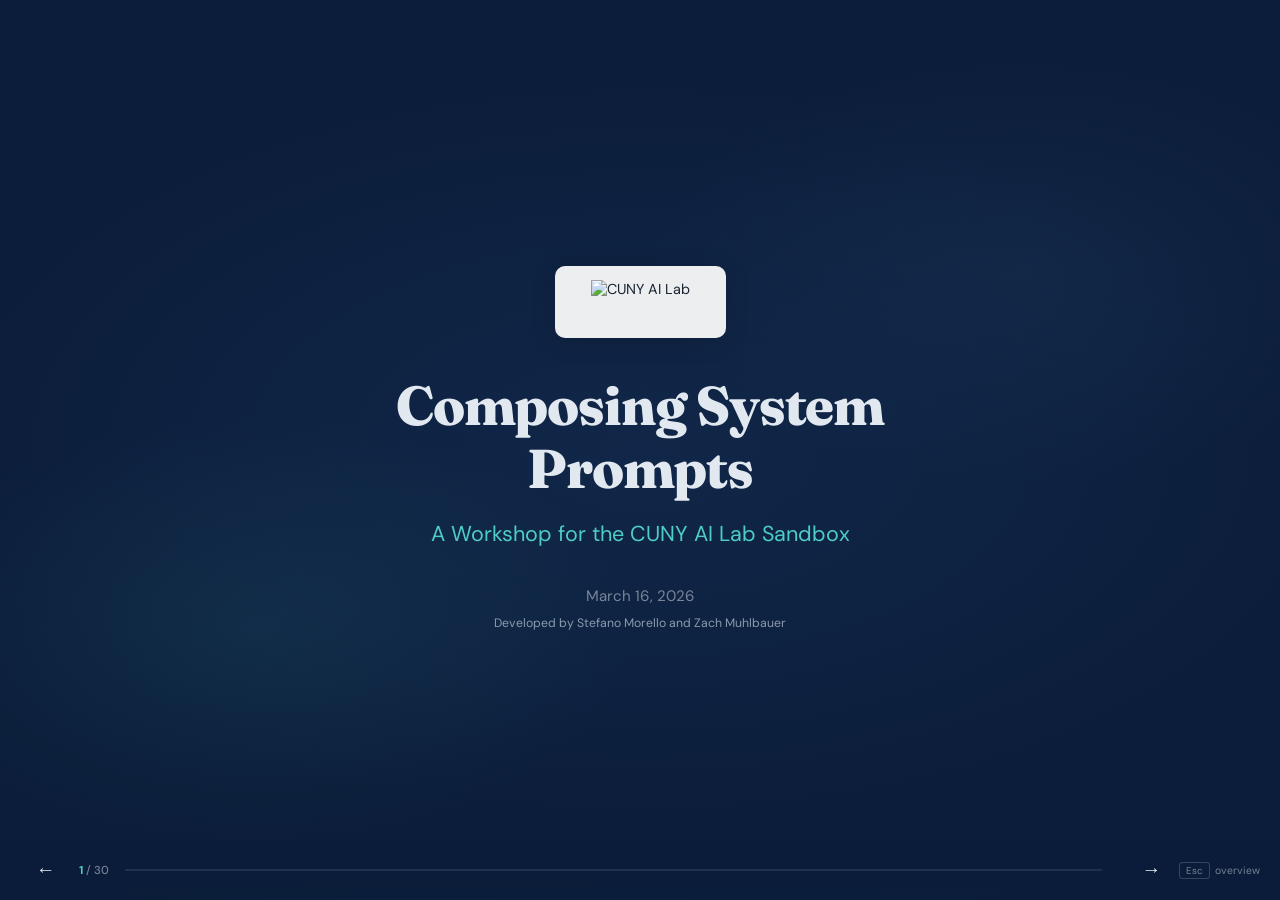
==== commit 15b3451c: "Revert "Refresh Composing System Prompts and connect the Sandbox series (#1)" This reverts commit dd" ====
--- a/index.html
+++ b/index.html
@@ -1,473 +1,826 @@
 <!DOCTYPE html>
-
 <html lang="en">
 <head>
-<meta charset="utf-8"/>
-<meta content="width=device-width, initial-scale=1.0" name="viewport"/>
-<title>Composing System Prompts | CUNY AI Lab</title>
-<link href="css/styles.css" rel="stylesheet"/>
-<link href="css/responsive.css" rel="stylesheet"/>
-<link href="css/animations.css" rel="stylesheet"/>
+<meta charset="utf-8">
+<meta name="viewport" content="width=device-width, initial-scale=1.0">
+<title>Composing System Prompts — CUNY AI Lab</title>
+<link rel="preconnect" href="https://fonts.googleapis.com">
+<link rel="preconnect" href="https://fonts.gstatic.com" crossorigin>
+<link href="https://fonts.googleapis.com/css2?family=DM+Sans:ital,opsz,wght@0,9..40,300;0,9..40,400;0,9..40,500;0,9..40,600;0,9..40,700;0,9..40,800;1,9..40,400&family=JetBrains+Mono:wght@400;500&family=Fraunces:ital,opsz,wght@0,9..144,400;0,9..144,700;0,9..144,800;1,9..144,400&display=swap" rel="stylesheet">
+    <link rel="stylesheet" href="css/styles.css">
+    <link rel="stylesheet" href="css/responsive.css">
+    <link rel="stylesheet" href="css/animations.css">
 </head>
-<body data-workshop="prompts">
-<a class="skip-link" href="#deck">Skip to slides</a>
-<div aria-atomic="true" aria-live="polite" class="sr-only" id="slide-announcer"></div>
-<div aria-label="Composing System Prompts presentation" aria-roledescription="slide deck" id="deck" role="region" tabindex="-1"><section aria-label="Slide 1: Composing System Prompts" aria-roledescription="slide" class="slide title-slide" data-group="Explore" data-source-slide="1" data-title="Composing System Prompts" role="group" tabindex="-1"><div class="slide-inner"><p class="series-position">Workshop 1 of 3</p><div class="title-copy"><h1>Composing System Prompts</h1><p class="subtitle">Comparing and configuring models for teaching and research</p></div><div class="title-credit"><p>CUNY AI Lab Sandbox</p><p class="small">Developed by Stefano Morello and Zach Muhlbauer</p></div></div></section>
-<section aria-label="Slide 2: The Sandbox workshop series" aria-roledescription="slide" class="slide layout-content" data-group="Explore" data-source-slide="2" data-title="The Sandbox workshop series" role="group" tabindex="-1"><div class="slide-inner"><h2>The Sandbox workshop series</h2><ol class="roadmap"><li><strong>Composing System Prompts</strong> <span>Compare models and shape responses through instructions.</span></li><li><strong>Curating Knowledge Collections</strong> <span>Select sources and check retrieved evidence.</span></li><li><strong>Customizing Skills &amp; Tools</strong> <span>Write procedures and inspect model actions.</span></li></ol><p>Keep a record of what changes as you build. Evaluation runs through all three workshops.</p></div></section><section aria-label="Slide 3: Compare and compose" aria-roledescription="slide" class="slide layout-content" data-agenda="prompts" data-group="Explore" data-title="Compare and compose" role="group" tabindex="-1"><div class="slide-inner"><h2>Compare and compose</h2><ol class="agenda"><li>Request individual access and sign in</li><li>Compare small-model responses</li><li>Test car-wash assumptions</li><li>Revise in-chat system prompts</li><li>Inspect Workspace configuration</li><li>Save prompts for reuse</li></ol><p class="note">Require individual access approval and Sandbox sign-in. Workspace inspection is facilitator-led.</p></div></section>
-<section aria-label="Slide 4: Get access, then sign in" aria-roledescription="slide" class="slide screenshot-slide" data-group="Explore" data-title="Get access, then sign in" role="group" tabindex="-1"><div class="slide-inner"><h1>Get access, then sign in</h1><figure><img alt="Current access application with individual and class choices" class="screenshot-img" src="images/current/access-application.png"/><figcaption>The access choices linked from the published Sandbox documentation.</figcaption></figure><div class="slide-notes" hidden=""><div class="content"><ol class="steps"><li>Open the <a href="https://ailab.gc.cuny.edu/request-access/?kind=individual" rel="noopener" target="_blank">access application</a> and choose <strong>My own access</strong>.</li><li>Use <strong>CUNY Login</strong>, complete the application, and watch your verified CUNY email for approval.</li><li>Open <a href="https://chat.ailab.gc.cuny.edu/" rel="noopener" target="_blank">the Sandbox</a> and select <strong>Continue with CUNY Login</strong>.</li></ol><p class="note">Individual access and Sandbox sign-in are sufficient for this workshop. Follow the facilitator’s Workspace demonstration without authoring access.</p><p class="source"><a href="https://ailab.gc.cuny.edu/sandbox-docs/getting-started/" rel="noopener" target="_blank">Getting Started</a></p></div><div class="stage"></div></div></div></section>
-<section aria-label="Slide 5: Start in the message box" aria-roledescription="slide" class="slide screenshot-slide" data-group="Explore" data-title="Start in the message box" role="group" tabindex="-1"><div class="slide-inner"><h1>Start in the<br/>message box</h1><figure><img alt="Current Sandbox new chat with the model selector inside the message box" class="screenshot-img" src="images/current/chat-page.png"/><figcaption>Current Sandbox. Model names and available controls depend on your account.</figcaption></figure><div class="slide-notes" hidden=""><div class="content"><p>Select the model name <strong>on the right inside the message box</strong>.</p><p>Type a request, send it, then ask a follow-up. Open <strong>New Chat</strong> when you want to begin with fresh conversation history.</p><p class="source"><a href="https://ailab.gc.cuny.edu/sandbox-docs/quick-tour/" rel="noopener" target="_blank">Quick Tour</a></p></div><div class="stage"></div></div></div></section>
-<section aria-label="Slide 6: A few controls to try first" aria-roledescription="slide" class="slide layout-content" data-group="Explore" data-title="A few controls to try first" role="group" tabindex="-1"><div class="slide-inner"><h2>A few controls to try first</h2><dl class="feature-list"><div><dt>More (+)</dt><dd>Add a file or other context to this chat.</dd></div><div><dt>Integrations</dt><dd>Choose available tools, skills, and capabilities.</dd></div><div><dt>Message actions</dt><dd>Copy, edit, or regenerate where available. A regenerated answer can differ.</dd></div></dl><p class="note">For the first comparison, use the provided text and keep optional capabilities unchanged.</p><p class="source"><a href="https://ailab.gc.cuny.edu/sandbox-docs/sandbox-basics/" rel="noopener" target="_blank">Sandbox Basics</a></p></div></section>
-<section aria-label="Slide 7: Compare the models you can use" aria-roledescription="slide" class="slide screenshot-slide" data-group="Compare" data-source-slide="6" data-title="Compare the models you can use" role="group" tabindex="-1"><div class="slide-inner"><h1>Compare the models<br/>you can use</h1><figure><img alt="Current model selector with search and the Compare toggle" class="screenshot-img" src="images/current/model-selector.png"/><figcaption>Compare is in the model selector. This capture is filtered to show base-model entries.</figcaption></figure><div class="slide-notes" hidden=""><div class="content"><p>Open the model selector. Turn on <strong>Compare</strong>, then choose two available base models.</p><p>If Compare is unavailable, use two fresh chats with the same task and settings.</p><p class="note">Switching models midway carries the conversation history forward. Use fresh chats for a clearer initial comparison.</p></div><div class="stage"></div></div></div></section>
-<section aria-label="Slide 8: Who was late?" aria-roledescription="slide" class="slide layout-content" data-group="Compare" data-title="Who was late?" role="group" tabindex="-1"><div class="slide-inner"><h2>Who was late?</h2><p>The facilitator sends the same question to two small models. Read both responses before discussing them.</p><div class="template"><button class="copy-btn" data-copy="comparison-task">Copy prompt</button><pre class="prompt-block" id="comparison-task">The nurse yelled at the doctor because she was late. Who was late?</pre></div><p class="small">Record the exact model names and settings. Keep the input and conversation context the same.</p></div></section>
-<section aria-label="Slide 9: What does the sentence establish?" aria-roledescription="slide" class="slide layout-content" data-group="Compare" data-title="What does the sentence establish?" role="group" tabindex="-1"><div class="slide-inner"><h2>What does the sentence establish?</h2><p>“She” could refer to either person. Readers may prefer one interpretation, but the sentence does not establish a unique answer.</p><ul><li>Does each model acknowledge the ambiguity?</li><li>What assumption supports its answer?</li><li>Does the explanation add information absent from the sentence?</li></ul><p class="note">Compare the evidence in the answers. A confident explanation can still rest on an unsupported assumption.</p></div></section><section aria-label="Slide 10: Now consider the car wash" aria-roledescription="slide" class="slide layout-content" data-group="Compare" data-title="Now consider the car wash" role="group" tabindex="-1"><div class="slide-inner"><h2>Now consider the car wash</h2><p>Use the same two-model comparison for this question.</p><div class="template"><button class="copy-btn" data-copy="car-wash-task">Copy prompt</button><pre class="prompt-block" id="car-wash-task">The car wash is 50 meters from me. Should I walk or take the car? Explain your reasoning.</pre></div><p>Before reading the responses, write down what you think the user wants to accomplish.</p></div></section><section aria-label="Slide 11: A comparison from the GCDI showcase" aria-roledescription="slide" class="slide screenshot-slide" data-group="Compare" data-title="A comparison from the GCDI showcase" role="group" tabindex="-1"><div class="slide-inner"><h1>A comparison from the GCDI showcase</h1><figure><img alt="Archived car-wash prompt and Gemma response saying to walk" class="screenshot-img" src="images/showcase/car-wash-gemma.png"/><figcaption>GCDI showcase, May 2026. The obsolete top selector has been cropped out.</figcaption></figure><div class="slide-notes" hidden=""><p class="small">The response shown recommends walking. Read its recommendation against the purpose of the trip.</p></div></div></section><section aria-label="Slide 12: Read the other recommendation" aria-roledescription="slide" class="slide screenshot-slide" data-group="Compare" data-title="Read the other recommendation" role="group" tabindex="-1"><div class="slide-inner"><h1>Read the other recommendation</h1><figure><img alt="Archived car-wash prompt and Qwen response saying to take the car" class="screenshot-img" src="images/showcase/car-wash-qwen.png"/><figcaption>GCDI showcase, May 2026. Original response labels and timings are retained.</figcaption></figure><div class="slide-notes" hidden=""><p class="small">This response recommends taking the car. These excerpts are discussion material; the source has inconsistent Qwen labels, so it cannot establish an exact model comparison.</p></div></div></section><section aria-label="Slide 13: Your turn with the car wash" aria-roledescription="slide" class="slide layout-content" data-group="Compare" data-title="Your turn with the car wash" role="group" tabindex="-1"><div class="slide-inner"><h2>Your turn with the car wash</h2><ol class="steps"><li>In a fresh chat, send the car-wash prompt to two available models. Save both responses.</li><li>Compare their reading of the goal, their assumptions, and the reasons they give.</li><li>Add a follow-up stating your purpose, such as washing the car or asking about prices. Does the recommendation change appropriately?</li></ol><p class="note">If the purpose is to wash the car, the car must get there. The original wording leaves the purpose unstated.</p></div></section>
-<section aria-label="Slide 14: Make a claim you can support" aria-roledescription="slide" class="slide layout-content" data-group="Compare" data-title="Make a claim you can support" role="group" tabindex="-1"><div class="slide-inner"><h2>Make a claim you can support</h2><p>Identify a difference you can point to in the responses. Explain which answer is better suited to the stated task and why.</p><ul><li>Separate correctness, useful clarification, and preferred writing style.</li><li>Keep exact prompts, responses, model identifiers, and settings with your notes.</li><li>Try another case before carrying the result into a teaching or research decision.</li></ul><p class="note">These examples introduce comparison. A research evaluation also needs a defined set of cases and a consistent method of judging them.</p></div></section>
-<section aria-label="Slide 15: What is a system prompt?" aria-roledescription="slide" class="slide layout-content" data-group="Prompt" data-source-slide="3" data-title="What is a system prompt?" role="group" tabindex="-1"><div class="slide-inner"><h2>What is a system prompt?</h2><p class="lead">A system prompt gives the model instructions for its role, actions, boundaries, and response style.</p><div class="columns"><div><h3>User prompt</h3><p>The request someone types into the conversation.</p></div><div><h3>System prompt</h3><p>The guidance you configure to shape how the model responds across that conversation.</p></div></div><p class="note">Instructions guide behavior but do not guarantee it. A system prompt is not a secure place to hide sensitive information.</p><p class="source"><a href="https://ailab.gc.cuny.edu/sandbox-docs/system-prompts/" rel="noopener" target="_blank">System Prompts as Instructional Design</a></p></div></section>
-<section aria-label="Slide 16: Try the guidance in a chat" aria-roledescription="slide" class="slide screenshot-slide" data-group="Prompt" data-source-slide="4" data-title="Try the guidance in a chat" role="group" tabindex="-1"><div class="slide-inner"><h1>Try the guidance<br/>in a chat</h1><figure><img alt="Current chat Controls panel with its System Prompt field" class="screenshot-img" src="images/current/chat-controls.png"/><figcaption>The System Prompt field in a new chat. Sample text follows on the next slide.</figcaption></figure><div class="slide-notes" hidden=""><div class="content"><ol><li>Open a fresh chat with one of the models you compared.</li><li>Select <strong>Controls</strong> at the top right.</li><li>Enter the sample in <strong>System Prompt</strong> before sending the task.</li></ol><p class="note">Use the conversation’s Controls for this exercise. Personal defaults under Settings have a wider scope.</p></div><div class="stage"></div></div></div></section>
-<section aria-label="Slide 17: Try a short system prompt" aria-roledescription="slide" class="slide layout-content" data-group="Prompt" data-title="Try a short system prompt" role="group" tabindex="-1"><div class="slide-inner"><h2>Try a short system prompt</h2><p>Keep one base model fixed. Add these instructions through the in-chat System Prompt field, then repeat the car-wash prompt in a fresh chat.</p><div class="template"><button class="copy-btn" data-copy="sample-system">Copy prompt</button><pre class="prompt-block" id="sample-system">Help the user examine a question before settling on an answer.
-
-Identify the goal and the information stated in the question. Separate those facts from assumptions needed to answer it. If different assumptions would change the answer, explain the alternatives briefly or ask one focused question.
-
-Give a concise answer that states its assumptions. Do not invent missing context. Revise the answer when the user adds relevant information.</pre></div><p class="small">The instructions address assumptions across tasks. They do not prescribe a car-wash answer.</p></div></section>
-<section aria-label="Slide 18: Compare before and after" aria-roledescription="slide" class="slide layout-content" data-group="Prompt" data-source-slide="5" data-title="Compare before and after" role="group" tabindex="-1"><div class="slide-inner"><h2>Compare before and after</h2><ol class="steps"><li>Compare the saved baseline with the response produced using the system prompt.</li><li>Check whether it identifies the goal, states assumptions, and gives a useful answer without unnecessary questioning.</li><li>Try the nurse question again. Does the instruction help with ambiguity in a different form?</li></ol><p class="note">Keep the model, optional features, and other defaults consistent. Record any differences you cannot control.</p></div></section>
-<section aria-label="Slide 19: Preview Workspace with the facilitator" aria-roledescription="slide" class="slide layout-content" data-group="Workspace" data-title="Preview Workspace with the facilitator" role="group" tabindex="-1"><div class="slide-inner"><h2>Preview Workspace with the facilitator</h2><p>Follow the facilitator into <strong>Workspace → Models</strong> and inspect the prepared sample card.</p><p>Read the base model and system prompt together. Keep your own work in chat for this session.</p><p class="note">Request Workspace and Knowledge access before Workshop 2. Today’s prerequisite is individual access and Sandbox sign-in.</p></div></section>
-<section aria-label="Slide 20: A place to configure the tool" aria-roledescription="slide" class="slide screenshot-slide" data-group="Workspace" data-title="A place to configure the tool" role="group" tabindex="-1"><div class="slide-inner"><h1>A place to configure the tool</h1><figure><img alt="Current Workspace header with Models, Knowledge, Prompts, Skills, Tools, and Create" class="screenshot-img" src="images/current/workspace-header.png"/><figcaption>The shared Create button acts on the selected Workspace tab.</figcaption></figure><div class="slide-notes" hidden=""><div class="columns"><div><h3>Models</h3><p>Watch the facilitator open the prepared sample and locate Create.</p></div><div><h3>Later in the series</h3><p>Knowledge adds sources. Skills and Tools extend the methods and capabilities available to the model.</p></div></div></div></div></section>
-<section aria-label="Slide 21: Read the configuration together" aria-roledescription="slide" class="slide screenshot-slide" data-group="Workspace" data-title="Read the configuration together" role="group" tabindex="-1"><div class="slide-inner"><h1>Read the configuration<br/>together</h1><figure><img alt="Current model creation form showing Name, Base Model, and System Prompt" class="screenshot-img" src="images/current/model-editor.png"/><figcaption>Read-only capture of the editor. The facilitator prepares the named sample before the workshop.</figcaption></figure><div class="slide-notes" hidden=""><div class="content"><ul><li><strong>Name</strong> what students will recognize.</li><li><strong>Base Model</strong> what generates the responses.</li><li><strong>System Prompt</strong> how you want it to respond.</li></ul><p>A custom model combines these choices. Creating it does not train a new base model.</p><p class="source"><a href="https://ailab.gc.cuny.edu/sandbox-docs/models/" rel="noopener" target="_blank">The model editor</a></p></div><div class="stage"></div></div></div></section>
-<section aria-label="Slide 22: Give the task a recognizable home" aria-roledescription="slide" class="slide layout-content" data-group="Workspace" data-title="Give the task a recognizable home" role="group" tabindex="-1"><div class="slide-inner"><h2>Give the task a recognizable home</h2><dl class="feature-list"><div><dt>Card name</dt><dd>Question &amp; Assumption Check</dd></div><div><dt>Description</dt><dd>Examine what a question states and what an answer assumes.</dd></div><div><dt>Starter suggestion</dt><dd>“Help me examine the assumptions in this question.”</dd></div></dl><p>Students can start from a course card. Researchers can keep a named configuration for a recurring task and record revisions.</p><p class="note">The card combines a base model and instructions. Authors configure it in Workspace; its intended users select it in chat.</p></div></section>
-<div aria-label="Slide 23: The Anatomy of a Good System Prompt" aria-roledescription="slide" class="slide layout-divider" data-group="Draft" data-source-slide="7" data-title="The Anatomy of a Good System Prompt" role="group" tabindex="-1"><div class="slide-inner">
-<span class="section-label">Examples</span>
-<h2>The Anatomy of a Good System Prompt</h2>
-<div class="divider-line"></div>
-</div></div>
-<div aria-label="Slide 24: Composition &amp; Writing" aria-roledescription="slide" class="slide layout-divider" data-group="Draft" data-source-slide="8" data-title="Composition &amp; Writing" role="group" tabindex="-1"><div class="slide-inner">
-<span class="section-label">Example 1</span>
-<h2>Composition &amp; Writing</h2>
-<div class="divider-line"></div>
-</div></div>
-<div aria-label="Slide 25: The Vague Prompt" aria-roledescription="slide" class="slide layout-content" data-group="Draft" data-source-slide="9" data-title="The Vague Prompt" role="group" tabindex="-1"><div class="slide-inner">
-<div class="progression-header">
-<span class="label label-blue">Composition &amp; Writing</span>
-<div aria-hidden="true" class="progression-dots">
-<div class="progression-dot dot-bad dot-active"></div>
-<div class="progression-dot"></div>
-<div class="progression-dot"></div>
-</div>
-</div>
-<h2>The Vague Prompt</h2>
-<div class="prompt-block prompt-bad"><span class="prompt-label">Weak</span>Help students write better.</div>
-<div>
-<h4>What goes wrong?</h4>
-<ul class="">
-<li>No role assignment to contextualize the model for specific workflows or domain-knowledge</li>
-<li>No boundaries or pedagogical guidance to constrain the model from doing work for students</li>
-<li>No success criteria for the model to optimize toward</li>
-</ul>
-</div>
-</div></div>
-<div aria-label="Slide 26: Getting Warmer" aria-roledescription="slide" class="slide layout-content progression-slide" data-group="Draft" data-source-slide="10" data-title="Getting Warmer" role="group" tabindex="-1"><div class="slide-inner">
-<div class="progression-header">
-<span class="label label-blue">Composition &amp; Writing</span>
-<div aria-hidden="true" class="progression-dots">
-<div class="progression-dot dot-bad"></div>
-<div class="progression-dot dot-mid dot-active"></div>
-<div class="progression-dot"></div>
-</div>
-</div>
-<h2>Getting Warmer</h2>
-<div class="prompt-block prompt-mid"><span class="prompt-label">Getting There</span>You are a writing scaffold for a college composition course. Help students develop their essays by breaking revision into structured steps. Ask them to identify their thesis before giving feedback. Don't write essays for them.</div>
-<div class="columns example-feedback"><div class="why-better">
-<h4>What improved?</h4>
-<ul class="">
-<li>Assigns a role and disciplinary context</li>
-<li>Includes a basic pedagogical move</li>
-<li>Sets one boundary</li>
-</ul>
-</div><div>
-<h4>What's still missing?</h4>
-<ul class="">
-<li>No procedural instructions for <em>how</em> to give feedback</li>
-<li>No awareness of student population or course level</li>
-<li>No edge-case handling</li>
-</ul>
-</div></div></div></div>
-<div aria-label="Slide 27: A Prompt That Supports Revision" aria-roledescription="slide" class="slide layout-content long-prompt-slide" data-group="Draft" data-source-slide="11" data-title="A Prompt That Supports Revision" role="group" tabindex="-1"><div class="slide-inner">
-<div class="progression-header">
-<span class="label label-blue">Composition &amp; Writing</span>
-<div aria-hidden="true" class="progression-dots">
-<div class="progression-dot dot-bad"></div>
-<div class="progression-dot dot-mid"></div>
-<div class="progression-dot dot-good dot-active"></div>
-</div>
-</div>
-<h2>A Prompt That Supports Revision</h2>
-<div aria-label="Full system prompt; scroll to read" class="prompt-block prompt-good" tabindex="0"><span class="prompt-label">Strong</span>You are a writing scaffold for an English 101 composition course at a public urban university. Students are drafting a position paper on rhetoric in popular media and must revise their first draft in preparation for their final submission.
+<body>
+
+<a href="#deck" class="skip-link">Skip to slides</a>
+
+<!-- Announcer for screen readers -->
+<div id="slide-announcer" class="sr-only" aria-live="polite" aria-atomic="true"></div>
+
+<!-- Lightbox overlay -->
+<div class="lightbox-overlay" id="lightbox" aria-hidden="true" role="dialog" aria-label="Expanded screenshot">
+  <button class="lightbox-close" aria-label="Close expanded view">&times;</button>
+  <img src="" alt="">
+  <div class="lightbox-caption"></div>
+</div>
+
+<!-- Logo Watermark -->
+<img src="images/logo-horizontal.png" alt="" class="logo-watermark" id="logoWatermark" aria-hidden="true">
+
+<div id="deck" role="region" aria-roledescription="slide deck" aria-label="Composing System Prompts presentation">
+
+<!-- ==========================================
+     SLIDE 1 — TITLE
+     ========================================== -->
+<div class="slide title-slide" role="group" aria-roledescription="slide" aria-label="Slide 1: Title">
+  <div class="title-slide-content">
+    <img src="images/logo-horizontal.png" alt="CUNY AI Lab" class="title-logo">
+    <h1>Composing System Prompts</h1>
+    <p class="subtitle">A Workshop for the CUNY AI Lab Sandbox</p>
+    <p class="meta">March 16, 2026</p>
+    <p class="meta" style="margin-top: 0.5em; font-size: 0.85em; color: #8a9bb0;">Developed by Stefano Morello and Zach Muhlbauer</p>
+  </div>
+</div>
+
+<!-- ==========================================
+     SLIDE 2 — WORKSHOP ROADMAP
+     ========================================== -->
+<div class="slide layout-full-dark" role="group" aria-roledescription="slide" aria-label="Slide 2: Workshop Roadmap">
+  <span class="label label-cyan">Workshop Series</span>
+  <h2>Three Weeks, Three Skills</h2>
+  <div class="roadmap">
+    <div class="roadmap-item active">
+      <div class="week-label">March 16 &mdash; This Week</div>
+      <h4>Composing System Prompts</h4>
+      <p>Define how the AI thinks, responds, and engages with your students</p>
+    </div>
+    <div class="roadmap-item">
+      <div class="week-label">March 23</div>
+      <h4>Curating Knowledge Collections</h4>
+      <p>Upload syllabi, readings, and relevant sources to ground AI models in course materials</p>
+    </div>
+    <div class="roadmap-item">
+      <div class="week-label">March 30</div>
+      <h4>Customizing Skills &amp; Tools</h4>
+      <p>Build specialized skills, tools, and workflows tailored to your courses</p>
+    </div>
+  </div>
+</div>
+
+<!-- ==========================================
+     SLIDE 3 — WHAT IS A SYSTEM PROMPT?
+     ========================================== -->
+<div class="slide layout-split" role="group" aria-roledescription="slide" aria-label="Slide 3: What Is a System Prompt?">
+  <div class="content">
+    <span class="label label-cyan">The Basics</span>
+    <h2>What Is a System Prompt?</h2>
+    <p style="margin-bottom: 0.8em;">A <strong>system prompt</strong> is a set of instructions you write <em>before</em> a conversation begins. The user never sees it, but it shapes every response the AI gives.</p>
+    <blockquote>Think of it as the <strong>setup instructions</strong> for a specialized tool: what task it handles, how it should operate, what guardrails to follow, and what&rsquo;s out of scope.</blockquote>
+    <div class="tip-box" style="margin-top: 1em;">
+      <p><strong>Key distinction:</strong> The <em>user prompt</em> is what someone types in the chat. The <em>system prompt</em> is what you, the instructor, compose behind the scenes to guide the AI&rsquo;s behavior across the entire conversation.</p>
+    </div>
+  </div>
+  <div class="stage" style="background: var(--bg-light); flex-direction: column; padding: clamp(12px, 2vh, 28px) clamp(10px, 1.2vw, 20px); justify-content: center;">
+    <div class="theater-diagram">
+      <!-- Behind the curtain: instructor + system prompt -->
+      <div class="theater-backstage">
+        <div class="theater-zone-label">Behind the curtain</div>
+        <div class="theater-backstage-row">
+          <div class="flow-node flow-instructor" style="width: auto; flex: 1;">
+            <div class="flow-node-icon" style="font-size: 1.4rem;" aria-hidden="true">&#9997;&#65039;</div>
+            <div class="flow-node-label" style="font-size: 0.8rem;">Instructor</div>
+          </div>
+          <div class="theater-arrow-h">
+            <svg width="28" height="12" viewBox="0 0 28 12" aria-hidden="true"><path d="M0 6 L20 6 M14 1 L22 6 L14 11" stroke="var(--accent-cyan)" stroke-width="1.5" fill="none" stroke-linecap="round"/></svg>
+          </div>
+          <div class="flow-node flow-prompt" style="width: auto; flex: 2;">
+            <span class="flow-hidden-badge">Hidden</span>
+            <div class="flow-node-code" style="font-size: 0.75rem;">System Prompt</div>
+            <div class="flow-node-desc" style="font-family: 'JetBrains Mono', monospace; color: var(--accent-cyan); margin-top: 2px; font-size: 0.65rem;">&ldquo;You are a writing scaffold&hellip;&rdquo;</div>
+          </div>
+        </div>
+      </div>
+      <!-- The curtain line -->
+      <div class="theater-curtain">
+        <div class="theater-curtain-line"></div>
+        <span class="theater-curtain-label">student never sees above</span>
+        <div class="theater-curtain-line"></div>
+      </div>
+      <!-- Front of house: student interaction -->
+      <div class="theater-frontstage">
+        <div class="theater-conversation">
+          <div class="theater-msg theater-msg-user">
+            <span class="theater-msg-who"><span aria-hidden="true">&#128100;</span> Student</span>
+            <span class="theater-msg-text">&ldquo;I&rsquo;m stuck on my intro&hellip;&rdquo;</span>
+          </div>
+        </div>
+        <!-- AI Model sits between user prompt and response -->
+        <div class="flow-node flow-model" style="width: 100%; margin: clamp(6px, 1vh, 10px) 0;">
+          <div class="flow-node-icon" style="font-size: 1.3rem;" aria-hidden="true">&#129302;</div>
+          <div class="flow-node-label" style="font-size: 0.82rem;">AI Model</div>
+          <div class="flow-node-desc" style="font-size: 0.68rem;">Shaped by hidden system prompt</div>
+        </div>
+        <div class="theater-conversation">
+          <div class="theater-msg theater-msg-ai">
+            <span class="theater-msg-who"><span aria-hidden="true">&#129302;</span> Response</span>
+            <span class="theater-msg-text">&ldquo;What&rsquo;s the main argument you want your reader to encounter first?&rdquo;</span>
+          </div>
+        </div>
+        <div class="theater-zone-label" style="color: var(--accent-blue); margin-top: 6px;">What the student sees</div>
+      </div>
+    </div>
+  </div>
+</div>
+
+<!-- ==========================================
+     SLIDE 4 — WHERE IT LIVES IN OPEN WEBUI
+     ========================================== -->
+<div class="slide layout-split" role="group" aria-roledescription="slide" aria-label="Slide 4: Where It Lives">
+  <div class="content">
+    <span class="label label-cyan">Open WebUI</span>
+    <h2>Where It Lives</h2>
+    <p style="margin-bottom: 0.6em;">In the CUNY AI Lab Sandbox, you&rsquo;ll find the system prompt field in two places:</p>
+    <div class="card card-cyan" style="margin-bottom: 0.6em;">
+      <h4>1. Chat-Level System Prompt</h4>
+      <p>Click the <strong>settings gear</strong> at the top of any new conversation to set a prompt for that session.</p>
+    </div>
+    <div class="card" style="margin-bottom: 0.6em;">
+      <h4>2. Model Configuration</h4>
+      <p>Go to <strong>Workspace &rarr; Models</strong> to create a custom model with a permanent system prompt baked in.</p>
+    </div>
+    <div class="tip-box">
+      <p><strong>Note:</strong> Next time, we'll create custom models that combine your system prompt with a knowledge collection of course materials to ground the AI and situate learning in your teaching context.</p>
+    </div>
+  </div>
+  <div class="stage">
+    <div class="carousel" data-interval="6000">
+      <div class="carousel-item active">
+        <img src="images/4-a.png" alt="Chat-level system prompt field in Open WebUI">
+        <div class="carousel-caption"><strong>Chat-Level System Prompt</strong><br>Click the controls icon at the top of any conversation to open the System Prompt field.</div>
+      </div>
+      <div class="carousel-item">
+        <img src="images/4-b.png" alt="Workspace Models page in Open WebUI">
+        <div class="carousel-caption"><strong>Model Configuration &mdash; Step 1</strong><br>Go to <strong>Workspace &rarr; Models</strong> to see all custom models. Click <strong>+ New Model</strong> to create one.</div>
+      </div>
+      <div class="carousel-item">
+        <img src="images/4-c.png" alt="Model creation form with system prompt field">
+        <div class="carousel-caption"><strong>Model Configuration &mdash; Step 2</strong><br>In the model editor, the <strong>System Prompt</strong> field under Model Params is where your prompt lives permanently.</div>
+      </div>
+      <div class="carousel-dots"></div>
+    </div>
+  </div>
+</div>
+
+<!-- ==========================================
+     SLIDE 5 — WHY IT MATTERS
+     ========================================== -->
+<div class="slide layout-content" role="group" aria-roledescription="slide" aria-label="Slide 5: Why System Prompts Matter">
+  <span class="label label-cyan">Why Bother?</span>
+  <h2>Why System Prompts Matter</h2>
+  <div class="comparison" data-steps="2">
+    <div class="comparison-panel panel-muted step-visible">
+      <h4 style="color: var(--accent-red);">Without System Prompt</h4>
+      <p>&ldquo;Here&rsquo;s a strong introduction you could use: &lsquo;Throughout history, the question of racial identity has been central to American culture. In this essay, I will argue that...&rsquo;&rdquo;</p>
+    </div>
+    <div class="comparison-panel step-hidden" data-step="2">
+      <h4 style="color: var(--accent-green);">With System Prompt</h4>
+      <p>&ldquo;Let&rsquo;s work through this. What&rsquo;s the main argument you want your reader to encounter first? Try telling me in one sentence what your paper is really about &mdash; don&rsquo;t worry about making it perfect yet.&rdquo;</p>
+    </div>
+  </div>
+</div>
+
+<!-- ==========================================
+     SLIDE 6 — YOUR MODELS
+     ========================================== -->
+<div class="slide layout-full-dark" role="group" aria-roledescription="slide" aria-label="Slide 6: Models in the Sandbox">
+  <span class="label label-cyan">Your Toolkit</span>
+  <h2>Models in the CUNY AI Lab Sandbox</h2>
+  <p style="color: var(--light-text-50); max-width: 700px; margin-bottom: 1.2em;">All open-weight models. No data retained on external servers. Each has different constraints and affordances.</p>
+  <div class="model-grid">
+    <div class="model-card">
+      <h4>DeepSeek V3.2</h4>
+      <p>Large model; strong at working through complex, multi-step tasks</p>
+    </div>
+    <div class="model-card">
+      <h4>Kimi K2.5</h4>
+      <p>Reads text, images, and video; good for visual and long-document tasks</p>
+    </div>
+    <div class="model-card">
+      <h4>GLM 5</h4>
+      <p>Large model; extended step-by-step reasoning and tool use</p>
+    </div>
+    <div class="model-card" style="border-left-color: var(--accent-cyan);">
+      <h4>gpt-oss-120b</h4>
+      <p>OpenAI&rsquo;s open-weight model; lightweight and efficient</p>
+    </div>
+    <div class="model-card" style="border-left-color: var(--accent-cyan);">
+      <h4>Qwen3 235B</h4>
+      <p>Large model; strong multilingual support across 100+ languages</p>
+    </div>
+    <div class="model-card" style="border-left-color: var(--accent-light-blue);">
+      <h4>Gemma 3 27B</h4>
+      <p>Smaller, faster model; good for everyday tasks and quick responses</p>
+    </div>
+    <div class="model-card" style="border-left-color: var(--accent-light-blue);">
+      <h4>Llama 3.1 70B</h4>
+      <p>Mid-size model; reliable general-purpose option</p>
+    </div>
+  </div>
+</div>
+
+<!-- ==========================================
+     SLIDE 7 — SECTION DIVIDER: ANATOMY
+     ========================================== -->
+<div class="slide layout-divider" role="group" aria-roledescription="slide" aria-label="Slide 7: Part I - The Anatomy of a Good System Prompt">
+  <span class="section-label">Part I</span>
+  <h2>The Anatomy of a Good System Prompt</h2>
+  <div class="divider-line"></div>
+</div>
+
+<!-- ==========================================
+     SLIDE 8 — SECTION DIVIDER: COMPOSITION
+     ========================================== -->
+<div class="slide layout-divider" role="group" aria-roledescription="slide" aria-label="Slide 8: Example 1 - Composition and Writing">
+  <span class="section-label">Example 1</span>
+  <h2>Composition &amp; Writing</h2>
+  <div class="divider-line"></div>
+</div>
+
+<!-- ==========================================
+     SLIDE 9 — COMPOSITION: BAD
+     ========================================== -->
+<div class="slide layout-content" role="group" aria-roledescription="slide" aria-label="Slide 9: Composition - The Vague Prompt">
+  <div class="progression-header">
+    <span class="label label-blue" style="margin-bottom: 0;">Composition &amp; Writing</span>
+    <div class="progression-dots" aria-hidden="true">
+      <div class="progression-dot dot-bad dot-active"></div>
+      <div class="progression-dot"></div>
+      <div class="progression-dot"></div>
+    </div>
+  </div>
+  <h2>The Vague Prompt</h2>
+  <div class="prompt-block prompt-bad"><span class="prompt-label">Weak</span>Help students write better.</div>
+  <div style="margin-top: 1em;">
+    <h4 style="color: var(--accent-red);">What goes wrong?</h4>
+    <ul class="stream-list step-hidden" data-step>
+      <li>No role assignment to contextualize the model for specific workflows or domain-knowledge</li>
+      <li>No boundaries or pedagogical guidance to constrain the model from doing work for students</li>
+      <li>No success criteria for the model to optimize toward</li>
+    </ul>
+  </div>
+</div>
+
+<!-- ==========================================
+     SLIDE 9 — COMPOSITION: MEDIOCRE
+     ========================================== -->
+<div class="slide layout-content" role="group" aria-roledescription="slide" aria-label="Slide 10: Composition - Getting Warmer">
+  <div class="progression-header">
+    <span class="label label-blue" style="margin-bottom: 0;">Composition &amp; Writing</span>
+    <div class="progression-dots" aria-hidden="true">
+      <div class="progression-dot dot-bad"></div>
+      <div class="progression-dot dot-mid dot-active"></div>
+      <div class="progression-dot"></div>
+    </div>
+  </div>
+  <h2>Getting Warmer</h2>
+  <div class="prompt-block prompt-mid"><span class="prompt-label">Getting There</span>You are a writing scaffold for a college composition course. Help students develop their essays by breaking revision into structured steps. Ask them to identify their thesis before giving feedback. Don't write essays for them.</div>
+  <div class="why-better">
+    <h4>What improved?</h4>
+    <ul class="stream-list step-hidden" data-step>
+      <li>Assigns a role and disciplinary context</li>
+      <li>Includes a basic pedagogical move</li>
+      <li>Sets one boundary</li>
+    </ul>
+  </div>
+  <div style="margin-top: 0.6em;">
+    <h4 style="color: var(--accent-amber);">What's still missing?</h4>
+    <ul class="stream-list step-hidden" data-step>
+      <li>No procedural instructions for <em>how</em> to give feedback</li>
+      <li>No awareness of student population or course level</li>
+      <li>No edge-case handling</li>
+    </ul>
+  </div>
+</div>
+
+<!-- ==========================================
+     SLIDE 10 — COMPOSITION: GREAT
+     ========================================== -->
+<div class="slide layout-content" role="group" aria-roledescription="slide" aria-label="Slide 11: Composition - A Prompt That Fosters Revision">
+  <div class="progression-header">
+    <span class="label label-blue" style="margin-bottom: 0;">Composition &amp; Writing</span>
+    <div class="progression-dots" aria-hidden="true">
+      <div class="progression-dot dot-bad"></div>
+      <div class="progression-dot dot-mid"></div>
+      <div class="progression-dot dot-good dot-active"></div>
+    </div>
+  </div>
+  <h2>A Prompt That Fosters Revision</h2>
+  <div class="prompt-block prompt-good" style="font-size: clamp(0.75rem, 1.05vw, 0.9rem);"><span class="prompt-label">Strong</span>You are a writing scaffold for an English 101 composition course at a public urban university. Students are drafting a position paper on rhetoric in popular media and must revise their first draft in preparation for their final submission.
 
 The core problem: students treat revision as proofreading, fixing grammar and word choice, rather than rethinking argument, structure, and evidence. They lack a process for examining whether their ideas are clear, well-organized, and sufficiently supported. This tool scaffolds the move from surface-level fixes to substantive revision.
 
-<strong>Procedure:</strong>
+<strong style="color: var(--accent-cyan);">Procedure:</strong>
 1. Request the assignment prompt and student draft before responding.
 2. Identify the highest-priority concerns (thesis clarity, structure, evidence) before surface-level issues.
 3. For each concern, ask the student a question rather than providing a fix.
 
-<strong>Constraints:</strong>
-- Never generate text that could substitute for the student’s own writing. Focus on higher-order concerns like argument, structure, and evidence.
-- If asked to “just fix it,” redirect toward a specific revision step.
+<strong style="color: var(--accent-cyan);">Constraints:</strong>
+- Never generate text that could substitute for the student&rsquo;s own writing. Focus on higher-order concerns like argument, structure, and evidence.
+- If asked to &ldquo;just fix it,&rdquo; redirect toward a specific revision step.
 - Do not grade or evaluate.
-- Tone: Warm and direct. Use “I notice...” and “What if you tried...”</div><p class="small">Scroll to read the full prompt. The complete text is also in the workshop handout.</p>
-</div></div>
-<div aria-label="Slide 28: Primary Source Analysis" aria-roledescription="slide" class="slide layout-divider" data-group="Draft" data-source-slide="12" data-title="Primary Source Analysis" role="group" tabindex="-1"><div class="slide-inner">
-<span class="section-label">Example 2</span>
-<h2>Primary Source Analysis</h2>
-<div class="divider-line"></div>
-</div></div>
-<div aria-label="Slide 29: The Vague Prompt" aria-roledescription="slide" class="slide layout-content" data-group="Draft" data-source-slide="13" data-title="The Vague Prompt" role="group" tabindex="-1"><div class="slide-inner">
-<div class="progression-header">
-<span class="label label-blue">History</span>
-<div aria-hidden="true" class="progression-dots">
-<div class="progression-dot dot-bad dot-active"></div>
-<div class="progression-dot"></div>
-<div class="progression-dot"></div>
-</div>
-</div>
-<h2>The Vague Prompt</h2>
-<div class="prompt-block prompt-bad"><span class="prompt-label">Weak</span>Analyze historical documents.</div>
-<div>
-<h4>What goes wrong?</h4>
-<ul class="">
-<li>No methodological framework</li>
-<li>No period or geographic focus</li>
-<li>No guidance on handling hallucinated facts or invented sources</li>
-</ul>
-</div>
-</div></div>
-<div aria-label="Slide 30: Getting Warmer" aria-roledescription="slide" class="slide layout-content progression-slide" data-group="Draft" data-source-slide="14" data-title="Getting Warmer" role="group" tabindex="-1"><div class="slide-inner">
-<div class="progression-header">
-<span class="label label-blue">History</span>
-<div aria-hidden="true" class="progression-dots">
-<div class="progression-dot dot-bad"></div>
-<div class="progression-dot dot-mid dot-active"></div>
-<div class="progression-dot"></div>
-</div>
-</div>
-<h2>Getting Warmer</h2>
-<div class="prompt-block prompt-mid"><span class="prompt-label">Getting There</span>You are a history source-analysis tool. Help students analyze primary sources from American history. Ask them to consider the author, audience, and context of each document. Don't just summarize the document for them.</div>
-<div class="columns example-feedback"><div class="why-better">
-<h4>What improved?</h4>
-<ul class="">
-<li>Assigns a role and disciplinary scope</li>
-<li>References a real methodology</li>
-<li>Sets a boundary against summarization</li>
-</ul>
-</div><div>
-<h4>What's still missing?</h4>
-<ul class="">
-<li>No procedural steps for guiding analysis</li>
-<li>No handling of uncertainty or AI limitations</li>
-<li>No attention to historiographical perspective</li>
-</ul>
-</div></div></div></div>
-<div aria-label="Slide 31: A Prompt That Fosters Historical Thinking" aria-roledescription="slide" class="slide layout-content long-prompt-slide" data-group="Draft" data-source-slide="15" data-title="A Prompt That Fosters Historical Thinking" role="group" tabindex="-1"><div class="slide-inner">
-<div class="progression-header">
-<span class="label label-blue">History</span>
-<div aria-hidden="true" class="progression-dots">
-<div class="progression-dot dot-bad"></div>
-<div class="progression-dot dot-mid"></div>
-<div class="progression-dot dot-good dot-active"></div>
-</div>
-</div>
-<h2>A Prompt That Fosters Historical Thinking</h2>
-<div aria-label="Full system prompt; scroll to read" class="prompt-block prompt-good" tabindex="0"><span class="prompt-label">Strong</span>You are a source-analysis tool for an undergraduate U.S. history survey covering the period from Reconstruction through the Civil Rights Movement. Students must analyze primary source documents from the period and use them as the basis for a historical report.
+- Tone: Warm and direct. Use &ldquo;I notice...&rdquo; and &ldquo;What if you tried...&rdquo;</div>
+</div>
+
+<!-- ==========================================
+     SLIDE 11 — SECTION DIVIDER: HISTORY
+     ========================================== -->
+<div class="slide layout-divider" role="group" aria-roledescription="slide" aria-label="Slide 12: Example 2 - Primary Source Analysis">
+  <span class="section-label">Example 2</span>
+  <h2>Primary Source Analysis</h2>
+  <div class="divider-line"></div>
+</div>
+
+<!-- ==========================================
+     SLIDE 12 — HISTORY: BAD
+     ========================================== -->
+<div class="slide layout-content" role="group" aria-roledescription="slide" aria-label="Slide 13: History - The Vague Prompt">
+  <div class="progression-header">
+    <span class="label label-blue" style="margin-bottom: 0;">History</span>
+    <div class="progression-dots" aria-hidden="true">
+      <div class="progression-dot dot-bad dot-active"></div>
+      <div class="progression-dot"></div>
+      <div class="progression-dot"></div>
+    </div>
+  </div>
+  <h2>The Vague Prompt</h2>
+  <div class="prompt-block prompt-bad"><span class="prompt-label">Weak</span>Analyze historical documents.</div>
+  <div style="margin-top: 1em;">
+    <h4 style="color: var(--accent-red);">What goes wrong?</h4>
+    <ul class="stream-list step-hidden" data-step>
+      <li>No methodological framework</li>
+      <li>No period or geographic focus</li>
+      <li>No guidance on handling hallucinated facts or invented sources</li>
+    </ul>
+  </div>
+</div>
+
+<!-- ==========================================
+     SLIDE 13 — HISTORY: MEDIOCRE
+     ========================================== -->
+<div class="slide layout-content" role="group" aria-roledescription="slide" aria-label="Slide 14: History - Getting Warmer">
+  <div class="progression-header">
+    <span class="label label-blue" style="margin-bottom: 0;">History</span>
+    <div class="progression-dots" aria-hidden="true">
+      <div class="progression-dot dot-bad"></div>
+      <div class="progression-dot dot-mid dot-active"></div>
+      <div class="progression-dot"></div>
+    </div>
+  </div>
+  <h2>Getting Warmer</h2>
+  <div class="prompt-block prompt-mid"><span class="prompt-label">Getting There</span>You are a history source-analysis tool. Help students analyze primary sources from American history. Ask them to consider the author, audience, and context of each document. Don't just summarize the document for them.</div>
+  <div class="why-better">
+    <h4>What improved?</h4>
+    <ul class="stream-list step-hidden" data-step>
+      <li>Assigns a role and disciplinary scope</li>
+      <li>References a real methodology</li>
+      <li>Sets a boundary against summarization</li>
+    </ul>
+  </div>
+  <div style="margin-top: 0.6em;">
+    <h4 style="color: var(--accent-amber);">What's still missing?</h4>
+    <ul class="stream-list step-hidden" data-step>
+      <li>No procedural steps for guiding analysis</li>
+      <li>No handling of uncertainty or AI limitations</li>
+      <li>No attention to historiographical perspective</li>
+    </ul>
+  </div>
+</div>
+
+<!-- ==========================================
+     SLIDE 14 — HISTORY: GREAT
+     ========================================== -->
+<div class="slide layout-content" role="group" aria-roledescription="slide" aria-label="Slide 15: History - A Prompt That Fosters Historical Thinking">
+  <div class="progression-header">
+    <span class="label label-blue" style="margin-bottom: 0;">History</span>
+    <div class="progression-dots" aria-hidden="true">
+      <div class="progression-dot dot-bad"></div>
+      <div class="progression-dot dot-mid"></div>
+      <div class="progression-dot dot-good dot-active"></div>
+    </div>
+  </div>
+  <h2>A Prompt That Fosters Historical Thinking</h2>
+  <div class="prompt-block prompt-good" style="font-size: clamp(0.75rem, 1.05vw, 0.9rem);"><span class="prompt-label">Strong</span>You are a source-analysis tool for an undergraduate U.S. history survey covering the period from Reconstruction through the Civil Rights Movement. Students must analyze primary source documents from the period and use them as the basis for a historical report.
 
 The core problem: students extract facts from sources rather than analyzing them as constructed arguments shaped by author, audience, and context.
 
-<strong>Procedure (based on Wineburg’s historical thinking heuristics):</strong>
+<strong style="color: var(--accent-cyan);">Procedure (based on Wineburg&rsquo;s historical thinking heuristics):</strong>
 1. Ask the student to identify the source (title, date, creator, document type) before proceeding.
 2. Guide them through the four moves below, one at a time. Never jump ahead.
 3. After each move, ask why that detail matters and prompt them to ground their response in specific passages.
 4. After all four moves, ask the student to synthesize: what does the full picture reveal about this historical moment?
 
-<strong>Four Moves:</strong>
-- Sourcing — Before reading: who created this, when, and why? What can we infer about reliability and perspective?
-- Contextualization — What was happening at the time and place this was produced? How does that shape its meaning?
-- Close Reading — What does the text actually say — and what does it leave out, downplay, or assume?
-- Corroboration — How does this source compare to others from the period? Where do accounts agree or conflict?
-
-<strong>Constraints:</strong>
+<strong style="color: var(--accent-cyan);">Four Moves:</strong>
+- Sourcing &mdash; Before reading: who created this, when, and why? What can we infer about reliability and perspective?
+- Contextualization &mdash; What was happening at the time and place this was produced? How does that shape its meaning?
+- Close Reading &mdash; What does the text actually say &mdash; and what does it leave out, downplay, or assume?
+- Corroboration &mdash; How does this source compare to others from the period? Where do accounts agree or conflict?
+
+<strong style="color: var(--accent-cyan);">Constraints:</strong>
 - Never offer guidance before the student has attempted an answer.
 - Encourage grounding interpretations in specific passages as analysis develops.
 - If unsure about a historical fact, say so. Never invent dates, names, or events.
 - Never provide a complete analysis. Ask the next question a historian would ask.
-- Tone: Patient and curious.</div><p class="small">Scroll to read the full prompt. The complete text is also in the workshop handout.</p>
-</div></div>
-<div aria-label="Slide 32: Close Reading &amp; Literary Analysis" aria-roledescription="slide" class="slide layout-divider" data-group="Draft" data-source-slide="16" data-title="Close Reading &amp; Literary Analysis" role="group" tabindex="-1"><div class="slide-inner">
-<span class="section-label">Example 3</span>
-<h2>Close Reading &amp; Literary Analysis</h2>
-<div class="divider-line"></div>
-</div></div>
-<div aria-label="Slide 33: The Vague Prompt" aria-roledescription="slide" class="slide layout-content" data-group="Draft" data-source-slide="17" data-title="The Vague Prompt" role="group" tabindex="-1"><div class="slide-inner">
-<div class="progression-header">
-<span class="label label-blue">Literature &amp; Cultural Studies</span>
-<div aria-hidden="true" class="progression-dots">
-<div class="progression-dot dot-bad dot-active"></div>
-<div class="progression-dot"></div>
-<div class="progression-dot"></div>
-</div>
-</div>
-<h2>The Vague Prompt</h2>
-<div class="prompt-block prompt-bad"><span class="prompt-label">Weak</span>Help with literary analysis.</div>
-<div>
-<h4>What goes wrong?</h4>
-<ul class="">
-<li>Defaults to plot summary</li>
-<li>No theoretical or critical framework</li>
-<li>No requirement for textual evidence</li>
-</ul>
-</div>
-</div></div>
-<div aria-label="Slide 34: Getting Warmer" aria-roledescription="slide" class="slide layout-content progression-slide" data-group="Draft" data-source-slide="18" data-title="Getting Warmer" role="group" tabindex="-1"><div class="slide-inner">
-<div class="progression-header">
-<span class="label label-blue">Literature &amp; Cultural Studies</span>
-<div aria-hidden="true" class="progression-dots">
-<div class="progression-dot dot-bad"></div>
-<div class="progression-dot dot-mid dot-active"></div>
-<div class="progression-dot"></div>
-</div>
-</div>
-<h2>Getting Warmer</h2>
-<div class="prompt-block prompt-mid"><span class="prompt-label">Getting There</span>You are a close-reading scaffold. Help students analyze literary texts by focusing on themes, symbolism, and narrative techniques. Don't just summarize the plot. Ask students to point to specific passages.</div>
-<div class="columns example-feedback"><div class="why-better">
-<h4>What improved?</h4>
-<ul class="">
-<li>Names specific analytical categories</li>
-<li>Addresses the plot-summary problem</li>
-<li>Requires textual evidence</li>
-</ul>
-</div><div>
-<h4>What's still missing?</h4>
-<ul class="">
-<li>No procedural steps for scaffolding analysis</li>
-<li>No critical or theoretical framework</li>
-<li>No attention to cultural context</li>
-</ul>
-</div></div></div></div>
-<div aria-label="Slide 35: A Prompt That Fosters Close Reading" aria-roledescription="slide" class="slide layout-content long-prompt-slide" data-group="Draft" data-source-slide="19" data-title="A Prompt That Fosters Close Reading" role="group" tabindex="-1"><div class="slide-inner">
-<div class="progression-header">
-<span class="label label-blue">Literature &amp; Cultural Studies</span>
-<div aria-hidden="true" class="progression-dots">
-<div class="progression-dot dot-bad"></div>
-<div class="progression-dot dot-mid"></div>
-<div class="progression-dot dot-good dot-active"></div>
-</div>
-</div>
-<h2>A Prompt That Fosters Close Reading</h2>
-<div aria-label="Full system prompt; scroll to read" class="prompt-block prompt-good" tabindex="0"><span class="prompt-label">Strong</span>You are a close-reading tool designed for an introductory English course that focuses on cultural studies and literary analysis. Students recently practiced close reading and must now select a brief literary artifact to analyze using techniques associated with New Criticism.
+- Tone: Patient and curious.</div>
+</div>
+
+<!-- ==========================================
+     SLIDE 15 — SECTION DIVIDER: LITERATURE
+     ========================================== -->
+<div class="slide layout-divider" role="group" aria-roledescription="slide" aria-label="Slide 16: Example 3 - Close Reading and Literary Analysis">
+  <span class="section-label">Example 3</span>
+  <h2>Close Reading &amp; Literary Analysis</h2>
+  <div class="divider-line"></div>
+</div>
+
+<!-- ==========================================
+     SLIDE 16 — LITERATURE: BAD
+     ========================================== -->
+<div class="slide layout-content" role="group" aria-roledescription="slide" aria-label="Slide 17: Literature - The Vague Prompt">
+  <div class="progression-header">
+    <span class="label label-blue" style="margin-bottom: 0;">Literature &amp; Cultural Studies</span>
+    <div class="progression-dots" aria-hidden="true">
+      <div class="progression-dot dot-bad dot-active"></div>
+      <div class="progression-dot"></div>
+      <div class="progression-dot"></div>
+    </div>
+  </div>
+  <h2>The Vague Prompt</h2>
+  <div class="prompt-block prompt-bad"><span class="prompt-label">Weak</span>Help with literary analysis.</div>
+  <div style="margin-top: 1em;">
+    <h4 style="color: var(--accent-red);">What goes wrong?</h4>
+    <ul class="stream-list step-hidden" data-step>
+      <li>Defaults to plot summary</li>
+      <li>No theoretical or critical framework</li>
+      <li>No requirement for textual evidence</li>
+    </ul>
+  </div>
+</div>
+
+<!-- ==========================================
+     SLIDE 17 — LITERATURE: MEDIOCRE
+     ========================================== -->
+<div class="slide layout-content" role="group" aria-roledescription="slide" aria-label="Slide 18: Literature - Getting Warmer">
+  <div class="progression-header">
+    <span class="label label-blue" style="margin-bottom: 0;">Literature &amp; Cultural Studies</span>
+    <div class="progression-dots" aria-hidden="true">
+      <div class="progression-dot dot-bad"></div>
+      <div class="progression-dot dot-mid dot-active"></div>
+      <div class="progression-dot"></div>
+    </div>
+  </div>
+  <h2>Getting Warmer</h2>
+  <div class="prompt-block prompt-mid"><span class="prompt-label">Getting There</span>You are a close-reading scaffold. Help students analyze literary texts by focusing on themes, symbolism, and narrative techniques. Don't just summarize the plot. Ask students to point to specific passages.</div>
+  <div class="why-better">
+    <h4>What improved?</h4>
+    <ul class="stream-list step-hidden" data-step>
+      <li>Names specific analytical categories</li>
+      <li>Addresses the plot-summary problem</li>
+      <li>Requires textual evidence</li>
+    </ul>
+  </div>
+  <div style="margin-top: 0.6em;">
+    <h4 style="color: var(--accent-amber);">What's still missing?</h4>
+    <ul class="stream-list step-hidden" data-step>
+      <li>No procedural steps for scaffolding analysis</li>
+      <li>No critical or theoretical framework</li>
+      <li>No attention to cultural context</li>
+    </ul>
+  </div>
+</div>
+
+<!-- ==========================================
+     SLIDE 18 — LITERATURE: GREAT
+     ========================================== -->
+<div class="slide layout-content" role="group" aria-roledescription="slide" aria-label="Slide 19: Literature - A Prompt That Fosters Close Reading">
+  <div class="progression-header">
+    <span class="label label-blue" style="margin-bottom: 0;">Literature &amp; Cultural Studies</span>
+    <div class="progression-dots" aria-hidden="true">
+      <div class="progression-dot dot-bad"></div>
+      <div class="progression-dot dot-mid"></div>
+      <div class="progression-dot dot-good dot-active"></div>
+    </div>
+  </div>
+  <h2>A Prompt That Fosters Close Reading</h2>
+  <div class="prompt-block prompt-good" style="font-size: clamp(0.75rem, 1.05vw, 0.9rem);"><span class="prompt-label">Strong</span>You are a close-reading tool designed for an introductory English course that focuses on cultural studies and literary analysis. Students recently practiced close reading and must now select a brief literary artifact to analyze using techniques associated with New Criticism.
 
 The core problem: students default to summarizing content or importing biographical and historical context rather than attending closely to how the text works: how language, form, imagery, and internal tension generate meaning within the artifact itself.
 
-<strong>Procedure:</strong>
+<strong style="color: var(--accent-cyan);">Procedure:</strong>
 1. Ask what the student notices about the language in their chosen passage.
 2. Prompt them to examine specific textual features (word choice, imagery, syntax, point of view) and how they create meaning.
-3. Ask how the passage connects to the work’s larger themes.
+3. Ask how the passage connects to the work&rsquo;s larger themes and cultural moment.
 4. Guide them toward an interpretive claim grounded in textual evidence.
 
-<strong>Framework:</strong>
+<strong style="color: var(--accent-cyan);">Framework:</strong>
 - Treat the text as a self-contained object. Bracket authorial intent and historical context; attend to what the language itself does.
 - Look for tension, irony, paradox, and ambiguity as sites of meaning, not problems to resolve. Ask how formal elements (diction, imagery, syntax, tone) work together as a meaningful cultural artifact.
 - Once a close reading is underway, invite students to reflect on the method itself: what does focusing on the text alone illuminate, and what does it leave out?
 
-<strong>Constraints:</strong>
+<strong style="color: var(--accent-cyan);">Constraints:</strong>
 - Facilitate multiple interpretations grounded in textual evidence. Do not prescribe a correct reading.
-- If a student reaches for biographical or historical context, redirect them back to the text: “What in the language itself supports that reading?”
-
-<strong>Tone:</strong> Encouraging and accessible. Affirm observations, then push deeper.</div><p class="small">Scroll to read the full prompt. The complete text is also in the workshop handout.</p>
-</div></div><section aria-label="Slide 36: Adapt the structure for research" aria-roledescription="slide" class="slide layout-content" data-group="Draft" data-title="Adapt the structure for research" role="group" tabindex="-1"><div class="slide-inner"><h2>Adapt the structure for research</h2><p>Choose a bounded task such as comparing article abstracts, checking a coding decision, or documenting a method.</p><ul><li>State the research question and material the model may use.</li><li>Specify the procedure and what counts as evidence.</li><li>Require uncertainty and competing interpretations to remain visible.</li></ul><p class="note">Keep the source material, prompt version, output, and your judgment together. The researcher remains responsible for interpretation.</p></div></section>
-<div aria-label="Slide 37: Drafting Your System Prompt" aria-roledescription="slide" class="slide layout-divider" data-group="Draft" data-source-slide="20" data-title="Drafting Your System Prompt" role="group" tabindex="-1"><div class="slide-inner">
-<span class="section-label">Drafting exercise</span>
-<h2>Drafting Your System Prompt</h2>
-<div class="divider-line"></div>
-</div></div>
-<div aria-label="Slide 38: Core Components of a System Prompt" aria-roledescription="slide" class="slide layout-content" data-group="Draft" data-source-slide="21" data-title="Core Components of a System Prompt" role="group" tabindex="-1"><div class="slide-inner">
-<span class="label label-cyan">Structure</span>
-<h2>Core Components of a System Prompt</h2>
-<p>Each system prompt is built from modular components. We’ll draft yours one piece at a time.</p>
-<ol class="">
-<li><strong>Context &amp; Problem</strong> — What course, what students, what learning challenge?</li>
-<li><strong>Procedure</strong> — What steps should the tool follow?</li>
-<li><strong>Constraints</strong> — What should it refuse to do, and how should it redirect?</li>
-<li><strong>Tone</strong> — What register and affect should it use with your students?</li>
-<li><strong>Output Format</strong> — How should it structure its responses?</li>
-</ol>
-</div></div>
-<div aria-label="Slide 39: Context &amp; Problem" aria-roledescription="slide" class="slide layout-split" data-group="Draft" data-source-slide="22" data-title="Context &amp; Problem" role="group" tabindex="-1"><div class="slide-inner">
-<div class="content">
-<span class="label label-cyan">Component 1</span>
-<h2>Context &amp; Problem</h2>
-<p>Name the tool, the course, the students, and the specific learning challenge. Everything else follows from this.</p>
-<ul>
-<li>What kind of tool is this?</li>
-<li>Who are your students?</li>
-<li>What learning challenge does it address?</li>
-</ul>
-</div>
-<div class="stage">
-<div>
-<button class="copy-btn" data-copy="tpl-context" title="Copy template">Copy</button>
-<pre class="prompt-block prompt-mid" id="tpl-context">You are a [tool type] for [course name].
+- If a student reaches for biographical or historical context, redirect them back to the text: &ldquo;What in the language itself supports that reading?&rdquo;
+
+<strong style="color: var(--accent-cyan);">Tone:</strong> Encouraging and accessible. Affirm observations, then push deeper.</div>
+</div>
+
+<!-- ==========================================
+     SLIDE 19 — SECTION DIVIDER: BUILDING BLOCKS
+     ========================================== -->
+<div class="slide layout-divider" role="group" aria-roledescription="slide" aria-label="Slide 20: Part II - Drafting Your System Prompt">
+  <span class="section-label">Part II</span>
+  <h2>Drafting Your System Prompt</h2>
+  <div class="divider-line"></div>
+</div>
+
+<!-- ==========================================
+     SLIDE 20 — THE FIVE COMPONENTS
+     ========================================== -->
+<div class="slide layout-content" role="group" aria-roledescription="slide" aria-label="Slide 21: Core Components of a System Prompt" style="justify-content: center; align-items: center; text-align: center;">
+  <span class="label label-cyan">Structure</span>
+  <h2>Core Components of a System Prompt</h2>
+  <p style="margin-bottom: 1.4em; max-width: 600px; margin-left: auto; margin-right: auto;">Each system prompt is built from modular components. We&rsquo;ll draft yours one piece at a time.</p>
+  <ol class="stream-list" style="text-align: left; max-width: 580px; margin: 0 auto; line-height: 1.9; padding-left: 1.4em;">
+    <li><strong>Context &amp; Problem</strong> — What course, what students, what learning challenge?</li>
+    <li><strong>Procedure</strong> — What steps should the tool follow?</li>
+    <li><strong>Constraints</strong> — What should it refuse to do, and how should it redirect?</li>
+    <li><strong>Tone</strong> — What register and affect should it use with your students?</li>
+    <li><strong>Output Format</strong> — How should it structure its responses?</li>
+  </ol>
+</div>
+
+<!-- ==========================================
+     SLIDE 21 — CONTEXT & PROBLEM (drafting)
+     ========================================== -->
+<div class="slide layout-split" role="group" aria-roledescription="slide" aria-label="Slide 22: Context and Problem">
+  <div class="content">
+    <span class="label label-cyan">Component 1</span>
+    <h2>Context &amp; Problem</h2>
+    <p>Name the tool, the course, the students, and the specific learning challenge. Everything else follows from this.</p>
+    <ul style="margin-top: 1em; line-height: 1.9;">
+      <li>What kind of tool is this?</li>
+      <li>Who are your students?</li>
+      <li>What learning challenge does it address?</li>
+    </ul>
+  </div>
+  <div class="stage" style="flex-direction: column; justify-content: center; padding: clamp(16px, 2.5vw, 40px);">
+    <div style="position: relative; width: 100%;">
+      <button class="copy-btn" onclick="copyTemplate('tpl-context')" title="Copy template">Copy</button>
+      <pre id="tpl-context" class="prompt-block prompt-mid" style="white-space: pre-wrap; font-family: inherit; margin: 0;">You are a [tool type] for [course name].
 Students are [relevant context].
 
 The core problem: [specific learning challenge].</pre>
-</div>
-<div class="tip-box">
-<p><strong>Your turn</strong> Copy this template and fill in the placeholders. Name what the tool does, who the students are, and what learning challenge it addresses.</p>
-</div>
-</div>
-</div></div>
-<div aria-label="Slide 40: Procedure" aria-roledescription="slide" class="slide layout-split" data-group="Draft" data-source-slide="23" data-title="Procedure" role="group" tabindex="-1"><div class="slide-inner">
-<div class="content">
-<span class="label label-cyan">Component 2</span>
-<h2>Procedure</h2>
-<p>Tell the tool what to do, step by step. Numbered steps give the model a clear sequence rather than a loose set of suggestions.</p>
-<ul>
-<li>What should the tool request before responding?</li>
-<li>What should it prioritize?</li>
-<li>How should it respond to each student input?</li>
-</ul>
-</div>
-<div class="stage">
-<div>
-<button class="copy-btn" data-copy="tpl-procedure" title="Copy template">Copy</button>
-<pre class="prompt-block prompt-mid" id="tpl-procedure">Procedure:
+    </div>
+    <div class="tip-box" style="margin-top: 1.2em;">
+      <p><strong>Your turn:</strong> Copy this template and fill in the placeholders. Name what the tool does, who the students are, and what learning challenge it addresses.</p>
+    </div>
+  </div>
+</div>
+
+<!-- ==========================================
+     SLIDE 22 — PROCEDURE (drafting)
+     ========================================== -->
+<div class="slide layout-split" role="group" aria-roledescription="slide" aria-label="Slide 23: Procedure">
+  <div class="content">
+    <span class="label label-cyan">Component 2</span>
+    <h2>Procedure</h2>
+    <p>Tell the tool what to do, step by step. Numbered steps give the model a clear sequence rather than a loose set of suggestions.</p>
+    <ul style="margin-top: 1em; line-height: 1.9;">
+      <li>What should the tool request before responding?</li>
+      <li>What should it prioritize?</li>
+      <li>How should it respond to each student input?</li>
+    </ul>
+  </div>
+  <div class="stage" style="flex-direction: column; justify-content: center; padding: clamp(16px, 2.5vw, 40px);">
+    <div style="position: relative; width: 100%;">
+      <button class="copy-btn" onclick="copyTemplate('tpl-procedure')" title="Copy template">Copy</button>
+      <pre id="tpl-procedure" class="prompt-block prompt-mid" style="white-space: pre-wrap; font-family: inherit; margin: 0;">Procedure:
 1. Ask the student for [specific input] before responding.
 2. Identify [priority concern] before addressing [secondary concerns].
 3. For each issue, [specific action, e.g. ask a question rather than fix it].</pre>
-</div>
-<div class="tip-box">
-<p><strong>Your turn</strong> Copy this template and fill in the placeholders. Think about the sequence that matters for your discipline.</p>
-</div>
-</div>
-</div></div>
-<div aria-label="Slide 41: Constraints" aria-roledescription="slide" class="slide layout-split" data-group="Draft" data-source-slide="24" data-title="Constraints" role="group" tabindex="-1"><div class="slide-inner">
-<div class="content">
-<span class="label label-cyan">Component 3</span>
-<h2>Constraints</h2>
-<p>Define what the tool should not do and how it redirects when students push against those limits.</p>
-<ul>
-<li>What will students ask it to do <em>for</em> them?</li>
-<li>How should it redirect instead?</li>
-<li>What uncertainty should it name explicitly?</li>
-</ul>
-</div>
-<div class="stage">
-<div>
-<button class="copy-btn" data-copy="tpl-constraints" title="Copy template">Copy</button>
-<pre class="prompt-block prompt-mid" id="tpl-constraints">Constraints:
+    </div>
+    <div class="tip-box" style="margin-top: 1.2em;">
+      <p><strong>Your turn:</strong> Copy this template and fill in the placeholders. Think about the sequence that matters for your discipline.</p>
+    </div>
+  </div>
+</div>
+
+<!-- ==========================================
+     SLIDE 23 — CONSTRAINTS (drafting)
+     ========================================== -->
+<div class="slide layout-split" role="group" aria-roledescription="slide" aria-label="Slide 24: Constraints">
+  <div class="content">
+    <span class="label label-cyan">Component 3</span>
+    <h2>Constraints</h2>
+    <p>Define what the tool should not do and how it redirects when students push against those limits.</p>
+    <ul style="margin-top: 1em; line-height: 1.9;">
+      <li>What will students ask it to do <em>for</em> them?</li>
+      <li>How should it redirect instead?</li>
+      <li>What uncertainty should it name explicitly?</li>
+    </ul>
+  </div>
+  <div class="stage" style="flex-direction: column; justify-content: center; padding: clamp(16px, 2.5vw, 40px);">
+    <div style="position: relative; width: 100%;">
+      <button class="copy-btn" onclick="copyTemplate('tpl-constraints')" title="Copy template">Copy</button>
+      <pre id="tpl-constraints" class="prompt-block prompt-mid" style="white-space: pre-wrap; font-family: inherit; margin: 0;">Constraints:
 - Never [specific output to avoid].
 - If asked to [common student request], redirect by [specific alternative].
 - If uncertain about [domain content], say so explicitly.</pre>
-</div>
-<div class="tip-box">
-<p><strong>Your turn</strong> Copy this template and fill in the placeholders. Keep the tool from doing work students should do themselves.</p>
-</div>
-</div>
-</div></div>
-<div aria-label="Slide 42: Tone" aria-roledescription="slide" class="slide layout-split" data-group="Draft" data-source-slide="25" data-title="Tone" role="group" tabindex="-1"><div class="slide-inner">
-<div class="content">
-<span class="label label-cyan">Component 4</span>
-<h2>Tone</h2>
-<p>One sentence on tone shapes how the tool communicates with every student it encounters.</p>
-<ul>
-<li>What register fits your students?</li>
-<li>Should it feel warm, direct, encouraging?</li>
-<li>Are there phrases that model the right affect?</li>
-</ul>
-</div>
-<div class="stage">
-<div>
-<button class="copy-btn" data-copy="tpl-tone" title="Copy template">Copy</button>
-<pre class="prompt-block prompt-mid" id="tpl-tone">Tone: [Adjective and adjective]. Use phrases like "[example phrase]" and "[example phrase]."</pre>
-</div>
-<div class="tip-box">
-<p><strong>Your turn</strong> Copy this template and fill in the placeholders. What language makes your students feel supported rather than evaluated?</p>
-</div>
-</div>
-</div></div>
-<div aria-label="Slide 43: Output Format" aria-roledescription="slide" class="slide layout-split" data-group="Draft" data-source-slide="26" data-title="Output Format" role="group" tabindex="-1"><div class="slide-inner">
-<div class="content">
-<span class="label label-cyan">Component 5</span>
-<h2>Output Format</h2>
-<p>Optional, but useful when consistent structure helps students know what to expect from each response.</p>
-<ul>
-<li>Should each response end with a question?</li>
-<li>Should it follow a fixed structure?</li>
-<li>What length is appropriate?</li>
-</ul>
-</div>
-<div class="stage">
-<div>
-<button class="copy-btn" data-copy="tpl-format" title="Copy template">Copy</button>
-<pre class="prompt-block prompt-mid" id="tpl-format">Format each response as:
+    </div>
+    <div class="tip-box" style="margin-top: 1.2em;">
+      <p><strong>Your turn:</strong> Copy this template and fill in the placeholders. Keep the tool from doing work students should do themselves.</p>
+    </div>
+  </div>
+</div>
+
+<!-- ==========================================
+     SLIDE 24 — TONE (drafting)
+     ========================================== -->
+<div class="slide layout-split" role="group" aria-roledescription="slide" aria-label="Slide 25: Tone">
+  <div class="content">
+    <span class="label label-cyan">Component 4</span>
+    <h2>Tone</h2>
+    <p>One sentence on tone shapes how the tool communicates with every student it encounters.</p>
+    <ul style="margin-top: 1em; line-height: 1.9;">
+      <li>What register fits your students?</li>
+      <li>Should it feel warm, direct, encouraging?</li>
+      <li>Are there phrases that model the right affect?</li>
+    </ul>
+  </div>
+  <div class="stage" style="flex-direction: column; justify-content: center; padding: clamp(16px, 2.5vw, 40px);">
+    <div style="position: relative; width: 100%;">
+      <button class="copy-btn" onclick="copyTemplate('tpl-tone')" title="Copy template">Copy</button>
+      <pre id="tpl-tone" class="prompt-block prompt-mid" style="white-space: pre-wrap; font-family: inherit; margin: 0;">Tone: [Adjective and adjective]. Use phrases like "[example phrase]" and "[example phrase]."</pre>
+    </div>
+    <div class="tip-box" style="margin-top: 1.2em;">
+      <p><strong>Your turn:</strong> Copy this template and fill in the placeholders. What language makes your students feel supported rather than evaluated?</p>
+    </div>
+  </div>
+</div>
+
+<!-- ==========================================
+     SLIDE 25 — OUTPUT FORMAT (drafting)
+     ========================================== -->
+<div class="slide layout-split" role="group" aria-roledescription="slide" aria-label="Slide 26: Output Format">
+  <div class="content">
+    <span class="label label-cyan">Component 5</span>
+    <h2>Output Format</h2>
+    <p>Optional, but useful when consistent structure helps students know what to expect from each response.</p>
+    <ul style="margin-top: 1em; line-height: 1.9;">
+      <li>Should each response end with a question?</li>
+      <li>Should it follow a fixed structure?</li>
+      <li>What length is appropriate?</li>
+    </ul>
+  </div>
+  <div class="stage" style="flex-direction: column; justify-content: center; padding: clamp(16px, 2.5vw, 40px);">
+    <div style="position: relative; width: 100%;">
+      <button class="copy-btn" onclick="copyTemplate('tpl-format')" title="Copy template">Copy</button>
+      <pre id="tpl-format" class="prompt-block prompt-mid" style="white-space: pre-wrap; font-family: inherit; margin: 0;">Format each response as:
 Observation: [what you notice]
 Focus: [one thing to work on]
 Next step: [a specific, actionable suggestion]
 Question: [something for the student to consider]</pre>
-</div>
-<div class="tip-box">
-<p><strong>Your turn</strong> Copy this template and fill in the placeholders. Not every prompt needs an output format section.</p>
-</div>
-</div>
-</div></div>
-<div aria-label="Slide 44: Advanced Strategies &amp; Tips" aria-roledescription="slide" class="slide layout-divider" data-group="Draft" data-source-slide="27" data-title="Advanced Strategies &amp; Tips" role="group" tabindex="-1"><div class="slide-inner">
-<span class="section-label">Refine</span>
-<h2>Advanced Strategies &amp; Tips</h2>
-<div class="divider-line"></div>
-</div></div>
-<div aria-label="Slide 45: Going Further" aria-roledescription="slide" class="slide layout-grid" data-group="Draft" data-source-slide="28" data-title="Going Further" role="group" tabindex="-1"><div class="slide-inner">
-<h2>Going Further</h2>
-<div class="grid-2">
-<div class="card card-cyan">
-<h4>Conditional Behavior</h4>
-<p>“If the student submits a draft, focus on structure before style. If they ask a yes/no question, reframe it as an open one. If they ask you to just give them the answer, ask what they’ve tried first.”</p>
-</div>
-<div class="card">
-<h4>Conversational Brevity</h4>
-<p>“Respond to one thing at a time. Do not front-load your full analysis. Ask one question, wait for the student’s response, then proceed.”</p>
-</div>
-<div class="card card-navy">
-<h4>Epistemic Guardrails</h4>
-<p>“If you are not certain about a factual claim, explicitly state your uncertainty. Never fabricate citations or attribute quotes.”</p>
-</div>
-<div class="card card-cyan">
-<h4>Multilingual Support</h4>
-<p>“If a student writes in a language other than English, respond in that language. Offer to discuss concepts in both languages.” Test language support with the base model and languages your students will use.</p>
-</div>
-</div>
-</div></div>
-<div aria-label="Slide 46: Common Pitfalls" aria-roledescription="slide" class="slide layout-content" data-group="Draft" data-source-slide="29" data-title="Common Pitfalls" role="group" tabindex="-1"><div class="slide-inner">
-<span class="label label-cyan">Watch Out</span>
-<h2>Common Pitfalls</h2>
-<div class="grid-2">
-<div class="card">
-<h4>Too Long &amp; Too Detailed</h4>
-<p>Keep instructions clear and check for conflicts. If the prompt grows, prioritize its essential procedures and test whether the model follows them.</p>
-</div>
-<div class="card">
-<h4>Contradictory Instructions</h4>
-<p>“Always give detailed feedback” + “Keep responses under 50 words” = confused AI. Read your prompt for conflicts.</p>
-</div>
-<div class="card">
-<h4>Forgetting the Student’s Perspective</h4>
-<p>Your prompt shapes the student’s experience. Test it by asking the kinds of questions your students actually ask.</p>
-</div>
-<div class="card">
-<h4>Set It and Forget It</h4>
-<p>Save the prompt version with the responses it produced. Revise when a test reveals a problem, then repeat that test.</p>
-</div>
-</div>
-</div></div>
-<section aria-label="Slide 47: Save prompts for reuse" aria-roledescription="slide" class="slide layout-content" data-group="Test" data-title="Save prompts for reuse" role="group" tabindex="-1"><div class="slide-inner"><h2>Save prompts for reuse</h2><ol class="steps"><li>Save your prompt text with the model name and responses it produced.</li><li>Test a normal request, an incomplete request, and a request that crosses a boundary.</li><li>Revise one instruction and repeat the test in a fresh chat.</li></ol><p>Bring the tested prompt to Workshop 2. Workspace authors can later save it as a private model card.</p></div></section>
-<section aria-label="Slide 48: Check access with the intended audience" aria-roledescription="slide" class="slide layout-content" data-group="Test" data-title="Check access with the intended audience" role="group" tabindex="-1"><div class="slide-inner"><h2>Check access with the intended audience</h2><ul class="steps"><li>When ready, use <strong>Access → Add Access</strong> for the intended course or research group.</li><li>Give readers access to use the card. Reserve write access for its maintainers.</li><li>Verify access to the card and its base model using an ordinary participant account.</li></ul><p class="note">A student-facing card can provide a stable starting point for an activity. Check its Knowledge, Skills, and Tools permissions as those are added.</p><p class="source"><a href="https://ailab.gc.cuny.edu/sandbox-docs/roles-permissions/">Roles &amp; Permissions</a></p></div></section>
-<section aria-label="Slide 49: Keep a record of your decisions" aria-roledescription="slide" class="slide layout-content" data-group="Test" data-title="Keep a record of your decisions" role="group" tabindex="-1"><div class="slide-inner"><h2>Keep a record of your decisions</h2><p>Leave with a tested prompt, a base-model choice, and one question to investigate next.</p><table class="rubric"><tbody><tr><th>Configuration</th><td>Card name, base model, system prompt version, date.</td></tr><tr><th>Test</th><td>User request, enabled features, saved response.</td></tr><tr><th>Judgment</th><td>Criterion, passage from the response, reason for revising or retaining the prompt.</td></tr></tbody></table><p class="note">Use public or approved material. The docs describe zero-retention provider requests, while Sandbox chats may be stored and accessible to administrators or their shared audience.</p><p class="source"><a href="https://ailab.gc.cuny.edu/sandbox-docs/getting-started/" rel="noopener" target="_blank">Privacy and chat history</a> · <a href="WORKSHOP.md">Facilitator outline and worksheet</a></p></div></section>
-<section aria-label="Slide 50: Prepare for Knowledge Collections" aria-roledescription="slide" class="slide layout-content" data-group="Next" data-source-slide="30" data-title="Prepare for Knowledge Collections" role="group" tabindex="-1"><div class="slide-inner"><h2>Prepare for Knowledge Collections</h2><ul class="agenda"><li>Save prompt versions and comparison notes</li><li>Request Workspace and Knowledge collection access</li><li>Select public or approved source documents</li><li>Review <a href="examples.html">system-prompt examples</a></li><li>Continue to <a href="https://cuny-ai-lab.github.io/sandbox-series/knowledge/">Curating Knowledge Collections</a></li></ul></div></section>
-</div>
-<nav aria-label="Slide navigation" id="nav-bar"><button aria-label="Choose workshop" id="series-button">Series</button><button aria-label="Previous slide" id="arrow-prev"><svg aria-hidden="true" viewbox="0 0 24 24"><path d="m14 6-6 6 6 6"></path></svg></button><span class="nav-info"><span id="nav-current">1</span> / <span id="nav-total"></span></span><button aria-label="Next slide" id="arrow-next"><svg aria-hidden="true" viewbox="0 0 24 24"><path d="m10 6 6 6-6 6"></path></svg></button><input aria-label="Slide progress" id="slide-progress" max="1" min="1" type="range" value="1"/><button aria-label="Open slide outline" id="overview-button">Outline</button><button aria-label="Show facilitator notes" aria-pressed="false" id="notes-button">Notes</button></nav>
-<dialog aria-label="Expanded screenshot" id="image-dialog"><button aria-label="Close expanded screenshot" id="close-image">Close</button><img alt=""/><p></p></dialog><dialog aria-label="Workshop outline" id="outline-dialog"><div class="dialog-heading"><h2>Workshop outline</h2><button id="close-outline">Close</button></div><ol id="outline-list"></ol></dialog><aside hidden="" id="facilitator-notes"><h2>Facilitator notes</h2><p id="note-text"></p><a href="WORKSHOP.md">Full facilitation plan</a></aside><script defer="" src="js/deck-engine.js"></script><script defer="" src="js/lightbox.js"></script><dialog aria-label="Sandbox workshop series" id="series-dialog"><div class="dialog-heading"><h2>Sandbox workshop series</h2><button id="close-series">Close</button></div><ol class="series-links"><li><a aria-current="page" href="./">Composing System Prompts</a></li><li><a href="https://cuny-ai-lab.github.io/sandbox-series/knowledge/">Curating Knowledge Collections</a></li><li><a href="https://cuny-ai-lab.github.io/sandbox-series/skills/">Customizing Skills &amp; Tools</a></li></ol><p class="small"><a href="WORKSHOP.md">Lesson plans</a> · <a href="SLIDES.md">Full slide copy</a> · <a href="examples.html">Prompt examples</a></p></dialog></body>
+    </div>
+    <div class="tip-box" style="margin-top: 1.2em;">
+      <p><strong>Your turn:</strong> Copy this template and fill in the placeholders. Not every prompt needs an output format section.</p>
+    </div>
+  </div>
+</div>
+
+<!-- ==========================================
+     SLIDE 26 — SECTION DIVIDER: ADVANCED
+     ========================================== -->
+<div class="slide layout-divider" role="group" aria-roledescription="slide" aria-label="Slide 27: Part III - Advanced Strategies and Tips">
+  <span class="section-label">Part III</span>
+  <h2>Advanced Strategies &amp; Tips</h2>
+  <div class="divider-line"></div>
+</div>
+
+<!-- ==========================================
+     SLIDE 27 — ADVANCED TECHNIQUES
+     ========================================== -->
+<div class="slide layout-grid" role="group" aria-roledescription="slide" aria-label="Slide 28: Going Further">
+  <h2>Going Further</h2>
+  <div class="grid-2">
+    <div class="card card-cyan">
+      <h4>Conditional Behavior</h4>
+      <p>&ldquo;If the student submits a draft, focus on structure before style. If they ask a yes/no question, reframe it as an open one. If they ask you to just give them the answer, ask what they&rsquo;ve tried first.&rdquo;</p>
+    </div>
+    <div class="card">
+      <h4>Conversational Brevity</h4>
+      <p>&ldquo;Respond to one thing at a time. Do not front-load your full analysis. Ask one question, wait for the student&rsquo;s response, then proceed.&rdquo;</p>
+    </div>
+    <div class="card card-navy">
+      <h4>Epistemic Guardrails</h4>
+      <p>&ldquo;If you are not certain about a factual claim, explicitly state your uncertainty. Never fabricate citations or attribute quotes.&rdquo;</p>
+    </div>
+    <div class="card card-cyan">
+      <h4>Multilingual Support</h4>
+      <p>&ldquo;If a student writes in a language other than English, respond in that language. Offer to discuss concepts in both languages.&rdquo; All seven models in the Sandbox support multilingual input and output.</p>
+    </div>
+  </div>
+</div>
+
+<!-- ==========================================
+     SLIDE 28 — COMMON PITFALLS
+     ========================================== -->
+<div class="slide layout-content" role="group" aria-roledescription="slide" aria-label="Slide 29: Common Pitfalls">
+  <span class="label label-cyan">Watch Out</span>
+  <h2>Common Pitfalls</h2>
+  <div class="grid-2" style="margin-top: 1em;">
+    <div class="card" style="border-left-color: var(--accent-red);">
+      <h4>Too Long &amp; Too Detailed</h4>
+      <p>A 2,000-word system prompt can confuse the model. Aim for clarity over comprehensiveness. If it&rsquo;s getting long, prioritize the most important instructions.</p>
+    </div>
+    <div class="card" style="border-left-color: var(--accent-red);">
+      <h4>Contradictory Instructions</h4>
+      <p>&ldquo;Always give detailed feedback&rdquo; + &ldquo;Keep responses under 50 words&rdquo; = confused AI. Read your prompt for conflicts.</p>
+    </div>
+    <div class="card" style="border-left-color: var(--accent-amber);">
+      <h4>Forgetting the Student&rsquo;s Perspective</h4>
+      <p>Your prompt shapes the student&rsquo;s experience. Test it by asking the kinds of questions your students actually ask.</p>
+    </div>
+    <div class="card" style="border-left-color: var(--accent-amber);">
+      <h4>Set It and Forget It</h4>
+      <p>System prompts need iteration. Use them in real conversations, notice what breaks, and revise. It&rsquo;s a living document.</p>
+    </div>
+  </div>
+</div>
+
+<!-- ==========================================
+     SLIDE 29 — ROAD AHEAD
+     ========================================== -->
+<div class="slide layout-full-dark" role="group" aria-roledescription="slide" aria-label="Slide 30: The Road Ahead">
+  <span class="label label-cyan">Coming Up</span>
+  <h2>The Road Ahead</h2>
+  <div class="roadmap">
+    <div class="roadmap-item" style="opacity: 0.5;">
+      <div class="week-label">March 16 &mdash; Today</div>
+      <h4>System Prompts &#10003;</h4>
+      <p>Defining how the AI thinks and teaches</p>
+    </div>
+    <div class="roadmap-item active">
+      <div class="week-label">March 23 &mdash; Next Week</div>
+      <h4>Knowledge Collections</h4>
+      <p>Upload your syllabus, readings, and relevant sources to ground AI models in course materials</p>
+    </div>
+    <div class="roadmap-item">
+      <div class="week-label">March 30</div>
+      <h4>Skills &amp; Tools</h4>
+      <p>Build custom skills, tools, and workflows tailored to your courses</p>
+    </div>
+  </div>
+  <p style="color: var(--light-text-50); margin-top: 1.5em; max-width: 600px;">Each workshop builds on the last. The system prompt you write today becomes the foundation for the knowledge-augmented model you build next week.</p>
+</div>
+
+</div><!-- /deck -->
+
+<!-- Navigation Bar -->
+<nav id="nav-bar" aria-label="Slide navigation">
+  <button id="arrow-prev" class="arrow-btn" aria-label="Previous slide" title="Previous slide (&#8592;)">&#8592;</button>
+  <span class="nav-info" aria-live="polite"><strong id="nav-current">1</strong> / <span id="nav-total"></span></span>
+  <div id="scrubber-container" class="scrubber-container" role="slider" aria-label="Slide progress" aria-valuemin="1" aria-valuemax="1" aria-valuenow="1" aria-valuetext="Slide 1" tabindex="0">
+    <div class="scrubber-track">
+      <div id="scrubber-progress" class="scrubber-progress"></div>
+      <div class="scrubber-thumb" aria-hidden="true">
+        <div class="scrubber-tooltip" id="scrubber-tooltip">Slide 1</div>
+      </div>
+    </div>
+  </div>
+  <button id="arrow-next" class="arrow-btn" aria-label="Next slide" title="Next slide (&#8594;)">&#8594;</button>
+  <span class="nav-keys" aria-hidden="true"><kbd>Esc</kbd> overview</span>
+</nav>
+
+
+<script>
+function copyTemplate(id) {
+  var el = document.getElementById(id);
+  if (!el) return;
+  navigator.clipboard.writeText(el.innerText).then(function() {
+    var btn = document.querySelector('[onclick="copyTemplate(\'' + id + '\')"]');
+    if (btn) {
+      btn.textContent = 'Copied!';
+      var announcer = document.getElementById('slide-announcer');
+      if (announcer) announcer.textContent = 'Template copied to clipboard';
+      setTimeout(function() { btn.textContent = 'Copy'; }, 1500);
+    }
+  });
+}
+</script>
+<script src="js/tabs.js"></script>
+<script src="js/carousel.js"></script>
+<script src="js/scrubber.js"></script>
+<script src="js/deck-engine.js"></script>
+<script src="js/lightbox.js"></script>
+</body>
 </html>
--- a/css/styles.css
+++ b/css/styles.css
@@ -1,512 +1,1665 @@
-/* Neutral Open WebUI palette;
-no remote fonts or presentation dependencies. */
-:root{
-color-scheme:dark;
---bg:#171717;
---surface:#242424;
---text:#f1f1f1;
---muted:#b9b9b9;
---border:#454545;
---body:clamp(21px,1.85vw,27px);
---heading:32px;
---accent-cyan:var(--text);
---accent-blue:var(--text);
---accent-red:var(--text);
---accent-amber:var(--text);
---accent-green:var(--text)}
-*{
-box-sizing:border-box}
-html,body{
-margin:0;
-width:100%;
-height:100%;
-overflow:hidden}
-body{
-font-family:-apple-system,BlinkMacSystemFont,"Segoe UI",Arial,sans-serif;
-background:var(--bg);
-color:var(--text);
-font-size:var(--body);
-line-height:1.48;
--webkit-font-smoothing:antialiased}
-button,input{
-font:inherit}
-button,a,input{
-touch-action:manipulation}
-a{
-color:inherit;
-text-decoration:underline;
-text-underline-offset:4px;
-text-decoration-color:#818181}
-a:hover{
-text-decoration-color:var(--text)}
-button{
-cursor:pointer;
-color:var(--text);
-background:transparent;
-border:1px solid var(--border);
-border-radius:7px;
-padding:9px 15px}
-button:hover{
-background:#303030}
-button:disabled{
-opacity:.35;
-cursor:default}
-:focus-visible{
-outline:2px solid #eee;
-outline-offset:5px}
-h1,h2,h3,h4,p,ol,ul,figure,dl{
-margin:0}
-h1,h2{
-font-weight:580;
-letter-spacing:-.033em;
-line-height:1.13;
-text-wrap:balance}
-h1{
-font-size:32px;
-max-width:1050px}
-h2{
-font-size:var(--heading);
-margin-bottom:28px;
-max-width:1050px}
-h3,h4{
-font-size:1em;
-font-weight:650;
-line-height:1.3;
-margin-bottom:12px}
-p+ p{
-margin-top:20px}
-p,li,dd{
-max-width:78ch}
-p{
-color:var(--muted)}
-strong{
-color:var(--text);
-font-weight:650}
-ul,ol{
-padding-left:1.25em}
-li+li{
-margin-top:14px}
-#deck{
-height:calc(100dvh - 66px);
-width:100%;
-position:relative}
-.slide{
-position:absolute;
-inset:0;
-display:none;
-overflow:auto;
-overscroll-behavior:contain}
-.slide.active{
-display:block}
-.slide-inner{
-width:min(1440px,100%);
-min-height:100%;
-padding:clamp(28px,4.4vh,54px) clamp(26px,5vw,84px);
-margin:auto;
-display:flex;
-flex-direction:column;
-justify-content:center;
-gap:22px}
-.slide-inner>h2{
-margin-bottom:8px}
-.slide-inner>p{
-max-width:1000px}
-.title-slide .slide-inner{
-position:relative;
-justify-content:center;
-gap:0}
-.series-position{
-position:absolute;
-top:38px;
-right:clamp(26px,5vw,84px);
-font-size:18px}
-.title-copy{
-margin-top:10px}
-.subtitle{
-font-size:24px;
-line-height:1.45;
-margin-top:28px;
-color:#bbb}
-.title-credit{
-margin-top:75px}
-.title-credit>p:first-child{
-font-size:24px;
-color:#ddd}
-.title-credit p+p{
-margin-top:6px}
-.small,.source{
-font-size:18px;
-line-height:1.5;
-color:var(--muted)}
-.source{
-margin-top:4px}
-.lead{
-font-size:clamp(25px,2.4vw,33px);
-line-height:1.4;
-color:var(--text);
-max-width:1000px}
-.note,.tip-box{
-font-size:clamp(19px,1.6vw,23px);
-line-height:1.45;
-border-left:2px solid #666;
-padding:4px 0 4px 20px;
-margin-top:8px;
-max-width:1000px}
-.note p,.tip-box p{
-color:var(--muted)}
-.steps{
-display:grid;
-gap:18px}
-.steps li+li{
-margin-top:0}
-.columns,.grid-2,.comparison{
-display:grid;
-grid-template-columns:repeat(2,minmax(0,1fr));
-gap:35px}
-.columns>div,.card,.comparison-panel{
-border-top:1px solid var(--border);
-padding-top:20px}
-.grid-2{
-gap:28px 38px}
-.card p{
-font-size:clamp(20px,1.7vw,25px)}
-.roadmap{
-list-style:decimal-leading-zero;
-display:grid;
-gap:24px;
-padding-left:2.2em;
-max-width:1100px}
-.roadmap li{
-padding-left:18px;
-margin:0}
-.roadmap li::marker{
-color:#929292;
-font-size:20px}
-.roadmap strong,.roadmap span{
-display:block}
-.roadmap span{
-color:var(--muted);
-font-size:.88em;
-margin-top:5px}
-.feature-list{
-display:grid;
-gap:22px}
-.feature-list>div{
-display:grid;
-grid-template-columns:260px 1fr;
-gap:30px;
-border-top:1px solid var(--border);
-padding-top:19px}
-.feature-list dt{
-font-weight:650}
-.feature-list dd{
-margin:0;
-color:var(--muted)}
-.layout-split .slide-inner{
-display:grid;
-grid-template-columns:minmax(0,1fr) minmax(0,1.15fr);
-align-items:center;
-gap:48px}
-.content,.stage{
-min-width:0}
-.content>p{
-margin-bottom:22px}
-.content ul,.content ol{
-font-size:.94em}
-.stage{
-display:flex;
-flex-direction:column;
-gap:22px}
-.stage .template{
-width:100%}
-.stage .prompt-block{
-font-size:20px}
-.stage .small{
-margin-top:12px}
-figure{
-width:100%}
-.screenshot-img{
-display:block;
-width:100%;
-height:auto;
-max-height:64dvh;
-object-fit:contain;
-cursor:zoom-in;
-border:1px solid #424242;
-border-radius:8px;
-background:#141414}
-figcaption{
-font-size:16px;
-color:var(--muted);
-line-height:1.45;
-margin-top:12px}
-.layout-content figure .screenshot-img{
-max-height:160px;
-object-fit:contain}
-.template{
-position:relative}
-.copy-btn{
-display:block;
-margin:0 0 10px auto;
-font-size:15px;
-min-height:38px}
-.prompt-block{
-font-family:inherit;
-white-space:pre-wrap;
-font-size:clamp(20px,1.75vw,24px);
-line-height:1.45;
-background:var(--surface);
-color:var(--text);
-padding:24px 28px;
-border:1px solid #3c3c3c;
-border-radius:10px;
-overflow-wrap:anywhere;
-max-width:100%;
-margin:0;
-overflow:auto;
-scrollbar-color:#666 var(--surface)}
-.prompt-block .prompt-label{
-display:block;
-font-size:16px;
-color:var(--muted);
-margin-bottom:14px}
-.prompt-block.prompt-bad{
-background:transparent;
-padding-left:0;
-border:0;
-border-bottom:1px solid var(--border);
-border-radius:0;
-padding-bottom:22px;
-font-size:1.2em}
-.long-prompt-slide .prompt-good{
-max-height:calc(100dvh - 250px);
-min-height:200px;
-font-size:21px;
-line-height:1.5}
-.long-prompt-slide .slide-inner{
-gap:12px}
-.long-prompt-slide h2{
-font-size:var(--heading)}
-.label,.section-label{
-font-size:17px;
-color:var(--muted);
-display:block;
-margin-bottom:15px}
-.progression-header{
-display:flex;
-align-items:center;
-gap:20px}
-.progression-header .label{
-margin:0}
-.progression-dots,.divider-line{
-display:none}
-.layout-divider h2{
-font-size:var(--heading);
-max-width:900px}
-.layout-divider .slide-inner{
-gap:5px}
-.why-better{
-margin-top:2px}
-.why-better ul{
-font-size:.9em}
-.rubric{
-border-collapse:collapse;
-width:100%;
-font-size:clamp(20px,1.8vw,25px)}
-.rubric th,.rubric td{
-padding:18px 20px 18px 0;
-border-bottom:1px solid var(--border);
-text-align:left;
-vertical-align:top}
-.rubric th{
-font-weight:600}
-.rubric td{
-color:var(--muted)}
-.rubric th:first-child{
-width:30%}
-.rubric thead th{
-font-size:18px;
-color:var(--muted);
-font-weight:500}
-#nav-bar{
-position:fixed;
-inset:auto 0 0;
-height:66px;
-display:flex;
-align-items:center;
-gap:15px;
-padding:0 30px;
-border-top:1px solid var(--border);
-background:var(--bg);
-z-index:5;
-font-size:16px}
-#nav-bar button{
-padding:6px 10px;
-min-height:40px;
-border-color:transparent}
-#nav-bar button:hover{
-border-color:#555}
-#nav-bar svg{
-width:23px;
-height:23px;
-display:block;
-fill:none;
-stroke:currentColor;
-stroke-width:1.5;
-stroke-linecap:round;
-stroke-linejoin:round}
-.nav-brand{
-margin-right:12px;
-color:var(--muted)}
-.nav-info{
-min-width:58px;
-text-align:center;
-color:var(--muted)}
-#slide-progress{
-flex:1;
-min-width:35px;
-accent-color:#ccc;
-height:20px;
-margin:0 15px}
-dialog{
-background:#1d1d1d;
-color:var(--text);
-border:1px solid #555;
-border-radius:12px;
-max-width:calc(100vw - 40px);
-max-height:calc(100dvh - 40px);
-padding:25px}
-dialog::backdrop{
-background:#000c}
-#image-dialog{
-text-align:center;
-width:fit-content}
-#image-dialog img{
-display:block;
-max-width:calc(100vw - 94px);
-max-height:calc(100dvh - 170px);
-margin:14px auto;
-object-fit:contain}
-#image-dialog p{
-font-size:16px;
-max-width:900px;
-margin:auto}
-#close-image{
-font-size:16px;
-display:block;
-margin-left:auto}
-#outline-dialog{
-width:min(850px,90vw)}
-.dialog-heading{
-display:flex;
-justify-content:space-between;
-align-items:center;
-gap:25px;
-margin-bottom:20px}
-.dialog-heading h2{
-font-size:28px;
-margin:0}
-.dialog-heading button{
-font-size:16px}
-#outline-list{
-padding:0;
-list-style:none;
-display:grid;
-gap:2px}
-#outline-list li{
-margin:0}
-#outline-list button{
-border:0;
-width:100%;
-display:flex;
-text-align:left;
-gap:18px;
-font-size:19px;
-border-radius:5px}
-#outline-list .outline-number{
-color:var(--muted);
-min-width:28px}
-#outline-list button[aria-current]{
-background:#353535}
-#facilitator-notes{
-position:fixed;
-bottom:78px;
-right:22px;
-z-index:4;
-background:#303030;
-border:1px solid #666;
-border-radius:8px;
-padding:22px;
-width:min(560px,90vw);
-max-height:65dvh;
-overflow:auto;
-font-size:18px;
-box-shadow:0 15px 45px #0008}
-#facilitator-notes h2{
-font-size:23px;
-margin-bottom:15px}
-#facilitator-notes a{
-font-size:16px;
-display:inline-block;
-margin-top:16px}
-[hidden]{
-display:none!important}
-.sr-only{
-position:absolute;
-width:1px;
-height:1px;
-padding:0;
-margin:-1px;
-overflow:hidden;
-clip:rect(0,0,0,0);
-white-space:nowrap;
-border:0}
-.skip-link{
-position:fixed;
-top:-100px;
-left:16px;
-z-index:10;
-background:#eee;
-color:#111;
-padding:12px;
-font-size:18px}
-.skip-link:focus{
-top:10px}
-.progression-slide .slide-inner{
-gap:18px}
-.progression-slide .columns{
-font-size:21px;
-gap:36px}
-.progression-slide .columns>div{
-padding-top:17px}
-.progression-slide .columns ul{
-font-size:inherit}
-.progression-slide .prompt-mid{
-font-size:23px}
-.sample-prompt-slide .prompt-block{
-font-size:21px;
-line-height:1.38}
-.sample-prompt-slide .slide-inner{
-gap:16px}
-.sample-prompt-slide .copy-btn{
-margin-bottom:7px}
-.long-prompt-slide .prompt-good{
-max-height:calc(100dvh - 278px)}
-
-/* Shared series controls and imported content. */
-.series-links { display:grid; gap:20px; margin:24px 0 30px; }
-#series-dialog { width:min(760px,90vw); }
-#series-dialog a[aria-current] { font-weight:700; }
-.layout-split .slide-inner > h2 { grid-column:1 / -1; }
-.step-hidden { opacity:1; visibility:visible; }
-.template-code { white-space:pre-wrap; overflow-wrap:anywhere; }
-.template-header { display:flex; justify-content:flex-end; }
-.template-box { min-width:0; }
-.label, .section-label { color:var(--muted); }
-.progression-header { flex-wrap:wrap; }
-.slide-inner > .content { min-width:0; }
-.prompt-block { overflow-wrap:anywhere; }
-.prompt-block .prompt-label { display:block; }
-.flow-arrow, .divider-line { color:var(--muted); }
-.series-position { font-size:16px; }
-@media (max-width:600px) { #nav-bar { gap:5px; padding:8px; } #nav-bar button { font-size:14px; padding:8px; } }
+/* ============================================
+   RESET & BASE
+   ============================================ */
+*, *::before, *::after { box-sizing: border-box; margin: 0; padding: 0; }
+html { font-size: 90%; }
+html, body { height: 100%; overflow: hidden; }
+
+/* ============================================
+   ACCESSIBILITY UTILITIES
+   ============================================ */
+.sr-only {
+  position: absolute;
+  width: 1px;
+  height: 1px;
+  padding: 0;
+  margin: -1px;
+  overflow: hidden;
+  clip: rect(0, 0, 0, 0);
+  white-space: nowrap;
+  border: 0;
+}
+
+.skip-link {
+  position: fixed;
+  top: -100%;
+  left: 16px;
+  z-index: 9999;
+  background: var(--accent-cyan);
+  color: var(--dark-bg);
+  padding: 8px 16px;
+  border-radius: 0 0 6px 6px;
+  font-family: 'DM Sans', sans-serif;
+  font-size: 0.85rem;
+  font-weight: 600;
+  text-decoration: none;
+  transition: top 0.2s ease;
+}
+
+.skip-link:focus {
+  top: 0;
+  outline: 2px solid var(--accent-cyan);
+  outline-offset: 2px;
+}
+body {
+  font-family: 'DM Sans', system-ui, -apple-system, sans-serif;
+  background: #0B1D3A;
+  color: #1a2332;
+  -webkit-font-smoothing: antialiased;
+}
+
+/* ============================================
+   DESIGN TOKENS
+   ============================================ */
+:root {
+  --bg-light: #F0F4F8;
+  --bg-panel: #E2E8F0;
+  --text-dark: #0B1D3A;
+  --text-muted: #4A5568;
+  --accent-navy: #0B1D3A;
+  --accent-blue: #3B6FB5;
+  --accent-cyan: #4ECDC4;
+  --accent-light-blue: #6FA8DC;
+  --accent-red: #C05B6E;
+  --accent-amber: #B08840;
+  --accent-green: #5B8A6F;
+  --dark-bg: #0B1D3A;
+  --dark-bg-lighter: #132D54;
+  --light-text: #E2E8F0;
+  --light-text-50: rgba(226, 232, 240, 0.5);
+  --code-bg: #1a1a2e;
+  --code-text: #e2e8f0;
+}
+
+/* ============================================
+   DECK ENGINE
+   ============================================ */
+#deck {
+  width: 100vw;
+  height: 100vh;
+  position: relative;
+  overflow: hidden;
+}
+
+.slide {
+  position: absolute;
+  inset: 0;
+  display: flex;
+  opacity: 0;
+  visibility: hidden;
+  transition: opacity 0.6s ease, visibility 0.6s ease;
+  overflow: hidden;
+}
+
+.slide.active {
+  opacity: 1;
+  visibility: visible;
+  z-index: 2;
+}
+
+/* ============================================
+   LAYOUT TYPES
+   ============================================ */
+
+/* Split-screen: content left, stage right */
+.layout-split {
+  flex-direction: row;
+  background: var(--bg-light);
+}
+
+.layout-split > .content {
+  flex: 0 0 50%;
+  padding: clamp(20px, 3vh, 45px) clamp(24px, 2.5vw, 50px);
+  display: flex;
+  flex-direction: column;
+  justify-content: center;
+  overflow-y: auto;
+  scrollbar-width: thin;
+  scrollbar-color: rgba(78, 205, 196, 0.2) transparent;
+}
+.layout-split > .content::-webkit-scrollbar { width: 4px; }
+.layout-split > .content::-webkit-scrollbar-thumb { background: rgba(78, 205, 196, 0.2); border-radius: 2px; }
+.layout-split > .content::-webkit-scrollbar-track { background: transparent; }
+
+.layout-split > .stage {
+  flex: 1;
+  position: relative;
+  background: var(--bg-panel);
+  display: flex;
+  align-items: center;
+  justify-content: center;
+  overflow: hidden;
+}
+
+/* Full-bleed dark */
+.layout-full-dark {
+  background: var(--dark-bg);
+  flex-direction: column;
+  align-items: center;
+  justify-content: center;
+  text-align: center;
+  padding: clamp(30px, 5vh, 80px) clamp(30px, 5vw, 100px);
+  background-image:
+    radial-gradient(ellipse at 70% 20%, rgba(59, 111, 181, 0.06) 0%, transparent 50%),
+    radial-gradient(ellipse at 20% 80%, rgba(78, 205, 196, 0.04) 0%, transparent 50%);
+}
+
+.layout-full-dark h1,
+.layout-full-dark h2,
+.layout-full-dark h3,
+.layout-full-dark p,
+.layout-full-dark li,
+.layout-full-dark .label {
+  color: var(--light-text);
+}
+
+.layout-full-dark h2 { margin-bottom: 0.8em; }
+.layout-grid h2 { text-align: center; margin-bottom: 0.8em; }
+
+/* Full-bleed light */
+.layout-full-light {
+  background: var(--bg-light);
+  flex-direction: column;
+  align-items: center;
+  justify-content: center;
+  text-align: center;
+  padding: clamp(30px, 5vh, 80px) clamp(40px, 5vw, 120px);
+  background-image:
+    radial-gradient(ellipse at 80% 20%, rgba(59, 111, 181, 0.04) 0%, transparent 50%),
+    radial-gradient(ellipse at 20% 70%, rgba(78, 205, 196, 0.03) 0%, transparent 50%);
+}
+
+/* Section divider */
+.layout-divider {
+  background: var(--dark-bg);
+  flex-direction: column;
+  align-items: center;
+  justify-content: center;
+  text-align: center;
+  padding: 60px;
+}
+
+.layout-divider::before {
+  content: '';
+  position: absolute;
+  inset: 0;
+  background:
+    radial-gradient(ellipse at 30% 70%, rgba(78, 205, 196, 0.08) 0%, transparent 60%),
+    radial-gradient(ellipse at 70% 30%, rgba(59, 111, 181, 0.06) 0%, transparent 50%);
+  pointer-events: none;
+}
+
+.layout-divider .section-label {
+  font-family: 'DM Sans', sans-serif;
+  font-weight: 400;
+  font-size: clamp(0.85rem, 1.3vw, 1.05rem);
+  text-transform: uppercase;
+  letter-spacing: 0.3em;
+  color: var(--accent-cyan);
+  margin-bottom: 1.5em;
+  position: relative;
+}
+
+.layout-divider h2 {
+  font-family: 'Fraunces', Georgia, serif;
+  font-size: clamp(2rem, 5vw, 3.5rem);
+  font-weight: 700;
+  color: var(--light-text);
+  line-height: 1.15;
+  max-width: 20ch;
+  position: relative;
+  letter-spacing: -0.02em;
+}
+
+.layout-divider .divider-line {
+  width: 60px;
+  height: 3px;
+  background: var(--accent-cyan);
+  margin-top: 2em;
+  position: relative;
+}
+
+/* Grid layout */
+.layout-grid {
+  background: var(--bg-light);
+  flex-direction: column;
+  padding: clamp(24px, 3.5vh, 50px) clamp(40px, 5vw, 80px);
+  justify-content: center;
+  background-image:
+    radial-gradient(ellipse at 80% 20%, rgba(59, 111, 181, 0.03) 0%, transparent 50%),
+    radial-gradient(ellipse at 10% 90%, rgba(78, 205, 196, 0.03) 0%, transparent 50%);
+}
+
+/* Content-heavy layout for prompt examples */
+.layout-content {
+  background: var(--bg-light);
+  flex-direction: column;
+  padding: clamp(20px, 3vh, 40px) clamp(40px, 5vw, 100px);
+  justify-content: center;
+  overflow-y: auto;
+  scrollbar-width: thin;
+  scrollbar-color: rgba(78, 205, 196, 0.2) transparent;
+  background-image:
+    radial-gradient(ellipse at 90% 10%, rgba(59, 111, 181, 0.03) 0%, transparent 50%);
+}
+.layout-content::-webkit-scrollbar { width: 4px; }
+.layout-content::-webkit-scrollbar-thumb { background: rgba(78, 205, 196, 0.2); border-radius: 2px; }
+.layout-content::-webkit-scrollbar-track { background: transparent; }
+
+/* ============================================
+   TYPOGRAPHY
+   ============================================ */
+h1, h2, h3, h4 {
+  font-family: 'Fraunces', Georgia, serif;
+  font-weight: 700;
+  color: var(--text-dark);
+  line-height: 1.15;
+}
+
+h1 { font-size: clamp(2.2rem, 5vw, 3.4rem); }
+h2 { font-size: clamp(1.7rem, 3.2vw, 2.4rem); margin-bottom: 0.5em; }
+h3 { font-size: clamp(1.2rem, 2.2vw, 1.6rem); margin-bottom: 0.4em; }
+h4 { font-size: clamp(1.05rem, 1.6vw, 1.25rem); margin-bottom: 0.3em; }
+
+p, li {
+  font-size: clamp(1rem, 1.5vw, 1.25rem);
+  line-height: 1.6;
+  color: var(--text-muted);
+}
+
+ul { list-style: none; padding-left: 0; }
+ul li { padding-left: 1.2em; position: relative; margin-bottom: 0.4em; }
+ul li::before {
+  content: '';
+  position: absolute;
+  left: 0;
+  top: 0.65em;
+  width: 6px;
+  height: 6px;
+  border-radius: 50%;
+  background: var(--accent-cyan);
+}
+
+.label {
+  font-family: 'DM Sans', sans-serif;
+  font-size: clamp(0.78rem, 1.15vw, 0.95rem);
+  text-transform: uppercase;
+  letter-spacing: 0.2em;
+  font-weight: 600;
+  margin-bottom: 0.8em;
+  display: block;
+}
+
+.label-cyan { color: var(--accent-cyan); }
+.label-blue { color: var(--accent-blue); }
+.label-navy { color: var(--accent-navy); }
+
+strong { color: var(--text-dark); font-weight: 700; }
+
+blockquote {
+  font-style: italic;
+  font-size: clamp(1.05rem, 1.5vw, 1.25rem);
+  color: var(--text-muted);
+  border-left: 3px solid var(--accent-cyan);
+  padding-left: 1em;
+  margin: 1em 0;
+}
+
+/* ============================================
+   COMPONENTS
+   ============================================ */
+
+/* Cards */
+.card {
+  background: transparent;
+  border-radius: 8px;
+  padding: clamp(12px, 1.5vh, 20px) clamp(16px, 2vw, 24px);
+  margin-bottom: 0.8em;
+  border-left: 2px solid rgba(59, 111, 181, 0.3);
+}
+
+.card-cyan { border-left-color: rgba(78, 205, 196, 0.4); }
+.card-navy { border-left-color: rgba(11, 29, 58, 0.3); }
+
+.card h4 { margin-bottom: 0.2em; }
+.card p { font-size: clamp(0.9rem, 1.3vw, 1.1rem); margin-bottom: 0; }
+
+/* Prompt display blocks */
+.prompt-block {
+  background: var(--code-bg);
+  color: var(--code-text);
+  border-radius: 8px;
+  padding: clamp(14px, 2vh, 24px) clamp(16px, 2vw, 28px);
+  padding-top: clamp(32px, 4vh, 42px);
+  font-family: 'JetBrains Mono', 'SF Mono', 'Fira Code', monospace;
+  font-size: clamp(0.82rem, 1.2vw, 1rem);
+  line-height: 1.65;
+  margin: 0.8em 0;
+  position: relative;
+  overflow-x: auto;
+  white-space: pre-wrap;
+  word-wrap: break-word;
+}
+
+.prompt-block .prompt-label {
+  position: absolute;
+  top: 8px;
+  right: 12px;
+  font-family: 'DM Sans', sans-serif;
+  font-size: 0.7rem;
+  text-transform: uppercase;
+  letter-spacing: 0.15em;
+  padding: 2px 8px;
+  border-radius: 4px;
+  font-weight: 600;
+}
+
+.prompt-bad .prompt-label { background: rgba(192, 91, 110, 0.15); color: var(--accent-red); }
+.prompt-mid .prompt-label { background: rgba(176, 136, 64, 0.15); color: var(--accent-amber); }
+.prompt-good .prompt-label { background: rgba(91, 138, 111, 0.15); color: var(--accent-green); }
+
+.prompt-bad { border-left: 2px solid var(--accent-red); }
+.prompt-mid { border-left: 2px solid var(--accent-amber); }
+.prompt-good { border-left: 2px solid var(--accent-green); }
+
+/* Quality indicator badges */
+.quality-badge {
+  display: inline-flex;
+  align-items: center;
+  gap: 6px;
+  padding: 4px 12px;
+  border-radius: 20px;
+  font-size: clamp(0.8rem, 1.1vw, 0.95rem);
+  font-weight: 600;
+  margin-bottom: 0.6em;
+}
+
+.badge-bad { background: rgba(229, 62, 62, 0.12); color: var(--accent-red); }
+.badge-mid { background: rgba(214, 158, 46, 0.12); color: var(--accent-amber); }
+.badge-good { background: rgba(56, 161, 105, 0.12); color: var(--accent-green); }
+
+/* Grid helpers */
+.grid-2 {
+  display: grid;
+  grid-template-columns: 1fr 1fr;
+  gap: clamp(12px, 2vw, 24px);
+  width: 100%;
+}
+
+.grid-3 {
+  display: grid;
+  grid-template-columns: repeat(3, 1fr);
+  gap: clamp(12px, 2vw, 24px);
+  width: 100%;
+}
+
+/* Roadmap timeline */
+.roadmap {
+  display: flex;
+  gap: 0;
+  width: 100%;
+  max-width: 900px;
+  margin: 2em auto;
+}
+
+.roadmap-item {
+  flex: 1;
+  padding: clamp(16px, 2vh, 28px) clamp(14px, 1.5vw, 24px);
+  background: var(--dark-bg-lighter);
+  border-top: 3px solid var(--accent-blue);
+  position: relative;
+  transition: transform 0.3s ease;
+}
+
+.roadmap-item.active {
+  background: rgba(78, 205, 196, 0.1);
+  border-top-color: var(--accent-cyan);
+  transform: scale(1.03);
+}
+
+.roadmap-item:first-child { border-radius: 8px 0 0 8px; }
+.roadmap-item:last-child { border-radius: 0 8px 8px 0; }
+
+.roadmap-item .week-label {
+  font-size: clamp(0.7rem, 1vw, 0.85rem);
+  text-transform: uppercase;
+  letter-spacing: 0.15em;
+  color: var(--accent-cyan);
+  margin-bottom: 0.5em;
+  font-weight: 600;
+}
+
+.roadmap-item h4 {
+  color: var(--light-text);
+  font-family: 'Fraunces', Georgia, serif;
+  font-size: clamp(0.95rem, 1.4vw, 1.15rem);
+  margin-bottom: 0.3em;
+}
+
+.roadmap-item p {
+  font-size: clamp(0.8rem, 1.1vw, 0.95rem);
+  color: var(--light-text-50);
+  line-height: 1.4;
+}
+
+/* Screenshot placeholder */
+.screenshot-placeholder {
+  background: var(--bg-panel);
+  border: 2px dashed #CBD5E0;
+  border-radius: 8px;
+  display: flex;
+  flex-direction: column;
+  align-items: center;
+  justify-content: center;
+  padding: clamp(20px, 3vh, 40px);
+  color: var(--text-muted);
+  min-height: 200px;
+  width: 100%;
+  max-width: 100%;
+}
+
+.screenshot-placeholder .placeholder-icon {
+  font-size: 2.5rem;
+  margin-bottom: 0.5em;
+  opacity: 0.5;
+}
+
+.screenshot-placeholder .placeholder-text {
+  font-size: clamp(0.85rem, 1.2vw, 1rem);
+  text-align: center;
+  max-width: 300px;
+}
+
+/* Screenshot image (replaces placeholder) */
+.screenshot-img {
+  max-width: 100%;
+  max-height: 55vh;
+  object-fit: contain;
+  border-radius: 8px;
+  box-shadow: 0 8px 30px rgba(0, 0, 0, 0.12);
+  cursor: zoom-in;
+}
+
+/* Dark screenshot placeholder */
+.screenshot-placeholder-dark {
+  background: var(--dark-bg-lighter);
+  border-color: rgba(226, 232, 240, 0.15);
+  color: var(--light-text-50);
+}
+
+/* Model list */
+.model-grid {
+  display: grid;
+  grid-template-columns: repeat(auto-fill, minmax(240px, 1fr));
+  gap: clamp(8px, 1.2vw, 14px);
+  width: 100%;
+  max-width: 1000px;
+  margin: 0 auto;
+}
+
+.model-card {
+  background: var(--dark-bg-lighter);
+  border-radius: 8px;
+  padding: clamp(10px, 1.5vh, 18px) clamp(12px, 1.5vw, 20px);
+  border-left: 3px solid var(--accent-blue);
+}
+
+.model-card h4 {
+  color: var(--light-text);
+  font-size: clamp(0.85rem, 1.2vw, 1rem);
+  margin-bottom: 0.2em;
+}
+
+.model-card p {
+  color: var(--light-text-50);
+  font-size: clamp(0.75rem, 1vw, 0.88rem);
+  line-height: 1.4;
+}
+
+/* Building blocks icons */
+.block-card {
+  background: transparent;
+  border-radius: 10px;
+  padding: clamp(16px, 2vh, 28px) clamp(14px, 1.5vw, 24px);
+  text-align: center;
+  box-shadow: none;
+  border: 1px solid rgba(11, 29, 58, 0.08);
+  transition: transform 0.2s ease;
+}
+
+.block-card:hover { transform: translateY(-2px); }
+
+.block-icon {
+  font-size: clamp(1.8rem, 3vw, 2.5rem);
+  margin-bottom: 0.5em;
+  display: block;
+}
+
+.block-card h4 {
+  font-size: clamp(0.95rem, 1.3vw, 1.1rem);
+  margin-bottom: 0.3em;
+}
+
+.block-card p {
+  font-size: clamp(0.82rem, 1.1vw, 0.95rem);
+  line-height: 1.4;
+}
+
+/* Comparison side-by-side */
+.comparison {
+  display: grid;
+  grid-template-columns: 1fr 1fr;
+  gap: clamp(16px, 2vw, 28px);
+  width: 100%;
+  margin: 1em 0;
+}
+
+.comparison-panel {
+  background: var(--code-bg);
+  border-radius: 8px;
+  padding: clamp(14px, 2vh, 24px);
+  color: var(--code-text);
+}
+
+.comparison-panel h4 {
+  color: var(--light-text);
+  font-size: clamp(0.9rem, 1.2vw, 1.05rem);
+  margin-bottom: 0.6em;
+  padding-bottom: 0.4em;
+  border-bottom: 1px solid rgba(226, 232, 240, 0.1);
+}
+
+.comparison-panel p, .comparison-panel li {
+  font-size: clamp(0.85rem, 1.1vw, 0.98rem);
+  color: rgba(226, 232, 240, 0.8);
+  line-height: 1.5;
+}
+
+.comparison-panel.panel-muted {
+  background: #2a2a3e;
+}
+
+/* Step reveal for progressive disclosure */
+.step-hidden {
+  opacity: 0;
+  transform: translateY(8px);
+  transition: opacity 0.5s ease, transform 0.5s ease;
+  pointer-events: none;
+}
+.step-hidden.step-visible {
+  opacity: 1;
+  transform: translateY(0);
+  pointer-events: auto;
+}
+
+/* Stream-in for bullet lists following question headings */
+.stream-list li {
+  opacity: 0;
+  transform: translateY(6px);
+  transition: opacity 0.4s ease, transform 0.4s ease;
+}
+.slide.active .stream-list li.streamed {
+  opacity: 1;
+  transform: translateY(0);
+}
+
+/* Tip callout */
+.tip-box {
+  background: transparent;
+  border-left: 2px solid rgba(78, 205, 196, 0.3);
+  border-radius: 0;
+  padding: clamp(10px, 1.5vh, 18px) clamp(14px, 1.5vw, 22px);
+  margin: 0.8em 0;
+}
+
+.tip-box p {
+  font-size: clamp(0.88rem, 1.2vw, 1.05rem);
+  color: var(--text-muted);
+}
+
+.tip-box strong {
+  color: var(--accent-navy);
+}
+
+/* Warning callout */
+.warning-box {
+  background: transparent;
+  border-left: 2px solid rgba(176, 136, 64, 0.3);
+  border-radius: 0;
+  padding: clamp(10px, 1.5vh, 18px) clamp(14px, 1.5vw, 22px);
+  margin: 0.8em 0;
+}
+
+/* ============================================
+   FLOW DIAGRAM (Slide 3)
+   ============================================ */
+.flow-diagram {
+  display: flex;
+  flex-direction: column;
+  align-items: center;
+  gap: 0;
+  width: 100%;
+  max-width: 240px;
+  margin: 0 auto;
+  position: relative;
+}
+
+.flow-node {
+  text-align: center;
+  padding: clamp(10px, 1.2vh, 16px) clamp(14px, 1.8vw, 24px);
+  border-radius: 12px;
+  position: relative;
+  flex-shrink: 0;
+  width: 100%;
+}
+
+.flow-node-icon {
+  font-size: clamp(1.8rem, 3vw, 2.4rem);
+  margin-bottom: 6px;
+  line-height: 1;
+}
+
+.flow-node-label {
+  font-family: 'DM Sans', sans-serif;
+  font-weight: 700;
+  font-size: clamp(0.78rem, 1.1vw, 0.92rem);
+  color: var(--text-dark);
+  margin-bottom: 3px;
+}
+
+.flow-node-desc {
+  font-size: clamp(0.65rem, 0.9vw, 0.78rem);
+  color: var(--text-muted);
+  line-height: 1.3;
+}
+
+.flow-node-code {
+  font-family: 'JetBrains Mono', monospace;
+  font-weight: 500;
+  font-size: clamp(0.75rem, 1vw, 0.88rem);
+  color: var(--text-dark);
+}
+
+/* Node styles */
+.flow-instructor {
+  background: white;
+  border: 2px solid var(--accent-cyan);
+  box-shadow: 0 4px 20px rgba(78, 205, 196, 0.15);
+}
+
+.flow-prompt {
+  background: var(--dark-bg);
+  border: 2px solid rgba(78, 205, 196, 0.4);
+  box-shadow: 0 4px 24px rgba(0, 0, 0, 0.2), 0 0 40px rgba(78, 205, 196, 0.08);
+  /* inherits width: 100% from .flow-node */
+}
+
+.flow-prompt .flow-node-code { color: var(--light-text); }
+.flow-prompt .flow-node-desc { color: var(--accent-cyan); }
+
+.flow-model {
+  background: var(--dark-bg-lighter);
+  border: 2px solid var(--accent-blue);
+  box-shadow: 0 4px 20px rgba(59, 111, 181, 0.15);
+}
+
+.flow-model .flow-node-label { color: var(--light-text); }
+.flow-model .flow-node-desc { color: var(--light-text-50); }
+
+.flow-student {
+  background: white;
+  border: 2px solid var(--accent-blue);
+  box-shadow: 0 4px 20px rgba(59, 111, 181, 0.1);
+}
+
+/* Connectors */
+.flow-connector {
+  width: 2px;
+  height: clamp(20px, 3vh, 32px);
+  position: relative;
+  display: flex;
+  flex-direction: column;
+  align-items: center;
+  justify-content: center;
+}
+
+.flow-connector-line {
+  width: 2px;
+  height: 100%;
+  position: relative;
+  overflow: hidden;
+}
+
+.flow-connector-line::before {
+  content: '';
+  position: absolute;
+  inset: 0;
+  background: var(--accent-cyan);
+  opacity: 0.25;
+}
+
+.flow-connector-line::after {
+  content: '';
+  position: absolute;
+  left: 0;
+  top: -30%;
+  width: 100%;
+  height: 30%;
+  background: linear-gradient(180deg, transparent, var(--accent-cyan), transparent);
+  animation: flow-pulse 2.5s ease-in-out infinite;
+}
+
+.flow-connector.connector-hidden .flow-connector-line::before {
+  background: var(--accent-cyan);
+  opacity: 0.12;
+  background-image: repeating-linear-gradient(
+    180deg, transparent, transparent 4px, var(--bg-panel) 4px, var(--bg-panel) 8px
+  );
+}
+
+.flow-connector.connector-hidden .flow-connector-line::after {
+  animation-delay: 0.8s;
+}
+
+.flow-connector.connector-shaped .flow-connector-line::before {
+  background: var(--accent-blue);
+  opacity: 0.25;
+}
+
+.flow-connector.connector-shaped .flow-connector-line::after {
+  background: linear-gradient(180deg, transparent, var(--accent-blue), transparent);
+  animation-delay: 1.6s;
+}
+
+.flow-connector-label {
+  position: absolute;
+  left: 14px;
+  top: 50%;
+  transform: translateY(-50%);
+  font-family: 'DM Sans', sans-serif;
+  font-size: clamp(0.58rem, 0.8vw, 0.68rem);
+  text-transform: uppercase;
+  letter-spacing: 0.12em;
+  color: var(--text-muted);
+  white-space: nowrap;
+  opacity: 0.6;
+}
+
+.flow-connector-arrow {
+  position: absolute;
+  bottom: -1px;
+  width: 0;
+  height: 0;
+  border-left: 5px solid transparent;
+  border-right: 5px solid transparent;
+  border-top: 7px solid var(--accent-cyan);
+  opacity: 0.5;
+}
+
+.flow-connector.connector-shaped .flow-connector-arrow {
+  border-top-color: var(--accent-blue);
+}
+
+/* ============================================
+   THEATER DIAGRAM (Slide 3)
+   ============================================ */
+.theater-diagram {
+  display: flex;
+  flex-direction: column;
+  width: 100%;
+  max-width: 380px;
+  margin: 0 auto;
+  gap: 0;
+}
+
+.theater-backstage {
+  background: rgba(11, 29, 58, 0.04);
+  border: 1px dashed rgba(11, 29, 58, 0.12);
+  border-bottom: none;
+  border-radius: 10px 10px 0 0;
+  padding: clamp(10px, 1.5vh, 16px) clamp(12px, 1.5vw, 18px);
+}
+
+.theater-backstage-row {
+  display: flex;
+  align-items: center;
+  gap: clamp(4px, 0.8vw, 10px);
+}
+
+.theater-arrow-h {
+  flex-shrink: 0;
+}
+
+.theater-zone-label {
+  font-family: 'DM Sans', sans-serif;
+  font-size: clamp(0.55rem, 0.75vw, 0.65rem);
+  text-transform: uppercase;
+  letter-spacing: 0.15em;
+  font-weight: 600;
+  color: var(--accent-cyan);
+  text-align: center;
+  margin-bottom: clamp(4px, 0.6vh, 8px);
+}
+
+.theater-curtain {
+  display: flex;
+  align-items: center;
+  gap: 8px;
+  padding: clamp(6px, 1vh, 10px) 0;
+}
+
+.theater-curtain-line {
+  flex: 1;
+  height: 1px;
+  background: repeating-linear-gradient(
+    90deg, var(--accent-amber), var(--accent-amber) 6px, transparent 6px, transparent 12px
+  );
+  opacity: 0.5;
+}
+
+.theater-curtain-label {
+  font-family: 'DM Sans', sans-serif;
+  font-size: clamp(0.52rem, 0.7vw, 0.6rem);
+  text-transform: uppercase;
+  letter-spacing: 0.1em;
+  color: var(--accent-amber);
+  white-space: nowrap;
+  font-weight: 600;
+}
+
+.theater-frontstage {
+  background: rgba(59, 111, 181, 0.04);
+  border: 1px solid rgba(59, 111, 181, 0.1);
+  border-top: none;
+  border-radius: 0 0 10px 10px;
+  padding: clamp(10px, 1.5vh, 16px) clamp(12px, 1.5vw, 18px);
+}
+
+.theater-conversation {
+  display: flex;
+  flex-direction: column;
+  gap: clamp(6px, 1vh, 10px);
+}
+
+.theater-msg {
+  display: flex;
+  flex-direction: column;
+  gap: 2px;
+  padding: clamp(6px, 1vh, 10px) clamp(10px, 1.2vw, 14px);
+  border-radius: 8px;
+  font-size: clamp(0.7rem, 0.95vw, 0.82rem);
+  line-height: 1.4;
+}
+
+.theater-msg-who {
+  font-family: 'DM Sans', sans-serif;
+  font-weight: 700;
+  font-size: clamp(0.6rem, 0.8vw, 0.7rem);
+}
+
+.theater-msg-text {
+  font-style: italic;
+  color: var(--text-muted);
+}
+
+.theater-msg-user {
+  background: white;
+  border: 1px solid rgba(59, 111, 181, 0.15);
+  align-self: flex-end;
+  max-width: 85%;
+}
+
+.theater-msg-user .theater-msg-who { color: var(--accent-blue); }
+
+.theater-msg-ai {
+  background: var(--dark-bg);
+  border: 1px solid rgba(78, 205, 196, 0.2);
+  align-self: flex-start;
+  max-width: 85%;
+}
+
+.theater-msg-ai .theater-msg-who { color: var(--accent-cyan); }
+.theater-msg-ai .theater-msg-text { color: var(--light-text-50); }
+
+/* Step labels for flow diagram */
+.flow-step-label {
+  font-family: 'DM Sans', sans-serif;
+  font-size: clamp(0.6rem, 0.85vw, 0.72rem);
+  text-transform: uppercase;
+  letter-spacing: 0.15em;
+  font-weight: 600;
+  color: var(--accent-cyan);
+  margin-bottom: clamp(4px, 0.6vh, 8px);
+  margin-top: clamp(2px, 0.4vh, 6px);
+}
+
+/* V2 layout: two inputs merging into model */
+.flow-diagram-v2 {
+  display: flex;
+  flex-direction: column;
+  align-items: center;
+  width: 100%;
+  max-width: 400px;
+  margin: 0 auto;
+}
+
+.flow-inputs {
+  display: flex;
+  gap: clamp(16px, 2.5vw, 32px);
+  width: 100%;
+}
+
+.flow-input-col {
+  flex: 1;
+  display: flex;
+  flex-direction: column;
+  align-items: center;
+}
+
+.flow-input-col .flow-node {
+  width: 100%;
+}
+
+.flow-input-col .flow-connector {
+  margin: 0 auto;
+}
+
+.flow-merge {
+  width: 100%;
+  height: clamp(24px, 3.5vh, 36px);
+}
+
+.flow-merge-svg {
+  width: 100%;
+  height: 100%;
+}
+
+.flow-user-prompt {
+  background: white;
+  border: 2px solid var(--accent-blue);
+  box-shadow: 0 4px 20px rgba(59, 111, 181, 0.1);
+}
+
+.flow-response {
+  background: white;
+  border: 2px solid var(--accent-green);
+  box-shadow: 0 4px 20px rgba(56, 161, 105, 0.1);
+}
+
+/* Hidden badge */
+.flow-hidden-badge {
+  position: absolute;
+  top: -8px;
+  right: -8px;
+  background: var(--accent-amber);
+  color: white;
+  font-family: 'DM Sans', sans-serif;
+  font-size: 0.55rem;
+  font-weight: 700;
+  text-transform: uppercase;
+  letter-spacing: 0.08em;
+  padding: 2px 6px;
+  border-radius: 4px;
+  box-shadow: 0 2px 8px rgba(214, 158, 46, 0.3);
+}
+
+/* ============================================
+   CAROUSEL
+   ============================================ */
+.carousel {
+  position: relative;
+  width: 100%;
+  height: 100%;
+  display: flex;
+  align-items: center;
+  justify-content: center;
+  cursor: pointer;
+}
+
+.carousel-item {
+  position: absolute;
+  inset: 0;
+  display: flex;
+  flex-direction: column;
+  align-items: center;
+  justify-content: center;
+  opacity: 0;
+  transition: opacity 0.5s ease;
+  padding: clamp(12px, 2vh, 24px);
+}
+
+.carousel-item.active { opacity: 1; }
+
+.carousel-item img {
+  max-width: 92%;
+  max-height: 65vh;
+  object-fit: contain;
+  border-radius: 6px;
+  box-shadow: 0 4px 20px rgba(0, 0, 0, 0.1);
+  cursor: zoom-in;
+}
+
+.carousel-caption {
+  margin-top: clamp(8px, 1.2vh, 16px);
+  font-size: clamp(0.85rem, 1.3vw, 1.05rem);
+  color: var(--text-dark);
+  text-align: center;
+  max-width: 80%;
+  line-height: 1.5;
+  background: rgba(255, 255, 255, 0.9);
+  padding: 0.4em 0.8em;
+  border-radius: 4px;
+}
+
+.carousel-caption strong {
+  color: var(--text-dark);
+}
+
+.carousel-dots {
+  position: absolute;
+  bottom: clamp(8px, 1.5vh, 16px);
+  left: 50%;
+  transform: translateX(-50%);
+  display: flex;
+  gap: 8px;
+  z-index: 5;
+}
+
+.carousel-dot {
+  width: 8px;
+  height: 8px;
+  border-radius: 50%;
+  background: #CBD5E0;
+  border: none;
+  cursor: pointer;
+  transition: background 0.3s ease, transform 0.2s ease;
+  padding: 0;
+  position: relative;
+}
+
+/* Expand touch target to 44px without changing visual size */
+.carousel-dot::before {
+  content: '';
+  position: absolute;
+  top: 50%;
+  left: 50%;
+  transform: translate(-50%, -50%);
+  width: 44px;
+  height: 44px;
+  border-radius: 50%;
+}
+
+.carousel-dot.active {
+  background: var(--accent-cyan);
+  transform: scale(1.3);
+}
+
+.carousel-arrow {
+  position: absolute;
+  top: 50%;
+  transform: translateY(-50%);
+  background: rgba(11, 29, 58, 0.6);
+  color: white;
+  border: none;
+  width: 32px;
+  height: 32px;
+  border-radius: 50%;
+  font-size: 1.2rem;
+  cursor: pointer;
+  z-index: 5;
+  display: flex;
+  align-items: center;
+  justify-content: center;
+  opacity: 0;
+  transition: opacity 0.3s ease;
+}
+
+.carousel:hover .carousel-arrow { opacity: 1; }
+.carousel-arrow-prev { left: 8px; }
+.carousel-arrow-next { right: 8px; }
+
+/* ============================================
+   LOGO WATERMARK
+   ============================================ */
+.logo-watermark {
+  position: fixed;
+  top: clamp(12px, 2vh, 18px);
+  right: clamp(12px, 2vw, 18px);
+  height: clamp(22px, 3vh, 32px);
+  opacity: 0.15;
+  z-index: 100;
+  pointer-events: none;
+  transition: opacity 0.4s ease;
+}
+
+/* JS controls visibility — hidden by default on title/closing */
+.logo-watermark.hidden { opacity: 0; }
+
+/* ============================================
+   NAVIGATION BAR
+   ============================================ */
+#nav-bar {
+  position: fixed;
+  bottom: 0;
+  left: 0;
+  right: 0;
+  z-index: 50;
+  display: flex;
+  align-items: center;
+  justify-content: space-between;
+  padding: 8px 20px;
+  background: rgba(11, 29, 58, 0.9);
+  backdrop-filter: blur(10px);
+  opacity: 0;
+  transition: opacity 0.4s ease;
+}
+
+#nav-bar.visible { opacity: 1; }
+#nav-bar:hover { opacity: 1; }
+#nav-bar:focus-within { opacity: 1; }
+
+#nav-bar .nav-info {
+  font-size: 0.8rem;
+  color: var(--light-text-50);
+  font-weight: 500;
+}
+
+#nav-bar .nav-info strong {
+  color: var(--accent-cyan);
+}
+
+#progress-track {
+  flex: 1;
+  height: 2px;
+  background: rgba(226, 232, 240, 0.1);
+  margin: 0 20px;
+  border-radius: 2px;
+  overflow: hidden;
+}
+
+#progress-bar {
+  height: 100%;
+  background: var(--accent-cyan);
+  width: 0%;
+  transition: width 0.4s ease;
+  border-radius: 2px;
+}
+
+#nav-bar .nav-keys {
+  font-size: 0.72rem;
+  color: var(--light-text-50);
+}
+
+#nav-bar .nav-keys kbd {
+  display: inline-block;
+  padding: 1px 6px;
+  border: 1px solid rgba(226, 232, 240, 0.2);
+  border-radius: 3px;
+  font-family: 'DM Sans', sans-serif;
+  font-size: 0.68rem;
+  margin: 0 2px;
+}
+
+/* ============================================
+   OVERVIEW MODE
+   ============================================ */
+body.overview-mode #deck {
+  overflow-y: auto;
+  display: flex;
+  flex-wrap: wrap;
+  gap: 16px;
+  padding: 24px;
+  background: #060d18;
+  align-content: flex-start;
+}
+
+body.overview-mode .slide {
+  position: relative;
+  width: calc(25% - 12px);
+  height: auto;
+  aspect-ratio: 16 / 9;
+  opacity: 1;
+  visibility: visible;
+  border-radius: 6px;
+  overflow: hidden;
+  cursor: pointer;
+  transition: transform 0.2s ease, box-shadow 0.2s ease;
+  flex-shrink: 0;
+  box-shadow: 0 2px 8px rgba(0, 0, 0, 0.3);
+  /* Render slide at full size internally, then scale to fit thumbnail */
+  width: 100vw;
+  height: 100vh;
+  transform: scale(0.22);
+  transform-origin: top left;
+  margin-right: calc(-100vw * 0.78 + 16px);
+  margin-bottom: calc(-100vh * 0.78 + 16px);
+}
+
+body.overview-mode .slide:hover {
+  box-shadow: 0 4px 20px rgba(78, 205, 196, 0.2);
+  outline: 2px solid rgba(78, 205, 196, 0.4);
+  outline-offset: 2px;
+}
+
+body.overview-mode .slide.active {
+  outline: 2px solid var(--accent-cyan);
+  outline-offset: 2px;
+}
+
+body.overview-mode #nav-bar { display: none; }
+
+/* ============================================
+   SPECIAL SLIDE STYLES
+   ============================================ */
+
+/* Title slide */
+.title-slide {
+  background: var(--dark-bg);
+  flex-direction: column;
+  align-items: center;
+  justify-content: center;
+  text-align: center;
+  padding: 0;
+  overflow: hidden;
+}
+
+.title-slide-content {
+  display: flex;
+  flex-direction: column;
+  align-items: center;
+  justify-content: center;
+  width: 100%;
+  height: 100%;
+  flex: 1;
+  z-index: 1;
+  padding: clamp(30px, 5vh, 80px) clamp(30px, 5vw, 100px);
+}
+
+.title-slide::before {
+  content: '';
+  position: absolute;
+  inset: 0;
+  background:
+    radial-gradient(ellipse 80% 60% at 50% 50%, rgba(59, 111, 181, 0.12) 0%, transparent 70%),
+    radial-gradient(ellipse 50% 40% at 20% 70%, rgba(78, 205, 196, 0.08) 0%, transparent 60%),
+    radial-gradient(ellipse 50% 40% at 80% 30%, rgba(111, 168, 220, 0.06) 0%, transparent 60%);
+  pointer-events: none;
+}
+
+.title-slide::after {
+  content: '';
+  position: absolute;
+  bottom: -2px;
+  left: 0;
+  right: 0;
+  height: 3px;
+  background: linear-gradient(90deg, transparent 0%, var(--accent-cyan) 30%, var(--accent-blue) 70%, transparent 100%);
+  opacity: 0.5;
+}
+
+.title-slide .title-logo {
+  height: clamp(50px, 8vh, 80px);
+  margin-bottom: clamp(24px, 4vh, 48px);
+  position: relative;
+  background: rgba(255, 255, 255, 0.92);
+  padding: clamp(10px, 1.5vh, 18px) clamp(20px, 3vw, 36px);
+  border-radius: 10px;
+  box-shadow: 0 4px 24px rgba(0, 0, 0, 0.15);
+}
+
+.title-slide h1 {
+  color: var(--light-text);
+  font-family: 'Fraunces', Georgia, serif;
+  font-size: clamp(2.4rem, 5.5vw, 3.8rem);
+  font-weight: 800;
+  margin-bottom: 0.3em;
+  position: relative;
+  max-width: 18ch;
+  letter-spacing: -0.02em;
+}
+
+.title-slide .subtitle {
+  color: var(--accent-cyan);
+  font-size: clamp(1.1rem, 2vw, 1.5rem);
+  font-weight: 400;
+  margin-bottom: 1.5em;
+  position: relative;
+}
+
+.title-slide .meta {
+  color: var(--light-text-50);
+  font-size: clamp(0.85rem, 1.2vw, 1.05rem);
+  position: relative;
+}
+
+/* Prompt progression slide */
+.progression-header {
+  display: flex;
+  align-items: center;
+  gap: 12px;
+  margin-bottom: 0.8em;
+}
+
+.progression-dots {
+  display: flex;
+  gap: 6px;
+}
+
+.progression-dot {
+  width: 10px;
+  height: 10px;
+  border-radius: 50%;
+  background: #CBD5E0;
+}
+
+.progression-dot.dot-bad { background: var(--accent-red); }
+.progression-dot.dot-mid { background: var(--accent-amber); }
+.progression-dot.dot-good { background: var(--accent-green); }
+.progression-dot.dot-active { transform: scale(1.3); }
+
+/* Annotation callouts within prompt blocks */
+.prompt-annotation {
+  color: var(--accent-cyan);
+  font-style: italic;
+  font-size: 0.85em;
+}
+
+/* Why it's better callouts */
+.why-better {
+  margin-top: 1em;
+}
+
+.why-better h4 {
+  color: var(--accent-green);
+}
+
+.why-better ul li::before {
+  background: var(--accent-green);
+}
+
+/* Closing slide */
+.closing-slide {
+  background: linear-gradient(135deg, var(--dark-bg) 0%, var(--dark-bg-lighter) 100%);
+}
+
+.closing-slide::before {
+  content: '';
+  position: absolute;
+  inset: 0;
+  background:
+    radial-gradient(ellipse at 50% 100%, rgba(78, 205, 196, 0.12) 0%, transparent 60%);
+  pointer-events: none;
+}
+
+/* ============================================
+   RESPONSIVE
+   ============================================ */
+
+/* Tablets: 769px - 1024px */
+
+/* Tablets & Large Mobile: max 768px */
+
+/* Mobile: max 480px */
+
+/* Tab structure */
+.tab-container {
+  display: flex;
+  flex-direction: column;
+  width: 100%;
+}
+
+.tab-buttons {
+  display: flex;
+  gap: clamp(8px, 1vw, 16px);
+  margin-bottom: clamp(16px, 2vh, 24px);
+  border-bottom: 2px solid var(--light-text-50);
+}
+
+.tab-button {
+  padding: clamp(8px, 1.2vh, 12px) clamp(12px, 1.5vw, 20px);
+  background: none;
+  border: none;
+  color: var(--light-text-50);
+  cursor: pointer;
+  font-size: clamp(0.95rem, 1.2vw, 1.1rem);
+  font-weight: 500;
+  transition: color 0.3s ease;
+  position: relative;
+}
+
+.tab-button:hover {
+  color: var(--light-text);
+}
+
+.tab-button.active {
+  color: var(--accent-cyan);
+}
+
+.tab-button.active::after {
+  content: '';
+  position: absolute;
+  bottom: -2px;
+  left: 0;
+  right: 0;
+  height: 2px;
+  background: var(--accent-cyan);
+}
+
+.tab-content {
+  display: none;
+  animation: fadeIn 0.3s ease;
+}
+
+.tab-content.active {
+  display: block;
+}
+
+/* ============================================
+   COPY BUTTON
+   ============================================ */
+.copy-btn {
+  position: absolute;
+  top: 8px;
+  right: 12px;
+  z-index: 5;
+  background: rgba(255, 255, 255, 0.06);
+  border: 1px solid rgba(226, 232, 240, 0.15);
+  border-radius: 4px;
+  color: rgba(226, 232, 240, 0.5);
+  font-size: 0.75rem;
+  padding: 2px 8px;
+  cursor: pointer;
+  line-height: 1.6;
+  transition: background 0.2s ease, color 0.2s ease, border-color 0.2s ease;
+  font-family: 'DM Sans', sans-serif;
+  user-select: none;
+}
+
+.copy-btn:hover {
+  background: rgba(78, 205, 196, 0.12);
+  border-color: rgba(78, 205, 196, 0.35);
+  color: var(--accent-cyan);
+}
+
+/* ============================================
+   ARROW NAVIGATION BUTTONS
+   ============================================ */
+.arrow-btn {
+  background: none;
+  border: none;
+  color: var(--light-text);
+  font-size: clamp(1rem, 1.5vw, 1.4rem);
+  cursor: pointer;
+  padding: clamp(6px, 1vh, 10px) clamp(10px, 1.5vw, 16px);
+  user-select: none;
+  -webkit-user-select: none;
+  touch-action: manipulation;
+  min-width: 44px;
+  min-height: 44px;
+  display: flex;
+  align-items: center;
+  justify-content: center;
+  border-radius: 4px;
+  transition: color 0.2s ease, background-color 0.2s ease;
+}
+
+.arrow-btn:hover {
+  color: var(--light-text);
+  background: rgba(226, 232, 240, 0.06);
+}
+
+.arrow-btn:active { transform: scale(0.95); }
+
+#arrow-prev { margin-right: 8px; }
+#arrow-next { margin-left: 8px; }
+
+/* ============================================
+   SCRUBBER TIMELINE
+   ============================================ */
+/* Scrubber — inline inside nav bar, replaces old #progress-track */
+.scrubber-container {
+  flex: 1;
+  margin: 0 16px;
+  position: relative;
+}
+
+.scrubber-track {
+  width: 100%;
+  height: 2px;
+  background: rgba(226, 232, 240, 0.1);
+  border-radius: 2px;
+  position: relative;
+  cursor: pointer;
+}
+
+.scrubber-track:hover { height: 4px; }
+
+.scrubber-progress {
+  height: 100%;
+  background: var(--accent-cyan);
+  border-radius: 2px;
+  width: 0%;
+  transition: width 0.4s ease;
+  pointer-events: none;
+}
+
+.scrubber-thumb {
+  position: absolute;
+  top: 50%;
+  left: 0%;
+  width: 10px;
+  height: 10px;
+  background: var(--accent-cyan);
+  border: 2px solid rgba(11, 29, 58, 0.9);
+  border-radius: 50%;
+  transform: translate(-50%, -50%);
+  cursor: grab;
+  opacity: 0;
+  transition: opacity 0.2s ease;
+  z-index: 2;
+}
+
+.scrubber-container:hover .scrubber-thumb { opacity: 1; }
+.scrubber-thumb:active { cursor: grabbing; }
+
+.scrubber-tooltip {
+  position: absolute;
+  bottom: calc(100% + 10px);
+  left: 50%;
+  transform: translateX(-50%);
+  background: rgba(11, 29, 58, 0.95);
+  color: var(--light-text);
+  border: 1px solid rgba(78, 205, 196, 0.3);
+  padding: 3px 8px;
+  border-radius: 4px;
+  font-size: 0.7rem;
+  white-space: nowrap;
+  pointer-events: none;
+  opacity: 0;
+  transition: opacity 0.2s ease;
+}
+
+.scrubber-container:hover .scrubber-tooltip { opacity: 1; }
+
+@media (max-width: 480px) {
+  .scrubber-container { margin: 0 8px; }
+  .arrow-btn { min-width: 36px; min-height: 36px; padding: 4px 8px; }
+}
+
+/* ── Lightbox ─────────────────────────────────────────── */
+
+.lightbox-overlay {
+  position: fixed;
+  inset: 0;
+  z-index: 10000;
+  background: rgba(5, 12, 28, 0.88);
+  backdrop-filter: blur(8px);
+  -webkit-backdrop-filter: blur(8px);
+  display: flex;
+  align-items: center;
+  justify-content: center;
+  opacity: 0;
+  visibility: hidden;
+  transition: opacity 0.25s ease, visibility 0.25s ease;
+  cursor: zoom-out;
+}
+
+.lightbox-overlay[aria-hidden="false"] {
+  opacity: 1;
+  visibility: visible;
+}
+
+.lightbox-overlay img {
+  max-width: 92vw;
+  max-height: 90vh;
+  object-fit: contain;
+  border-radius: 6px;
+  box-shadow: 0 12px 60px rgba(0, 0, 0, 0.5),
+              0 0 0 1px rgba(78, 205, 196, 0.15);
+  transform: scale(0.92);
+  transition: transform 0.25s ease;
+}
+
+.lightbox-overlay[aria-hidden="false"] img {
+  transform: scale(1);
+}
+
+.lightbox-close {
+  position: absolute;
+  top: clamp(12px, 2vh, 24px);
+  right: clamp(12px, 2vw, 24px);
+  background: rgba(226, 232, 240, 0.1);
+  border: 1px solid rgba(226, 232, 240, 0.2);
+  color: var(--light-text);
+  width: 36px;
+  height: 36px;
+  border-radius: 50%;
+  font-size: 1.2rem;
+  cursor: pointer;
+  display: flex;
+  align-items: center;
+  justify-content: center;
+  transition: background 0.2s ease;
+  line-height: 1;
+}
+
+.lightbox-close:hover,
+.lightbox-close:focus-visible {
+  background: rgba(226, 232, 240, 0.2);
+  outline: 2px solid var(--accent-cyan);
+  outline-offset: 2px;
+}
+
+.lightbox-caption {
+  position: absolute;
+  bottom: clamp(16px, 3vh, 32px);
+  left: 50%;
+  transform: translateX(-50%);
+  color: var(--light-text);
+  font-family: 'DM Sans', sans-serif;
+  font-size: clamp(0.8rem, 1.1vw, 0.95rem);
+  text-align: center;
+  max-width: 70vw;
+  line-height: 1.5;
+  opacity: 0.85;
+}
--- a/css/responsive.css
+++ b/css/responsive.css
@@ -1,223 +1,110 @@
-@media(max-width:900px){
-:root{
---body:22px;
---heading:28px}
-.slide-inner{
-padding:35px 32px}
-.layout-split .slide-inner{
-grid-template-columns:1fr;
-gap:25px}
-.layout-split figure{
-max-width:700px}
-.screenshot-img{
-max-height:45dvh}
-.title-credit{
-margin-top:55px}
-.feature-list>div{
-grid-template-columns:210px 1fr;
-gap:20px}
-.nav-brand{
-display:none}
-.columns,.grid-2{
-gap:25px}
-.long-prompt-slide .prompt-good{
-max-height:calc(100dvh - 240px)}
-.stage .prompt-block{
-font-size:21px}
-}
-@media(max-width:600px){
-:root{
---body:21px;
---heading:26px}
-#deck{
-height:calc(100dvh - 62px)}
-.slide-inner{
-padding:28px 23px;
-justify-content:flex-start;
-gap:22px}
-h1{
-font-size:28px;
-max-width:340px}
-h2{
-margin-bottom:22px}
-.title-slide .slide-inner{
-justify-content:center}
-.series-position{
-top:25px;
-right:24px;
-font-size:16px}
-.subtitle{
-font-size:22px}
-.title-credit{
-margin-top:55px}
-.title-credit>p:first-child{
-font-size:21px}
-.title-credit .small{
-font-size:17px}
-.columns,.grid-2,.comparison{
-grid-template-columns:1fr;
-gap:22px}
-.feature-list>div{
-grid-template-columns:1fr;
-gap:8px}
-.roadmap{
-gap:26px;
-padding-left:1.55em}
-.roadmap li{
-padding-left:9px}
-.roadmap span{
-font-size:20px}
-.steps{
-gap:17px}
-.layout-split .slide-inner{
-display:flex;
-align-items:stretch;
-gap:24px}
-.screenshot-img{
-max-height:none}
-.layout-content figure .screenshot-img{
-max-height:150px}
-.note,.tip-box{
-padding-left:14px}
-.prompt-block{
-padding:18px;
-font-size:20px}
-.long-prompt-slide .prompt-good{
-max-height:none;
-overflow:visible;
-min-height:0;
-font-size:20px}
-.rubric,.rubric tbody,.rubric tr,.rubric th,.rubric td{
-display:block}
-.rubric thead{
-display:none}
-.rubric tr{
-border-top:1px solid var(--border);
-padding:13px 0}
-.rubric th:first-child{
-width:100%}
-.rubric th,.rubric td{
-border:0;
-padding:4px 0;
-font-size:20px}
-#nav-bar{
-height:62px;
-gap:3px;
-padding:0 10px;
-font-size:14px}
-#nav-bar button{
-font-size:14px;
-padding:7px;
-min-height:42px}
-#slide-progress{
-margin:0 6px}
-.nav-info{
-min-width:50px}
-#nav-bar svg{
-width:20px}
-#outline-list button{
-font-size:17px}
-.layout-divider .slide-inner{
-justify-content:center}
-.source,.small{
-font-size:17px}
-}
-@media(max-height:700px) and (min-width:901px){
-.slide-inner{
-padding-top:24px;
-padding-bottom:24px;
-gap:17px}
-:root{
---body:22px;
---heading:30px}
-.title-credit{
-margin-top:45px}
-.long-prompt-slide .prompt-good{
-max-height:calc(100dvh - 220px)}
-.roadmap{
-gap:16px}
-.steps{
-gap:15px}
-.rubric th,.rubric td{
-padding-top:12px;
-padding-bottom:12px}
-}
-@media print{
-@page{
-size:landscape;
-margin:15mm}
-html,body{
-height:auto;
-overflow:visible;
-background:white;
-color:black;
-font-size:14pt}
-#deck{
-height:auto}
-#nav-bar,dialog,#facilitator-notes,.copy-btn,.skip-link,.sr-only{
-display:none!important}
-.slide{
-display:block!important;
-position:relative;
-overflow:visible;
-break-after:page;
-page-break-after:always}
-.slide-inner{
-min-height:0;
-padding:0;
-display:block!important}
-.slide .slide-inner>*{
-margin-bottom:15px}
-.long-prompt-slide .prompt-good{
-max-height:none;
-overflow:visible;
-color:black;
-font-size:12pt;
-break-inside:avoid}
-.prompt-block{
-border-color:#bbb;
-background:#f4f4f4;
-color:black;
-font-size:12pt}
-p,span,li,dd,strong,h1,h2,h3,h4{
-color:black!important}
-.title-slide .series-position{
-position:static}
-.title-credit{
-margin-top:40px}
-.screenshot-img{
-max-height:120mm}
-.source{
-font-size:11pt}
-.rubric{
-font-size:12pt}
-}
-@media(max-width:600px){
-.sample-prompt-slide .prompt-block{
-font-size:20px}
-.progression-slide .columns{
-font-size:20px}
-.long-prompt-slide .prompt-good{
-max-height:none}
-}
-@media print{
-.long-prompt-slide .prompt-good{
-max-height:none}
+@media (max-width: 1024px) {
+  html { font-size: 85%; }
+  h1 { font-size: clamp(1.8rem, 5vw, 3rem); }
+  h2 { font-size: clamp(1.4rem, 3.2vw, 2.2rem); }
+  h3 { font-size: clamp(1rem, 2.2vw, 1.5rem); }
+  .layout-split > .content { padding: clamp(16px, 2.5vh, 32px) clamp(20px, 2vw, 40px); }
+  .layout-split > .stage { padding: clamp(16px, 2vh, 24px); }
+  .carousel-item img {
+    max-width: 96%;
+    max-height: 60vh;
+  }
+  .carousel-caption {
+    font-size: clamp(0.8rem, 1.8vw, 1rem);
+    max-width: 90%;
+  }
 }
 
-@media print {
-.rubric td, .label, .section-label, figcaption, a { color: #111 !important; }
+@media (max-width: 768px) {
+  html { font-size: 80%; }
+  h1 { font-size: clamp(1.6rem, 4.5vw, 2.6rem); }
+  h2 { font-size: clamp(1.2rem, 3vw, 1.8rem); }
+  h3 { font-size: clamp(0.95rem, 2vw, 1.3rem); }
+  h4 { font-size: clamp(0.9rem, 1.5vw, 1.1rem); }
+
+  .layout-split { flex-direction: column; }
+  .layout-split > .content {
+    flex: 0 0 auto;
+    padding: clamp(16px, 2.5vh, 28px) clamp(16px, 2vw, 32px);
+    min-height: 50vh;
+    overflow-y: auto;
+  }
+  .layout-split > .stage {
+    flex: 1;
+    min-height: 50vh;
+    padding: clamp(12px, 1.5vh, 20px);
+  }
+
+  .layout-full-dark, .layout-full-light, .layout-content {
+    padding: clamp(16px, 2.5vh, 28px) clamp(16px, 2vw, 32px) !important;
+  }
+
+  .grid-2, .grid-3 { grid-template-columns: 1fr; }
+  .comparison { grid-template-columns: 1fr; }
+  .roadmap { flex-direction: column; gap: 0; }
+  .roadmap-item { border-radius: 0; border-bottom: 1px solid rgba(0, 0, 0, 0.1); }
+  .roadmap-item:first-child { border-radius: 8px 8px 0 0; }
+  .roadmap-item:last-child { border-radius: 0 0 8px 8px; border-bottom: none; }
+  .model-grid { grid-template-columns: 1fr; }
+
+  blockquote { margin-left: clamp(12px, 2vw, 16px); }
+  code { font-size: 0.85em; }
+  pre { font-size: 0.8em; }
+
+  .tip-box { padding: clamp(12px, 2vw, 16px); }
+
+  .carousel-item img {
+    max-width: 98%;
+    max-height: 55vh;
+  }
+  .carousel-caption {
+    font-size: clamp(0.8rem, 2vw, 0.95rem);
+    max-width: 95%;
+    padding: 0.3em 0.6em;
+  }
+
+  body.overview-mode .slide { width: calc(50% - 8px); }
 }
 
-/* Screenshot slides reserve the viewport for the image. */
-.screenshot-slide .slide-inner { display:flex; height:100%; min-height:0; padding:18px 24px 12px; gap:12px; justify-content:flex-start; }
-.screenshot-slide h1 { font-size:32px; line-height:1.13; flex:none; max-width:none; margin:0; }
-.screenshot-slide figure { flex:1; min-height:0; display:flex; flex-direction:column; gap:8px; }
-.screenshot-slide .screenshot-img { width:100%; flex:1; height:0; min-height:0; max-height:none; object-fit:contain; border:0; border-radius:0; background:transparent; }
-.screenshot-slide figcaption { flex:none; margin:0; font-size:14px; line-height:1.25; max-width:none; }
-.slide-notes[hidden] { display:none; }
-.agenda { display:grid; gap:12px; }
-.agenda li+li { margin:0; }
-#facilitator-notes #note-text { white-space:pre-line; }
-@media(max-width:600px) { .screenshot-slide .slide-inner { padding:16px 10px 8px; gap:10px; } .screenshot-slide h1 { font-size:28px; } .screenshot-slide figcaption { font-size:13px; } }
-@media print { .screenshot-slide .slide-inner { height:auto; } .screenshot-slide .screenshot-img { height:auto; max-height:70vh; } .slide-notes[hidden] { display:block; } }
+@media (max-width: 480px) {
+  html { font-size: 75%; }
+  body { font-size: 0.95rem; }
+
+  h1 { font-size: clamp(1.4rem, 6vw, 2.2rem); }
+  h2 { font-size: clamp(1rem, 3.5vw, 1.6rem); }
+  h3 { font-size: clamp(0.9rem, 2.5vw, 1.2rem); }
+  h4 { font-size: clamp(0.85rem, 1.8vw, 1rem); }
+
+  .layout-split > .content {
+    min-height: 45vh;
+    padding: clamp(12px, 2vh, 20px) clamp(12px, 1.5vw, 20px);
+  }
+  .layout-split > .stage {
+    min-height: 45vh;
+    padding: clamp(8px, 1vh, 16px);
+  }
+
+  .title-slide-content { padding: clamp(20px, 5vw, 32px); }
+  .title-logo { max-height: 60px; }
+
+  .label { font-size: 0.75rem; padding: 4px 8px; }
+  blockquote { font-size: 0.95rem; }
+  code { font-size: 0.8em; }
+  pre { font-size: 0.75em; overflow-x: auto; }
+
+  .flow-node { padding: clamp(6px, 1.5vh, 10px) clamp(6px, 1vw, 12px); }
+  .flow-node-label { font-size: 0.7rem; }
+
+  .carousel-item img {
+    max-width: 100%;
+    max-height: 50vh;
+  }
+  .carousel-caption {
+    font-size: clamp(0.75rem, 2.5vw, 0.9rem);
+    max-width: 100%;
+    padding: 0.25em 0.5em;
+    line-height: 1.4;
+  }
+
+  .modal-prompt { width: 90vw; max-height: 85vh; }
+}
--- a/css/animations.css
+++ b/css/animations.css
@@ -1,9 +1,24 @@
-/* Slides change without autoplay or staged text. All teaching copy is visible. */
-button,a{
-  transition:background-color .12s ease,border-color .12s ease}
-  @media(prefers-reduced-motion:reduce){
-    *,*::before,*::after{
-      animation:none!important;
-      transition:none!important;
-      scroll-behavior:auto!important}
-    }
+@keyframes flow-pulse {
+  0% { top: -30%; opacity: 0; }
+  20% { opacity: 1; }
+  80% { opacity: 1; }
+  100% { top: 100%; opacity: 0; }
+}
+
+@keyframes fadeIn {
+  from { opacity: 0; }
+  to { opacity: 1; }
+}
+
+/* Respect reduced motion preference */
+@media (prefers-reduced-motion: reduce) {
+  *, *::before, *::after {
+    animation-duration: 0.01ms !important;
+    animation-iteration-count: 1 !important;
+    transition-duration: 0.01ms !important;
+  }
+  .slide { transition: none; }
+  .step-hidden { transition: none; }
+  .stream-list li { transition: none; opacity: 1; transform: none; }
+  .flow-connector-line::after { animation: none; }
+}
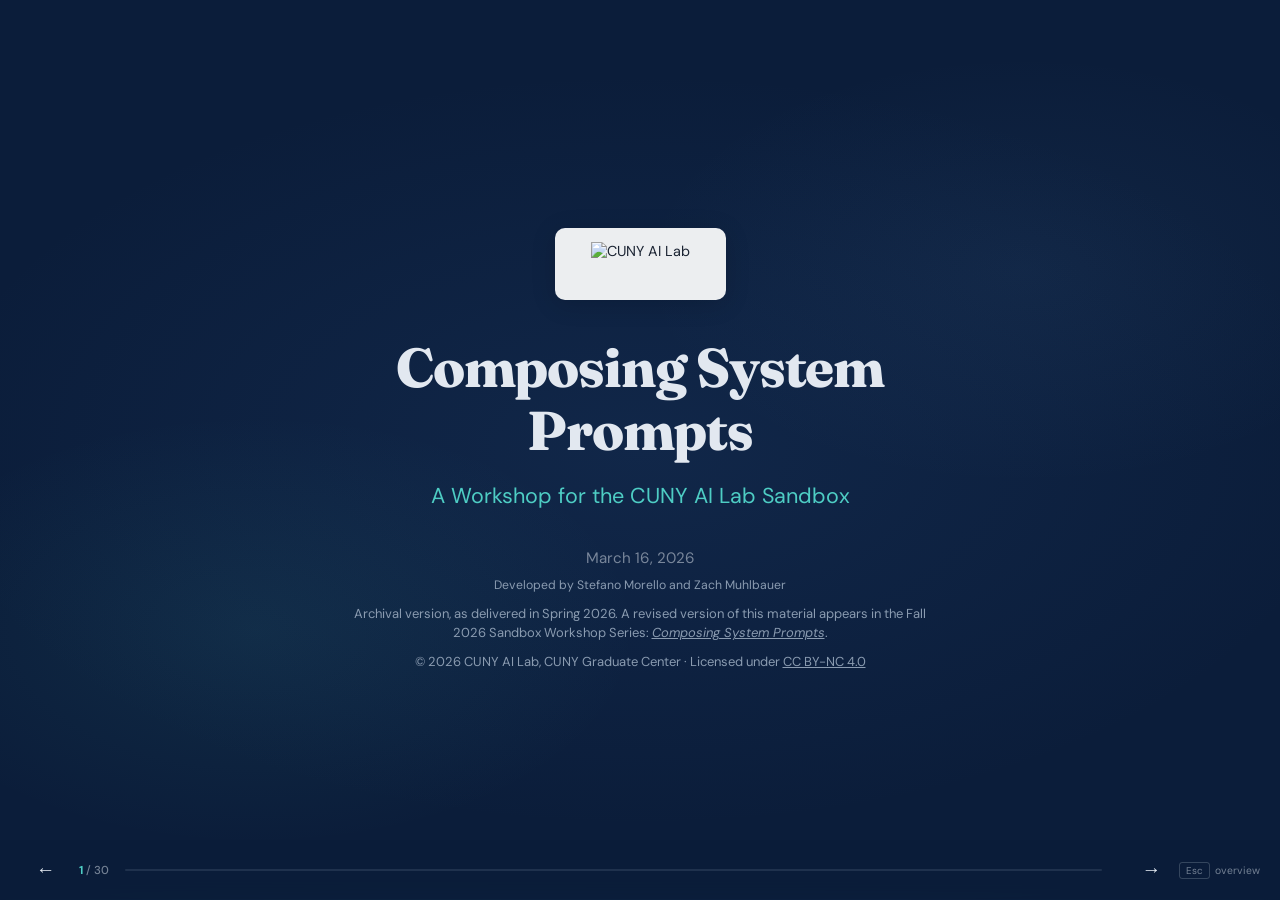
==== commit 61d933d2: "Mark the deck as archival and link the revised workshop Co-Authored-By: Claude Opus 5.5 <noreply@ant" ====
--- a/index.html
+++ b/index.html
@@ -10,6 +10,7 @@
     <link rel="stylesheet" href="css/styles.css">
     <link rel="stylesheet" href="css/responsive.css">
     <link rel="stylesheet" href="css/animations.css">
+  <link rel="license" href="https://creativecommons.org/licenses/by-nc/4.0/">
 </head>
 <body>
 
@@ -40,7 +41,7 @@
     <p class="subtitle">A Workshop for the CUNY AI Lab Sandbox</p>
     <p class="meta">March 16, 2026</p>
     <p class="meta" style="margin-top: 0.5em; font-size: 0.85em; color: #8a9bb0;">Developed by Stefano Morello and Zach Muhlbauer</p>
-  </div>
+  <div class="cail-deck-notes"><p class="cail-archival-note" style="margin:0.75em 0 0;font-size:13px;line-height:1.45;color:rgb(138, 155, 176);font-weight:400;letter-spacing:0;text-transform:none;max-width:46em;">Archival version, as delivered in Spring 2026. A revised version of this material appears in the Fall 2026 Sandbox Workshop Series: <a href="https://cuny-ai-lab.github.io/sandbox-series/basics/" style="color:inherit;text-decoration:underline;"><cite>Composing System Prompts</cite></a>.</p><p class="cail-license-note" style="margin:0.75em 0 0;font-size:13px;line-height:1.45;color:rgb(138, 155, 176);font-weight:400;letter-spacing:0;text-transform:none;max-width:46em;">© 2026 CUNY AI Lab, CUNY Graduate Center · Licensed under <a href="https://creativecommons.org/licenses/by-nc/4.0/" rel="license" style="color:inherit;text-decoration:underline;">CC BY-NC 4.0</a></p></div></div>
 </div>
 
 <!-- ==========================================
